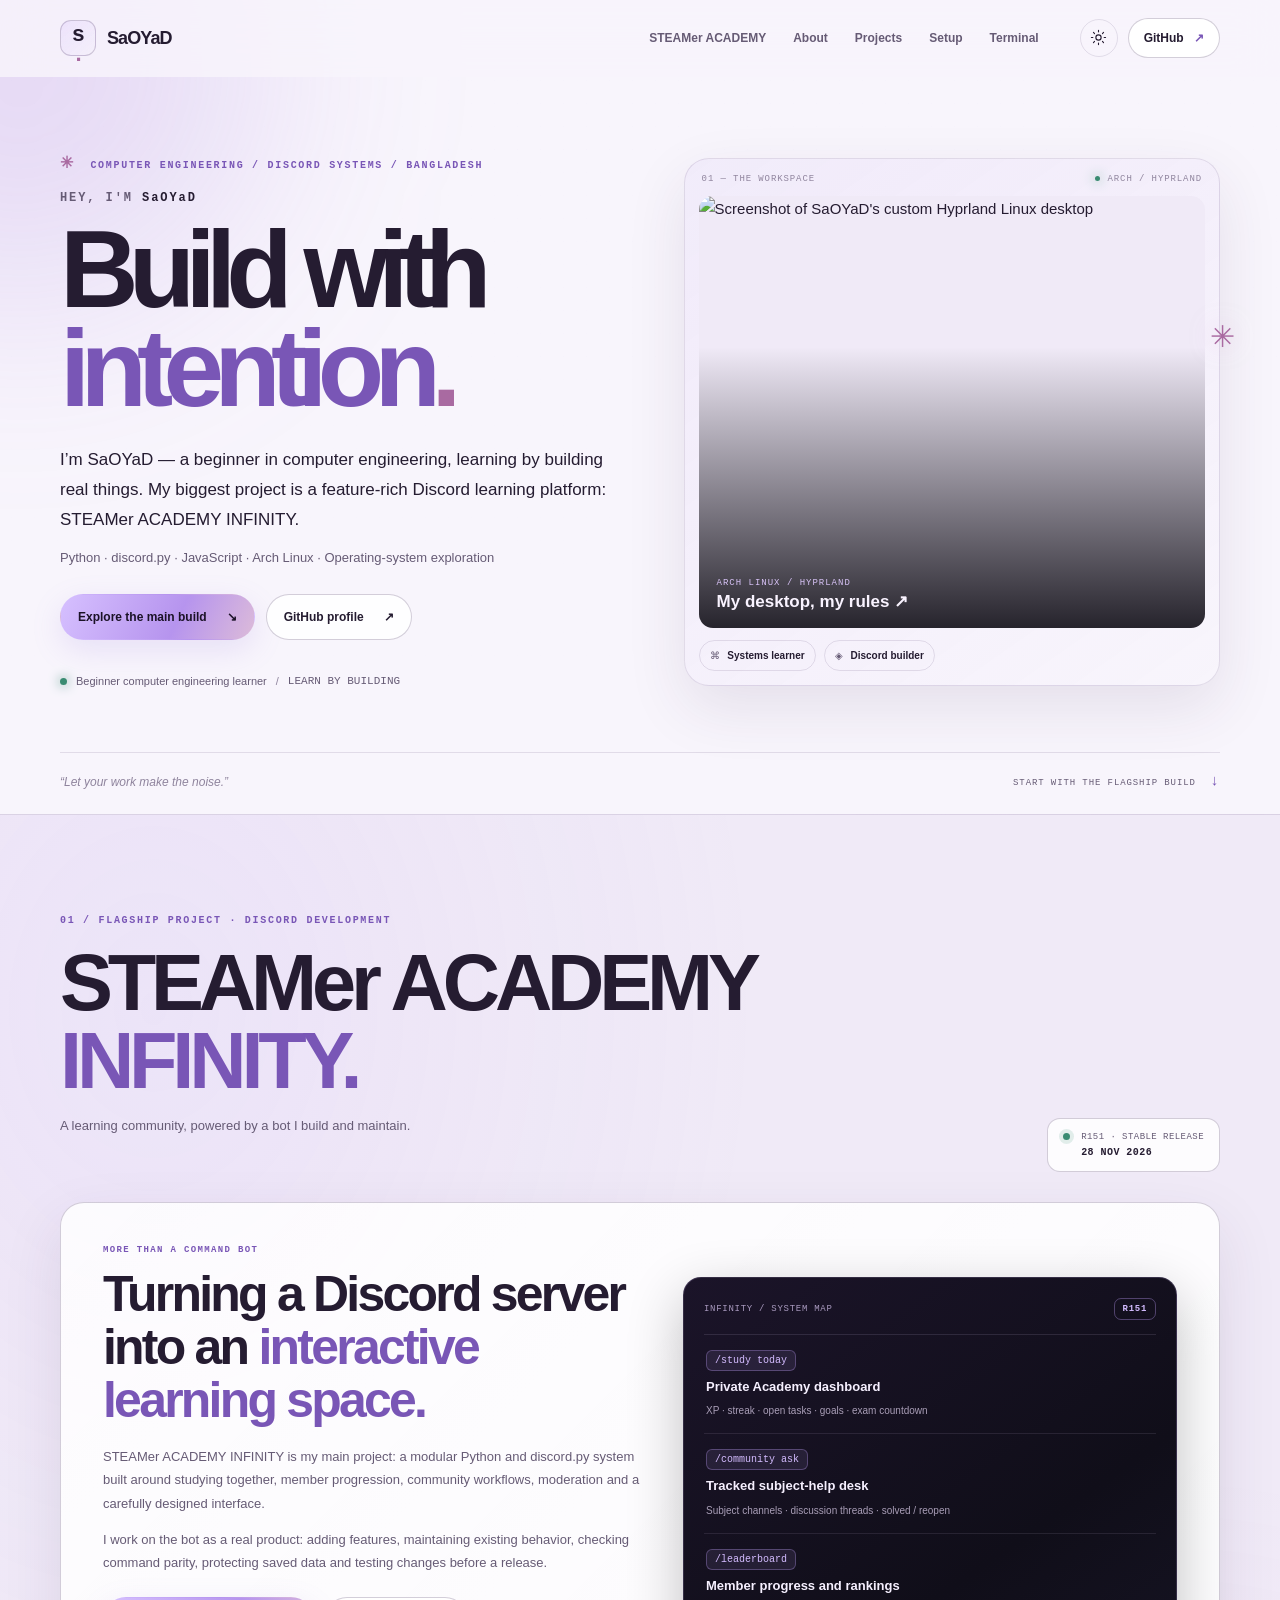
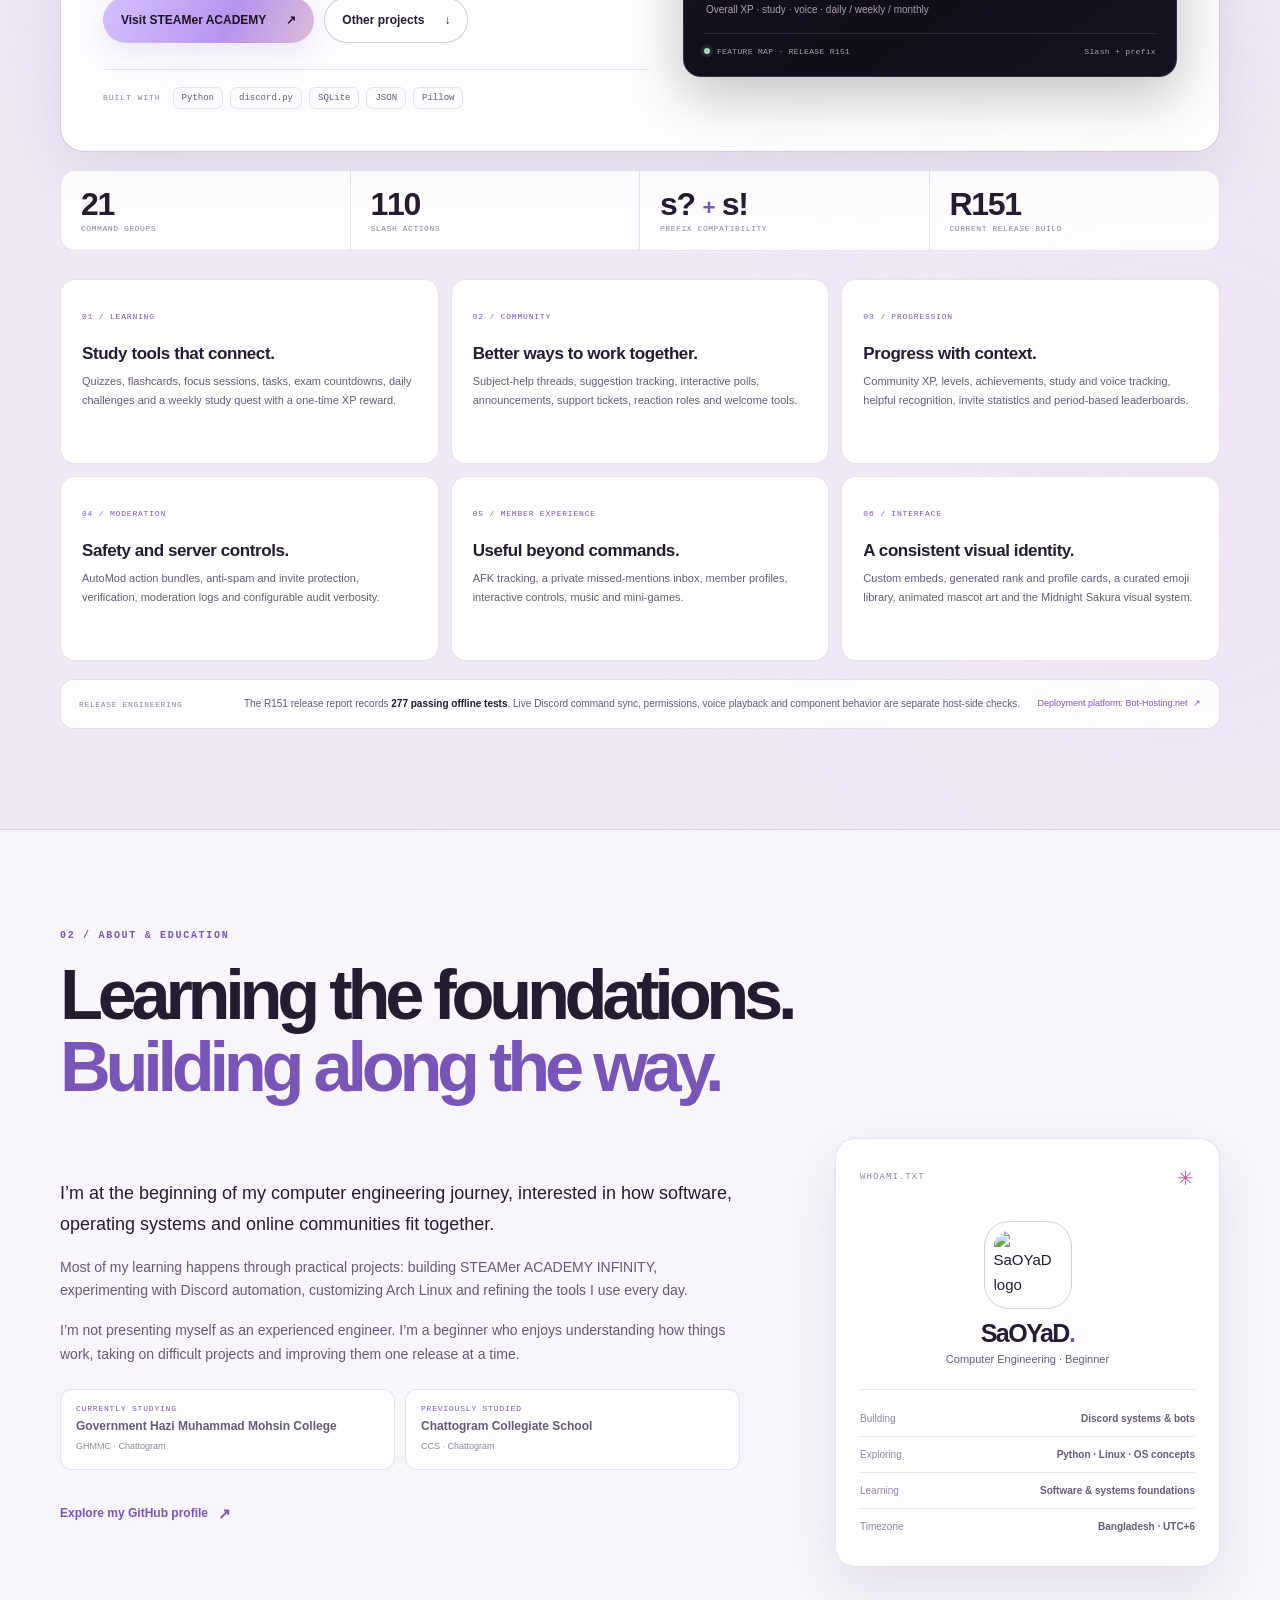
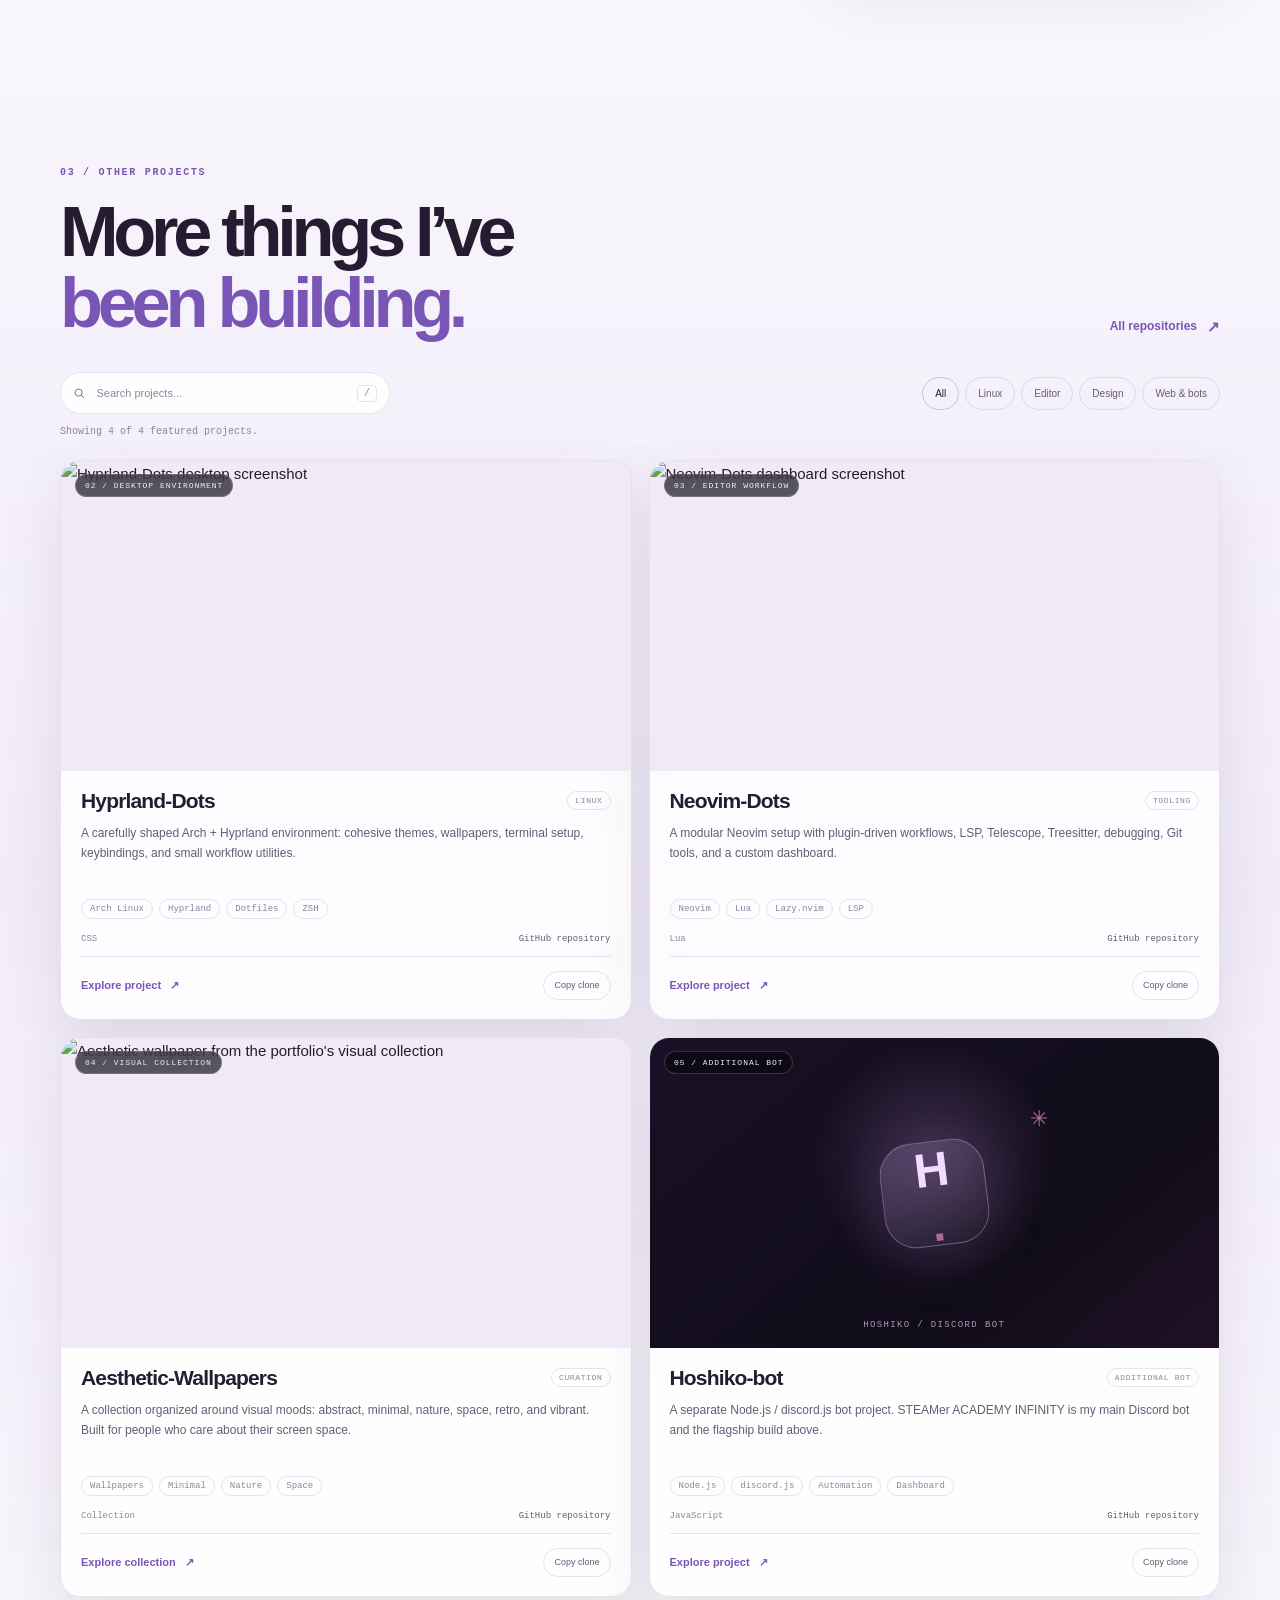
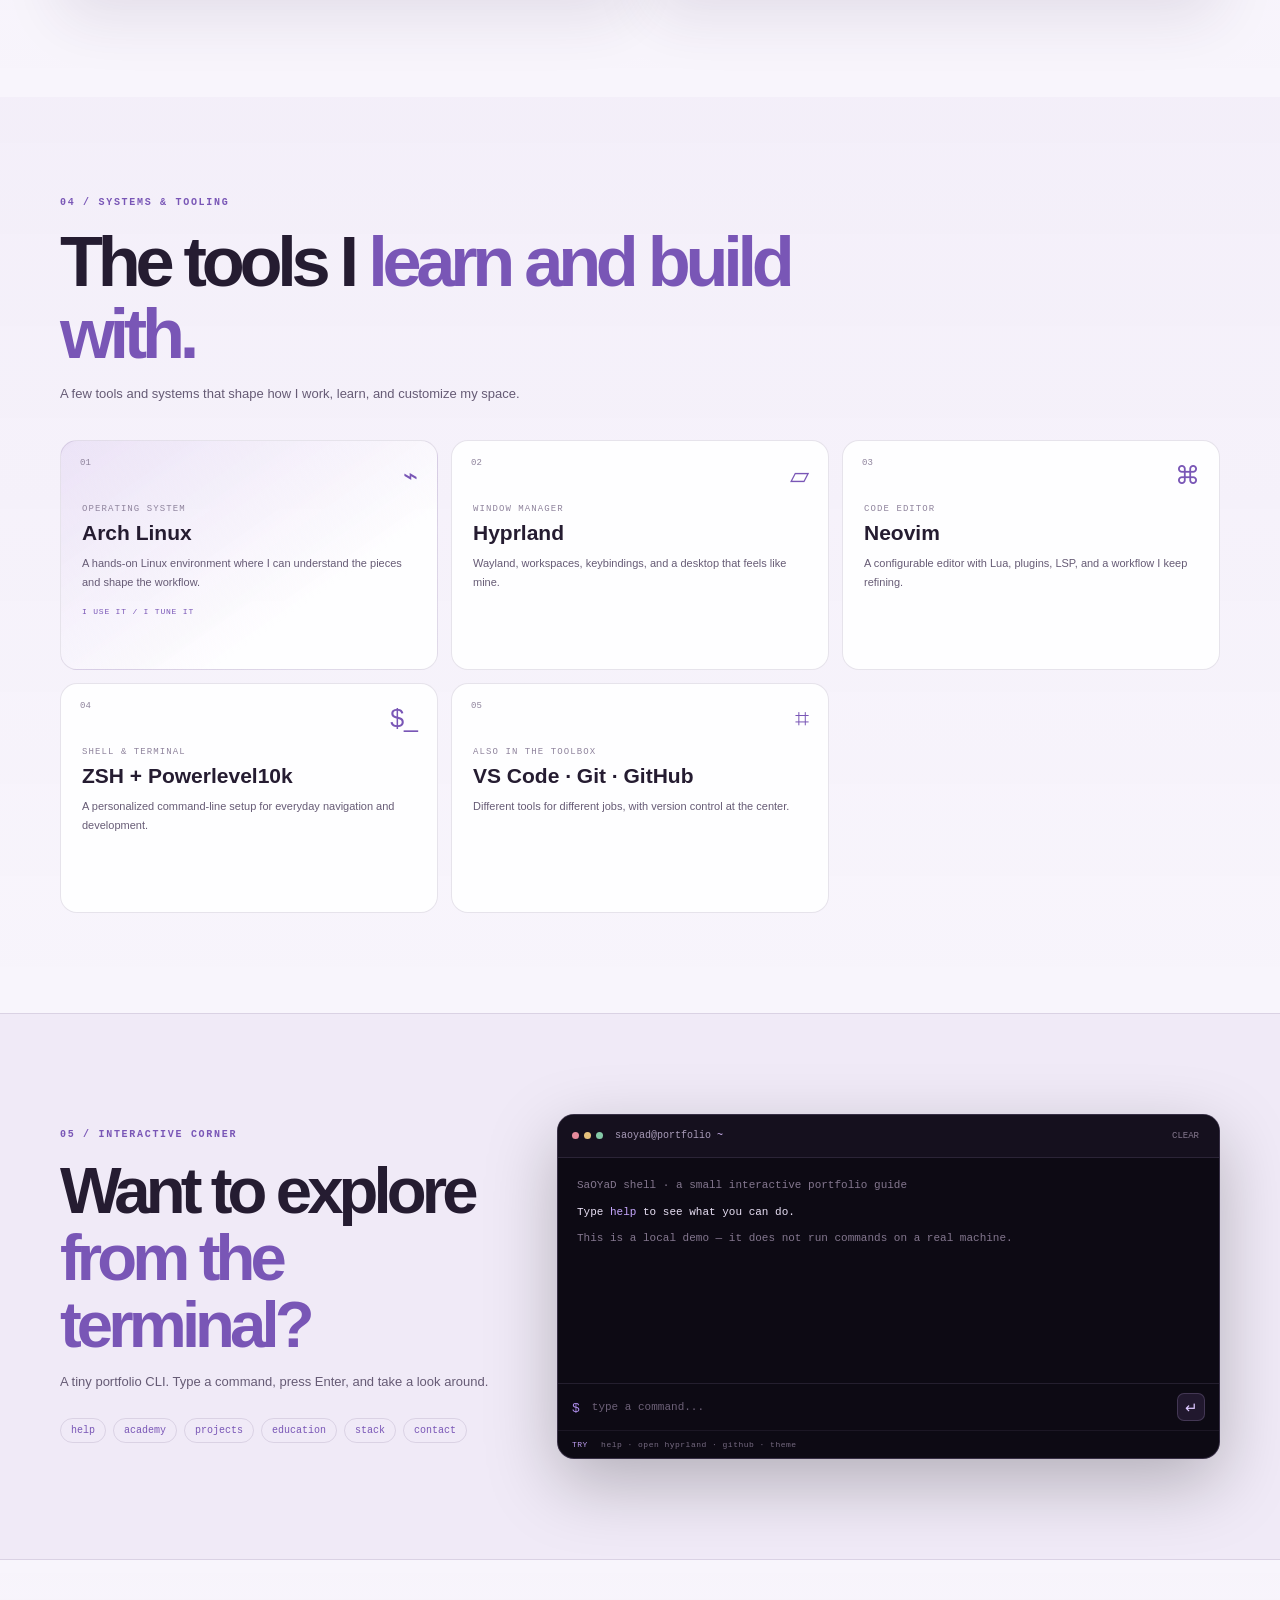
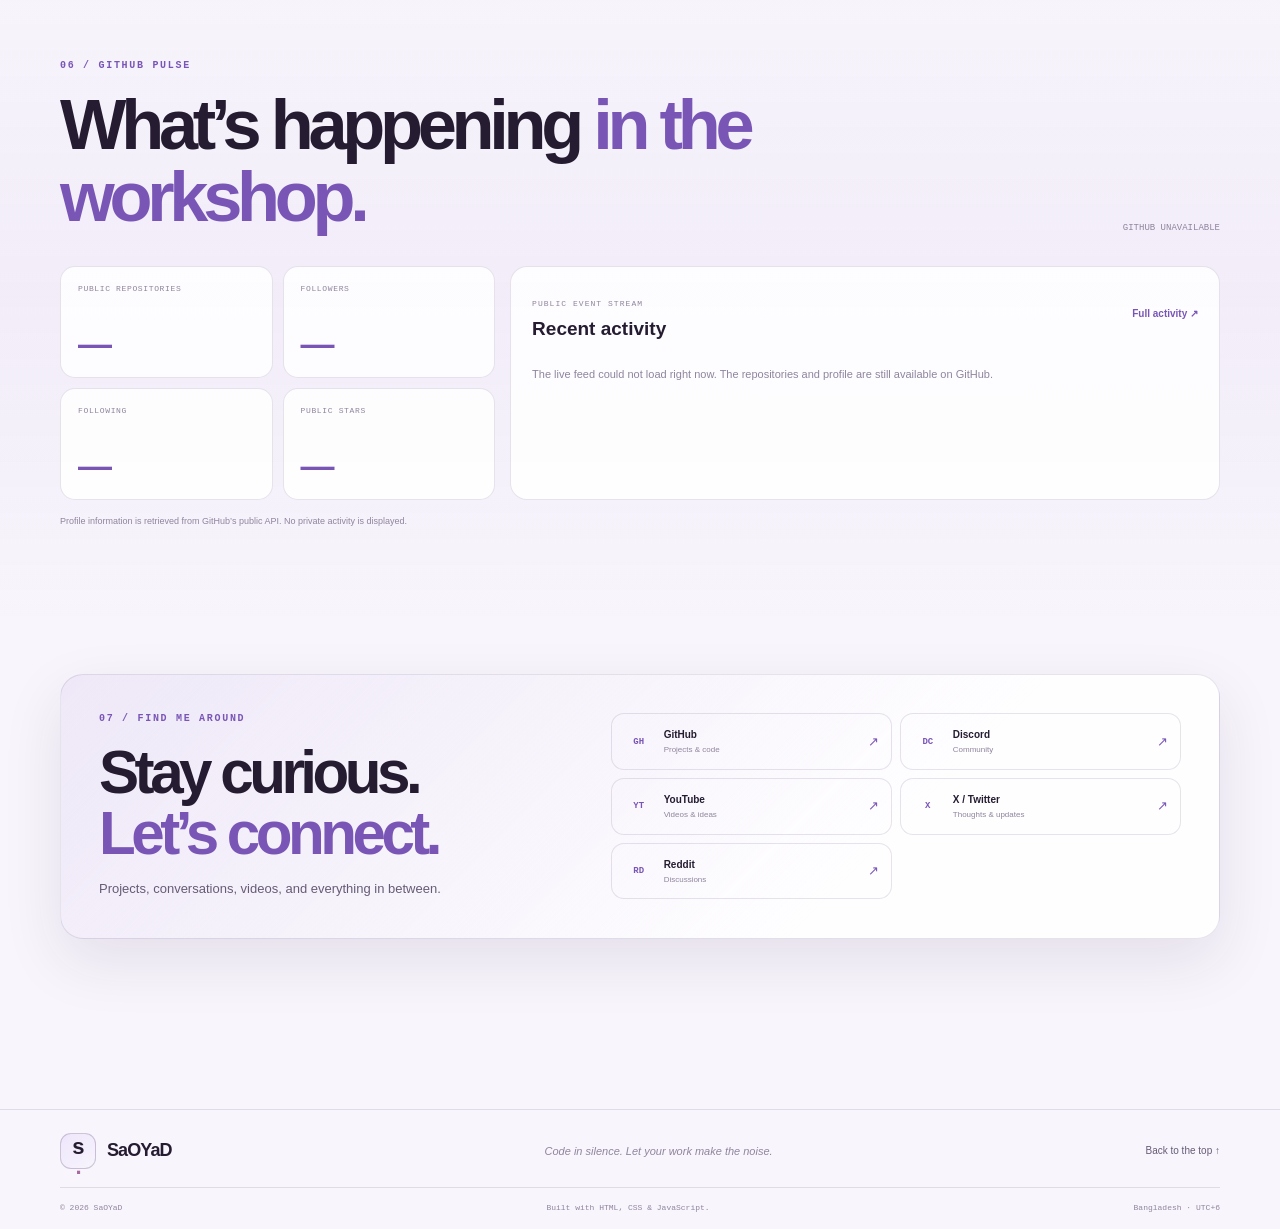
==== index.html @ 793d34f3 "Align social metadata and project ordering" ====
<!doctype html>
<html lang="en" data-theme="dark">
<head>
  <meta charset="utf-8">
  <meta name="viewport" content="width=device-width, initial-scale=1">
  <meta name="color-scheme" content="dark light">
  <meta name="theme-color" content="#0a0811">
  <title>SaOYaD — Computer Engineering, Discord Systems & Linux</title>
  <meta name="description" content="SaOYaD's portfolio: beginner computer engineering, STEAMer ACADEMY INFINITY, Discord development, Linux and systems projects.">
  <meta name="author" content="SaOYaD">
  <meta name="robots" content="index, follow, max-image-preview:large">
  <link rel="canonical" href="https://saoyad-szn.github.io/">
  <meta property="og:type" content="website">
  <meta property="og:url" content="https://saoyad-szn.github.io/">
  <meta property="og:title" content="SaOYaD — Computer Engineering, Discord Systems & Linux">
  <meta property="og:description" content="A beginner computer engineering learner building Discord systems, Linux workflows and useful software.">
  <meta property="og:image" content="https://saoyad-szn.github.io/logo.avif">
  <meta property="og:site_name" content="SaOYaD">
  <meta name="twitter:card" content="summary">
  <meta name="twitter:title" content="SaOYaD — Computer Engineering, Discord Systems & Linux">
  <meta name="twitter:description" content="Computer engineering, Discord development, Linux and projects built by learning.">
  <meta name="twitter:image" content="https://saoyad-szn.github.io/logo.avif">
  <meta http-equiv="Content-Security-Policy" content="default-src 'self'; base-uri 'self'; form-action 'self'; object-src 'none'; script-src 'self'; style-src 'self' 'unsafe-inline' https://fonts.googleapis.com; font-src 'self' https://fonts.gstatic.com; img-src 'self' data: https://raw.githubusercontent.com https://avatars.githubusercontent.com; connect-src 'self' https://api.github.com; manifest-src 'self'; upgrade-insecure-requests;">
  <link rel="manifest" href="./manifest.json">
  <link rel="icon" type="image/avif" href="./logo.avif">
  <link rel="apple-touch-icon" href="./logo.avif">
  <link rel="preconnect" href="https://fonts.googleapis.com">
  <link rel="preconnect" href="https://fonts.gstatic.com" crossorigin>
  <link href="https://fonts.googleapis.com/css2?family=DM+Sans:wght@400;500;600;700&family=Space+Grotesk:wght@400;500;600;700&family=JetBrains+Mono:wght@400;500;600&display=swap" rel="stylesheet">
  <link rel="stylesheet" href="./styles.css">
  <script src="./script.js" defer></script>
</head>
<body>
  <a class="skip-link" href="#main">Skip to content</a>
  <div class="scroll-progress" id="scroll-progress" aria-hidden="true"></div>

  <header class="header" id="top">
    <nav class="nav shell" aria-label="Main navigation">
      <a class="brand" href="#top" aria-label="SaOYaD home">
        <span class="brand-symbol">s<span>·</span></span><span>SaOYaD</span>
      </a>
      <button class="menu-toggle" id="menu-toggle" type="button" aria-label="Open menu" aria-expanded="false" aria-controls="nav-panel">
        <span></span><span></span>
      </button>
      <div class="nav-panel" id="nav-panel">
        <div class="nav-links">
          <a href="#steamer">STEAMer ACADEMY</a><a href="#about">About</a><a href="#work">Projects</a><a href="#setup">Setup</a><a href="#terminal">Terminal</a>
        </div>
        <div class="nav-actions">
          <button class="theme-toggle" id="theme-toggle" type="button" aria-label="Switch theme" title="Switch theme">
            <svg viewBox="0 0 24 24" aria-hidden="true"><circle cx="12" cy="12" r="3.7"></circle><path d="M12 2v2M12 20v2M4.9 4.9l1.5 1.5m11.2 11.2 1.5 1.5M2 12h2m16 0h2M4.9 19.1l1.5-1.5M17.6 6.4l1.5-1.5"></path></svg>
          </button>
          <a class="nav-cta" href="https://github.com/SaOYaD-SZN" target="_blank" rel="noopener noreferrer">GitHub <span>↗</span></a>
        </div>
      </div>
    </nav>
  </header>

  <main id="main">
    <section class="hero shell" aria-labelledby="hero-title">
      <div class="hero-copy">
        <p class="eyebrow"><span class="eyebrow-mark">✳</span> COMPUTER ENGINEERING / DISCORD SYSTEMS / BANGLADESH</p>
        <p class="intro-line">HEY, I'M <strong>SaOYaD</strong></p>
        <h1 id="hero-title">Build with<br><span>intention<span class="accent-dot">.</span></span></h1>
        <p class="hero-lead">I’m SaOYaD — a beginner in computer engineering, learning by building real things. My biggest project is a feature-rich Discord learning platform: STEAMer ACADEMY INFINITY.</p>
        <p class="hero-subline">Python · discord.py · JavaScript · Arch Linux · Operating-system exploration</p>
        <div class="hero-actions">
          <a class="button primary" href="#steamer">Explore the main build <span>↘</span></a>
          <a class="button secondary" href="https://github.com/SaOYaD-SZN" target="_blank" rel="noopener noreferrer">GitHub profile <span>↗</span></a>
        </div>
        <div class="hero-signature"><span class="availability-dot"></span> Beginner computer engineering learner <span class="signature-divider">/</span> <span class="mono">LEARN BY BUILDING</span></div>
      </div>

      <div class="hero-visual">
        <div class="visual-topline"><span>01 — THE WORKSPACE</span><span class="live-indicator"><i></i> ARCH / HYPRLAND</span></div>
        <a class="desktop-shot" href="https://github.com/SaOYaD-SZN/Hyprland-Dots" target="_blank" rel="noopener noreferrer" aria-label="Open Hyprland-Dots repository">
          <img src="https://raw.githubusercontent.com/SaOYaD-SZN/Hyprland-Dots/main/review/0.png" alt="Screenshot of SaOYaD's custom Hyprland Linux desktop" fetchpriority="high">
          <span class="shot-overlay"></span>
          <span class="shot-caption"><span>ARCH LINUX / HYPRLAND</span><b>My desktop, my rules ↗</b></span>
        </a>
        <div class="visual-foot">
          <span class="visual-chip">⌘ <b>Systems learner</b></span>
          <span class="visual-chip">◈ <b>Discord builder</b></span>
        </div>
        <span class="visual-asterisk" aria-hidden="true">✳</span>
      </div>

      <div class="hero-bottom">
        <span>“Let your work make the noise.”</span>
        <a href="#steamer">START WITH THE FLAGSHIP BUILD <span>↓</span></a>
      </div>
    </section>


    <section class="section academy-section" id="steamer" aria-labelledby="academy-title">
      <div class="shell">
        <div class="academy-heading">
          <div class="section-intro">
            <p class="eyebrow">01 / FLAGSHIP PROJECT · DISCORD DEVELOPMENT</p>
            <h2 id="academy-title">STEAMer ACADEMY <span>INFINITY.</span></h2>
            <p class="section-description">A learning community, powered by a bot I build and maintain.</p>
          </div>
          <div class="release-stamp"><span class="release-pulse"></span><span>R151 · STABLE RELEASE</span><b>28 NOV 2026</b></div>
        </div>

        <div class="academy-featured">
          <div class="academy-copy">
            <p class="academy-kicker">MORE THAN A COMMAND BOT</p>
            <h3>Turning a Discord server into an <em>interactive learning space.</em></h3>
            <p>STEAMer ACADEMY INFINITY is my main project: a modular Python and discord.py system built around studying together, member progression, community workflows, moderation and a carefully designed interface.</p>
            <p>I work on the bot as a real product: adding features, maintaining existing behavior, checking command parity, protecting saved data and testing changes before a release.</p>
            <div class="academy-actions">
              <a class="button primary" href="https://discord.gg/2aRd2B52qZ" target="_blank" rel="noopener noreferrer">Visit STEAMer ACADEMY <span>↗</span></a>
              <a class="button secondary" href="#work">Other projects <span>↓</span></a>
            </div>
            <div class="academy-stack">
              <span>BUILT WITH</span>
              <b>Python</b><b>discord.py</b><b>SQLite</b><b>JSON</b><b>Pillow</b>
            </div>
          </div>

          <div class="academy-system-map" aria-label="STEAMer ACADEMY INFINITY release feature map">
            <div class="system-map-head"><span>INFINITY / SYSTEM MAP</span><b>R151</b></div>
            <div class="system-map-command">
              <span class="system-command-name">/study today</span>
              <strong>Private Academy dashboard</strong>
              <small>XP · streak · open tasks · goals · exam countdown</small>
            </div>
            <div class="system-map-command">
              <span class="system-command-name">/community ask</span>
              <strong>Tracked subject-help desk</strong>
              <small>Subject channels · discussion threads · solved / reopen</small>
            </div>
            <div class="system-map-command">
              <span class="system-command-name">/leaderboard</span>
              <strong>Member progress and rankings</strong>
              <small>Overall XP · study · voice · daily / weekly / monthly</small>
            </div>
            <div class="system-map-foot"><span><i></i> FEATURE MAP · RELEASE R151</span><span>Slash + prefix</span></div>
          </div>
        </div>

        <div class="academy-metrics" aria-label="Release facts">
          <div><strong>21</strong><span>Command groups</span></div>
          <div><strong>110</strong><span>Slash actions</span></div>
          <div><strong>s? <small>+</small> s!</strong><span>Prefix compatibility</span></div>
          <div><strong>R151</strong><span>Current release build</span></div>
        </div>

        <div class="academy-feature-grid">
          <article class="academy-feature-card">
            <span class="academy-index">01 / LEARNING</span>
            <h4>Study tools that connect.</h4>
            <p>Quizzes, flashcards, focus sessions, tasks, exam countdowns, daily challenges and a weekly study quest with a one-time XP reward.</p>
          </article>
          <article class="academy-feature-card">
            <span class="academy-index">02 / COMMUNITY</span>
            <h4>Better ways to work together.</h4>
            <p>Subject-help threads, suggestion tracking, interactive polls, announcements, support tickets, reaction roles and welcome tools.</p>
          </article>
          <article class="academy-feature-card">
            <span class="academy-index">03 / PROGRESSION</span>
            <h4>Progress with context.</h4>
            <p>Community XP, levels, achievements, study and voice tracking, helpful recognition, invite statistics and period-based leaderboards.</p>
          </article>
          <article class="academy-feature-card">
            <span class="academy-index">04 / MODERATION</span>
            <h4>Safety and server controls.</h4>
            <p>AutoMod action bundles, anti-spam and invite protection, verification, moderation logs and configurable audit verbosity.</p>
          </article>
          <article class="academy-feature-card">
            <span class="academy-index">05 / MEMBER EXPERIENCE</span>
            <h4>Useful beyond commands.</h4>
            <p>AFK tracking, a private missed-mentions inbox, member profiles, interactive controls, music and mini-games.</p>
          </article>
          <article class="academy-feature-card">
            <span class="academy-index">06 / INTERFACE</span>
            <h4>A consistent visual identity.</h4>
            <p>Custom embeds, generated rank and profile cards, a curated emoji library, animated mascot art and the Midnight Sakura visual system.</p>
          </article>
        </div>

        <div class="academy-release-note">
          <span class="mono">RELEASE ENGINEERING</span>
          <p>The R151 release report records <b>277 passing offline tests</b>. Live Discord command sync, permissions, voice playback and component behavior are separate host-side checks.</p>
          <a href="https://bot-hosting.net/" target="_blank" rel="noopener noreferrer">Deployment platform: Bot-Hosting.net <span>↗</span></a>
        </div>
      </div>
    </section>

    <section class="section shell" id="about">
      <div class="section-intro">
        <p class="eyebrow">02 / ABOUT &amp; EDUCATION</p>
        <h2>Learning the foundations.<br><span>Building along the way.</span></h2>
      </div>
      <div class="about-layout">
        <div class="about-main">
          <p class="about-lead">I’m at the beginning of my computer engineering journey, interested in how software, operating systems and online communities fit together.</p>
          <p>Most of my learning happens through practical projects: building STEAMer ACADEMY INFINITY, experimenting with Discord automation, customizing Arch Linux and refining the tools I use every day.</p>
          <p>I’m not presenting myself as an experienced engineer. I’m a beginner who enjoys understanding how things work, taking on difficult projects and improving them one release at a time.</p>
          <div class="education-strip">
            <article><span class="education-label">CURRENTLY STUDYING</span><strong>Government Hazi Muhammad Mohsin College</strong><small>GHMMC · Chattogram</small></article>
            <article><span class="education-label">PREVIOUSLY STUDIED</span><strong>Chattogram Collegiate School</strong><small>CCS · Chattogram</small></article>
          </div>
          <a class="inline-link" href="https://github.com/SaOYaD-SZN" target="_blank" rel="noopener noreferrer">Explore my GitHub profile <span>↗</span></a>
        </div>
        <aside class="identity-card">
          <div class="identity-top"><span class="mono">WHOAMI.TXT</span><span class="identity-star">✳</span></div>
          <div class="identity-avatar"><img src="./logo.avif" alt="SaOYaD logo" width="86" height="86"></div>
          <h3>SaOYaD<span>.</span></h3>
          <p>Computer Engineering · Beginner</p>
          <div class="identity-rule"></div>
          <div class="identity-data"><span>Building</span><b>Discord systems &amp; bots</b></div>
          <div class="identity-data"><span>Exploring</span><b>Python · Linux · OS concepts</b></div>
          <div class="identity-data"><span>Learning</span><b>Software &amp; systems foundations</b></div>
          <div class="identity-data"><span>Timezone</span><b>Bangladesh · UTC+6</b></div>
        </aside>
      </div>
    </section>

    <section class="section work-section" id="work">
      <div class="shell">
        <div class="section-heading-row">
          <div class="section-intro">
            <p class="eyebrow">03 / OTHER PROJECTS</p>
            <h2>More things I’ve<br><span>been building.</span></h2>
          </div>
          <a class="inline-link" href="https://github.com/SaOYaD-SZN?tab=repositories" target="_blank" rel="noopener noreferrer">All repositories <span>↗</span></a>
        </div>

        <div class="work-controls">
          <label class="work-search">
            <svg viewBox="0 0 24 24" aria-hidden="true"><circle cx="10.8" cy="10.8" r="6.8"></circle><path d="m16 16 5 5"></path></svg>
            <input id="project-search" type="search" placeholder="Search projects..." aria-label="Search projects">
            <kbd>/</kbd>
          </label>
          <div class="filter-list" id="project-filters" aria-label="Filter by project type">
            <button class="filter active" data-filter="all" aria-pressed="true" type="button">All</button>
            <button class="filter" data-filter="linux" aria-pressed="false" type="button">Linux</button>
            <button class="filter" data-filter="editor" aria-pressed="false" type="button">Editor</button>
            <button class="filter" data-filter="design" aria-pressed="false" type="button">Design</button>
            <button class="filter" data-filter="web" aria-pressed="false" type="button">Web &amp; bots</button>
          </div>
        </div>

        <p class="work-status" id="project-status" role="status">A few repositories worth opening.</p>

        <div class="project-grid" id="project-grid">
          <article class="project-card" data-categories="linux" data-name="Hyprland-Dots" data-search="hyprland arch linux wayland dotfiles desktop setup zsh powerlevel10k wallpapers">
            <a class="project-image" href="https://github.com/SaOYaD-SZN/Hyprland-Dots" target="_blank" rel="noopener noreferrer">
              <img src="https://raw.githubusercontent.com/SaOYaD-SZN/Hyprland-Dots/main/review/0.png" alt="Hyprland-Dots desktop screenshot" loading="lazy">
              <span class="image-label">02 / DESKTOP ENVIRONMENT</span>
            </a>
            <div class="project-body">
              <div class="project-title-row"><h3>Hyprland-Dots</h3><span class="project-kind">LINUX</span></div>
              <p>A carefully shaped Arch + Hyprland environment: cohesive themes, wallpapers, terminal setup, keybindings, and small workflow utilities.</p>
              <div class="project-tags"><span>Arch Linux</span><span>Hyprland</span><span>Dotfiles</span><span>ZSH</span></div>
              <div class="project-meta"><span class="repo-language" data-repo-language="Hyprland-Dots">CSS</span><span class="repo-stars" data-repo-stars="Hyprland-Dots">GitHub repository</span></div>
              <div class="project-actions"><a class="project-link" href="https://github.com/SaOYaD-SZN/Hyprland-Dots" target="_blank" rel="noopener noreferrer">Explore project <span>↗</span></a><button class="copy-command" type="button" data-clone="https://github.com/SaOYaD-SZN/Hyprland-Dots.git" aria-label="Copy git clone command for Hyprland-Dots">Copy clone</button></div>
            </div>
          </article>

          <article class="project-card" data-categories="editor" data-name="Neovim-Dots" data-search="neovim lua editor configuration plugins lazy telescope lsp treesitter">
            <a class="project-image project-image-editor" href="https://github.com/SaOYaD-SZN/Neovim-Dots" target="_blank" rel="noopener noreferrer">
              <img src="https://raw.githubusercontent.com/SaOYaD-SZN/Neovim-Dots/main/images/Dashboard.png" alt="Neovim-Dots dashboard screenshot" loading="lazy">
              <span class="image-label">03 / EDITOR WORKFLOW</span>
            </a>
            <div class="project-body">
              <div class="project-title-row"><h3>Neovim-Dots</h3><span class="project-kind">TOOLING</span></div>
              <p>A modular Neovim setup with plugin-driven workflows, LSP, Telescope, Treesitter, debugging, Git tools, and a custom dashboard.</p>
              <div class="project-tags"><span>Neovim</span><span>Lua</span><span>Lazy.nvim</span><span>LSP</span></div>
              <div class="project-meta"><span class="repo-language" data-repo-language="Neovim-Dots">Lua</span><span class="repo-stars" data-repo-stars="Neovim-Dots">GitHub repository</span></div>
              <div class="project-actions"><a class="project-link" href="https://github.com/SaOYaD-SZN/Neovim-Dots" target="_blank" rel="noopener noreferrer">Explore project <span>↗</span></a><button class="copy-command" type="button" data-clone="https://github.com/SaOYaD-SZN/Neovim-Dots.git" aria-label="Copy git clone command for Neovim-Dots">Copy clone</button></div>
            </div>
          </article>

          <article class="project-card" data-categories="design" data-name="Aesthetic-Wallpapers" data-search="wallpapers aesthetic minimal abstract nature space retro vibrant image collection">
            <a class="project-image project-image-wallpaper" href="https://github.com/SaOYaD-SZN/Aesthetic-Wallpapers" target="_blank" rel="noopener noreferrer">
              <img src="./wallpaper.jpg" alt="Aesthetic wallpaper from the portfolio's visual collection" loading="lazy">
              <span class="image-label">04 / VISUAL COLLECTION</span>
            </a>
            <div class="project-body">
              <div class="project-title-row"><h3>Aesthetic-Wallpapers</h3><span class="project-kind">CURATION</span></div>
              <p>A collection organized around visual moods: abstract, minimal, nature, space, retro, and vibrant. Built for people who care about their screen space.</p>
              <div class="project-tags"><span>Wallpapers</span><span>Minimal</span><span>Nature</span><span>Space</span></div>
              <div class="project-meta"><span class="repo-language" data-repo-language="Aesthetic-Wallpapers">Collection</span><span class="repo-stars" data-repo-stars="Aesthetic-Wallpapers">GitHub repository</span></div>
              <div class="project-actions"><a class="project-link" href="https://github.com/SaOYaD-SZN/Aesthetic-Wallpapers" target="_blank" rel="noopener noreferrer">Explore collection <span>↗</span></a><button class="copy-command" type="button" data-clone="https://github.com/SaOYaD-SZN/Aesthetic-Wallpapers.git" aria-label="Copy git clone command for Aesthetic-Wallpapers">Copy clone</button></div>
            </div>
          </article>

          <article class="project-card" data-categories="web" data-name="Hoshiko-bot" data-search="discord bot moderation utility music economy leveling dashboard node javascript discordjs">
            <div class="project-image project-image-bot">
              <div class="bot-art"><span class="bot-orbit">✳</span><span class="bot-face">H<span>.</span></span><span class="bot-caption">HOSHIKO / DISCORD BOT</span></div>
              <span class="image-label">05 / ADDITIONAL BOT</span>
            </div>
            <div class="project-body">
              <div class="project-title-row"><h3>Hoshiko-bot</h3><span class="project-kind">ADDITIONAL BOT</span></div>
              <p>A separate Node.js / discord.js bot project. STEAMer ACADEMY INFINITY is my main Discord bot and the flagship build above.</p>
              <div class="project-tags"><span>Node.js</span><span>discord.js</span><span>Automation</span><span>Dashboard</span></div>
              <div class="project-meta"><span class="repo-language" data-repo-language="Hoshiko-bot">JavaScript</span><span class="repo-stars" data-repo-stars="Hoshiko-bot">GitHub repository</span></div>
              <div class="project-actions"><a class="project-link" href="https://github.com/SaOYaD-SZN/Hoshiko-bot" target="_blank" rel="noopener noreferrer">Explore project <span>↗</span></a><button class="copy-command" type="button" data-clone="https://github.com/SaOYaD-SZN/Hoshiko-bot.git" aria-label="Copy git clone command for Hoshiko-bot">Copy clone</button></div>
            </div>
          </article>
        </div>
        <p class="no-results" id="no-results" hidden>No project matches that search. Try a different term.</p>
      </div>
    </section>

    <section class="section setup-section" id="setup">
      <div class="shell">
        <div class="section-intro">
          <p class="eyebrow">04 / SYSTEMS &amp; TOOLING</p>
          <h2>The tools I <span>learn and build with.</span></h2>
          <p class="section-description">A few tools and systems that shape how I work, learn, and customize my space.</p>
        </div>
        <div class="setup-grid">
          <article class="setup-card setup-feature">
            <span class="setup-number">01</span><span class="setup-symbol">⌁</span>
            <p class="setup-label">OPERATING SYSTEM</p><h3>Arch Linux</h3>
            <p>A hands-on Linux environment where I can understand the pieces and shape the workflow.</p>
            <span class="setup-foot">I USE IT / I TUNE IT</span>
          </article>
          <article class="setup-card">
            <span class="setup-number">02</span><span class="setup-symbol">▱</span>
            <p class="setup-label">WINDOW MANAGER</p><h3>Hyprland</h3>
            <p>Wayland, workspaces, keybindings, and a desktop that feels like mine.</p>
          </article>
          <article class="setup-card">
            <span class="setup-number">03</span><span class="setup-symbol">⌘</span>
            <p class="setup-label">CODE EDITOR</p><h3>Neovim</h3>
            <p>A configurable editor with Lua, plugins, LSP, and a workflow I keep refining.</p>
          </article>
          <article class="setup-card">
            <span class="setup-number">04</span><span class="setup-symbol">$_</span>
            <p class="setup-label">SHELL &amp; TERMINAL</p><h3>ZSH + Powerlevel10k</h3>
            <p>A personalized command-line setup for everyday navigation and development.</p>
          </article>
          <article class="setup-card">
            <span class="setup-number">05</span><span class="setup-symbol">⌗</span>
            <p class="setup-label">ALSO IN THE TOOLBOX</p><h3>VS Code · Git · GitHub</h3>
            <p>Different tools for different jobs, with version control at the center.</p>
          </article>
        </div>
      </div>
    </section>

    <section class="section terminal-section" id="terminal">
      <div class="shell terminal-layout">
        <div class="terminal-intro">
          <p class="eyebrow">05 / INTERACTIVE CORNER</p>
          <h2>Want to explore<br><span>from the terminal?</span></h2>
          <p class="section-description">A tiny portfolio CLI. Type a command, press Enter, and take a look around.</p>
          <div class="command-suggestions">
            <button type="button" data-command="help">help</button>
            <button type="button" data-command="open academy">academy</button>
            <button type="button" data-command="projects">projects</button>
            <button type="button" data-command="education">education</button>
            <button type="button" data-command="stack">stack</button>
            <button type="button" data-command="contact">contact</button>
          </div>
        </div>

        <div class="terminal-window" role="region" aria-label="Interactive portfolio terminal">
          <div class="terminal-bar">
            <span class="terminal-dots"><i></i><i></i><i></i></span>
            <span>saoyad@portfolio <b>~</b></span>
            <button id="terminal-clear" type="button" aria-label="Clear terminal">CLEAR</button>
          </div>
          <div class="terminal-output" id="terminal-output" aria-live="polite">
            <p class="terminal-muted">SaOYaD shell · a small interactive portfolio guide</p>
            <p>Type <span class="terminal-accent">help</span> to see what you can do.</p>
            <p class="terminal-muted">This is a local demo — it does not run commands on a real machine.</p>
          </div>
          <form class="terminal-form" id="terminal-form" autocomplete="off">
            <label for="terminal-input"><span class="terminal-sign">$</span></label>
            <input id="terminal-input" name="command" type="text" spellcheck="false" placeholder="type a command..." aria-label="Enter a portfolio command">
            <button type="submit" aria-label="Run command">↵</button>
          </form>
          <div class="terminal-hint"><span>TRY</span> help · open hyprland · github · theme</div>
        </div>
      </div>
    </section>

    <section class="section activity-section" id="activity">
      <div class="shell">
        <div class="section-heading-row">
          <div class="section-intro">
            <p class="eyebrow">06 / GITHUB PULSE</p>
            <h2>What’s happening <span>in the workshop.</span></h2>
          </div>
          <span class="api-status" id="api-status"><i></i> Connecting to GitHub</span>
        </div>
        <div class="github-layout">
          <div class="github-stats">
            <article class="stat-card"><span>PUBLIC REPOSITORIES</span><strong id="stat-repos">—</strong></article>
            <article class="stat-card"><span>FOLLOWERS</span><strong id="stat-followers">—</strong></article>
            <article class="stat-card"><span>FOLLOWING</span><strong id="stat-following">—</strong></article>
            <article class="stat-card"><span>PUBLIC STARS</span><strong id="stat-stars">—</strong></article>
          </div>
          <div class="activity-card">
            <div class="activity-card-heading"><div><span class="mono">PUBLIC EVENT STREAM</span><h3>Recent activity</h3></div><a href="https://github.com/SaOYaD-SZN?tab=activity" target="_blank" rel="noopener noreferrer">Full activity ↗</a></div>
            <div class="activity-list" id="activity-list"><p class="activity-placeholder">Checking for recent public activity…</p></div>
          </div>
        </div>
        <p class="data-disclaimer" id="data-disclaimer">Profile information is retrieved from GitHub’s public API. No private activity is displayed.</p>
      </div>
    </section>

    <section class="section connect-section" id="connect">
      <div class="shell connect-panel">
        <div>
          <p class="eyebrow">07 / FIND ME AROUND</p>
          <h2>Stay curious.<br><span>Let’s connect.</span></h2>
          <p class="section-description">Projects, conversations, videos, and everything in between.</p>
        </div>
        <div class="social-grid">
          <a href="https://github.com/SaOYaD-SZN" target="_blank" rel="noopener noreferrer"><span class="social-icon">GH</span><span><b>GitHub</b><small>Projects &amp; code</small></span><i>↗</i></a>
          <a href="https://discord.gg/2aRd2B52qZ" target="_blank" rel="noopener noreferrer"><span class="social-icon">DC</span><span><b>Discord</b><small>Community</small></span><i>↗</i></a>
          <a href="https://www.youtube.com/@Silver_Lining_Skies" target="_blank" rel="noopener noreferrer"><span class="social-icon">YT</span><span><b>YouTube</b><small>Videos &amp; ideas</small></span><i>↗</i></a>
          <a href="https://x.com/SaOYaD123" target="_blank" rel="noopener noreferrer"><span class="social-icon">X</span><span><b>X / Twitter</b><small>Thoughts &amp; updates</small></span><i>↗</i></a>
          <a href="https://www.reddit.com/user/SaOYaD/" target="_blank" rel="noopener noreferrer"><span class="social-icon">RD</span><span><b>Reddit</b><small>Discussions</small></span><i>↗</i></a>
        </div>
      </div>
    </section>
  </main>

  <footer class="footer">
    <div class="shell footer-main">
      <a class="brand" href="#top"><span class="brand-symbol">s<span>·</span></span><span>SaOYaD</span></a>
      <p>Code in silence. Let your work make the noise.</p>
      <a href="#top">Back to the top ↑</a>
    </div>
    <div class="shell footer-bottom"><span>© <span id="year"></span> SaOYaD</span><span>Built with HTML, CSS &amp; JavaScript.</span><span>Bangladesh · UTC+6</span></div>
  </footer>
  <div class="toast" id="toast" role="status" aria-live="polite"></div>
  <button class="back-top" id="back-top" type="button" aria-label="Back to top">↑</button>
</body>
</html>
---- styles.css ----
/* SaOYaD — midnight violet / personal workbench */
:root {
  color-scheme: dark;
  --bg:#0a0811; --bg-2:#100c19; --panel:#141020; --panel-soft:rgba(25,19,39,.76);
  --text:#f6f0ff; --muted:#b2a8c2; --dim:#82778f; --line:rgba(210,190,245,.14);
  --line-strong:rgba(210,190,245,.27); --violet:#c3a2ff; --violet-2:#9d7de0;
  --pink:#ddaed9; --mint:#a7d9c5; --shadow:0 24px 75px rgba(0,0,0,.25);
  --radius:20px; --max:1160px;
}
html[data-theme="light"] {
  color-scheme:light;
  --bg:#f8f5fc; --bg-2:#f0eaf7; --panel:#fff; --panel-soft:rgba(255,255,255,.84);
  --text:#251c31; --muted:#665b75; --dim:#8f849d; --line:rgba(72,51,99,.13);
  --line-strong:rgba(72,51,99,.24); --violet:#7956b6; --violet-2:#9a7bc9;
  --pink:#a96aa1; --mint:#398b71; --shadow:0 22px 60px rgba(56,37,83,.10);
}
*{box-sizing:border-box}
html{scroll-behavior:smooth;scroll-padding-top:92px}
body{margin:0;min-width:320px;background:var(--bg);color:var(--text);font:15px/1.7 "DM Sans",sans-serif;overflow-x:hidden;transition:background .2s,color .2s}
body:before{content:"";position:fixed;inset:0;z-index:-1;pointer-events:none;background-image:radial-gradient(rgba(195,162,255,.13) .65px,transparent .65px);background-size:23px 23px;opacity:.22;mask-image:linear-gradient(#000,transparent 85%)}
::selection{background:var(--violet);color:#180f24}
a{color:inherit;text-decoration:none}button,input{font:inherit}button{color:inherit}img,svg{display:block;max-width:100%}
.shell{width:min(var(--max),calc(100% - 52px));margin-inline:auto}
.skip-link{position:fixed;z-index:3000;left:14px;top:-60px;padding:10px 15px;border-radius:0 0 12px 12px;background:var(--violet);color:#190f25;font-weight:700}.skip-link:focus{top:0}
.scroll-progress{position:fixed;inset:0 auto auto 0;width:0;height:2px;z-index:2000;background:linear-gradient(90deg,var(--violet),var(--pink))}
.header{position:sticky;top:0;z-index:1200;background:color-mix(in srgb,var(--bg) 82%,transparent);backdrop-filter:blur(20px);-webkit-backdrop-filter:blur(20px);border-bottom:1px solid transparent;transition:border-color .2s,box-shadow .2s}
.header.scrolled{border-color:var(--line);box-shadow:0 10px 32px rgba(0,0,0,.08)}
.nav{height:76px;display:flex;align-items:center;justify-content:space-between;gap:20px}
.brand{display:inline-flex;align-items:center;gap:11px;font:700 18px "Space Grotesk",sans-serif;letter-spacing:-.05em}
.brand-symbol{width:36px;height:36px;display:grid;place-items:center;border:1px solid var(--line-strong);border-radius:11px;background:linear-gradient(140deg,rgba(195,162,255,.18),transparent);font-size:22px;color:var(--text)}
.brand-symbol span{color:var(--pink)}
.nav-panel,.nav-links,.nav-actions{display:flex;align-items:center}
.nav-panel{gap:30px}.nav-links{gap:5px}
.nav-links a{padding:8px 11px;color:var(--muted);border-radius:999px;font-size:12px;font-weight:600;transition:background .18s,color .18s}
.nav-links a:hover,.nav-links a.active{background:var(--panel);color:var(--text)}
.nav-actions{gap:10px}
.theme-toggle{width:38px;height:38px;display:grid;place-items:center;border:1px solid var(--line);border-radius:50%;background:transparent;cursor:pointer}
.theme-toggle:hover{background:var(--panel);border-color:var(--line-strong)}
.theme-toggle svg{width:17px;fill:none;stroke:currentColor;stroke-width:1.6;stroke-linecap:round}
.nav-cta{padding:9px 15px;border:1px solid var(--line-strong);border-radius:999px;background:var(--panel);font-size:12px;font-weight:700}
.nav-cta span{color:var(--violet);margin-left:7px}
.menu-toggle{display:none}
.hero{position:relative;display:grid;grid-template-columns:1.03fr .97fr;gap:54px;align-items:center;padding-top:76px;padding-bottom:24px;min-height:610px}
.hero:before{content:"";position:absolute;z-index:-1;width:480px;height:480px;left:-280px;top:-250px;border-radius:50%;background:rgba(151,103,216,.18);filter:blur(105px)}
.eyebrow{margin:0 0 18px;color:var(--violet);font:600 10px "JetBrains Mono",monospace;letter-spacing:.17em}
.eyebrow-mark{color:var(--pink);font-size:16px;margin-right:8px}
.intro-line{margin:0 0 15px;color:var(--muted);font:600 12px "JetBrains Mono",monospace;letter-spacing:.16em}
.intro-line strong{color:var(--text)}
.hero h1{margin:0;font:600 clamp(4.8rem,8.5vw,7.5rem)/.91 "Space Grotesk",sans-serif;letter-spacing:-.09em}
.hero h1>span{color:var(--violet)}
.accent-dot{color:var(--pink)}
.hero-lead{max-width:550px;margin:27px 0 13px;color:var(--text);font-size:17px;line-height:1.75}
.hero-subline{max-width:520px;margin:0;color:var(--muted);font-size:13px}
.hero-actions{display:flex;flex-wrap:wrap;gap:11px;margin-top:25px}
.button{min-height:46px;display:inline-flex;align-items:center;justify-content:center;gap:20px;padding:0 17px;border:1px solid var(--line-strong);border-radius:999px;font-size:12px;font-weight:700;transition:transform .2s,background .2s,box-shadow .2s}
.button:hover{transform:translateY(-3px)}
.button.primary{border-color:transparent;background:linear-gradient(115deg,#d6c0ff,#b694ee 60%,#dcbbd9);color:#1b1227;box-shadow:0 10px 30px rgba(157,125,224,.18)}
.button.primary:hover{box-shadow:0 14px 35px rgba(157,125,224,.31)}
.button.secondary{background:var(--panel-soft)}
.button.secondary:hover{background:var(--panel)}
.terminal-prompt{color:var(--violet);font-family:"JetBrains Mono",monospace}
.hero-signature{display:flex;align-items:center;flex-wrap:wrap;gap:9px;margin-top:32px;color:var(--muted);font-size:11px}
.availability-dot,.live-indicator i,.api-status i{width:7px;height:7px;border-radius:50%;background:var(--mint);box-shadow:0 0 12px var(--mint)}
.signature-divider{color:var(--dim)}.mono{font-family:"JetBrains Mono",monospace}
.hero-visual{position:relative;min-width:0;padding:14px;border:1px solid var(--line);border-radius:25px;background:linear-gradient(145deg,rgba(186,151,236,.10),rgba(255,255,255,.015));box-shadow:var(--shadow)}
.visual-topline{display:flex;align-items:center;justify-content:space-between;gap:15px;margin:1px 3px 12px;color:var(--dim);font:9px "JetBrains Mono",monospace;letter-spacing:.1em}
.live-indicator{display:flex;align-items:center;gap:7px}.live-indicator i{width:5px;height:5px}
.desktop-shot{position:relative;display:block;aspect-ratio:1.17/1;overflow:hidden;border-radius:14px;background:var(--bg-2)}
.desktop-shot img{width:100%;height:100%;object-fit:cover;object-position:center;transition:transform .5s}
.desktop-shot:hover img{transform:scale(1.035)}
.shot-overlay{position:absolute;inset:35% 0 0;background:linear-gradient(transparent,rgba(8,6,14,.87))}
.shot-caption{position:absolute;left:18px;right:18px;bottom:16px;display:flex;flex-direction:column;gap:3px;color:#f9f3ff}
.shot-caption span{font:9px "JetBrains Mono",monospace;letter-spacing:.11em;color:#d8c3f7}
.shot-caption b{font:600 17px "Space Grotesk",sans-serif}
.visual-foot{display:flex;flex-wrap:wrap;gap:8px;margin-top:12px}
.visual-chip{padding:6px 10px;border:1px solid var(--line);border-radius:999px;color:var(--muted);font-size:10px}
.visual-chip b{color:var(--text);font-weight:600;margin-left:5px}
.visual-asterisk{position:absolute;right:-16px;top:29%;font-size:30px;color:var(--pink);text-shadow:0 0 25px rgba(221,174,217,.55)}
.hero-bottom{grid-column:1/-1;display:flex;align-items:center;justify-content:space-between;gap:16px;padding-top:20px;margin-top:7px;border-top:1px solid var(--line);color:var(--dim);font:italic 12px "Space Grotesk",sans-serif}
.hero-bottom a{color:var(--muted);font:9px "JetBrains Mono",monospace;letter-spacing:.1em}.hero-bottom a span{color:var(--violet);font-size:15px;margin-left:8px}
.section{padding-top:100px;padding-bottom:100px}
.section-intro{max-width:760px;margin-bottom:35px}
.section-intro h2,.terminal-intro h2,.connect-panel h2{margin:0;font:600 clamp(2.7rem,5.5vw,4.7rem)/1.02 "Space Grotesk",sans-serif;letter-spacing:-.075em}
.section-intro h2 span,.terminal-intro h2 span,.connect-panel h2 span{color:var(--violet)}
.about-layout{display:grid;grid-template-columns:1.3fr .7fr;gap:60px;align-items:center}
.about-main{max-width:680px;color:var(--muted);font-size:14px}
.about-main p{margin:0 0 16px}.about-main .about-lead{color:var(--text);font-size:18px;line-height:1.7}
.inline-link{display:inline-flex;align-items:center;gap:10px;margin-top:9px;color:var(--violet);font-size:12px;font-weight:700}
.inline-link span{font-size:15px}
.identity-card{padding:22px 24px;border:1px solid var(--line);border-radius:var(--radius);background:var(--panel-soft);box-shadow:var(--shadow)}
.identity-top{display:flex;align-items:center;justify-content:space-between;color:var(--dim);font-size:9px;letter-spacing:.12em}
.identity-star{color:var(--pink);font-size:20px}
.identity-avatar{width:88px;height:88px;display:grid;place-items:center;margin:26px auto 10px;border:1px solid var(--line-strong);border-radius:25px;background:var(--accent-soft)}
.identity-avatar img{width:68px;height:68px;object-fit:contain;border-radius:15px}
.identity-card h3{text-align:center;margin:0;font:600 25px "Space Grotesk",sans-serif;letter-spacing:-.06em}.identity-card h3 span{color:var(--violet)}
.identity-card>p{text-align:center;margin:2px 0 20px;color:var(--muted);font-size:11px}
.identity-rule{height:1px;background:var(--line);margin-bottom:11px}
.identity-data{display:flex;justify-content:space-between;gap:12px;padding:9px 0;border-bottom:1px solid var(--line);font-size:10px}
.identity-data:last-child{border:0}.identity-data span{color:var(--dim)}.identity-data b{text-align:right;font-weight:600;color:var(--muted)}
.work-section{background:linear-gradient(180deg,transparent,rgba(131,89,184,.055),transparent)}
.section-heading-row{display:flex;align-items:end;justify-content:space-between;gap:25px;margin-bottom:33px}
.section-heading-row .section-intro{margin:0}
.work-controls{display:flex;align-items:center;justify-content:space-between;gap:18px;margin-bottom:12px}
.work-search{width:min(330px,100%);min-height:42px;display:flex;align-items:center;gap:9px;padding:0 12px;border:1px solid var(--line);border-radius:999px;background:var(--panel-soft)}
.work-search svg{width:15px;fill:none;stroke:var(--muted);stroke-width:1.6}
.work-search input{width:100%;min-width:0;border:0;outline:0;color:var(--text);background:transparent;font-size:11px}
.work-search input::placeholder{color:var(--dim)}
.work-search kbd{padding:2px 6px;border:1px solid var(--line);border-radius:5px;color:var(--dim);font:10px "JetBrains Mono",monospace}
.filter-list{display:flex;flex-wrap:wrap;gap:6px}
.filter{padding:7px 12px;border:1px solid var(--line);border-radius:999px;background:transparent;color:var(--muted);font-size:10px;cursor:pointer;transition:all .2s}
.filter:hover,.filter.active{border-color:var(--line-strong);background:var(--accent-soft);color:var(--text)}
.work-status{min-height:20px;margin:0 0 14px;color:var(--dim);font:10px "JetBrains Mono",monospace}
.project-grid{display:grid;grid-template-columns:repeat(2,minmax(0,1fr));gap:17px}
.project-card{min-width:0;overflow:hidden;border:1px solid var(--line);border-radius:var(--radius);background:var(--panel-soft);box-shadow:var(--shadow);transition:transform .23s,border-color .23s}
.project-card:hover{transform:translateY(-5px);border-color:var(--line-strong)}
.project-image{position:relative;display:block;overflow:hidden;aspect-ratio:16/8.7;background:var(--bg-2)}
.project-image img{width:100%;height:100%;object-fit:cover;transition:transform .45s}
.project-image:hover img{transform:scale(1.04)}
.project-image-editor img{object-position:center 17%}
.project-image-wallpaper img{object-position:center 46%}
.image-label{position:absolute;left:14px;top:13px;padding:6px 9px;border:1px solid rgba(255,255,255,.17);border-radius:999px;background:rgba(9,7,15,.65);backdrop-filter:blur(9px);color:#f3eaff;font:8px "JetBrains Mono",monospace;letter-spacing:.12em}
.project-image-bot{display:grid;place-items:center;background:radial-gradient(circle at 50% 40%,rgba(204,151,232,.24),transparent 35%),linear-gradient(140deg,#191127,#100c18 66%,#201126)}
.bot-art{position:relative;width:100%;height:100%;display:grid;place-items:center;min-height:190px}
.bot-face{width:105px;height:105px;display:grid;place-items:center;border:1px solid rgba(221,174,217,.38);border-radius:32px;background:linear-gradient(145deg,rgba(214,180,255,.22),rgba(255,255,255,.025));box-shadow:0 15px 60px rgba(189,132,231,.12);font:600 48px "Space Grotesk",sans-serif;color:#f2dcff;transform:rotate(-7deg)}
.bot-face span{color:var(--pink)}
.bot-orbit{position:absolute;top:20%;right:30%;color:var(--pink);font-size:22px}
.bot-caption{position:absolute;bottom:18px;color:#aa9bb9;font:9px "JetBrains Mono",monospace;letter-spacing:.15em}
.project-body{padding:18px 20px 19px}
.project-title-row{display:flex;align-items:center;justify-content:space-between;gap:12px}
.project-title-row h3{margin:0;font:600 21px "Space Grotesk",sans-serif;letter-spacing:-.04em;overflow-wrap:anywhere}
.project-kind{flex:none;padding:4px 7px;border:1px solid var(--line);border-radius:999px;color:var(--dim);font:8px "JetBrains Mono",monospace;letter-spacing:.08em}
.project-body>p{min-height:63px;margin:10px 0 13px;color:var(--muted);font-size:12px;line-height:1.7}
.project-tags{display:flex;flex-wrap:wrap;gap:6px}
.project-tags span{padding:4px 8px;border:1px solid var(--line);border-radius:999px;color:var(--dim);font:9px "JetBrains Mono",monospace}
.project-meta{display:flex;align-items:center;justify-content:space-between;gap:12px;margin-top:15px;color:var(--dim);font:9px "JetBrains Mono",monospace}
.repo-stars{color:var(--muted)}
.project-actions{display:flex;align-items:center;justify-content:space-between;gap:12px;padding-top:14px;margin-top:12px;border-top:1px solid var(--line)}
.project-link{display:inline-flex;align-items:center;gap:9px;color:var(--violet);font-size:11px;font-weight:700}
.copy-command{border:1px solid var(--line);border-radius:999px;padding:6px 10px;background:transparent;color:var(--muted);font-size:9px;cursor:pointer}
.copy-command:hover{border-color:var(--line-strong);background:var(--accent-soft);color:var(--text)}
.no-results{padding:35px;border:1px dashed var(--line-strong);border-radius:var(--radius);color:var(--muted);text-align:center}
.setup-section{background:linear-gradient(180deg,rgba(138,96,182,.04),transparent)}
.section-description{max-width:540px;margin:13px 0 0;color:var(--muted);font-size:13px}
.setup-grid{display:grid;grid-template-columns:repeat(3,minmax(0,1fr));gap:13px}
.setup-card{position:relative;min-height:230px;padding:21px;border:1px solid var(--line);border-radius:17px;background:var(--panel-soft);overflow:hidden;transition:transform .2s,border-color .2s}
.setup-card:hover{transform:translateY(-4px);border-color:var(--line-strong)}
.setup-feature{background:linear-gradient(145deg,rgba(174,137,224,.14),var(--panel-soft) 68%)}
.setup-number{position:absolute;top:17px;left:19px;color:var(--dim);font:9px "JetBrains Mono",monospace}
.setup-symbol{position:absolute;top:13px;right:19px;color:var(--violet);font-size:25px}
.setup-label{margin:42px 0 7px;color:var(--dim);font:9px "JetBrains Mono",monospace;letter-spacing:.12em}
.setup-card h3{margin:0 0 9px;font:600 21px "Space Grotesk",sans-serif}
.setup-card>p:not(.setup-label){margin:0;color:var(--muted);font-size:11px}
.setup-foot{display:inline-block;margin-top:16px;color:var(--violet);font:8px "JetBrains Mono",monospace;letter-spacing:.1em}
.terminal-section{background:var(--bg-2);border-block:1px solid var(--line)}
.terminal-layout{display:grid;grid-template-columns:.8fr 1.2fr;align-items:center;gap:55px}
.terminal-intro h2{font-size:clamp(2.6rem,5.1vw,4.3rem)}
.command-suggestions{display:flex;flex-wrap:wrap;gap:7px;margin-top:25px}
.command-suggestions button{padding:6px 10px;border:1px solid var(--line);border-radius:999px;background:transparent;color:var(--violet);font:10px "JetBrains Mono",monospace;cursor:pointer}
.command-suggestions button:hover{background:var(--accent-soft);border-color:var(--line-strong)}
.terminal-window{min-width:0;border:1px solid rgba(204,177,240,.22);border-radius:17px;overflow:hidden;background:#0d0a14;box-shadow:0 24px 70px rgba(0,0,0,.25);color:#e9e0f5}
.terminal-bar{height:43px;display:flex;align-items:center;gap:12px;padding:0 14px;border-bottom:1px solid rgba(205,180,236,.12);background:#15101e;color:#a99cb9;font:10px "JetBrains Mono",monospace}
.terminal-dots{display:flex;gap:5px}.terminal-dots i{width:7px;height:7px;border-radius:50%;background:#71617b}.terminal-dots i:first-child{background:#e58a9b}.terminal-dots i:nth-child(2){background:#e5c17c}.terminal-dots i:nth-child(3){background:#84c9a7}
.terminal-bar>span:nth-child(2){flex:1}.terminal-bar b{color:#d6bafa;font-weight:500}
.terminal-bar button{border:0;background:transparent;color:#86798f;font:9px "JetBrains Mono",monospace;cursor:pointer}
.terminal-output{height:225px;overflow:auto;padding:18px 19px 10px;font:11px/1.8 "JetBrains Mono",monospace}
.terminal-output p{margin:0 0 7px;white-space:pre-wrap;overflow-wrap:anywhere}
.terminal-muted{color:#84778f}.terminal-accent{color:#c7a8ff}.terminal-good{color:#9bd4b8}.terminal-error{color:#e99daa}.terminal-link{color:#d5b5ff;text-decoration:underline;text-underline-offset:3px}
.terminal-form{height:47px;display:flex;align-items:center;gap:10px;padding:0 14px;border-top:1px solid rgba(205,180,236,.12)}
.terminal-sign{color:#ad8dea;font:13px "JetBrains Mono",monospace}
.terminal-form input{flex:1;min-width:0;border:0;outline:0;background:transparent;color:#f4ecff;font:11px "JetBrains Mono",monospace}
.terminal-form input::placeholder{color:#6d6178}
.terminal-form button{width:28px;height:28px;border:1px solid rgba(205,180,236,.2);border-radius:7px;background:#21182e;color:#ddc7ff;cursor:pointer}
.terminal-hint{padding:9px 14px;border-top:1px solid rgba(205,180,236,.08);color:#766a81;font:8px "JetBrains Mono",monospace;letter-spacing:.06em}
.terminal-hint span{color:#bd9def;margin-right:8px}
.activity-section{background:linear-gradient(180deg,transparent,rgba(129,88,183,.05),transparent)}
.api-status{display:inline-flex;align-items:center;gap:8px;color:var(--dim);font:9px "JetBrains Mono",monospace}
.api-status i{width:6px;height:6px}
.api-status.offline i{background:#d79ca7;box-shadow:none}
.github-layout{display:grid;grid-template-columns:.76fr 1.24fr;gap:15px}
.github-stats{display:grid;grid-template-columns:repeat(2,1fr);gap:10px}
.stat-card{min-height:112px;display:flex;flex-direction:column;justify-content:space-between;padding:17px;border:1px solid var(--line);border-radius:15px;background:var(--panel-soft)}
.stat-card span{color:var(--dim);font:8px "JetBrains Mono",monospace;letter-spacing:.08em}
.stat-card strong{color:var(--violet);font:600 34px/1 "Space Grotesk",sans-serif;letter-spacing:-.06em}
.activity-card{padding:21px;border:1px solid var(--line);border-radius:17px;background:var(--panel-soft)}
.activity-card-heading{display:flex;align-items:center;justify-content:space-between;gap:15px;margin-bottom:13px}
.activity-card-heading .mono{color:var(--dim);font-size:8px;letter-spacing:.13em}
.activity-card-heading h3{margin:5px 0 0;font:600 19px "Space Grotesk",sans-serif}
.activity-card-heading>a{color:var(--violet);font-size:10px;font-weight:700}
.activity-list{display:grid}
.activity-item{display:grid;grid-template-columns:22px 1fr auto;gap:10px;align-items:start;padding:12px 0;border-top:1px solid var(--line)}
.activity-icon{width:22px;height:22px;display:grid;place-items:center;border-radius:7px;background:var(--accent-soft);color:var(--violet);font:10px "JetBrains Mono",monospace}
.activity-copy{min-width:0}
.activity-copy strong{display:block;color:var(--text);font-size:11px;font-weight:600;overflow-wrap:anywhere}
.activity-copy span{display:block;margin-top:2px;color:var(--dim);font-size:9px;overflow-wrap:anywhere}
.activity-date{color:var(--dim);font:8px "JetBrains Mono",monospace;white-space:nowrap}
.activity-placeholder{margin:12px 0;color:var(--dim);font-size:11px}
.data-disclaimer{margin:14px 0 0;color:var(--dim);font-size:9px}
.connect-section{padding-top:45px}
.connect-panel{display:grid;grid-template-columns:.9fr 1.1fr;gap:45px;padding:38px;border:1px solid var(--line);border-radius:23px;background:linear-gradient(135deg,rgba(154,117,211,.1),var(--panel-soft) 70%);box-shadow:var(--shadow)}
.connect-panel h2{font-size:clamp(2.6rem,4.7vw,4rem)}
.social-grid{display:grid;grid-template-columns:repeat(2,1fr);gap:8px;align-content:center}
.social-grid a{min-width:0;display:flex;align-items:center;gap:10px;padding:12px;border:1px solid var(--line);border-radius:13px;background:rgba(255,255,255,.015);transition:background .2s,border-color .2s,transform .2s}
.social-grid a:hover{transform:translateY(-2px);background:var(--accent-soft);border-color:var(--line-strong)}
.social-icon{width:30px;height:30px;flex:none;display:grid;place-items:center;border-radius:9px;background:var(--accent-soft);color:var(--violet);font:600 9px "JetBrains Mono",monospace}
.social-grid a>span:nth-child(2){min-width:0;display:grid}
.social-grid b{font-size:10px}.social-grid small{color:var(--dim);font-size:8px}
.social-grid i{margin-left:auto;color:var(--violet);font-style:normal;font-size:13px}
.footer{margin-top:70px;border-top:1px solid var(--line);padding:23px 0 17px}
.footer-main,.footer-bottom{display:flex;align-items:center;justify-content:space-between;gap:15px}
.footer-main>p{margin:0;color:var(--dim);font:italic 11px "Space Grotesk",sans-serif}
.footer-main>a:last-child{color:var(--muted);font-size:10px}
.footer-bottom{padding-top:15px;margin-top:18px;border-top:1px solid var(--line);color:var(--dim);font:8px "JetBrains Mono",monospace}
.toast{position:fixed;z-index:2000;left:50%;bottom:25px;transform:translate(-50%,20px);opacity:0;pointer-events:none;padding:10px 15px;border:1px solid var(--line-strong);border-radius:999px;background:var(--panel);box-shadow:var(--shadow);color:var(--text);font-size:11px;transition:all .2s}
.toast.visible{opacity:1;transform:translate(-50%,0)}
.back-top{position:fixed;right:20px;bottom:20px;z-index:800;width:38px;height:38px;border:1px solid var(--line-strong);border-radius:50%;background:var(--panel);color:var(--violet);opacity:0;pointer-events:none;transform:translateY(8px);transition:all .2s;cursor:pointer}
.back-top.visible{opacity:1;pointer-events:auto;transform:translateY(0)}
:focus-visible{outline:2px solid var(--violet);outline-offset:4px}
[hidden]{display:none!important}
@media(max-width:980px){
  .hero{gap:28px}.hero h1{font-size:clamp(4.4rem,8vw,6rem)}
  .nav-panel{gap:15px}.nav-links{gap:0}.nav-links a{padding:8px}
  .about-layout{gap:32px}.terminal-layout{gap:30px}
  .setup-grid{grid-template-columns:repeat(2,minmax(0,1fr))}
}
@media(max-width:740px){
  .shell{width:calc(100% - 36px)}.nav{height:68px}
  .menu-toggle{width:39px;height:39px;display:flex;flex-direction:column;align-items:center;justify-content:center;gap:5px;border:1px solid var(--line);border-radius:50%;background:transparent;cursor:pointer}
  .menu-toggle span{width:15px;height:1.5px;background:currentColor;transition:transform .2s}
  .menu-toggle[aria-expanded=true] span:first-child{transform:translateY(3.25px) rotate(45deg)}
  .menu-toggle[aria-expanded=true] span:last-child{transform:translateY(-3.25px) rotate(-45deg)}
  .nav-panel{display:none;position:absolute;top:100%;left:0;right:0;padding:16px 18px 20px;background:var(--bg-2);border-bottom:1px solid var(--line);box-shadow:var(--shadow);flex-direction:column;align-items:stretch;gap:14px}
  .nav-panel.open{display:flex}.nav-links{display:grid;grid-template-columns:repeat(2,1fr);gap:5px}
  .nav-links a{padding:11px 12px;font-size:13px}.nav-actions{justify-content:space-between}
  .hero{grid-template-columns:1fr;gap:25px;padding-top:54px;min-height:auto}
  .hero h1{font-size:clamp(4.5rem,15vw,6.8rem)}
  .hero-lead{font-size:16px}.hero-visual{max-width:620px;width:100%;margin-inline:auto}
  .desktop-shot{aspect-ratio:1.35/1}.hero-bottom{margin-top:5px}
  .section{padding-top:76px;padding-bottom:76px}
  .section-heading-row{align-items:flex-start;flex-direction:column;gap:14px}
  .about-layout,.terminal-layout,.github-layout,.connect-panel{grid-template-columns:1fr}
  .about-layout{gap:28px}.identity-card{max-width:430px}
  .work-controls{align-items:stretch;flex-direction:column}
  .work-search{width:100%}.filter-list{overflow-x:auto;flex-wrap:nowrap;padding-bottom:4px}
  .filter{flex:none}
  .terminal-layout{gap:25px}.terminal-intro h2 br{display:none}
  .github-layout{gap:12px}.github-stats{grid-template-columns:repeat(4,1fr)}
  .stat-card{min-height:92px;padding:12px}.stat-card strong{font-size:27px}
  .connect-panel{gap:25px;padding:28px 24px}.social-grid{grid-template-columns:repeat(2,1fr)}
}
@media(max-width:520px){
  .shell{width:calc(100% - 30px)}.hero{padding-top:42px}
  .hero h1{font-size:clamp(4rem,17vw,5.8rem)}
  .hero-lead{margin-top:20px;font-size:15px}.hero-subline{font-size:12px}
  .hero-actions{gap:8px}.button{min-height:43px;padding-inline:13px;font-size:10px;gap:10px}
  .hero-signature{font-size:9px;gap:7px}
  .hero-visual{padding:10px;border-radius:18px}.desktop-shot{aspect-ratio:1.15/1}
  .visual-topline{font-size:7px}.visual-chip{font-size:8px}
  .hero-bottom{align-items:flex-start;flex-direction:column;gap:8px;font-size:10px}
  .section-intro h2,.terminal-intro h2,.connect-panel h2{font-size:clamp(2.55rem,11vw,3.55rem)}
  .about-main .about-lead{font-size:16px}.identity-card{padding:19px}
  .project-grid{grid-template-columns:1fr}
  .project-image{aspect-ratio:16/9}.project-body>p{min-height:0}
  .setup-grid{grid-template-columns:1fr}.setup-card{min-height:195px}
  .terminal-output{height:205px;padding:14px}.terminal-bar{height:40px}
  .github-stats{grid-template-columns:repeat(2,1fr)}
  .stat-card{min-height:95px;padding:14px}.stat-card strong{font-size:31px}
  .activity-card{padding:16px}.activity-item{grid-template-columns:22px 1fr}.activity-date{grid-column:2}
  .connect-panel{padding:23px 18px}.social-grid{grid-template-columns:1fr}
  .footer-main{align-items:flex-start;flex-wrap:wrap}.footer-main>p{order:3;width:100%}
  .footer-bottom{align-items:flex-start;flex-direction:column;gap:6px}
}
@media(prefers-reduced-motion:reduce){
  *,*::before,*::after{scroll-behavior:auto!important;animation-duration:.01ms!important;animation-iteration-count:1!important;transition-duration:.01ms!important}
}

/* Flagship product case study — STEAMer ACADEMY INFINITY */
.academy-section{
  position:relative;isolation:isolate;overflow:hidden;border-block:1px solid var(--line);
  background:radial-gradient(ellipse at 12% 12%,rgba(195,162,255,.09),transparent 38%),radial-gradient(ellipse at 92% 78%,rgba(221,174,217,.075),transparent 34%),var(--bg-2);
}
.academy-heading{display:flex;align-items:flex-end;justify-content:space-between;gap:28px;margin-bottom:30px}
.academy-heading .section-intro{max-width:760px}
.academy-heading .section-intro h2{font-size:clamp(2.8rem,6.2vw,5.3rem);line-height:.98;letter-spacing:-.065em;margin:0}
.academy-heading .section-intro h2 span{color:var(--violet)}
.academy-heading .section-description{margin:15px 0 0;max-width:520px}
.release-stamp{flex:none;display:grid;grid-template-columns:9px auto;align-items:center;column-gap:9px;row-gap:5px;padding:13px 15px;border:1px solid var(--line-strong);border-radius:13px;background:var(--panel-soft);color:var(--muted);font:9px "JetBrains Mono",monospace;letter-spacing:.05em}
.release-stamp b{grid-column:2;color:var(--text);font-size:10px;font-weight:600}
.release-pulse{width:7px;height:7px;border-radius:50%;background:var(--mint);box-shadow:0 0 0 4px color-mix(in srgb,var(--mint) 14%,transparent)}
.academy-featured{display:grid;grid-template-columns:minmax(0,1.05fr) minmax(330px,.95fr);gap:34px;align-items:center;padding:clamp(23px,4vw,42px);border:1px solid var(--line-strong);border-radius:24px;background:linear-gradient(135deg,var(--panel-soft),color-mix(in srgb,var(--panel) 88%,transparent));box-shadow:var(--shadow)}
.academy-copy{max-width:610px}
.academy-kicker{margin:0 0 13px;color:var(--violet);font:600 9px "JetBrains Mono",monospace;letter-spacing:.15em}
.academy-copy h3{max-width:570px;margin:0 0 17px;font:600 clamp(2.1rem,3.9vw,3.45rem)/1.07 "Space Grotesk",sans-serif;letter-spacing:-.055em}
.academy-copy h3 em{color:var(--violet);font-style:normal}
.academy-copy>p:not(.academy-kicker){max-width:585px;color:var(--muted);font-size:13px;line-height:1.8}
.academy-actions{display:flex;flex-wrap:wrap;gap:10px;margin-top:22px}
.academy-stack{display:flex;align-items:center;flex-wrap:wrap;gap:7px;margin-top:26px;padding-top:17px;border-top:1px solid var(--line)}
.academy-stack>span{margin-right:5px;color:var(--dim);font:8px "JetBrains Mono",monospace;letter-spacing:.12em}
.academy-stack b{padding:5px 8px;border:1px solid var(--line);border-radius:7px;background:var(--accent-soft);color:var(--muted);font:500 9px "JetBrains Mono",monospace}
.academy-system-map{min-width:0;padding:20px;border:1px solid rgba(209,185,255,.18);border-radius:18px;background:linear-gradient(145deg,#1b1429,#100e19 67%,#151322);color:#f6f0ff;box-shadow:0 18px 55px rgba(0,0,0,.24)}
.system-map-head,.system-map-foot{display:flex;align-items:center;justify-content:space-between;gap:10px}
.system-map-head{padding-bottom:14px;border-bottom:1px solid rgba(230,215,255,.12);color:#a99abf;font:9px "JetBrains Mono",monospace;letter-spacing:.08em}
.system-map-head b{padding:5px 8px;border:1px solid rgba(195,162,255,.35);border-radius:7px;color:#d4bcff;font-size:9px}
.system-map-command{display:grid;gap:5px;padding:15px 2px;border-bottom:1px solid rgba(230,215,255,.1)}
.system-command-name{width:max-content;max-width:100%;padding:4px 8px;border:1px solid rgba(195,162,255,.3);border-radius:6px;background:rgba(195,162,255,.1);color:#d4bcff;font:10px "JetBrains Mono",monospace}
.system-map-command strong{font-size:13px;font-weight:600}
.system-map-command small{color:#a99eb7;font-size:10px;line-height:1.55}
.system-map-foot{padding-top:13px;color:#a99eb7;font:8px "JetBrains Mono",monospace;letter-spacing:.04em}
.system-map-foot>span:first-child{display:flex;align-items:center;gap:7px}
.system-map-foot i{width:6px;height:6px;border-radius:50%;background:#a7d9c5;box-shadow:0 0 0 3px rgba(167,217,197,.12)}
.academy-metrics{display:grid;grid-template-columns:repeat(4,minmax(0,1fr));margin:18px 0 28px;border:1px solid var(--line);border-radius:15px;background:var(--panel-soft);overflow:hidden}
.academy-metrics>div{display:grid;gap:4px;padding:17px 20px;border-right:1px solid var(--line)}
.academy-metrics>div:last-child{border-right:0}
.academy-metrics strong{color:var(--text);font:600 clamp(1.25rem,2.8vw,2rem)/1 "Space Grotesk",sans-serif;letter-spacing:-.04em}
.academy-metrics strong small{color:var(--violet);font-size:.7em}
.academy-metrics span{color:var(--dim);font:8px "JetBrains Mono",monospace;letter-spacing:.07em;text-transform:uppercase}
.academy-feature-grid{display:grid;grid-template-columns:repeat(3,minmax(0,1fr));gap:12px}
.academy-feature-card{min-height:185px;padding:21px;border:1px solid var(--line);border-radius:15px;background:var(--panel);transition:transform .2s,border-color .2s,background .2s}
.academy-feature-card:hover{transform:translateY(-3px);border-color:var(--line-strong);background:var(--panel-soft)}
.academy-index{color:var(--violet);font:8px "JetBrains Mono",monospace;letter-spacing:.1em}
.academy-feature-card h4{margin:17px 0 7px;font:600 17px/1.25 "Space Grotesk",sans-serif;letter-spacing:-.025em}
.academy-feature-card p{margin:0;color:var(--muted);font-size:11px;line-height:1.75}
.academy-release-note{display:grid;grid-template-columns:150px 1fr auto;align-items:center;gap:15px;margin-top:18px;padding:16px 18px;border:1px solid var(--line);border-radius:13px;background:var(--panel-soft)}
.academy-release-note>span{color:var(--dim);font:8px "JetBrains Mono",monospace;letter-spacing:.08em}
.academy-release-note p{margin:0;color:var(--muted);font-size:10px;line-height:1.65}
.academy-release-note p b{color:var(--text)}
.academy-release-note a{color:var(--violet);font-size:9px;white-space:nowrap}
.academy-release-note a span{padding-left:3px}
.education-strip{display:grid;grid-template-columns:repeat(2,minmax(0,1fr));gap:10px;margin:22px 0}
.education-strip article{display:grid;gap:5px;padding:14px 15px;border:1px solid var(--line);border-radius:12px;background:var(--panel-soft)}
.education-label{color:var(--violet);font:8px "JetBrains Mono",monospace;letter-spacing:.1em}
.education-strip strong{font-size:12px;line-height:1.4;font-weight:600}
.education-strip small{color:var(--dim);font-size:9px}
@media(max-width:980px){
  .academy-heading{align-items:flex-start;flex-direction:column}
  .academy-featured{grid-template-columns:1fr}
  .academy-copy{max-width:none}
  .academy-system-map{max-width:650px;width:100%}
  .academy-feature-grid{grid-template-columns:repeat(2,minmax(0,1fr))}
  .academy-release-note{grid-template-columns:1fr auto}
  .academy-release-note p{grid-column:1/-1;grid-row:2}
}
@media(max-width:740px){
  .academy-metrics{grid-template-columns:repeat(2,minmax(0,1fr))}
  .academy-metrics>div:nth-child(2){border-right:0}
  .academy-metrics>div:nth-child(-n+2){border-bottom:1px solid var(--line)}
  .academy-featured{gap:25px;padding:22px}
  .academy-release-note{grid-template-columns:1fr}
  .academy-release-note p{grid-column:auto;grid-row:auto}
}
@media(max-width:520px){
  .academy-heading .section-intro h2{font-size:clamp(2.4rem,11vw,3.5rem)}
  .academy-feature-grid{grid-template-columns:1fr}
  .academy-feature-card{min-height:0}
  .academy-metrics>div{padding:14px}
  .academy-system-map{padding:15px}
  .system-map-foot{align-items:flex-start;flex-direction:column}
  .education-strip{grid-template-columns:1fr}
}
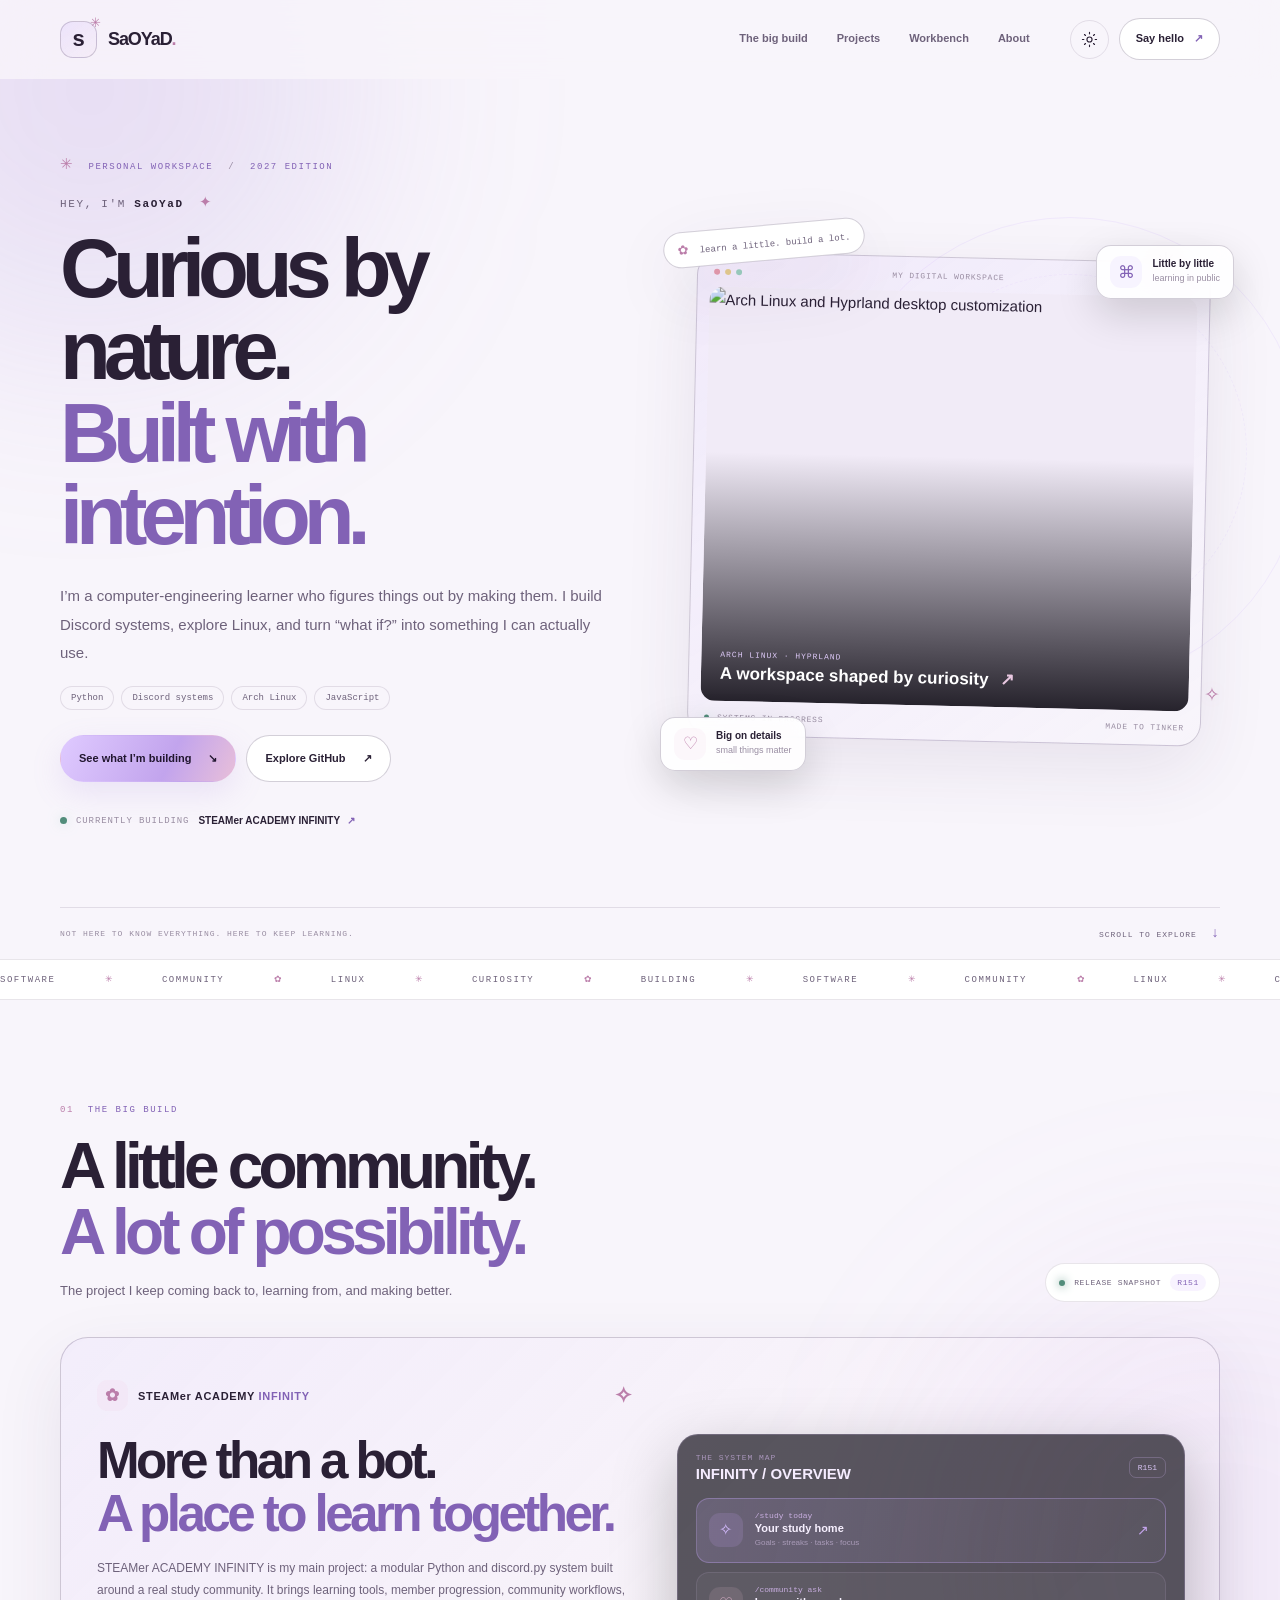
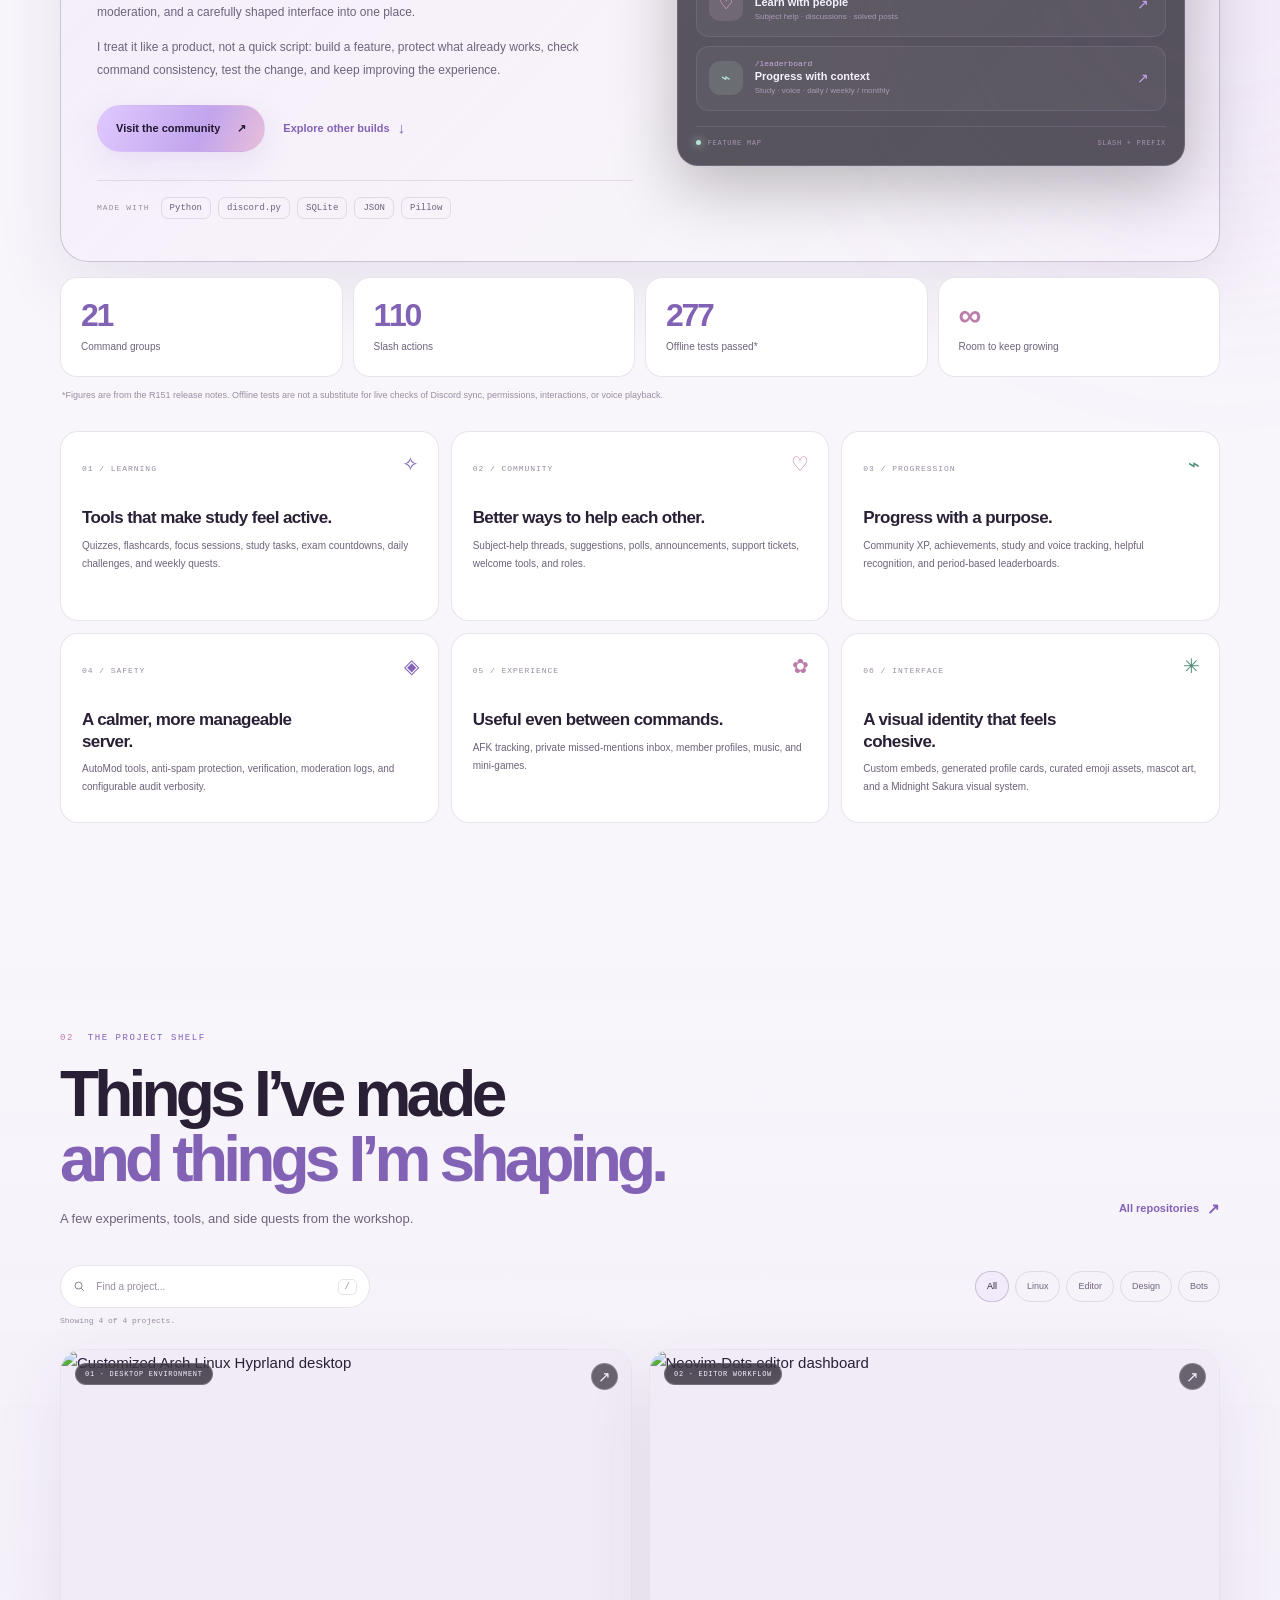
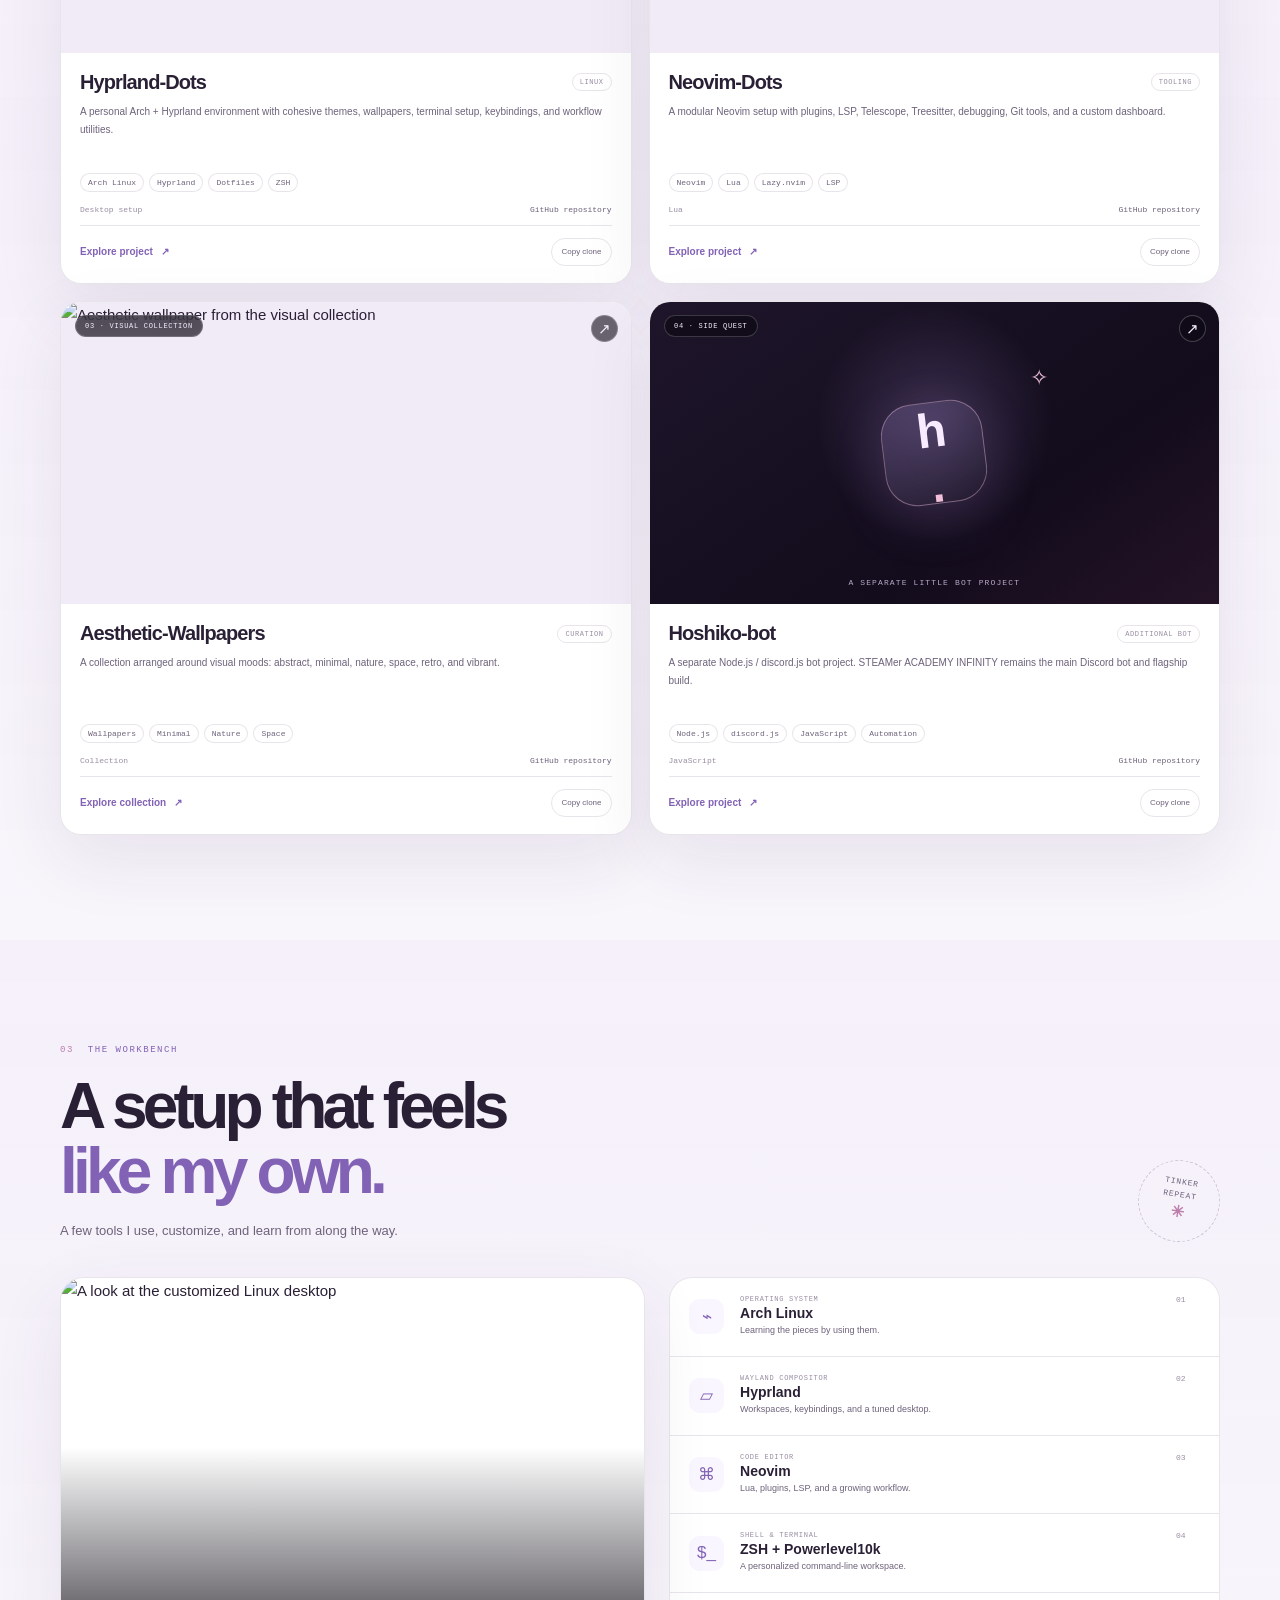
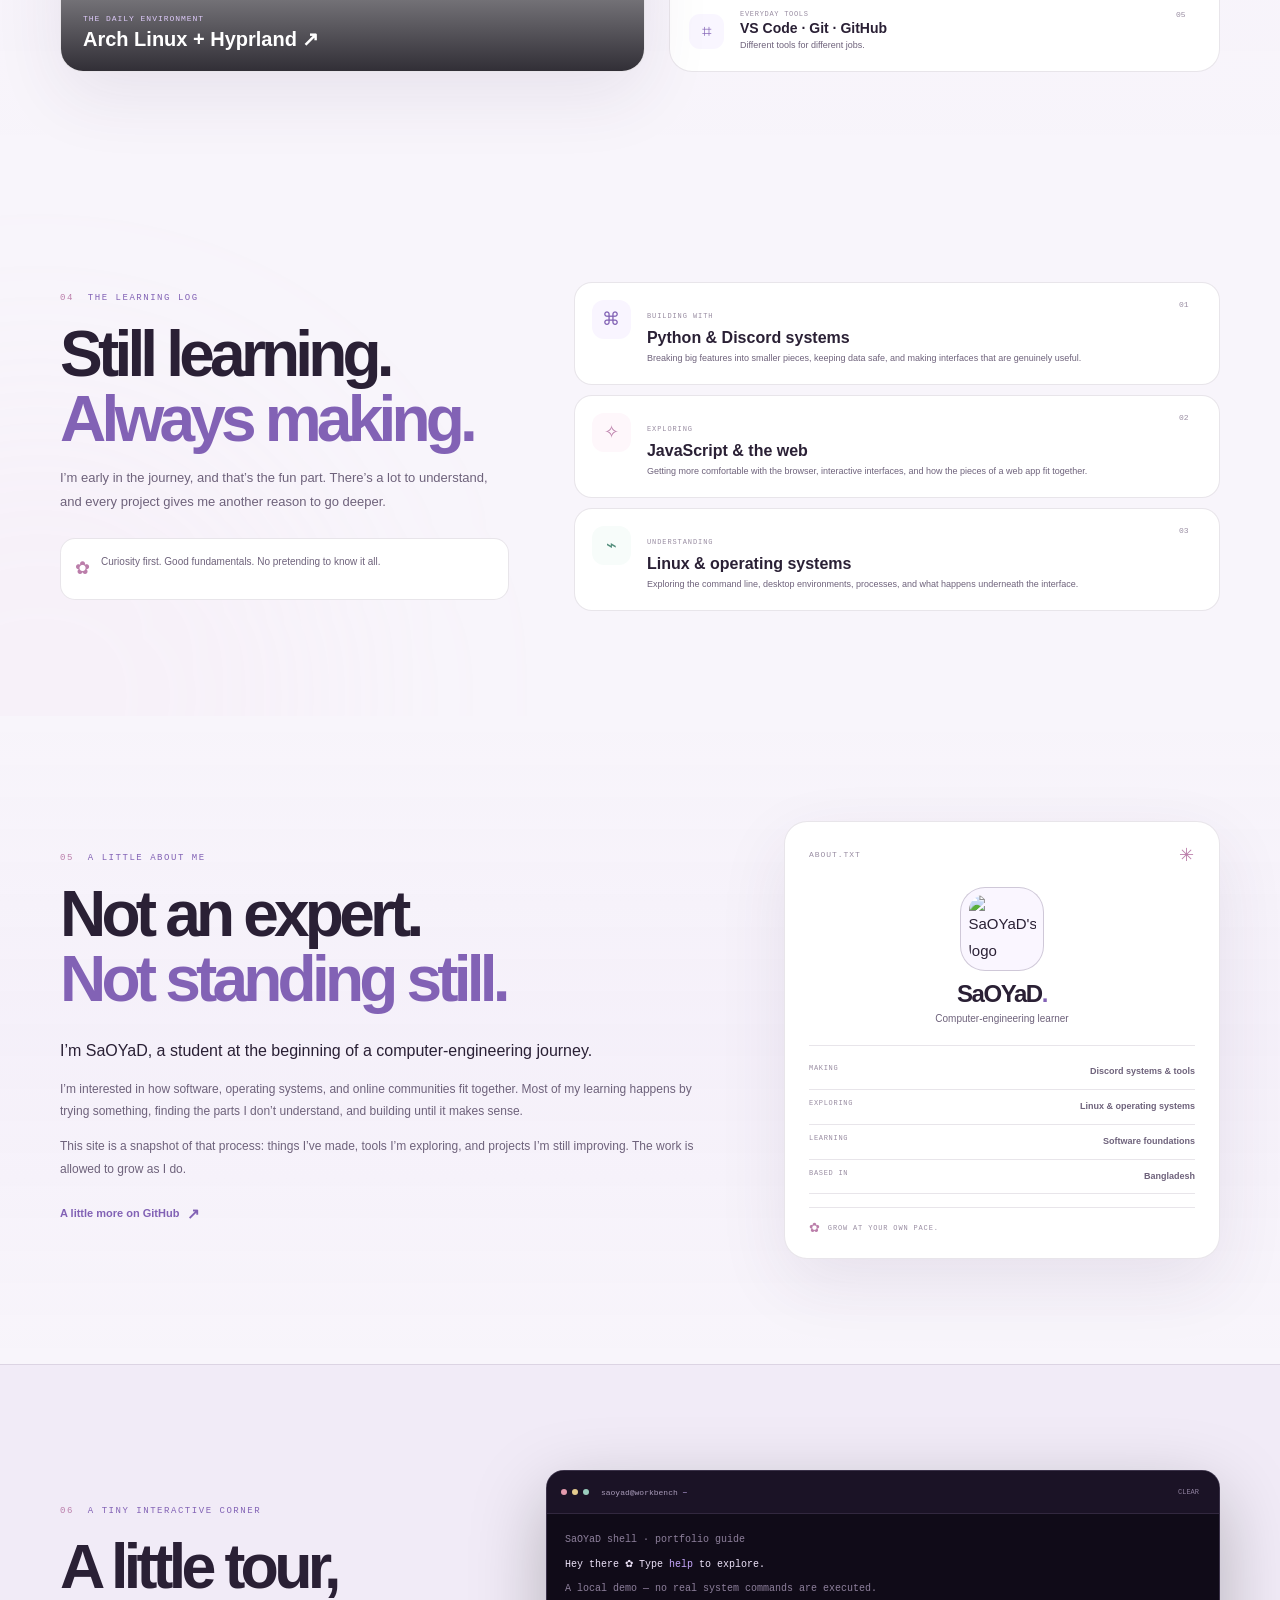
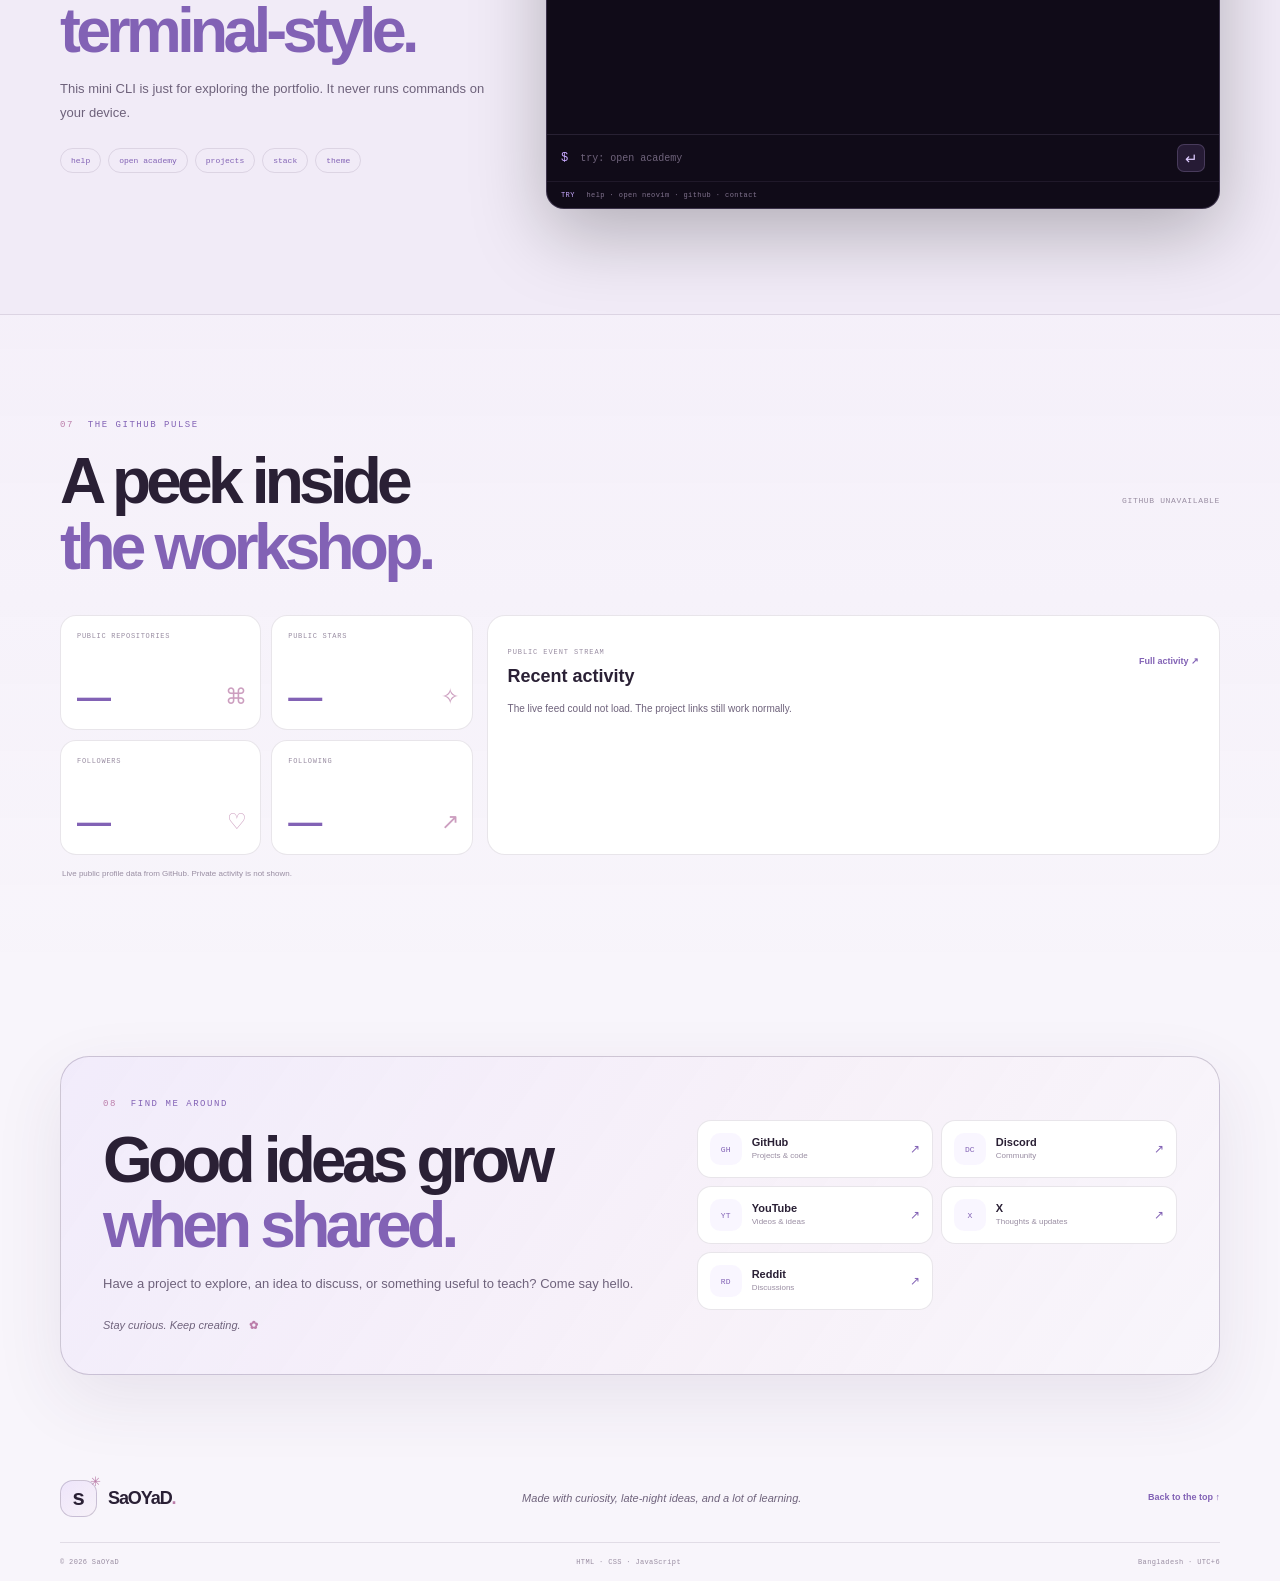
==== commit 16f0ca06: "Refresh portfolio with the 2027 studio design" ====
--- a/index.html
+++ b/index.html
@@ -4,21 +4,21 @@
   <meta charset="utf-8">
   <meta name="viewport" content="width=device-width, initial-scale=1">
   <meta name="color-scheme" content="dark light">
-  <meta name="theme-color" content="#0a0811">
-  <title>SaOYaD — Computer Engineering, Discord Systems & Linux</title>
-  <meta name="description" content="SaOYaD's portfolio: beginner computer engineering, STEAMer ACADEMY INFINITY, Discord development, Linux and systems projects.">
+  <meta name="theme-color" content="#100b19">
+  <title>SaOYaD — Curious by Nature, Built with Intention</title>
+  <meta name="description" content="The personal workspace of SaOYaD: a computer-engineering learner building Discord systems, exploring Linux, and learning through real projects.">
   <meta name="author" content="SaOYaD">
   <meta name="robots" content="index, follow, max-image-preview:large">
   <link rel="canonical" href="https://saoyad-szn.github.io/">
   <meta property="og:type" content="website">
   <meta property="og:url" content="https://saoyad-szn.github.io/">
-  <meta property="og:title" content="SaOYaD — Computer Engineering, Discord Systems & Linux">
-  <meta property="og:description" content="A beginner computer engineering learner building Discord systems, Linux workflows and useful software.">
+  <meta property="og:title" content="SaOYaD — Curious by Nature, Built with Intention">
+  <meta property="og:description" content="A little corner for ambitious builds, Linux experiments, and learning in public.">
   <meta property="og:image" content="https://saoyad-szn.github.io/logo.avif">
   <meta property="og:site_name" content="SaOYaD">
   <meta name="twitter:card" content="summary">
-  <meta name="twitter:title" content="SaOYaD — Computer Engineering, Discord Systems & Linux">
-  <meta name="twitter:description" content="Computer engineering, Discord development, Linux and projects built by learning.">
+  <meta name="twitter:title" content="SaOYaD — Curious by Nature, Built with Intention">
+  <meta name="twitter:description" content="A little corner for ambitious builds, Linux experiments, and learning in public.">
   <meta name="twitter:image" content="https://saoyad-szn.github.io/logo.avif">
   <meta http-equiv="Content-Security-Policy" content="default-src 'self'; base-uri 'self'; form-action 'self'; object-src 'none'; script-src 'self'; style-src 'self' 'unsafe-inline' https://fonts.googleapis.com; font-src 'self' https://fonts.gstatic.com; img-src 'self' data: https://raw.githubusercontent.com https://avatars.githubusercontent.com; connect-src 'self' https://api.github.com; manifest-src 'self'; upgrade-insecure-requests;">
   <link rel="manifest" href="./manifest.json">
@@ -26,7 +26,7 @@
   <link rel="apple-touch-icon" href="./logo.avif">
   <link rel="preconnect" href="https://fonts.googleapis.com">
   <link rel="preconnect" href="https://fonts.gstatic.com" crossorigin>
-  <link href="https://fonts.googleapis.com/css2?family=DM+Sans:wght@400;500;600;700&family=Space+Grotesk:wght@400;500;600;700&family=JetBrains+Mono:wght@400;500;600&display=swap" rel="stylesheet">
+  <link href="https://fonts.googleapis.com/css2?family=DM+Mono:wght@400;500&family=DM+Sans:wght@400;500;600;700&family=Space+Grotesk:wght@400;500;600;700&display=swap" rel="stylesheet">
   <link rel="stylesheet" href="./styles.css">
   <script src="./script.js" defer></script>
 </head>
@@ -34,23 +34,27 @@
   <a class="skip-link" href="#main">Skip to content</a>
   <div class="scroll-progress" id="scroll-progress" aria-hidden="true"></div>
 
-  <header class="header" id="top">
+  <header class="site-header" id="top">
     <nav class="nav shell" aria-label="Main navigation">
       <a class="brand" href="#top" aria-label="SaOYaD home">
-        <span class="brand-symbol">s<span>·</span></span><span>SaOYaD</span>
+        <span class="brand-mark">s<span>✳</span></span>
+        <span class="brand-name">SaOYaD<span class="brand-period">.</span></span>
       </a>
       <button class="menu-toggle" id="menu-toggle" type="button" aria-label="Open menu" aria-expanded="false" aria-controls="nav-panel">
         <span></span><span></span>
       </button>
       <div class="nav-panel" id="nav-panel">
         <div class="nav-links">
-          <a href="#steamer">STEAMer ACADEMY</a><a href="#about">About</a><a href="#work">Projects</a><a href="#setup">Setup</a><a href="#terminal">Terminal</a>
+          <a href="#academy">The big build</a>
+          <a href="#work">Projects</a>
+          <a href="#workbench">Workbench</a>
+          <a href="#about">About</a>
         </div>
         <div class="nav-actions">
           <button class="theme-toggle" id="theme-toggle" type="button" aria-label="Switch theme" title="Switch theme">
-            <svg viewBox="0 0 24 24" aria-hidden="true"><circle cx="12" cy="12" r="3.7"></circle><path d="M12 2v2M12 20v2M4.9 4.9l1.5 1.5m11.2 11.2 1.5 1.5M2 12h2m16 0h2M4.9 19.1l1.5-1.5M17.6 6.4l1.5-1.5"></path></svg>
+            <svg viewBox="0 0 24 24" aria-hidden="true"><circle cx="12" cy="12" r="3.6"></circle><path d="M12 2v2m0 16v2M4.93 4.93l1.42 1.42m11.3 11.3 1.42 1.42M2 12h2m16 0h2M4.93 19.07l1.42-1.42m11.3-11.3 1.42-1.42"></path></svg>
           </button>
-          <a class="nav-cta" href="https://github.com/SaOYaD-SZN" target="_blank" rel="noopener noreferrer">GitHub <span>↗</span></a>
+          <a class="nav-cta" href="#connect">Say hello <span>↗</span></a>
         </div>
       </div>
     </nav>
@@ -59,379 +63,389 @@
   <main id="main">
     <section class="hero shell" aria-labelledby="hero-title">
       <div class="hero-copy">
-        <p class="eyebrow"><span class="eyebrow-mark">✳</span> COMPUTER ENGINEERING / DISCORD SYSTEMS / BANGLADESH</p>
-        <p class="intro-line">HEY, I'M <strong>SaOYaD</strong></p>
-        <h1 id="hero-title">Build with<br><span>intention<span class="accent-dot">.</span></span></h1>
-        <p class="hero-lead">I’m SaOYaD — a beginner in computer engineering, learning by building real things. My biggest project is a feature-rich Discord learning platform: STEAMer ACADEMY INFINITY.</p>
-        <p class="hero-subline">Python · discord.py · JavaScript · Arch Linux · Operating-system exploration</p>
+        <div class="eyebrow"><span class="eyebrow-sparkle">✳</span> PERSONAL WORKSPACE <span class="eyebrow-slash">/</span> 2027 EDITION</div>
+        <p class="hero-intro">HEY, I'M <strong>SaOYaD</strong> <span class="wave" aria-hidden="true">✦</span></p>
+        <h1 id="hero-title">Curious by nature.<br><em>Built with intention.</em></h1>
+        <p class="hero-lead">I’m a computer-engineering learner who figures things out by making them. I build Discord systems, explore Linux, and turn “what if?” into something I can actually use.</p>
+        <div class="hero-tags" aria-label="Areas of interest">
+          <span>Python</span><span>Discord systems</span><span>Arch Linux</span><span>JavaScript</span>
+        </div>
         <div class="hero-actions">
-          <a class="button primary" href="#steamer">Explore the main build <span>↘</span></a>
-          <a class="button secondary" href="https://github.com/SaOYaD-SZN" target="_blank" rel="noopener noreferrer">GitHub profile <span>↗</span></a>
-        </div>
-        <div class="hero-signature"><span class="availability-dot"></span> Beginner computer engineering learner <span class="signature-divider">/</span> <span class="mono">LEARN BY BUILDING</span></div>
-      </div>
-
-      <div class="hero-visual">
-        <div class="visual-topline"><span>01 — THE WORKSPACE</span><span class="live-indicator"><i></i> ARCH / HYPRLAND</span></div>
-        <a class="desktop-shot" href="https://github.com/SaOYaD-SZN/Hyprland-Dots" target="_blank" rel="noopener noreferrer" aria-label="Open Hyprland-Dots repository">
-          <img src="https://raw.githubusercontent.com/SaOYaD-SZN/Hyprland-Dots/main/review/0.png" alt="Screenshot of SaOYaD's custom Hyprland Linux desktop" fetchpriority="high">
-          <span class="shot-overlay"></span>
-          <span class="shot-caption"><span>ARCH LINUX / HYPRLAND</span><b>My desktop, my rules ↗</b></span>
-        </a>
-        <div class="visual-foot">
-          <span class="visual-chip">⌘ <b>Systems learner</b></span>
-          <span class="visual-chip">◈ <b>Discord builder</b></span>
-        </div>
-        <span class="visual-asterisk" aria-hidden="true">✳</span>
+          <a class="button button-primary" href="#academy">See what I’m building <span>↘</span></a>
+          <a class="button button-quiet" href="https://github.com/SaOYaD-SZN" target="_blank" rel="noopener noreferrer">Explore GitHub <span>↗</span></a>
+        </div>
+        <div class="hero-now">
+          <span class="status-dot" aria-hidden="true"></span>
+          <span class="hero-now-label">CURRENTLY BUILDING</span>
+          <a href="#academy">STEAMer ACADEMY INFINITY <span>↗</span></a>
+        </div>
+      </div>
+
+      <div class="hero-art">
+        <div class="art-orbit orbit-one" aria-hidden="true"></div>
+        <div class="art-orbit orbit-two" aria-hidden="true"></div>
+        <div class="art-sticker sticker-top"><span>✿</span> learn a little. build a lot.</div>
+        <div class="desktop-frame">
+          <div class="frame-top">
+            <span class="window-dots"><i></i><i></i><i></i></span>
+            <span>MY DIGITAL WORKSPACE</span>
+            <span class="frame-code">01 / 04</span>
+          </div>
+          <a class="desktop-image" href="https://github.com/SaOYaD-SZN/Hyprland-Dots" target="_blank" rel="noopener noreferrer" aria-label="Open the Hyprland-Dots project">
+            <img src="https://raw.githubusercontent.com/SaOYaD-SZN/Hyprland-Dots/main/review/0.png" alt="Arch Linux and Hyprland desktop customization" fetchpriority="high">
+            <span class="desktop-image-shade"></span>
+            <span class="desktop-image-caption"><span>ARCH LINUX · HYPRLAND</span><strong>A workspace shaped by curiosity <b>↗</b></strong></span>
+          </a>
+          <div class="frame-bottom">
+            <span><i class="mini-live"></i> SYSTEMS IN PROGRESS</span>
+            <span>MADE TO TINKER</span>
+          </div>
+        </div>
+        <div class="art-note note-top"><span class="note-icon">⌘</span><span><b>Little by little</b><small>learning in public</small></span></div>
+        <div class="art-note note-bottom"><span class="note-icon note-icon-pink">♡</span><span><b>Big on details</b><small>small things matter</small></span></div>
+        <span class="art-sparkle sparkle-one" aria-hidden="true">✳</span>
+        <span class="art-sparkle sparkle-two" aria-hidden="true">✧</span>
       </div>
 
       <div class="hero-bottom">
-        <span>“Let your work make the noise.”</span>
-        <a href="#steamer">START WITH THE FLAGSHIP BUILD <span>↓</span></a>
-      </div>
-    </section>
-
-
-    <section class="section academy-section" id="steamer" aria-labelledby="academy-title">
+        <span class="hero-motto">NOT HERE TO KNOW EVERYTHING. HERE TO KEEP LEARNING.</span>
+        <a href="#academy" class="scroll-cue">SCROLL TO EXPLORE <span>↓</span></a>
+      </div>
+    </section>
+
+    <div class="ticker" aria-label="Areas of exploration">
+      <div class="ticker-track">
+        <span>SOFTWARE <i>✳</i></span><span>COMMUNITY <i>✿</i></span><span>LINUX <i>✳</i></span><span>CURIOSITY <i>✿</i></span><span>BUILDING <i>✳</i></span><span>SOFTWARE <i>✳</i></span><span>COMMUNITY <i>✿</i></span><span>LINUX <i>✳</i></span><span>CURIOSITY <i>✿</i></span><span>BUILDING <i>✳</i></span>
+      </div>
+    </div>
+
+    <section class="section academy-section" id="academy" aria-labelledby="academy-title">
       <div class="shell">
-        <div class="academy-heading">
-          <div class="section-intro">
-            <p class="eyebrow">01 / FLAGSHIP PROJECT · DISCORD DEVELOPMENT</p>
-            <h2 id="academy-title">STEAMer ACADEMY <span>INFINITY.</span></h2>
-            <p class="section-description">A learning community, powered by a bot I build and maintain.</p>
-          </div>
-          <div class="release-stamp"><span class="release-pulse"></span><span>R151 · STABLE RELEASE</span><b>28 NOV 2026</b></div>
-        </div>
-
-        <div class="academy-featured">
-          <div class="academy-copy">
-            <p class="academy-kicker">MORE THAN A COMMAND BOT</p>
-            <h3>Turning a Discord server into an <em>interactive learning space.</em></h3>
-            <p>STEAMer ACADEMY INFINITY is my main project: a modular Python and discord.py system built around studying together, member progression, community workflows, moderation and a carefully designed interface.</p>
-            <p>I work on the bot as a real product: adding features, maintaining existing behavior, checking command parity, protecting saved data and testing changes before a release.</p>
+        <div class="section-heading academy-heading">
+          <div>
+            <p class="eyebrow"><span>01</span> THE BIG BUILD</p>
+            <h2 id="academy-title">A little community.<br><em>A lot of possibility.</em></h2>
+            <p class="section-lead">The project I keep coming back to, learning from, and making better.</p>
+          </div>
+          <div class="release-pill"><span class="release-pulse"></span><span>RELEASE SNAPSHOT</span><b>R151</b></div>
+        </div>
+
+        <div class="academy-panel">
+          <div class="academy-main">
+            <div class="academy-brandline"><span class="academy-icon">✿</span><span>STEAMer ACADEMY <b>INFINITY</b></span><span class="academy-orbit">✧</span></div>
+            <h3>More than a bot.<br><em>A place to learn together.</em></h3>
+            <p>STEAMer ACADEMY INFINITY is my main project: a modular Python and discord.py system built around a real study community. It brings learning tools, member progression, community workflows, moderation, and a carefully shaped interface into one place.</p>
+            <p>I treat it like a product, not a quick script: build a feature, protect what already works, check command consistency, test the change, and keep improving the experience.</p>
             <div class="academy-actions">
-              <a class="button primary" href="https://discord.gg/2aRd2B52qZ" target="_blank" rel="noopener noreferrer">Visit STEAMer ACADEMY <span>↗</span></a>
-              <a class="button secondary" href="#work">Other projects <span>↓</span></a>
-            </div>
-            <div class="academy-stack">
-              <span>BUILT WITH</span>
-              <b>Python</b><b>discord.py</b><b>SQLite</b><b>JSON</b><b>Pillow</b>
-            </div>
-          </div>
-
-          <div class="academy-system-map" aria-label="STEAMer ACADEMY INFINITY release feature map">
-            <div class="system-map-head"><span>INFINITY / SYSTEM MAP</span><b>R151</b></div>
-            <div class="system-map-command">
-              <span class="system-command-name">/study today</span>
-              <strong>Private Academy dashboard</strong>
-              <small>XP · streak · open tasks · goals · exam countdown</small>
-            </div>
-            <div class="system-map-command">
-              <span class="system-command-name">/community ask</span>
-              <strong>Tracked subject-help desk</strong>
-              <small>Subject channels · discussion threads · solved / reopen</small>
-            </div>
-            <div class="system-map-command">
-              <span class="system-command-name">/leaderboard</span>
-              <strong>Member progress and rankings</strong>
-              <small>Overall XP · study · voice · daily / weekly / monthly</small>
-            </div>
-            <div class="system-map-foot"><span><i></i> FEATURE MAP · RELEASE R151</span><span>Slash + prefix</span></div>
-          </div>
-        </div>
-
-        <div class="academy-metrics" aria-label="Release facts">
-          <div><strong>21</strong><span>Command groups</span></div>
-          <div><strong>110</strong><span>Slash actions</span></div>
-          <div><strong>s? <small>+</small> s!</strong><span>Prefix compatibility</span></div>
-          <div><strong>R151</strong><span>Current release build</span></div>
-        </div>
-
-        <div class="academy-feature-grid">
-          <article class="academy-feature-card">
-            <span class="academy-index">01 / LEARNING</span>
-            <h4>Study tools that connect.</h4>
-            <p>Quizzes, flashcards, focus sessions, tasks, exam countdowns, daily challenges and a weekly study quest with a one-time XP reward.</p>
-          </article>
-          <article class="academy-feature-card">
-            <span class="academy-index">02 / COMMUNITY</span>
-            <h4>Better ways to work together.</h4>
-            <p>Subject-help threads, suggestion tracking, interactive polls, announcements, support tickets, reaction roles and welcome tools.</p>
-          </article>
-          <article class="academy-feature-card">
-            <span class="academy-index">03 / PROGRESSION</span>
-            <h4>Progress with context.</h4>
-            <p>Community XP, levels, achievements, study and voice tracking, helpful recognition, invite statistics and period-based leaderboards.</p>
-          </article>
-          <article class="academy-feature-card">
-            <span class="academy-index">04 / MODERATION</span>
-            <h4>Safety and server controls.</h4>
-            <p>AutoMod action bundles, anti-spam and invite protection, verification, moderation logs and configurable audit verbosity.</p>
-          </article>
-          <article class="academy-feature-card">
-            <span class="academy-index">05 / MEMBER EXPERIENCE</span>
-            <h4>Useful beyond commands.</h4>
-            <p>AFK tracking, a private missed-mentions inbox, member profiles, interactive controls, music and mini-games.</p>
-          </article>
-          <article class="academy-feature-card">
-            <span class="academy-index">06 / INTERFACE</span>
-            <h4>A consistent visual identity.</h4>
-            <p>Custom embeds, generated rank and profile cards, a curated emoji library, animated mascot art and the Midnight Sakura visual system.</p>
-          </article>
-        </div>
-
-        <div class="academy-release-note">
-          <span class="mono">RELEASE ENGINEERING</span>
-          <p>The R151 release report records <b>277 passing offline tests</b>. Live Discord command sync, permissions, voice playback and component behavior are separate host-side checks.</p>
-          <a href="https://bot-hosting.net/" target="_blank" rel="noopener noreferrer">Deployment platform: Bot-Hosting.net <span>↗</span></a>
-        </div>
-      </div>
-    </section>
-
-    <section class="section shell" id="about">
-      <div class="section-intro">
-        <p class="eyebrow">02 / ABOUT &amp; EDUCATION</p>
-        <h2>Learning the foundations.<br><span>Building along the way.</span></h2>
-      </div>
-      <div class="about-layout">
-        <div class="about-main">
-          <p class="about-lead">I’m at the beginning of my computer engineering journey, interested in how software, operating systems and online communities fit together.</p>
-          <p>Most of my learning happens through practical projects: building STEAMer ACADEMY INFINITY, experimenting with Discord automation, customizing Arch Linux and refining the tools I use every day.</p>
-          <p>I’m not presenting myself as an experienced engineer. I’m a beginner who enjoys understanding how things work, taking on difficult projects and improving them one release at a time.</p>
-          <div class="education-strip">
-            <article><span class="education-label">CURRENTLY STUDYING</span><strong>Government Hazi Muhammad Mohsin College</strong><small>GHMMC · Chattogram</small></article>
-            <article><span class="education-label">PREVIOUSLY STUDIED</span><strong>Chattogram Collegiate School</strong><small>CCS · Chattogram</small></article>
-          </div>
-          <a class="inline-link" href="https://github.com/SaOYaD-SZN" target="_blank" rel="noopener noreferrer">Explore my GitHub profile <span>↗</span></a>
-        </div>
-        <aside class="identity-card">
-          <div class="identity-top"><span class="mono">WHOAMI.TXT</span><span class="identity-star">✳</span></div>
-          <div class="identity-avatar"><img src="./logo.avif" alt="SaOYaD logo" width="86" height="86"></div>
-          <h3>SaOYaD<span>.</span></h3>
-          <p>Computer Engineering · Beginner</p>
-          <div class="identity-rule"></div>
-          <div class="identity-data"><span>Building</span><b>Discord systems &amp; bots</b></div>
-          <div class="identity-data"><span>Exploring</span><b>Python · Linux · OS concepts</b></div>
-          <div class="identity-data"><span>Learning</span><b>Software &amp; systems foundations</b></div>
-          <div class="identity-data"><span>Timezone</span><b>Bangladesh · UTC+6</b></div>
-        </aside>
-      </div>
-    </section>
-
-    <section class="section work-section" id="work">
+              <a class="button button-primary" href="https://discord.gg/2aRd2B52qZ" target="_blank" rel="noopener noreferrer">Visit the community <span>↗</span></a>
+              <a class="text-link" href="#work">Explore other builds <span>↓</span></a>
+            </div>
+            <div class="stack-line"><span>MADE WITH</span><b>Python</b><b>discord.py</b><b>SQLite</b><b>JSON</b><b>Pillow</b></div>
+          </div>
+
+          <div class="academy-preview" aria-label="STEAMer ACADEMY feature overview">
+            <div class="preview-top">
+              <div><span class="preview-kicker">THE SYSTEM MAP</span><strong>INFINITY / OVERVIEW</strong></div>
+              <span class="preview-badge">R151</span>
+            </div>
+            <div class="preview-card preview-card-featured">
+              <div class="preview-card-icon">✧</div>
+              <div><span class="preview-command">/study today</span><strong>Your study home</strong><small>Goals · streaks · tasks · focus</small></div>
+              <span class="preview-arrow">↗</span>
+            </div>
+            <div class="preview-card">
+              <div class="preview-card-icon pink">♡</div>
+              <div><span class="preview-command">/community ask</span><strong>Learn with people</strong><small>Subject help · discussions · solved posts</small></div>
+              <span class="preview-arrow">↗</span>
+            </div>
+            <div class="preview-card">
+              <div class="preview-card-icon mint">⌁</div>
+              <div><span class="preview-command">/leaderboard</span><strong>Progress with context</strong><small>Study · voice · daily / weekly / monthly</small></div>
+              <span class="preview-arrow">↗</span>
+            </div>
+            <div class="preview-foot"><span><i></i> FEATURE MAP</span><span>SLASH + PREFIX</span></div>
+          </div>
+        </div>
+
+        <div class="academy-stats" aria-label="R151 release snapshot">
+          <div class="academy-stat"><strong>21</strong><span>Command groups</span></div>
+          <div class="academy-stat"><strong>110</strong><span>Slash actions</span></div>
+          <div class="academy-stat"><strong>277</strong><span>Offline tests passed*</span></div>
+          <div class="academy-stat stat-note"><strong>∞</strong><span>Room to keep growing</span></div>
+        </div>
+        <p class="fine-print">*Figures are from the R151 release notes. Offline tests are not a substitute for live checks of Discord sync, permissions, interactions, or voice playback.</p>
+
+        <div class="feature-grid">
+          <article class="feature-card">
+            <span class="feature-number">01 / LEARNING</span><span class="feature-glyph">✧</span>
+            <h4>Tools that make study feel active.</h4>
+            <p>Quizzes, flashcards, focus sessions, study tasks, exam countdowns, daily challenges, and weekly quests.</p>
+          </article>
+          <article class="feature-card">
+            <span class="feature-number">02 / COMMUNITY</span><span class="feature-glyph pink-glyph">♡</span>
+            <h4>Better ways to help each other.</h4>
+            <p>Subject-help threads, suggestions, polls, announcements, support tickets, welcome tools, and roles.</p>
+          </article>
+          <article class="feature-card">
+            <span class="feature-number">03 / PROGRESSION</span><span class="feature-glyph mint-glyph">⌁</span>
+            <h4>Progress with a purpose.</h4>
+            <p>Community XP, achievements, study and voice tracking, helpful recognition, and period-based leaderboards.</p>
+          </article>
+          <article class="feature-card">
+            <span class="feature-number">04 / SAFETY</span><span class="feature-glyph">◈</span>
+            <h4>A calmer, more manageable server.</h4>
+            <p>AutoMod tools, anti-spam protection, verification, moderation logs, and configurable audit verbosity.</p>
+          </article>
+          <article class="feature-card">
+            <span class="feature-number">05 / EXPERIENCE</span><span class="feature-glyph pink-glyph">✿</span>
+            <h4>Useful even between commands.</h4>
+            <p>AFK tracking, private missed-mentions inbox, member profiles, music, and mini-games.</p>
+          </article>
+          <article class="feature-card">
+            <span class="feature-number">06 / INTERFACE</span><span class="feature-glyph mint-glyph">✳</span>
+            <h4>A visual identity that feels cohesive.</h4>
+            <p>Custom embeds, generated profile cards, curated emoji assets, mascot art, and a Midnight Sakura visual system.</p>
+          </article>
+        </div>
+      </div>
+    </section>
+
+    <section class="section work-section" id="work" aria-labelledby="work-title">
       <div class="shell">
-        <div class="section-heading-row">
-          <div class="section-intro">
-            <p class="eyebrow">03 / OTHER PROJECTS</p>
-            <h2>More things I’ve<br><span>been building.</span></h2>
-          </div>
-          <a class="inline-link" href="https://github.com/SaOYaD-SZN?tab=repositories" target="_blank" rel="noopener noreferrer">All repositories <span>↗</span></a>
-        </div>
-
-        <div class="work-controls">
-          <label class="work-search">
+        <div class="section-heading work-heading">
+          <div>
+            <p class="eyebrow"><span>02</span> THE PROJECT SHELF</p>
+            <h2 id="work-title">Things I’ve made<br><em>and things I’m shaping.</em></h2>
+            <p class="section-lead">A few experiments, tools, and side quests from the workshop.</p>
+          </div>
+          <a class="text-link all-projects" href="https://github.com/SaOYaD-SZN?tab=repositories" target="_blank" rel="noopener noreferrer">All repositories <span>↗</span></a>
+        </div>
+
+        <div class="project-toolbar">
+          <label class="project-search">
             <svg viewBox="0 0 24 24" aria-hidden="true"><circle cx="10.8" cy="10.8" r="6.8"></circle><path d="m16 16 5 5"></path></svg>
-            <input id="project-search" type="search" placeholder="Search projects..." aria-label="Search projects">
+            <input id="project-search" type="search" placeholder="Find a project..." aria-label="Search projects">
             <kbd>/</kbd>
           </label>
-          <div class="filter-list" id="project-filters" aria-label="Filter by project type">
+          <div class="filter-list" id="project-filters" aria-label="Filter projects">
             <button class="filter active" data-filter="all" aria-pressed="true" type="button">All</button>
             <button class="filter" data-filter="linux" aria-pressed="false" type="button">Linux</button>
             <button class="filter" data-filter="editor" aria-pressed="false" type="button">Editor</button>
             <button class="filter" data-filter="design" aria-pressed="false" type="button">Design</button>
-            <button class="filter" data-filter="web" aria-pressed="false" type="button">Web &amp; bots</button>
-          </div>
-        </div>
-
-        <p class="work-status" id="project-status" role="status">A few repositories worth opening.</p>
+            <button class="filter" data-filter="bot" aria-pressed="false" type="button">Bots</button>
+          </div>
+        </div>
+        <p class="project-status" id="project-status" role="status" aria-live="polite">A few things from the workshop.</p>
 
         <div class="project-grid" id="project-grid">
           <article class="project-card" data-categories="linux" data-name="Hyprland-Dots" data-search="hyprland arch linux wayland dotfiles desktop setup zsh powerlevel10k wallpapers">
-            <a class="project-image" href="https://github.com/SaOYaD-SZN/Hyprland-Dots" target="_blank" rel="noopener noreferrer">
-              <img src="https://raw.githubusercontent.com/SaOYaD-SZN/Hyprland-Dots/main/review/0.png" alt="Hyprland-Dots desktop screenshot" loading="lazy">
-              <span class="image-label">02 / DESKTOP ENVIRONMENT</span>
+            <a class="project-visual" href="https://github.com/SaOYaD-SZN/Hyprland-Dots" target="_blank" rel="noopener noreferrer" aria-label="View Hyprland-Dots on GitHub">
+              <img src="https://raw.githubusercontent.com/SaOYaD-SZN/Hyprland-Dots/main/review/0.png" alt="Customized Arch Linux Hyprland desktop" loading="lazy">
+              <span class="visual-label">01 · DESKTOP ENVIRONMENT</span><span class="visual-corner">↗</span>
             </a>
-            <div class="project-body">
-              <div class="project-title-row"><h3>Hyprland-Dots</h3><span class="project-kind">LINUX</span></div>
-              <p>A carefully shaped Arch + Hyprland environment: cohesive themes, wallpapers, terminal setup, keybindings, and small workflow utilities.</p>
+            <div class="project-content">
+              <div class="project-title-line"><h3>Hyprland-Dots</h3><span class="project-type">LINUX</span></div>
+              <p>A personal Arch + Hyprland environment with cohesive themes, wallpapers, terminal setup, keybindings, and workflow utilities.</p>
               <div class="project-tags"><span>Arch Linux</span><span>Hyprland</span><span>Dotfiles</span><span>ZSH</span></div>
-              <div class="project-meta"><span class="repo-language" data-repo-language="Hyprland-Dots">CSS</span><span class="repo-stars" data-repo-stars="Hyprland-Dots">GitHub repository</span></div>
-              <div class="project-actions"><a class="project-link" href="https://github.com/SaOYaD-SZN/Hyprland-Dots" target="_blank" rel="noopener noreferrer">Explore project <span>↗</span></a><button class="copy-command" type="button" data-clone="https://github.com/SaOYaD-SZN/Hyprland-Dots.git" aria-label="Copy git clone command for Hyprland-Dots">Copy clone</button></div>
+              <div class="project-meta"><span data-repo-language="Hyprland-Dots">Desktop setup</span><span data-repo-stars="Hyprland-Dots">GitHub repository</span></div>
+              <div class="project-actions"><a href="https://github.com/SaOYaD-SZN/Hyprland-Dots" target="_blank" rel="noopener noreferrer">Explore project <span>↗</span></a><button class="copy-command" type="button" data-clone="https://github.com/SaOYaD-SZN/Hyprland-Dots.git">Copy clone</button></div>
             </div>
           </article>
 
           <article class="project-card" data-categories="editor" data-name="Neovim-Dots" data-search="neovim lua editor configuration plugins lazy telescope lsp treesitter">
-            <a class="project-image project-image-editor" href="https://github.com/SaOYaD-SZN/Neovim-Dots" target="_blank" rel="noopener noreferrer">
-              <img src="https://raw.githubusercontent.com/SaOYaD-SZN/Neovim-Dots/main/images/Dashboard.png" alt="Neovim-Dots dashboard screenshot" loading="lazy">
-              <span class="image-label">03 / EDITOR WORKFLOW</span>
+            <a class="project-visual project-visual-editor" href="https://github.com/SaOYaD-SZN/Neovim-Dots" target="_blank" rel="noopener noreferrer" aria-label="View Neovim-Dots on GitHub">
+              <img src="https://raw.githubusercontent.com/SaOYaD-SZN/Neovim-Dots/main/images/Dashboard.png" alt="Neovim-Dots editor dashboard" loading="lazy">
+              <span class="visual-label">02 · EDITOR WORKFLOW</span><span class="visual-corner">↗</span>
             </a>
-            <div class="project-body">
-              <div class="project-title-row"><h3>Neovim-Dots</h3><span class="project-kind">TOOLING</span></div>
-              <p>A modular Neovim setup with plugin-driven workflows, LSP, Telescope, Treesitter, debugging, Git tools, and a custom dashboard.</p>
+            <div class="project-content">
+              <div class="project-title-line"><h3>Neovim-Dots</h3><span class="project-type">TOOLING</span></div>
+              <p>A modular Neovim setup with plugins, LSP, Telescope, Treesitter, debugging, Git tools, and a custom dashboard.</p>
               <div class="project-tags"><span>Neovim</span><span>Lua</span><span>Lazy.nvim</span><span>LSP</span></div>
-              <div class="project-meta"><span class="repo-language" data-repo-language="Neovim-Dots">Lua</span><span class="repo-stars" data-repo-stars="Neovim-Dots">GitHub repository</span></div>
-              <div class="project-actions"><a class="project-link" href="https://github.com/SaOYaD-SZN/Neovim-Dots" target="_blank" rel="noopener noreferrer">Explore project <span>↗</span></a><button class="copy-command" type="button" data-clone="https://github.com/SaOYaD-SZN/Neovim-Dots.git" aria-label="Copy git clone command for Neovim-Dots">Copy clone</button></div>
+              <div class="project-meta"><span data-repo-language="Neovim-Dots">Lua</span><span data-repo-stars="Neovim-Dots">GitHub repository</span></div>
+              <div class="project-actions"><a href="https://github.com/SaOYaD-SZN/Neovim-Dots" target="_blank" rel="noopener noreferrer">Explore project <span>↗</span></a><button class="copy-command" type="button" data-clone="https://github.com/SaOYaD-SZN/Neovim-Dots.git">Copy clone</button></div>
             </div>
           </article>
 
           <article class="project-card" data-categories="design" data-name="Aesthetic-Wallpapers" data-search="wallpapers aesthetic minimal abstract nature space retro vibrant image collection">
-            <a class="project-image project-image-wallpaper" href="https://github.com/SaOYaD-SZN/Aesthetic-Wallpapers" target="_blank" rel="noopener noreferrer">
-              <img src="./wallpaper.jpg" alt="Aesthetic wallpaper from the portfolio's visual collection" loading="lazy">
-              <span class="image-label">04 / VISUAL COLLECTION</span>
+            <a class="project-visual project-visual-wallpaper" href="https://github.com/SaOYaD-SZN/Aesthetic-Wallpapers" target="_blank" rel="noopener noreferrer" aria-label="View Aesthetic-Wallpapers on GitHub">
+              <img src="./wallpaper.jpg" alt="Aesthetic wallpaper from the visual collection" loading="lazy">
+              <span class="visual-label">03 · VISUAL COLLECTION</span><span class="visual-corner">↗</span>
             </a>
-            <div class="project-body">
-              <div class="project-title-row"><h3>Aesthetic-Wallpapers</h3><span class="project-kind">CURATION</span></div>
-              <p>A collection organized around visual moods: abstract, minimal, nature, space, retro, and vibrant. Built for people who care about their screen space.</p>
+            <div class="project-content">
+              <div class="project-title-line"><h3>Aesthetic-Wallpapers</h3><span class="project-type">CURATION</span></div>
+              <p>A collection arranged around visual moods: abstract, minimal, nature, space, retro, and vibrant.</p>
               <div class="project-tags"><span>Wallpapers</span><span>Minimal</span><span>Nature</span><span>Space</span></div>
-              <div class="project-meta"><span class="repo-language" data-repo-language="Aesthetic-Wallpapers">Collection</span><span class="repo-stars" data-repo-stars="Aesthetic-Wallpapers">GitHub repository</span></div>
-              <div class="project-actions"><a class="project-link" href="https://github.com/SaOYaD-SZN/Aesthetic-Wallpapers" target="_blank" rel="noopener noreferrer">Explore collection <span>↗</span></a><button class="copy-command" type="button" data-clone="https://github.com/SaOYaD-SZN/Aesthetic-Wallpapers.git" aria-label="Copy git clone command for Aesthetic-Wallpapers">Copy clone</button></div>
-            </div>
-          </article>
-
-          <article class="project-card" data-categories="web" data-name="Hoshiko-bot" data-search="discord bot moderation utility music economy leveling dashboard node javascript discordjs">
-            <div class="project-image project-image-bot">
-              <div class="bot-art"><span class="bot-orbit">✳</span><span class="bot-face">H<span>.</span></span><span class="bot-caption">HOSHIKO / DISCORD BOT</span></div>
-              <span class="image-label">05 / ADDITIONAL BOT</span>
-            </div>
-            <div class="project-body">
-              <div class="project-title-row"><h3>Hoshiko-bot</h3><span class="project-kind">ADDITIONAL BOT</span></div>
-              <p>A separate Node.js / discord.js bot project. STEAMer ACADEMY INFINITY is my main Discord bot and the flagship build above.</p>
-              <div class="project-tags"><span>Node.js</span><span>discord.js</span><span>Automation</span><span>Dashboard</span></div>
-              <div class="project-meta"><span class="repo-language" data-repo-language="Hoshiko-bot">JavaScript</span><span class="repo-stars" data-repo-stars="Hoshiko-bot">GitHub repository</span></div>
-              <div class="project-actions"><a class="project-link" href="https://github.com/SaOYaD-SZN/Hoshiko-bot" target="_blank" rel="noopener noreferrer">Explore project <span>↗</span></a><button class="copy-command" type="button" data-clone="https://github.com/SaOYaD-SZN/Hoshiko-bot.git" aria-label="Copy git clone command for Hoshiko-bot">Copy clone</button></div>
-            </div>
-          </article>
-        </div>
-        <p class="no-results" id="no-results" hidden>No project matches that search. Try a different term.</p>
-      </div>
-    </section>
-
-    <section class="section setup-section" id="setup">
+              <div class="project-meta"><span data-repo-language="Aesthetic-Wallpapers">Collection</span><span data-repo-stars="Aesthetic-Wallpapers">GitHub repository</span></div>
+              <div class="project-actions"><a href="https://github.com/SaOYaD-SZN/Aesthetic-Wallpapers" target="_blank" rel="noopener noreferrer">Explore collection <span>↗</span></a><button class="copy-command" type="button" data-clone="https://github.com/SaOYaD-SZN/Aesthetic-Wallpapers.git">Copy clone</button></div>
+            </div>
+          </article>
+
+          <article class="project-card" data-categories="bot" data-name="Hoshiko-bot" data-search="hoshiko separate discord bot node javascript discordjs additional bot">
+            <a class="project-visual project-visual-hoshiko" href="https://github.com/SaOYaD-SZN/Hoshiko-bot" target="_blank" rel="noopener noreferrer" aria-label="View Hoshiko-bot on GitHub">
+              <div class="hoshiko-art"><span class="hoshiko-star">✧</span><span class="hoshiko-face">h<span>.</span></span><span class="hoshiko-caption">A SEPARATE LITTLE BOT PROJECT</span></div>
+              <span class="visual-label">04 · SIDE QUEST</span><span class="visual-corner">↗</span>
+            </a>
+            <div class="project-content">
+              <div class="project-title-line"><h3>Hoshiko-bot</h3><span class="project-type">ADDITIONAL BOT</span></div>
+              <p>A separate Node.js / discord.js bot project. STEAMer ACADEMY INFINITY remains the main Discord bot and flagship build.</p>
+              <div class="project-tags"><span>Node.js</span><span>discord.js</span><span>JavaScript</span><span>Automation</span></div>
+              <div class="project-meta"><span data-repo-language="Hoshiko-bot">JavaScript</span><span data-repo-stars="Hoshiko-bot">GitHub repository</span></div>
+              <div class="project-actions"><a href="https://github.com/SaOYaD-SZN/Hoshiko-bot" target="_blank" rel="noopener noreferrer">Explore project <span>↗</span></a><button class="copy-command" type="button" data-clone="https://github.com/SaOYaD-SZN/Hoshiko-bot.git">Copy clone</button></div>
+            </div>
+          </article>
+        </div>
+        <p class="no-results" id="no-results" hidden>Nothing here by that name. Try another search ✿</p>
+      </div>
+    </section>
+
+    <section class="section workbench-section" id="workbench" aria-labelledby="workbench-title">
       <div class="shell">
-        <div class="section-intro">
-          <p class="eyebrow">04 / SYSTEMS &amp; TOOLING</p>
-          <h2>The tools I <span>learn and build with.</span></h2>
-          <p class="section-description">A few tools and systems that shape how I work, learn, and customize my space.</p>
-        </div>
-        <div class="setup-grid">
-          <article class="setup-card setup-feature">
-            <span class="setup-number">01</span><span class="setup-symbol">⌁</span>
-            <p class="setup-label">OPERATING SYSTEM</p><h3>Arch Linux</h3>
-            <p>A hands-on Linux environment where I can understand the pieces and shape the workflow.</p>
-            <span class="setup-foot">I USE IT / I TUNE IT</span>
-          </article>
-          <article class="setup-card">
-            <span class="setup-number">02</span><span class="setup-symbol">▱</span>
-            <p class="setup-label">WINDOW MANAGER</p><h3>Hyprland</h3>
-            <p>Wayland, workspaces, keybindings, and a desktop that feels like mine.</p>
-          </article>
-          <article class="setup-card">
-            <span class="setup-number">03</span><span class="setup-symbol">⌘</span>
-            <p class="setup-label">CODE EDITOR</p><h3>Neovim</h3>
-            <p>A configurable editor with Lua, plugins, LSP, and a workflow I keep refining.</p>
-          </article>
-          <article class="setup-card">
-            <span class="setup-number">04</span><span class="setup-symbol">$_</span>
-            <p class="setup-label">SHELL &amp; TERMINAL</p><h3>ZSH + Powerlevel10k</h3>
-            <p>A personalized command-line setup for everyday navigation and development.</p>
-          </article>
-          <article class="setup-card">
-            <span class="setup-number">05</span><span class="setup-symbol">⌗</span>
-            <p class="setup-label">ALSO IN THE TOOLBOX</p><h3>VS Code · Git · GitHub</h3>
-            <p>Different tools for different jobs, with version control at the center.</p>
-          </article>
-        </div>
-      </div>
-    </section>
-
-    <section class="section terminal-section" id="terminal">
+        <div class="section-heading">
+          <div>
+            <p class="eyebrow"><span>03</span> THE WORKBENCH</p>
+            <h2 id="workbench-title">A setup that feels<br><em>like my own.</em></h2>
+            <p class="section-lead">A few tools I use, customize, and learn from along the way.</p>
+          </div>
+          <span class="workbench-stamp">TINKER<br>REPEAT<br><b>✳</b></span>
+        </div>
+        <div class="workbench-layout">
+          <a class="workbench-shot" href="https://github.com/SaOYaD-SZN/Hyprland-Dots" target="_blank" rel="noopener noreferrer">
+            <img src="https://raw.githubusercontent.com/SaOYaD-SZN/Hyprland-Dots/main/review/0.png" alt="A look at the customized Linux desktop" loading="lazy">
+            <span class="shot-caption"><span>THE DAILY ENVIRONMENT</span><b>Arch Linux + Hyprland ↗</b></span>
+          </a>
+          <div class="tool-list">
+            <article class="tool-row"><span class="tool-symbol">⌁</span><div><span>OPERATING SYSTEM</span><strong>Arch Linux</strong><small>Learning the pieces by using them.</small></div><b class="tool-index">01</b></article>
+            <article class="tool-row"><span class="tool-symbol">▱</span><div><span>WAYLAND COMPOSITOR</span><strong>Hyprland</strong><small>Workspaces, keybindings, and a tuned desktop.</small></div><b class="tool-index">02</b></article>
+            <article class="tool-row"><span class="tool-symbol">⌘</span><div><span>CODE EDITOR</span><strong>Neovim</strong><small>Lua, plugins, LSP, and a growing workflow.</small></div><b class="tool-index">03</b></article>
+            <article class="tool-row"><span class="tool-symbol">$_</span><div><span>SHELL & TERMINAL</span><strong>ZSH + Powerlevel10k</strong><small>A personalized command-line workspace.</small></div><b class="tool-index">04</b></article>
+            <article class="tool-row"><span class="tool-symbol">⌗</span><div><span>EVERYDAY TOOLS</span><strong>VS Code · Git · GitHub</strong><small>Different tools for different jobs.</small></div><b class="tool-index">05</b></article>
+          </div>
+        </div>
+      </div>
+    </section>
+
+    <section class="section now-section" id="now" aria-labelledby="now-title">
+      <div class="shell now-layout">
+        <div class="now-intro">
+          <p class="eyebrow"><span>04</span> THE LEARNING LOG</p>
+          <h2 id="now-title">Still learning.<br><em>Always making.</em></h2>
+          <p class="section-lead">I’m early in the journey, and that’s the fun part. There’s a lot to understand, and every project gives me another reason to go deeper.</p>
+          <div class="now-note"><span>✿</span><p>Curiosity first. Good fundamentals. No pretending to know it all.</p></div>
+        </div>
+        <div class="learning-stack">
+          <article class="learning-card"><span class="learning-icon">⌘</span><div><span class="learning-label">BUILDING WITH</span><h3>Python & Discord systems</h3><p>Breaking big features into smaller pieces, keeping data safe, and making interfaces that are genuinely useful.</p></div><span class="learning-index">01</span></article>
+          <article class="learning-card"><span class="learning-icon pink">✧</span><div><span class="learning-label">EXPLORING</span><h3>JavaScript & the web</h3><p>Getting more comfortable with the browser, interactive interfaces, and how the pieces of a web app fit together.</p></div><span class="learning-index">02</span></article>
+          <article class="learning-card"><span class="learning-icon mint">⌁</span><div><span class="learning-label">UNDERSTANDING</span><h3>Linux & operating systems</h3><p>Exploring the command line, desktop environments, processes, and what happens underneath the interface.</p></div><span class="learning-index">03</span></article>
+        </div>
+      </div>
+    </section>
+
+    <section class="section about-section" id="about" aria-labelledby="about-title">
+      <div class="shell about-layout">
+        <div class="about-copy">
+          <p class="eyebrow"><span>05</span> A LITTLE ABOUT ME</p>
+          <h2 id="about-title">Not an expert.<br><em>Not standing still.</em></h2>
+          <p class="about-lead">I’m SaOYaD, a student at the beginning of a computer-engineering journey.</p>
+          <p>I’m interested in how software, operating systems, and online communities fit together. Most of my learning happens by trying something, finding the parts I don’t understand, and building until it makes sense.</p>
+          <p>This site is a snapshot of that process: things I’ve made, tools I’m exploring, and projects I’m still improving. The work is allowed to grow as I do.</p>
+          <a class="text-link" href="https://github.com/SaOYaD-SZN" target="_blank" rel="noopener noreferrer">A little more on GitHub <span>↗</span></a>
+        </div>
+        <aside class="about-card">
+          <div class="about-card-top"><span>ABOUT.TXT</span><span>✳</span></div>
+          <div class="about-avatar"><img src="./logo.avif" alt="SaOYaD's logo" width="76" height="76"></div>
+          <h3>SaOYaD<span>.</span></h3>
+          <p>Computer-engineering learner</p>
+          <div class="about-divider"></div>
+          <div class="about-fact"><span>MAKING</span><b>Discord systems & tools</b></div>
+          <div class="about-fact"><span>EXPLORING</span><b>Linux & operating systems</b></div>
+          <div class="about-fact"><span>LEARNING</span><b>Software foundations</b></div>
+          <div class="about-fact"><span>BASED IN</span><b>Bangladesh</b></div>
+          <div class="about-card-foot"><span>✿</span> GROW AT YOUR OWN PACE.</div>
+        </aside>
+      </div>
+    </section>
+
+    <section class="section terminal-section" id="lab" aria-labelledby="terminal-title">
       <div class="shell terminal-layout">
         <div class="terminal-intro">
-          <p class="eyebrow">05 / INTERACTIVE CORNER</p>
-          <h2>Want to explore<br><span>from the terminal?</span></h2>
-          <p class="section-description">A tiny portfolio CLI. Type a command, press Enter, and take a look around.</p>
-          <div class="command-suggestions">
+          <p class="eyebrow"><span>06</span> A TINY INTERACTIVE CORNER</p>
+          <h2 id="terminal-title">A little tour,<br><em>terminal-style.</em></h2>
+          <p class="section-lead">This mini CLI is just for exploring the portfolio. It never runs commands on your device.</p>
+          <div class="command-chips">
             <button type="button" data-command="help">help</button>
-            <button type="button" data-command="open academy">academy</button>
+            <button type="button" data-command="open academy">open academy</button>
             <button type="button" data-command="projects">projects</button>
-            <button type="button" data-command="education">education</button>
             <button type="button" data-command="stack">stack</button>
-            <button type="button" data-command="contact">contact</button>
-          </div>
-        </div>
-
+            <button type="button" data-command="theme">theme</button>
+          </div>
+        </div>
         <div class="terminal-window" role="region" aria-label="Interactive portfolio terminal">
-          <div class="terminal-bar">
-            <span class="terminal-dots"><i></i><i></i><i></i></span>
-            <span>saoyad@portfolio <b>~</b></span>
-            <button id="terminal-clear" type="button" aria-label="Clear terminal">CLEAR</button>
-          </div>
+          <div class="terminal-bar"><span class="terminal-lights"><i></i><i></i><i></i></span><span>saoyad@workbench <b>~</b></span><button id="terminal-clear" type="button">CLEAR</button></div>
           <div class="terminal-output" id="terminal-output" aria-live="polite">
-            <p class="terminal-muted">SaOYaD shell · a small interactive portfolio guide</p>
-            <p>Type <span class="terminal-accent">help</span> to see what you can do.</p>
-            <p class="terminal-muted">This is a local demo — it does not run commands on a real machine.</p>
+            <p class="terminal-muted">SaOYaD shell · portfolio guide</p>
+            <p>Hey there ✿ Type <span class="terminal-accent">help</span> to explore.</p>
+            <p class="terminal-muted">A local demo — no real system commands are executed.</p>
           </div>
           <form class="terminal-form" id="terminal-form" autocomplete="off">
-            <label for="terminal-input"><span class="terminal-sign">$</span></label>
-            <input id="terminal-input" name="command" type="text" spellcheck="false" placeholder="type a command..." aria-label="Enter a portfolio command">
-            <button type="submit" aria-label="Run command">↵</button>
+            <label for="terminal-input"><span>$</span></label>
+            <input id="terminal-input" name="command" type="text" spellcheck="false" placeholder="try: open academy" aria-label="Enter a portfolio command">
+            <button type="submit" aria-label="Run portfolio command">↵</button>
           </form>
-          <div class="terminal-hint"><span>TRY</span> help · open hyprland · github · theme</div>
-        </div>
-      </div>
-    </section>
-
-    <section class="section activity-section" id="activity">
+          <div class="terminal-hint"><span>TRY</span> help · open neovim · github · contact</div>
+        </div>
+      </div>
+    </section>
+
+    <section class="section pulse-section" id="pulse" aria-labelledby="pulse-title">
       <div class="shell">
-        <div class="section-heading-row">
-          <div class="section-intro">
-            <p class="eyebrow">06 / GITHUB PULSE</p>
-            <h2>What’s happening <span>in the workshop.</span></h2>
-          </div>
-          <span class="api-status" id="api-status"><i></i> Connecting to GitHub</span>
-        </div>
-        <div class="github-layout">
+        <div class="section-heading pulse-heading">
+          <div><p class="eyebrow"><span>07</span> THE GITHUB PULSE</p><h2 id="pulse-title">A peek inside<br><em>the workshop.</em></h2></div>
+          <span class="api-status" id="api-status"><i></i> CONNECTING</span>
+        </div>
+        <div class="pulse-layout">
           <div class="github-stats">
-            <article class="stat-card"><span>PUBLIC REPOSITORIES</span><strong id="stat-repos">—</strong></article>
-            <article class="stat-card"><span>FOLLOWERS</span><strong id="stat-followers">—</strong></article>
-            <article class="stat-card"><span>FOLLOWING</span><strong id="stat-following">—</strong></article>
-            <article class="stat-card"><span>PUBLIC STARS</span><strong id="stat-stars">—</strong></article>
+            <article class="stat-tile"><span>PUBLIC REPOSITORIES</span><strong id="stat-repos">—</strong><i>⌘</i></article>
+            <article class="stat-tile"><span>PUBLIC STARS</span><strong id="stat-stars">—</strong><i>✧</i></article>
+            <article class="stat-tile"><span>FOLLOWERS</span><strong id="stat-followers">—</strong><i>♡</i></article>
+            <article class="stat-tile"><span>FOLLOWING</span><strong id="stat-following">—</strong><i>↗</i></article>
           </div>
           <div class="activity-card">
-            <div class="activity-card-heading"><div><span class="mono">PUBLIC EVENT STREAM</span><h3>Recent activity</h3></div><a href="https://github.com/SaOYaD-SZN?tab=activity" target="_blank" rel="noopener noreferrer">Full activity ↗</a></div>
+            <div class="activity-heading"><div><span>PUBLIC EVENT STREAM</span><h3>Recent activity</h3></div><a href="https://github.com/SaOYaD-SZN?tab=activity" target="_blank" rel="noopener noreferrer">Full activity ↗</a></div>
             <div class="activity-list" id="activity-list"><p class="activity-placeholder">Checking for recent public activity…</p></div>
           </div>
         </div>
-        <p class="data-disclaimer" id="data-disclaimer">Profile information is retrieved from GitHub’s public API. No private activity is displayed.</p>
-      </div>
-    </section>
-
-    <section class="section connect-section" id="connect">
+        <p class="data-note" id="data-note">Live public profile data from GitHub. Private activity is not shown.</p>
+      </div>
+    </section>
+
+    <section class="section connect-section" id="connect" aria-labelledby="connect-title">
       <div class="shell connect-panel">
-        <div>
-          <p class="eyebrow">07 / FIND ME AROUND</p>
-          <h2>Stay curious.<br><span>Let’s connect.</span></h2>
-          <p class="section-description">Projects, conversations, videos, and everything in between.</p>
+        <div class="connect-copy">
+          <p class="eyebrow"><span>08</span> FIND ME AROUND</p>
+          <h2 id="connect-title">Good ideas grow<br><em>when shared.</em></h2>
+          <p class="section-lead">Have a project to explore, an idea to discuss, or something useful to teach? Come say hello.</p>
+          <span class="connect-signoff">Stay curious. Keep creating. <b>✿</b></span>
         </div>
         <div class="social-grid">
-          <a href="https://github.com/SaOYaD-SZN" target="_blank" rel="noopener noreferrer"><span class="social-icon">GH</span><span><b>GitHub</b><small>Projects &amp; code</small></span><i>↗</i></a>
+          <a href="https://github.com/SaOYaD-SZN" target="_blank" rel="noopener noreferrer"><span class="social-icon">GH</span><span><b>GitHub</b><small>Projects & code</small></span><i>↗</i></a>
           <a href="https://discord.gg/2aRd2B52qZ" target="_blank" rel="noopener noreferrer"><span class="social-icon">DC</span><span><b>Discord</b><small>Community</small></span><i>↗</i></a>
-          <a href="https://www.youtube.com/@Silver_Lining_Skies" target="_blank" rel="noopener noreferrer"><span class="social-icon">YT</span><span><b>YouTube</b><small>Videos &amp; ideas</small></span><i>↗</i></a>
-          <a href="https://x.com/SaOYaD123" target="_blank" rel="noopener noreferrer"><span class="social-icon">X</span><span><b>X / Twitter</b><small>Thoughts &amp; updates</small></span><i>↗</i></a>
+          <a href="https://www.youtube.com/@Silver_Lining_Skies" target="_blank" rel="noopener noreferrer"><span class="social-icon">YT</span><span><b>YouTube</b><small>Videos & ideas</small></span><i>↗</i></a>
+          <a href="https://x.com/SaOYaD123" target="_blank" rel="noopener noreferrer"><span class="social-icon">X</span><span><b>X</b><small>Thoughts & updates</small></span><i>↗</i></a>
           <a href="https://www.reddit.com/user/SaOYaD/" target="_blank" rel="noopener noreferrer"><span class="social-icon">RD</span><span><b>Reddit</b><small>Discussions</small></span><i>↗</i></a>
         </div>
       </div>
     </section>
   </main>
 
-  <footer class="footer">
+  <footer class="site-footer">
     <div class="shell footer-main">
-      <a class="brand" href="#top"><span class="brand-symbol">s<span>·</span></span><span>SaOYaD</span></a>
-      <p>Code in silence. Let your work make the noise.</p>
-      <a href="#top">Back to the top ↑</a>
+      <a class="brand" href="#top"><span class="brand-mark">s<span>✳</span></span><span class="brand-name">SaOYaD<span class="brand-period">.</span></span></a>
+      <p>Made with curiosity, late-night ideas, and a lot of learning.</p>
+      <a class="back-to-top" href="#top">Back to the top ↑</a>
     </div>
-    <div class="shell footer-bottom"><span>© <span id="year"></span> SaOYaD</span><span>Built with HTML, CSS &amp; JavaScript.</span><span>Bangladesh · UTC+6</span></div>
+    <div class="shell footer-bottom"><span>© <span id="year"></span> SaOYaD</span><span>HTML · CSS · JavaScript</span><span>Bangladesh · UTC+6</span></div>
   </footer>
+
   <div class="toast" id="toast" role="status" aria-live="polite"></div>
   <button class="back-top" id="back-top" type="button" aria-label="Back to top">↑</button>
 </body>
--- a/styles.css
+++ b/styles.css
@@ -1,358 +1,473 @@
-/* SaOYaD — midnight violet / personal workbench */
-:root {
-  color-scheme: dark;
-  --bg:#0a0811; --bg-2:#100c19; --panel:#141020; --panel-soft:rgba(25,19,39,.76);
-  --text:#f6f0ff; --muted:#b2a8c2; --dim:#82778f; --line:rgba(210,190,245,.14);
-  --line-strong:rgba(210,190,245,.27); --violet:#c3a2ff; --violet-2:#9d7de0;
-  --pink:#ddaed9; --mint:#a7d9c5; --shadow:0 24px 75px rgba(0,0,0,.25);
-  --radius:20px; --max:1160px;
-}
-html[data-theme="light"] {
+/* SaOYaD — 2027 studio edition / soft sakura + midnight plum */
+:root{
+  color-scheme:dark;
+  --bg:#100b19;--bg-soft:#171020;--surface:#1c1527;--surface-2:#241b31;
+  --text:#f8f2ff;--muted:#bdb1cb;--dim:#887d96;--line:rgba(228,207,255,.13);--line-strong:rgba(228,207,255,.25);
+  --violet:#c9aaff;--violet-deep:#a98add;--pink:#f0bfd9;--mint:#b8e2d6;--gold:#ecd9a7;
+  --shadow:0 28px 80px rgba(0,0,0,.24);--radius:24px;--max:1160px;
+}
+html[data-theme="light"]{
   color-scheme:light;
-  --bg:#f8f5fc; --bg-2:#f0eaf7; --panel:#fff; --panel-soft:rgba(255,255,255,.84);
-  --text:#251c31; --muted:#665b75; --dim:#8f849d; --line:rgba(72,51,99,.13);
-  --line-strong:rgba(72,51,99,.24); --violet:#7956b6; --violet-2:#9a7bc9;
-  --pink:#a96aa1; --mint:#398b71; --shadow:0 22px 60px rgba(56,37,83,.10);
+  --bg:#f8f5fb;--bg-soft:#f1ebf7;--surface:#fff;--surface-2:#f7f1fb;
+  --text:#2a2035;--muted:#6e627b;--dim:#998da2;--line:rgba(67,47,87,.12);--line-strong:rgba(67,47,87,.23);
+  --violet:#8262b5;--violet-deep:#9b7ac9;--pink:#bb7eaa;--mint:#528d7b;--gold:#a58c52;
+  --shadow:0 24px 70px rgba(70,47,94,.09);
 }
 *{box-sizing:border-box}
 html{scroll-behavior:smooth;scroll-padding-top:92px}
-body{margin:0;min-width:320px;background:var(--bg);color:var(--text);font:15px/1.7 "DM Sans",sans-serif;overflow-x:hidden;transition:background .2s,color .2s}
-body:before{content:"";position:fixed;inset:0;z-index:-1;pointer-events:none;background-image:radial-gradient(rgba(195,162,255,.13) .65px,transparent .65px);background-size:23px 23px;opacity:.22;mask-image:linear-gradient(#000,transparent 85%)}
-::selection{background:var(--violet);color:#180f24}
-a{color:inherit;text-decoration:none}button,input{font:inherit}button{color:inherit}img,svg{display:block;max-width:100%}
-.shell{width:min(var(--max),calc(100% - 52px));margin-inline:auto}
-.skip-link{position:fixed;z-index:3000;left:14px;top:-60px;padding:10px 15px;border-radius:0 0 12px 12px;background:var(--violet);color:#190f25;font-weight:700}.skip-link:focus{top:0}
-.scroll-progress{position:fixed;inset:0 auto auto 0;width:0;height:2px;z-index:2000;background:linear-gradient(90deg,var(--violet),var(--pink))}
-.header{position:sticky;top:0;z-index:1200;background:color-mix(in srgb,var(--bg) 82%,transparent);backdrop-filter:blur(20px);-webkit-backdrop-filter:blur(20px);border-bottom:1px solid transparent;transition:border-color .2s,box-shadow .2s}
-.header.scrolled{border-color:var(--line);box-shadow:0 10px 32px rgba(0,0,0,.08)}
-.nav{height:76px;display:flex;align-items:center;justify-content:space-between;gap:20px}
-.brand{display:inline-flex;align-items:center;gap:11px;font:700 18px "Space Grotesk",sans-serif;letter-spacing:-.05em}
-.brand-symbol{width:36px;height:36px;display:grid;place-items:center;border:1px solid var(--line-strong);border-radius:11px;background:linear-gradient(140deg,rgba(195,162,255,.18),transparent);font-size:22px;color:var(--text)}
-.brand-symbol span{color:var(--pink)}
-.nav-panel,.nav-links,.nav-actions{display:flex;align-items:center}
-.nav-panel{gap:30px}.nav-links{gap:5px}
-.nav-links a{padding:8px 11px;color:var(--muted);border-radius:999px;font-size:12px;font-weight:600;transition:background .18s,color .18s}
-.nav-links a:hover,.nav-links a.active{background:var(--panel);color:var(--text)}
-.nav-actions{gap:10px}
-.theme-toggle{width:38px;height:38px;display:grid;place-items:center;border:1px solid var(--line);border-radius:50%;background:transparent;cursor:pointer}
-.theme-toggle:hover{background:var(--panel);border-color:var(--line-strong)}
-.theme-toggle svg{width:17px;fill:none;stroke:currentColor;stroke-width:1.6;stroke-linecap:round}
-.nav-cta{padding:9px 15px;border:1px solid var(--line-strong);border-radius:999px;background:var(--panel);font-size:12px;font-weight:700}
-.nav-cta span{color:var(--violet);margin-left:7px}
-.menu-toggle{display:none}
-.hero{position:relative;display:grid;grid-template-columns:1.03fr .97fr;gap:54px;align-items:center;padding-top:76px;padding-bottom:24px;min-height:610px}
-.hero:before{content:"";position:absolute;z-index:-1;width:480px;height:480px;left:-280px;top:-250px;border-radius:50%;background:rgba(151,103,216,.18);filter:blur(105px)}
-.eyebrow{margin:0 0 18px;color:var(--violet);font:600 10px "JetBrains Mono",monospace;letter-spacing:.17em}
-.eyebrow-mark{color:var(--pink);font-size:16px;margin-right:8px}
-.intro-line{margin:0 0 15px;color:var(--muted);font:600 12px "JetBrains Mono",monospace;letter-spacing:.16em}
-.intro-line strong{color:var(--text)}
-.hero h1{margin:0;font:600 clamp(4.8rem,8.5vw,7.5rem)/.91 "Space Grotesk",sans-serif;letter-spacing:-.09em}
-.hero h1>span{color:var(--violet)}
-.accent-dot{color:var(--pink)}
-.hero-lead{max-width:550px;margin:27px 0 13px;color:var(--text);font-size:17px;line-height:1.75}
-.hero-subline{max-width:520px;margin:0;color:var(--muted);font-size:13px}
-.hero-actions{display:flex;flex-wrap:wrap;gap:11px;margin-top:25px}
-.button{min-height:46px;display:inline-flex;align-items:center;justify-content:center;gap:20px;padding:0 17px;border:1px solid var(--line-strong);border-radius:999px;font-size:12px;font-weight:700;transition:transform .2s,background .2s,box-shadow .2s}
-.button:hover{transform:translateY(-3px)}
-.button.primary{border-color:transparent;background:linear-gradient(115deg,#d6c0ff,#b694ee 60%,#dcbbd9);color:#1b1227;box-shadow:0 10px 30px rgba(157,125,224,.18)}
-.button.primary:hover{box-shadow:0 14px 35px rgba(157,125,224,.31)}
-.button.secondary{background:var(--panel-soft)}
-.button.secondary:hover{background:var(--panel)}
-.terminal-prompt{color:var(--violet);font-family:"JetBrains Mono",monospace}
-.hero-signature{display:flex;align-items:center;flex-wrap:wrap;gap:9px;margin-top:32px;color:var(--muted);font-size:11px}
-.availability-dot,.live-indicator i,.api-status i{width:7px;height:7px;border-radius:50%;background:var(--mint);box-shadow:0 0 12px var(--mint)}
-.signature-divider{color:var(--dim)}.mono{font-family:"JetBrains Mono",monospace}
-.hero-visual{position:relative;min-width:0;padding:14px;border:1px solid var(--line);border-radius:25px;background:linear-gradient(145deg,rgba(186,151,236,.10),rgba(255,255,255,.015));box-shadow:var(--shadow)}
-.visual-topline{display:flex;align-items:center;justify-content:space-between;gap:15px;margin:1px 3px 12px;color:var(--dim);font:9px "JetBrains Mono",monospace;letter-spacing:.1em}
-.live-indicator{display:flex;align-items:center;gap:7px}.live-indicator i{width:5px;height:5px}
-.desktop-shot{position:relative;display:block;aspect-ratio:1.17/1;overflow:hidden;border-radius:14px;background:var(--bg-2)}
-.desktop-shot img{width:100%;height:100%;object-fit:cover;object-position:center;transition:transform .5s}
-.desktop-shot:hover img{transform:scale(1.035)}
-.shot-overlay{position:absolute;inset:35% 0 0;background:linear-gradient(transparent,rgba(8,6,14,.87))}
-.shot-caption{position:absolute;left:18px;right:18px;bottom:16px;display:flex;flex-direction:column;gap:3px;color:#f9f3ff}
-.shot-caption span{font:9px "JetBrains Mono",monospace;letter-spacing:.11em;color:#d8c3f7}
-.shot-caption b{font:600 17px "Space Grotesk",sans-serif}
-.visual-foot{display:flex;flex-wrap:wrap;gap:8px;margin-top:12px}
-.visual-chip{padding:6px 10px;border:1px solid var(--line);border-radius:999px;color:var(--muted);font-size:10px}
-.visual-chip b{color:var(--text);font-weight:600;margin-left:5px}
-.visual-asterisk{position:absolute;right:-16px;top:29%;font-size:30px;color:var(--pink);text-shadow:0 0 25px rgba(221,174,217,.55)}
-.hero-bottom{grid-column:1/-1;display:flex;align-items:center;justify-content:space-between;gap:16px;padding-top:20px;margin-top:7px;border-top:1px solid var(--line);color:var(--dim);font:italic 12px "Space Grotesk",sans-serif}
-.hero-bottom a{color:var(--muted);font:9px "JetBrains Mono",monospace;letter-spacing:.1em}.hero-bottom a span{color:var(--violet);font-size:15px;margin-left:8px}
-.section{padding-top:100px;padding-bottom:100px}
-.section-intro{max-width:760px;margin-bottom:35px}
-.section-intro h2,.terminal-intro h2,.connect-panel h2{margin:0;font:600 clamp(2.7rem,5.5vw,4.7rem)/1.02 "Space Grotesk",sans-serif;letter-spacing:-.075em}
-.section-intro h2 span,.terminal-intro h2 span,.connect-panel h2 span{color:var(--violet)}
-.about-layout{display:grid;grid-template-columns:1.3fr .7fr;gap:60px;align-items:center}
-.about-main{max-width:680px;color:var(--muted);font-size:14px}
-.about-main p{margin:0 0 16px}.about-main .about-lead{color:var(--text);font-size:18px;line-height:1.7}
-.inline-link{display:inline-flex;align-items:center;gap:10px;margin-top:9px;color:var(--violet);font-size:12px;font-weight:700}
-.inline-link span{font-size:15px}
-.identity-card{padding:22px 24px;border:1px solid var(--line);border-radius:var(--radius);background:var(--panel-soft);box-shadow:var(--shadow)}
-.identity-top{display:flex;align-items:center;justify-content:space-between;color:var(--dim);font-size:9px;letter-spacing:.12em}
-.identity-star{color:var(--pink);font-size:20px}
-.identity-avatar{width:88px;height:88px;display:grid;place-items:center;margin:26px auto 10px;border:1px solid var(--line-strong);border-radius:25px;background:var(--accent-soft)}
-.identity-avatar img{width:68px;height:68px;object-fit:contain;border-radius:15px}
-.identity-card h3{text-align:center;margin:0;font:600 25px "Space Grotesk",sans-serif;letter-spacing:-.06em}.identity-card h3 span{color:var(--violet)}
-.identity-card>p{text-align:center;margin:2px 0 20px;color:var(--muted);font-size:11px}
-.identity-rule{height:1px;background:var(--line);margin-bottom:11px}
-.identity-data{display:flex;justify-content:space-between;gap:12px;padding:9px 0;border-bottom:1px solid var(--line);font-size:10px}
-.identity-data:last-child{border:0}.identity-data span{color:var(--dim)}.identity-data b{text-align:right;font-weight:600;color:var(--muted)}
-.work-section{background:linear-gradient(180deg,transparent,rgba(131,89,184,.055),transparent)}
-.section-heading-row{display:flex;align-items:end;justify-content:space-between;gap:25px;margin-bottom:33px}
-.section-heading-row .section-intro{margin:0}
-.work-controls{display:flex;align-items:center;justify-content:space-between;gap:18px;margin-bottom:12px}
-.work-search{width:min(330px,100%);min-height:42px;display:flex;align-items:center;gap:9px;padding:0 12px;border:1px solid var(--line);border-radius:999px;background:var(--panel-soft)}
-.work-search svg{width:15px;fill:none;stroke:var(--muted);stroke-width:1.6}
-.work-search input{width:100%;min-width:0;border:0;outline:0;color:var(--text);background:transparent;font-size:11px}
-.work-search input::placeholder{color:var(--dim)}
-.work-search kbd{padding:2px 6px;border:1px solid var(--line);border-radius:5px;color:var(--dim);font:10px "JetBrains Mono",monospace}
-.filter-list{display:flex;flex-wrap:wrap;gap:6px}
-.filter{padding:7px 12px;border:1px solid var(--line);border-radius:999px;background:transparent;color:var(--muted);font-size:10px;cursor:pointer;transition:all .2s}
-.filter:hover,.filter.active{border-color:var(--line-strong);background:var(--accent-soft);color:var(--text)}
-.work-status{min-height:20px;margin:0 0 14px;color:var(--dim);font:10px "JetBrains Mono",monospace}
-.project-grid{display:grid;grid-template-columns:repeat(2,minmax(0,1fr));gap:17px}
-.project-card{min-width:0;overflow:hidden;border:1px solid var(--line);border-radius:var(--radius);background:var(--panel-soft);box-shadow:var(--shadow);transition:transform .23s,border-color .23s}
-.project-card:hover{transform:translateY(-5px);border-color:var(--line-strong)}
-.project-image{position:relative;display:block;overflow:hidden;aspect-ratio:16/8.7;background:var(--bg-2)}
-.project-image img{width:100%;height:100%;object-fit:cover;transition:transform .45s}
-.project-image:hover img{transform:scale(1.04)}
-.project-image-editor img{object-position:center 17%}
-.project-image-wallpaper img{object-position:center 46%}
-.image-label{position:absolute;left:14px;top:13px;padding:6px 9px;border:1px solid rgba(255,255,255,.17);border-radius:999px;background:rgba(9,7,15,.65);backdrop-filter:blur(9px);color:#f3eaff;font:8px "JetBrains Mono",monospace;letter-spacing:.12em}
-.project-image-bot{display:grid;place-items:center;background:radial-gradient(circle at 50% 40%,rgba(204,151,232,.24),transparent 35%),linear-gradient(140deg,#191127,#100c18 66%,#201126)}
-.bot-art{position:relative;width:100%;height:100%;display:grid;place-items:center;min-height:190px}
-.bot-face{width:105px;height:105px;display:grid;place-items:center;border:1px solid rgba(221,174,217,.38);border-radius:32px;background:linear-gradient(145deg,rgba(214,180,255,.22),rgba(255,255,255,.025));box-shadow:0 15px 60px rgba(189,132,231,.12);font:600 48px "Space Grotesk",sans-serif;color:#f2dcff;transform:rotate(-7deg)}
-.bot-face span{color:var(--pink)}
-.bot-orbit{position:absolute;top:20%;right:30%;color:var(--pink);font-size:22px}
-.bot-caption{position:absolute;bottom:18px;color:#aa9bb9;font:9px "JetBrains Mono",monospace;letter-spacing:.15em}
-.project-body{padding:18px 20px 19px}
-.project-title-row{display:flex;align-items:center;justify-content:space-between;gap:12px}
-.project-title-row h3{margin:0;font:600 21px "Space Grotesk",sans-serif;letter-spacing:-.04em;overflow-wrap:anywhere}
-.project-kind{flex:none;padding:4px 7px;border:1px solid var(--line);border-radius:999px;color:var(--dim);font:8px "JetBrains Mono",monospace;letter-spacing:.08em}
-.project-body>p{min-height:63px;margin:10px 0 13px;color:var(--muted);font-size:12px;line-height:1.7}
-.project-tags{display:flex;flex-wrap:wrap;gap:6px}
-.project-tags span{padding:4px 8px;border:1px solid var(--line);border-radius:999px;color:var(--dim);font:9px "JetBrains Mono",monospace}
-.project-meta{display:flex;align-items:center;justify-content:space-between;gap:12px;margin-top:15px;color:var(--dim);font:9px "JetBrains Mono",monospace}
-.repo-stars{color:var(--muted)}
-.project-actions{display:flex;align-items:center;justify-content:space-between;gap:12px;padding-top:14px;margin-top:12px;border-top:1px solid var(--line)}
-.project-link{display:inline-flex;align-items:center;gap:9px;color:var(--violet);font-size:11px;font-weight:700}
-.copy-command{border:1px solid var(--line);border-radius:999px;padding:6px 10px;background:transparent;color:var(--muted);font-size:9px;cursor:pointer}
-.copy-command:hover{border-color:var(--line-strong);background:var(--accent-soft);color:var(--text)}
-.no-results{padding:35px;border:1px dashed var(--line-strong);border-radius:var(--radius);color:var(--muted);text-align:center}
-.setup-section{background:linear-gradient(180deg,rgba(138,96,182,.04),transparent)}
-.section-description{max-width:540px;margin:13px 0 0;color:var(--muted);font-size:13px}
-.setup-grid{display:grid;grid-template-columns:repeat(3,minmax(0,1fr));gap:13px}
-.setup-card{position:relative;min-height:230px;padding:21px;border:1px solid var(--line);border-radius:17px;background:var(--panel-soft);overflow:hidden;transition:transform .2s,border-color .2s}
-.setup-card:hover{transform:translateY(-4px);border-color:var(--line-strong)}
-.setup-feature{background:linear-gradient(145deg,rgba(174,137,224,.14),var(--panel-soft) 68%)}
-.setup-number{position:absolute;top:17px;left:19px;color:var(--dim);font:9px "JetBrains Mono",monospace}
-.setup-symbol{position:absolute;top:13px;right:19px;color:var(--violet);font-size:25px}
-.setup-label{margin:42px 0 7px;color:var(--dim);font:9px "JetBrains Mono",monospace;letter-spacing:.12em}
-.setup-card h3{margin:0 0 9px;font:600 21px "Space Grotesk",sans-serif}
-.setup-card>p:not(.setup-label){margin:0;color:var(--muted);font-size:11px}
-.setup-foot{display:inline-block;margin-top:16px;color:var(--violet);font:8px "JetBrains Mono",monospace;letter-spacing:.1em}
-.terminal-section{background:var(--bg-2);border-block:1px solid var(--line)}
-.terminal-layout{display:grid;grid-template-columns:.8fr 1.2fr;align-items:center;gap:55px}
-.terminal-intro h2{font-size:clamp(2.6rem,5.1vw,4.3rem)}
-.command-suggestions{display:flex;flex-wrap:wrap;gap:7px;margin-top:25px}
-.command-suggestions button{padding:6px 10px;border:1px solid var(--line);border-radius:999px;background:transparent;color:var(--violet);font:10px "JetBrains Mono",monospace;cursor:pointer}
-.command-suggestions button:hover{background:var(--accent-soft);border-color:var(--line-strong)}
-.terminal-window{min-width:0;border:1px solid rgba(204,177,240,.22);border-radius:17px;overflow:hidden;background:#0d0a14;box-shadow:0 24px 70px rgba(0,0,0,.25);color:#e9e0f5}
-.terminal-bar{height:43px;display:flex;align-items:center;gap:12px;padding:0 14px;border-bottom:1px solid rgba(205,180,236,.12);background:#15101e;color:#a99cb9;font:10px "JetBrains Mono",monospace}
-.terminal-dots{display:flex;gap:5px}.terminal-dots i{width:7px;height:7px;border-radius:50%;background:#71617b}.terminal-dots i:first-child{background:#e58a9b}.terminal-dots i:nth-child(2){background:#e5c17c}.terminal-dots i:nth-child(3){background:#84c9a7}
-.terminal-bar>span:nth-child(2){flex:1}.terminal-bar b{color:#d6bafa;font-weight:500}
-.terminal-bar button{border:0;background:transparent;color:#86798f;font:9px "JetBrains Mono",monospace;cursor:pointer}
-.terminal-output{height:225px;overflow:auto;padding:18px 19px 10px;font:11px/1.8 "JetBrains Mono",monospace}
-.terminal-output p{margin:0 0 7px;white-space:pre-wrap;overflow-wrap:anywhere}
-.terminal-muted{color:#84778f}.terminal-accent{color:#c7a8ff}.terminal-good{color:#9bd4b8}.terminal-error{color:#e99daa}.terminal-link{color:#d5b5ff;text-decoration:underline;text-underline-offset:3px}
-.terminal-form{height:47px;display:flex;align-items:center;gap:10px;padding:0 14px;border-top:1px solid rgba(205,180,236,.12)}
-.terminal-sign{color:#ad8dea;font:13px "JetBrains Mono",monospace}
-.terminal-form input{flex:1;min-width:0;border:0;outline:0;background:transparent;color:#f4ecff;font:11px "JetBrains Mono",monospace}
-.terminal-form input::placeholder{color:#6d6178}
-.terminal-form button{width:28px;height:28px;border:1px solid rgba(205,180,236,.2);border-radius:7px;background:#21182e;color:#ddc7ff;cursor:pointer}
-.terminal-hint{padding:9px 14px;border-top:1px solid rgba(205,180,236,.08);color:#766a81;font:8px "JetBrains Mono",monospace;letter-spacing:.06em}
-.terminal-hint span{color:#bd9def;margin-right:8px}
-.activity-section{background:linear-gradient(180deg,transparent,rgba(129,88,183,.05),transparent)}
-.api-status{display:inline-flex;align-items:center;gap:8px;color:var(--dim);font:9px "JetBrains Mono",monospace}
-.api-status i{width:6px;height:6px}
-.api-status.offline i{background:#d79ca7;box-shadow:none}
-.github-layout{display:grid;grid-template-columns:.76fr 1.24fr;gap:15px}
-.github-stats{display:grid;grid-template-columns:repeat(2,1fr);gap:10px}
-.stat-card{min-height:112px;display:flex;flex-direction:column;justify-content:space-between;padding:17px;border:1px solid var(--line);border-radius:15px;background:var(--panel-soft)}
-.stat-card span{color:var(--dim);font:8px "JetBrains Mono",monospace;letter-spacing:.08em}
-.stat-card strong{color:var(--violet);font:600 34px/1 "Space Grotesk",sans-serif;letter-spacing:-.06em}
-.activity-card{padding:21px;border:1px solid var(--line);border-radius:17px;background:var(--panel-soft)}
-.activity-card-heading{display:flex;align-items:center;justify-content:space-between;gap:15px;margin-bottom:13px}
-.activity-card-heading .mono{color:var(--dim);font-size:8px;letter-spacing:.13em}
-.activity-card-heading h3{margin:5px 0 0;font:600 19px "Space Grotesk",sans-serif}
-.activity-card-heading>a{color:var(--violet);font-size:10px;font-weight:700}
-.activity-list{display:grid}
-.activity-item{display:grid;grid-template-columns:22px 1fr auto;gap:10px;align-items:start;padding:12px 0;border-top:1px solid var(--line)}
-.activity-icon{width:22px;height:22px;display:grid;place-items:center;border-radius:7px;background:var(--accent-soft);color:var(--violet);font:10px "JetBrains Mono",monospace}
-.activity-copy{min-width:0}
-.activity-copy strong{display:block;color:var(--text);font-size:11px;font-weight:600;overflow-wrap:anywhere}
-.activity-copy span{display:block;margin-top:2px;color:var(--dim);font-size:9px;overflow-wrap:anywhere}
-.activity-date{color:var(--dim);font:8px "JetBrains Mono",monospace;white-space:nowrap}
-.activity-placeholder{margin:12px 0;color:var(--dim);font-size:11px}
-.data-disclaimer{margin:14px 0 0;color:var(--dim);font-size:9px}
-.connect-section{padding-top:45px}
-.connect-panel{display:grid;grid-template-columns:.9fr 1.1fr;gap:45px;padding:38px;border:1px solid var(--line);border-radius:23px;background:linear-gradient(135deg,rgba(154,117,211,.1),var(--panel-soft) 70%);box-shadow:var(--shadow)}
-.connect-panel h2{font-size:clamp(2.6rem,4.7vw,4rem)}
-.social-grid{display:grid;grid-template-columns:repeat(2,1fr);gap:8px;align-content:center}
-.social-grid a{min-width:0;display:flex;align-items:center;gap:10px;padding:12px;border:1px solid var(--line);border-radius:13px;background:rgba(255,255,255,.015);transition:background .2s,border-color .2s,transform .2s}
-.social-grid a:hover{transform:translateY(-2px);background:var(--accent-soft);border-color:var(--line-strong)}
-.social-icon{width:30px;height:30px;flex:none;display:grid;place-items:center;border-radius:9px;background:var(--accent-soft);color:var(--violet);font:600 9px "JetBrains Mono",monospace}
-.social-grid a>span:nth-child(2){min-width:0;display:grid}
-.social-grid b{font-size:10px}.social-grid small{color:var(--dim);font-size:8px}
-.social-grid i{margin-left:auto;color:var(--violet);font-style:normal;font-size:13px}
-.footer{margin-top:70px;border-top:1px solid var(--line);padding:23px 0 17px}
-.footer-main,.footer-bottom{display:flex;align-items:center;justify-content:space-between;gap:15px}
-.footer-main>p{margin:0;color:var(--dim);font:italic 11px "Space Grotesk",sans-serif}
-.footer-main>a:last-child{color:var(--muted);font-size:10px}
-.footer-bottom{padding-top:15px;margin-top:18px;border-top:1px solid var(--line);color:var(--dim);font:8px "JetBrains Mono",monospace}
-.toast{position:fixed;z-index:2000;left:50%;bottom:25px;transform:translate(-50%,20px);opacity:0;pointer-events:none;padding:10px 15px;border:1px solid var(--line-strong);border-radius:999px;background:var(--panel);box-shadow:var(--shadow);color:var(--text);font-size:11px;transition:all .2s}
-.toast.visible{opacity:1;transform:translate(-50%,0)}
-.back-top{position:fixed;right:20px;bottom:20px;z-index:800;width:38px;height:38px;border:1px solid var(--line-strong);border-radius:50%;background:var(--panel);color:var(--violet);opacity:0;pointer-events:none;transform:translateY(8px);transition:all .2s;cursor:pointer}
-.back-top.visible{opacity:1;pointer-events:auto;transform:translateY(0)}
+body{margin:0;min-width:320px;overflow-x:hidden;background:var(--bg);color:var(--text);font:15px/1.75 "DM Sans",sans-serif;transition:background .25s,color .25s}
+body:before{content:"";position:fixed;z-index:-1;inset:0;pointer-events:none;background:radial-gradient(rgba(207,177,255,.12) .7px,transparent .7px);background-size:24px 24px;opacity:.2;mask-image:linear-gradient(#000,transparent 82%)}
+::selection{background:var(--violet);color:#1b1227}
+a{color:inherit;text-decoration:none}
+button,input{font:inherit}
+button{color:inherit}
+img,svg{display:block;max-width:100%}
+button,a,input{-webkit-tap-highlight-color:transparent}
 :focus-visible{outline:2px solid var(--violet);outline-offset:4px}
 [hidden]{display:none!important}
-@media(max-width:980px){
-  .hero{gap:28px}.hero h1{font-size:clamp(4.4rem,8vw,6rem)}
-  .nav-panel{gap:15px}.nav-links{gap:0}.nav-links a{padding:8px}
-  .about-layout{gap:32px}.terminal-layout{gap:30px}
-  .setup-grid{grid-template-columns:repeat(2,minmax(0,1fr))}
-}
-@media(max-width:740px){
-  .shell{width:calc(100% - 36px)}.nav{height:68px}
-  .menu-toggle{width:39px;height:39px;display:flex;flex-direction:column;align-items:center;justify-content:center;gap:5px;border:1px solid var(--line);border-radius:50%;background:transparent;cursor:pointer}
-  .menu-toggle span{width:15px;height:1.5px;background:currentColor;transition:transform .2s}
-  .menu-toggle[aria-expanded=true] span:first-child{transform:translateY(3.25px) rotate(45deg)}
-  .menu-toggle[aria-expanded=true] span:last-child{transform:translateY(-3.25px) rotate(-45deg)}
-  .nav-panel{display:none;position:absolute;top:100%;left:0;right:0;padding:16px 18px 20px;background:var(--bg-2);border-bottom:1px solid var(--line);box-shadow:var(--shadow);flex-direction:column;align-items:stretch;gap:14px}
-  .nav-panel.open{display:flex}.nav-links{display:grid;grid-template-columns:repeat(2,1fr);gap:5px}
-  .nav-links a{padding:11px 12px;font-size:13px}.nav-actions{justify-content:space-between}
-  .hero{grid-template-columns:1fr;gap:25px;padding-top:54px;min-height:auto}
-  .hero h1{font-size:clamp(4.5rem,15vw,6.8rem)}
-  .hero-lead{font-size:16px}.hero-visual{max-width:620px;width:100%;margin-inline:auto}
-  .desktop-shot{aspect-ratio:1.35/1}.hero-bottom{margin-top:5px}
-  .section{padding-top:76px;padding-bottom:76px}
-  .section-heading-row{align-items:flex-start;flex-direction:column;gap:14px}
-  .about-layout,.terminal-layout,.github-layout,.connect-panel{grid-template-columns:1fr}
-  .about-layout{gap:28px}.identity-card{max-width:430px}
-  .work-controls{align-items:stretch;flex-direction:column}
-  .work-search{width:100%}.filter-list{overflow-x:auto;flex-wrap:nowrap;padding-bottom:4px}
-  .filter{flex:none}
-  .terminal-layout{gap:25px}.terminal-intro h2 br{display:none}
-  .github-layout{gap:12px}.github-stats{grid-template-columns:repeat(4,1fr)}
-  .stat-card{min-height:92px;padding:12px}.stat-card strong{font-size:27px}
-  .connect-panel{gap:25px;padding:28px 24px}.social-grid{grid-template-columns:repeat(2,1fr)}
-}
-@media(max-width:520px){
-  .shell{width:calc(100% - 30px)}.hero{padding-top:42px}
-  .hero h1{font-size:clamp(4rem,17vw,5.8rem)}
-  .hero-lead{margin-top:20px;font-size:15px}.hero-subline{font-size:12px}
-  .hero-actions{gap:8px}.button{min-height:43px;padding-inline:13px;font-size:10px;gap:10px}
-  .hero-signature{font-size:9px;gap:7px}
-  .hero-visual{padding:10px;border-radius:18px}.desktop-shot{aspect-ratio:1.15/1}
-  .visual-topline{font-size:7px}.visual-chip{font-size:8px}
-  .hero-bottom{align-items:flex-start;flex-direction:column;gap:8px;font-size:10px}
-  .section-intro h2,.terminal-intro h2,.connect-panel h2{font-size:clamp(2.55rem,11vw,3.55rem)}
-  .about-main .about-lead{font-size:16px}.identity-card{padding:19px}
-  .project-grid{grid-template-columns:1fr}
-  .project-image{aspect-ratio:16/9}.project-body>p{min-height:0}
-  .setup-grid{grid-template-columns:1fr}.setup-card{min-height:195px}
-  .terminal-output{height:205px;padding:14px}.terminal-bar{height:40px}
-  .github-stats{grid-template-columns:repeat(2,1fr)}
-  .stat-card{min-height:95px;padding:14px}.stat-card strong{font-size:31px}
-  .activity-card{padding:16px}.activity-item{grid-template-columns:22px 1fr}.activity-date{grid-column:2}
-  .connect-panel{padding:23px 18px}.social-grid{grid-template-columns:1fr}
-  .footer-main{align-items:flex-start;flex-wrap:wrap}.footer-main>p{order:3;width:100%}
-  .footer-bottom{align-items:flex-start;flex-direction:column;gap:6px}
+.shell{width:min(var(--max),calc(100% - 52px));margin-inline:auto}
+.skip-link{position:fixed;z-index:3000;left:14px;top:-60px;padding:10px 15px;border-radius:0 0 12px 12px;background:var(--violet);color:#1b1227;font-weight:700}
+.skip-link:focus{top:0}
+.scroll-progress{position:fixed;z-index:2000;inset:0 auto auto 0;width:0;height:3px;background:linear-gradient(90deg,var(--violet),var(--pink),var(--mint))}
+.site-header{position:sticky;top:0;z-index:1200;border-bottom:1px solid transparent;background:color-mix(in srgb,var(--bg) 83%,transparent);backdrop-filter:blur(22px);-webkit-backdrop-filter:blur(22px);transition:border-color .2s,box-shadow .2s}
+.site-header.scrolled{border-color:var(--line);box-shadow:0 10px 35px rgba(0,0,0,.07)}
+.nav{height:78px;display:flex;align-items:center;justify-content:space-between;gap:24px}
+.brand{display:inline-flex;align-items:center;gap:11px;flex:none}
+.brand-mark{width:37px;height:37px;display:grid;place-items:center;position:relative;border:1px solid var(--line-strong);border-radius:13px;background:linear-gradient(145deg,rgba(201,170,255,.2),rgba(240,191,217,.07));font:700 22px "Space Grotesk",sans-serif}
+.brand-mark span{position:absolute;right:-5px;top:-7px;color:var(--pink);font:13px "DM Sans",sans-serif}
+.brand-name{font:700 18px "Space Grotesk",sans-serif;letter-spacing:-.06em}
+.brand-period{color:var(--pink)}
+.nav-panel,.nav-links,.nav-actions{display:flex;align-items:center}
+.nav-panel{gap:28px}
+.nav-links{gap:5px}
+.nav-links a{padding:9px 12px;border-radius:999px;color:var(--muted);font-size:11px;font-weight:600;transition:background .2s,color .2s}
+.nav-links a:hover,.nav-links a.active{background:var(--surface);color:var(--text)}
+.nav-actions{gap:10px}
+.theme-toggle{width:39px;height:39px;display:grid;place-items:center;border:1px solid var(--line);border-radius:50%;background:transparent;cursor:pointer;transition:background .2s,border-color .2s,transform .2s}
+.theme-toggle:hover{background:var(--surface);border-color:var(--line-strong);transform:rotate(18deg)}
+.theme-toggle svg{width:17px;fill:none;stroke:currentColor;stroke-width:1.6;stroke-linecap:round}
+.nav-cta{padding:10px 16px;border:1px solid var(--line-strong);border-radius:999px;background:var(--surface);font-size:11px;font-weight:700}
+.nav-cta span{margin-left:7px;color:var(--violet)}
+.menu-toggle{display:none}
+.hero{position:relative;display:grid;grid-template-columns:1.02fr .98fr;gap:54px;align-items:center;min-height:680px;padding-top:64px;padding-bottom:18px}
+.hero:before{content:"";position:absolute;z-index:-1;left:-230px;top:-250px;width:520px;height:520px;border-radius:50%;background:rgba(157,117,214,.17);filter:blur(110px)}
+.hero-copy{position:relative;z-index:2;padding:12px 0 24px}
+.eyebrow{margin:0 0 19px;color:var(--violet);font:500 9px "DM Mono",monospace;letter-spacing:.17em}
+.eyebrow>span:first-child{display:inline-block;margin-right:7px;color:var(--pink)}
+.eyebrow-sparkle{font-size:15px}
+.eyebrow-slash{padding:0 8px;color:var(--dim)}
+.hero-intro{margin:0 0 16px;color:var(--muted);font:500 11px "DM Mono",monospace;letter-spacing:.15em}
+.hero-intro strong{color:var(--text)}
+.wave{margin-left:7px;color:var(--pink);font-size:15px}
+.hero h1{max-width:680px;margin:0;font:600 clamp(3.7rem,6.5vw,6.1rem)/.99 "Space Grotesk",sans-serif;letter-spacing:-.085em}
+.hero h1 em,.section-heading h2 em,.terminal-intro h2 em,.about-copy h2 em,.connect-copy h2 em{color:var(--violet);font-style:normal}
+.hero-lead{max-width:555px;margin:25px 0 18px;color:var(--muted);font-size:15px;line-height:1.9}
+.hero-tags{display:flex;flex-wrap:wrap;gap:7px}
+.hero-tags span,.project-tags span{padding:6px 10px;border:1px solid var(--line);border-radius:999px;background:rgba(255,255,255,.015);color:var(--muted);font:9px "DM Mono",monospace}
+.hero-actions{display:flex;flex-wrap:wrap;gap:10px;margin-top:25px}
+.button{min-height:47px;display:inline-flex;align-items:center;justify-content:center;gap:17px;padding:0 18px;border:1px solid var(--line-strong);border-radius:999px;font-size:11px;font-weight:700;transition:transform .2s,box-shadow .2s,background .2s}
+.button:hover{transform:translateY(-3px)}
+.button-primary{border-color:transparent;background:linear-gradient(115deg,#dfcaff,#c2a4ed 62%,#e8bfd9);color:#21162f;box-shadow:0 11px 30px rgba(169,138,221,.17)}
+.button-primary:hover{box-shadow:0 15px 36px rgba(169,138,221,.29)}
+.button-quiet{background:var(--surface)}
+.button-quiet:hover{background:var(--surface-2)}
+.hero-now{display:flex;align-items:center;flex-wrap:wrap;gap:9px;margin-top:30px;color:var(--dim);font-size:10px}
+.status-dot,.mini-live,.api-status i{width:7px;height:7px;flex:none;border-radius:50%;background:var(--mint);box-shadow:0 0 12px rgba(184,226,214,.65)}
+.hero-now-label{font:9px "DM Mono",monospace;letter-spacing:.1em}
+.hero-now a{color:var(--text);font-weight:700}
+.hero-now a span{margin-left:4px;color:var(--violet)}
+.hero-art{position:relative;min-width:0;padding:40px 14px 38px}
+.art-orbit{position:absolute;z-index:-1;border:1px solid rgba(201,170,255,.16);border-radius:50%;pointer-events:none}
+.orbit-one{width:470px;height:470px;right:-85px;top:0}
+.orbit-two{width:355px;height:355px;right:-27px;top:57px;border-style:dashed;opacity:.7}
+.desktop-frame{position:relative;z-index:1;padding:12px;border:1px solid var(--line-strong);border-radius:23px;background:linear-gradient(145deg,rgba(201,170,255,.14),rgba(255,255,255,.025));box-shadow:var(--shadow);transform:rotate(1.3deg)}
+.frame-top,.frame-bottom{display:flex;align-items:center;justify-content:space-between;gap:12px;padding:2px 4px 11px;color:var(--dim);font:8px "DM Mono",monospace;letter-spacing:.1em}
+.window-dots{display:flex;gap:5px}
+.window-dots i,.terminal-lights i{width:6px;height:6px;border-radius:50%;background:#b5a4c8}
+.window-dots i:first-child{background:#e49aad}.window-dots i:nth-child(2){background:#e4cb8e}.window-dots i:nth-child(3){background:#9acdbd}
+.frame-code{color:var(--violet)}
+.desktop-image{position:relative;display:block;overflow:hidden;aspect-ratio:1.18/1;border-radius:14px;background:var(--bg-soft)}
+.desktop-image img{width:100%;height:100%;object-fit:cover;object-position:center;transition:transform .6s}
+.desktop-image:hover img{transform:scale(1.035)}
+.desktop-image-shade{position:absolute;inset:40% 0 0;background:linear-gradient(transparent,rgba(8,5,14,.87))}
+.desktop-image-caption{position:absolute;left:19px;right:18px;bottom:17px;display:flex;flex-direction:column;gap:4px;color:#fff}
+.desktop-image-caption span{color:#ddc9f7;font:8px "DM Mono",monospace;letter-spacing:.12em}
+.desktop-image-caption strong{font:600 17px "Space Grotesk",sans-serif}
+.desktop-image-caption b{margin-left:7px;color:#e9c8e1}
+.frame-bottom{padding:12px 4px 1px}
+.frame-bottom>span:first-child{display:flex;align-items:center;gap:8px}
+.mini-live{width:5px;height:5px}
+.art-sticker{position:absolute;z-index:3;top:8px;left:-15px;padding:9px 13px;border:1px solid var(--line-strong);border-radius:999px;background:var(--surface);box-shadow:var(--shadow);color:var(--muted);font:9px "DM Mono",monospace;transform:rotate(-5deg)}
+.art-sticker span{margin-right:6px;color:var(--pink);font-size:13px}
+.art-note{position:absolute;z-index:3;display:flex;align-items:center;gap:10px;padding:10px 13px;border:1px solid var(--line-strong);border-radius:15px;background:color-mix(in srgb,var(--surface) 90%,transparent);box-shadow:0 15px 40px rgba(0,0,0,.15);backdrop-filter:blur(15px)}
+.note-top{right:-14px;top:28px}.note-bottom{left:-18px;bottom:8px}
+.note-icon{width:32px;height:32px;display:grid;place-items:center;border-radius:11px;background:var(--accent-soft,rgba(201,170,255,.12));color:var(--violet);font-size:17px}
+.note-icon-pink{background:rgba(240,191,217,.11);color:var(--pink)}
+.art-note b,.art-note small{display:block}
+.art-note b{font:600 10px "Space Grotesk",sans-serif}
+.art-note small{margin-top:2px;color:var(--dim);font-size:9px}
+.art-sparkle{position:absolute;color:var(--pink);text-shadow:0 0 22px rgba(240,191,217,.38)}
+.sparkle-one{top:4%;right:8%;font-size:26px}
+.sparkle-two{bottom:12%;right:0;font-size:19px}
+.hero-bottom{grid-column:1/-1;display:flex;align-items:center;justify-content:space-between;gap:18px;padding-top:17px;border-top:1px solid var(--line)}
+.hero-motto,.scroll-cue{color:var(--dim);font:8px "DM Mono",monospace;letter-spacing:.12em}
+.scroll-cue{color:var(--muted)}
+.scroll-cue span{margin-left:8px;color:var(--violet);font-size:14px}
+.ticker{overflow:hidden;border-block:1px solid var(--line);background:var(--surface)}
+.ticker-track{width:max-content;display:flex;align-items:center;gap:47px;padding:14px 0;animation:ticker 42s linear infinite}
+.ticker-track span{color:var(--muted);font:9px "DM Mono",monospace;letter-spacing:.17em}
+.ticker-track i{margin-left:43px;color:var(--pink);font-style:normal}
+@keyframes ticker{to{transform:translateX(-50%)}}
+.section{padding:105px 0}
+.section-heading{display:flex;align-items:flex-end;justify-content:space-between;gap:25px;margin-bottom:35px}
+.section-heading h2,.terminal-intro h2,.about-copy h2,.connect-copy h2{margin:0;font:600 clamp(2.8rem,5vw,4.7rem)/1.02 "Space Grotesk",sans-serif;letter-spacing:-.075em}
+.section-lead{max-width:540px;margin:14px 0 0;color:var(--muted);font-size:13px;line-height:1.8}
+.release-pill{display:flex;align-items:center;gap:9px;flex:none;padding:10px 13px;border:1px solid var(--line);border-radius:999px;background:var(--surface);color:var(--muted);font:8px "DM Mono",monospace;letter-spacing:.08em}
+.release-pill b{padding:4px 7px;border-radius:999px;background:rgba(201,170,255,.14);color:var(--violet);font-weight:500}
+.release-pulse{width:6px;height:6px;border-radius:50%;background:var(--mint);box-shadow:0 0 10px var(--mint)}
+.academy-section{position:relative;overflow:hidden}
+.academy-section:before{content:"";position:absolute;z-index:-1;right:-240px;top:260px;width:600px;height:600px;border-radius:50%;background:rgba(183,134,222,.08);filter:blur(100px)}
+.academy-panel{display:grid;grid-template-columns:1.03fr .97fr;gap:42px;padding:34px;border:1px solid var(--line-strong);border-radius:28px;background:linear-gradient(135deg,rgba(201,170,255,.1),rgba(240,191,217,.035) 50%,rgba(255,255,255,.015));box-shadow:var(--shadow)}
+.academy-main{padding:8px 2px}
+.academy-brandline{display:flex;align-items:center;gap:10px;color:var(--text);font:700 11px "Space Grotesk",sans-serif;letter-spacing:.06em}
+.academy-icon{width:31px;height:31px;display:grid;place-items:center;border-radius:10px;background:rgba(240,191,217,.13);color:var(--pink);font-size:17px}
+.academy-brandline b{color:var(--violet)}
+.academy-orbit{margin-left:auto;color:var(--pink);font-size:22px}
+.academy-main h3{margin:24px 0 16px;font:600 clamp(2.2rem,4vw,3.7rem)/1.03 "Space Grotesk",sans-serif;letter-spacing:-.07em}
+.academy-main h3 em{color:var(--violet);font-style:normal}
+.academy-main>p{max-width:560px;margin:0 0 13px;color:var(--muted);font-size:12px;line-height:1.85}
+.academy-actions{display:flex;align-items:center;flex-wrap:wrap;gap:18px;margin-top:24px}
+.text-link{display:inline-flex;align-items:center;gap:8px;color:var(--violet);font-size:11px;font-weight:700}
+.text-link span{font-size:15px}
+.stack-line{display:flex;align-items:center;flex-wrap:wrap;gap:7px;margin-top:28px;padding-top:16px;border-top:1px solid var(--line)}
+.stack-line>span{margin-right:4px;color:var(--dim);font:8px "DM Mono",monospace;letter-spacing:.13em}
+.stack-line b{padding:5px 8px;border:1px solid var(--line);border-radius:7px;color:var(--muted);font:9px "DM Mono",monospace;font-weight:400}
+.academy-preview{align-self:center;padding:18px;border:1px solid rgba(215,191,247,.2);border-radius:21px;background:rgba(13,9,20,.68);box-shadow:0 22px 65px rgba(0,0,0,.25);color:#f6efff}
+.preview-top{display:flex;align-items:center;justify-content:space-between;gap:10px;margin-bottom:16px}
+.preview-kicker,.preview-top strong{display:block}
+.preview-kicker{color:#a995bb;font:8px "DM Mono",monospace;letter-spacing:.12em}
+.preview-top strong{margin-top:3px;color:#f5ecff;font:600 15px "Space Grotesk",sans-serif}
+.preview-badge{padding:5px 8px;border:1px solid rgba(211,184,246,.24);border-radius:7px;color:#d8c4f4;font:8px "DM Mono",monospace}
+.preview-card{display:grid;grid-template-columns:35px minmax(0,1fr) 16px;align-items:center;gap:11px;margin-top:9px;padding:12px;border:1px solid rgba(221,199,247,.12);border-radius:13px;background:rgba(255,255,255,.035)}
+.preview-card-featured{border-color:rgba(201,170,255,.33);background:linear-gradient(100deg,rgba(201,170,255,.16),rgba(255,255,255,.025))}
+.preview-card-icon{width:34px;height:34px;display:grid;place-items:center;border-radius:11px;background:rgba(201,170,255,.15);color:#d5bcff;font-size:16px}
+.preview-card-icon.pink{background:rgba(240,191,217,.13);color:#f0bfd9}
+.preview-card-icon.mint{background:rgba(184,226,214,.13);color:#b8e2d6}
+.preview-card>div:nth-child(2){min-width:0}
+.preview-command,.preview-card strong,.preview-card small{display:block}
+.preview-command{color:#c7addf;font:8px "DM Mono",monospace}
+.preview-card strong{margin-top:2px;color:#f7f0ff;font:600 11px "Space Grotesk",sans-serif}
+.preview-card small{margin-top:2px;color:#a89ab7;font-size:8px;white-space:normal}
+.preview-arrow{color:#c6a6ef;font-size:14px}
+.preview-foot{display:flex;align-items:center;justify-content:space-between;margin-top:15px;padding-top:12px;border-top:1px solid rgba(221,199,247,.12);color:#a394b3;font:7px "DM Mono",monospace;letter-spacing:.1em}
+.preview-foot>span:first-child{display:flex;align-items:center;gap:7px}
+.preview-foot i{width:5px;height:5px;border-radius:50%;background:#b8e2d6;box-shadow:0 0 8px #b8e2d6}
+.academy-stats{display:grid;grid-template-columns:repeat(4,1fr);gap:10px;margin-top:15px}
+.academy-stat{min-height:100px;display:flex;flex-direction:column;justify-content:center;padding:17px 20px;border:1px solid var(--line);border-radius:17px;background:var(--surface)}
+.academy-stat strong{color:var(--violet);font:600 32px/1 "Space Grotesk",sans-serif;letter-spacing:-.07em}
+.academy-stat span{margin-top:7px;color:var(--muted);font-size:10px}
+.academy-stat.stat-note strong{color:var(--pink)}
+.fine-print{margin:11px 2px 0;color:var(--dim);font-size:9px;line-height:1.6}
+.feature-grid{display:grid;grid-template-columns:repeat(3,minmax(0,1fr));gap:12px;margin-top:29px}
+.feature-card{position:relative;min-height:190px;padding:21px;border:1px solid var(--line);border-radius:18px;background:var(--surface);transition:transform .2s,border-color .2s}
+.feature-card:hover{transform:translateY(-4px);border-color:var(--line-strong)}
+.feature-number{color:var(--dim);font:8px "DM Mono",monospace;letter-spacing:.12em}
+.feature-glyph{position:absolute;top:15px;right:19px;color:var(--violet);font-size:20px}
+.pink-glyph{color:var(--pink)}.mint-glyph{color:var(--mint)}
+.feature-card h4{max-width:260px;margin:28px 0 8px;font:600 17px/1.25 "Space Grotesk",sans-serif;letter-spacing:-.035em}
+.feature-card p{margin:0;color:var(--muted);font-size:10px;line-height:1.8}
+.work-section{background:linear-gradient(180deg,transparent,rgba(177,133,221,.045),transparent)}
+.work-heading{align-items:flex-end}
+.all-projects{margin-bottom:8px}
+.project-toolbar{display:flex;align-items:center;justify-content:space-between;gap:15px;margin-bottom:8px}
+.project-search{width:min(310px,100%);min-height:43px;display:flex;align-items:center;gap:9px;padding:0 12px;border:1px solid var(--line);border-radius:999px;background:var(--surface)}
+.project-search svg{width:15px;fill:none;stroke:var(--muted);stroke-width:1.6}
+.project-search input{width:100%;min-width:0;border:0;outline:0;background:transparent;color:var(--text);font-size:10px}
+.project-search input::placeholder{color:var(--dim)}
+.project-search kbd{padding:2px 6px;border:1px solid var(--line);border-radius:5px;color:var(--dim);font:9px "DM Mono",monospace}
+.filter-list{display:flex;flex-wrap:wrap;gap:6px}
+.filter{padding:7px 11px;border:1px solid var(--line);border-radius:999px;background:transparent;color:var(--muted);font-size:9px;cursor:pointer;transition:all .2s}
+.filter:hover,.filter.active{border-color:var(--line-strong);background:rgba(201,170,255,.1);color:var(--text)}
+.project-status{min-height:20px;margin:0 0 13px;color:var(--dim);font:8px "DM Mono",monospace}
+.project-grid{display:grid;grid-template-columns:repeat(2,minmax(0,1fr));gap:17px}
+.project-card{min-width:0;overflow:hidden;border:1px solid var(--line);border-radius:21px;background:var(--surface);box-shadow:var(--shadow);transition:transform .23s,border-color .23s}
+.project-card:hover{transform:translateY(-5px);border-color:var(--line-strong)}
+.project-visual{position:relative;display:block;overflow:hidden;aspect-ratio:16/8.5;background:var(--bg-soft)}
+.project-visual>img{width:100%;height:100%;object-fit:cover;transition:transform .45s}
+.project-visual:hover>img{transform:scale(1.04)}
+.project-visual-editor img{object-position:center 18%}
+.project-visual-wallpaper img{object-position:center 46%}
+.visual-label{position:absolute;left:14px;top:13px;padding:6px 9px;border:1px solid rgba(255,255,255,.18);border-radius:999px;background:rgba(14,9,21,.68);backdrop-filter:blur(9px);color:#f7efff;font:7px "DM Mono",monospace;letter-spacing:.1em}
+.visual-corner{position:absolute;right:13px;top:13px;width:27px;height:27px;display:grid;place-items:center;border:1px solid rgba(255,255,255,.22);border-radius:50%;background:rgba(14,9,21,.6);color:#f7efff}
+.project-visual-hoshiko{display:grid;place-items:center;background:radial-gradient(circle at 50% 40%,rgba(201,170,255,.2),transparent 35%),linear-gradient(145deg,#1e152a,#120c1c 65%,#241326)}
+.hoshiko-art{position:relative;width:100%;height:100%;min-height:185px;display:grid;place-items:center}
+.hoshiko-face{width:102px;height:102px;display:grid;place-items:center;border:1px solid rgba(240,191,217,.4);border-radius:32px;background:linear-gradient(145deg,rgba(201,170,255,.2),rgba(255,255,255,.025));box-shadow:0 15px 55px rgba(190,145,225,.14);color:#f8eaff;font:600 48px "Space Grotesk",sans-serif;transform:rotate(-7deg)}
+.hoshiko-face span{color:#f0bfd9}
+.hoshiko-star{position:absolute;top:19%;right:30%;color:#f0bfd9;font-size:22px}
+.hoshiko-caption{position:absolute;bottom:17px;color:#b7a9c7;font:8px "DM Mono",monospace;letter-spacing:.14em}
+.project-content{padding:18px 19px 17px}
+.project-title-line{display:flex;align-items:center;justify-content:space-between;gap:10px}
+.project-title-line h3{margin:0;font:600 20px "Space Grotesk",sans-serif;letter-spacing:-.045em;overflow-wrap:anywhere}
+.project-type{flex:none;padding:4px 7px;border:1px solid var(--line);border-radius:999px;color:var(--dim);font:7px "DM Mono",monospace;letter-spacing:.08em}
+.project-content>p{min-height:58px;margin:9px 0 12px;color:var(--muted);font-size:10px;line-height:1.8}
+.project-tags{display:flex;flex-wrap:wrap;gap:5px}
+.project-tags span{padding:4px 7px;font-size:8px}
+.project-meta{display:flex;align-items:center;justify-content:space-between;gap:10px;margin-top:13px;color:var(--dim);font:8px "DM Mono",monospace}
+.project-meta span:last-child{color:var(--muted)}
+.project-actions{display:flex;align-items:center;justify-content:space-between;gap:10px;padding-top:12px;margin-top:11px;border-top:1px solid var(--line)}
+.project-actions>a{display:inline-flex;align-items:center;gap:8px;color:var(--violet);font-size:10px;font-weight:700}
+.copy-command{padding:6px 9px;border:1px solid var(--line);border-radius:999px;background:transparent;color:var(--muted);font-size:8px;cursor:pointer;transition:all .2s}
+.copy-command:hover{border-color:var(--line-strong);background:rgba(201,170,255,.08);color:var(--text)}
+.no-results{padding:32px;border:1px dashed var(--line-strong);border-radius:18px;color:var(--muted);text-align:center}
+.workbench-section{background:linear-gradient(180deg,rgba(177,133,221,.04),transparent)}
+.workbench-stamp{width:82px;height:82px;display:grid;place-content:center;border:1px dashed var(--line-strong);border-radius:50%;color:var(--muted);text-align:center;font:8px/1.55 "DM Mono",monospace;letter-spacing:.1em;transform:rotate(9deg)}
+.workbench-stamp b{color:var(--pink);font-size:16px}
+.workbench-layout{display:grid;grid-template-columns:1.03fr .97fr;gap:24px;align-items:stretch}
+.workbench-shot{position:relative;min-height:390px;overflow:hidden;border:1px solid var(--line);border-radius:23px;background:var(--surface);box-shadow:var(--shadow)}
+.workbench-shot img{width:100%;height:100%;position:absolute;inset:0;object-fit:cover;transition:transform .5s}
+.workbench-shot:hover img{transform:scale(1.03)}
+.workbench-shot:after{content:"";position:absolute;inset:43% 0 0;background:linear-gradient(transparent,rgba(10,7,16,.84))}
+.shot-caption{position:absolute;z-index:1;left:22px;right:20px;bottom:20px;color:#fff}
+.shot-caption span,.shot-caption b{display:block}
+.shot-caption span{color:#decafa;font:8px "DM Mono",monospace;letter-spacing:.12em}
+.shot-caption b{margin-top:4px;font:600 20px "Space Grotesk",sans-serif}
+.tool-list{display:grid;align-content:stretch;border:1px solid var(--line);border-radius:23px;background:var(--surface);overflow:hidden}
+.tool-row{display:grid;grid-template-columns:39px minmax(0,1fr) 24px;align-items:center;gap:12px;padding:17px 19px;border-bottom:1px solid var(--line)}
+.tool-row:last-child{border:0}
+.tool-symbol{width:35px;height:35px;display:grid;place-items:center;border-radius:11px;background:rgba(201,170,255,.11);color:var(--violet);font-size:17px}
+.tool-row>div>span,.tool-row strong,.tool-row small{display:block}
+.tool-row>div>span{color:var(--dim);font:7px "DM Mono",monospace;letter-spacing:.1em}
+.tool-row strong{margin-top:2px;font:600 14px "Space Grotesk",sans-serif}
+.tool-row small{margin-top:2px;color:var(--muted);font-size:9px}
+.tool-index{align-self:start;color:var(--dim);font:8px "DM Mono",monospace;font-weight:400}
+.now-section{position:relative;overflow:hidden}
+.now-section:after{content:"";position:absolute;z-index:-1;left:-260px;bottom:-280px;width:600px;height:600px;border-radius:50%;background:rgba(240,191,217,.07);filter:blur(110px)}
+.now-layout{display:grid;grid-template-columns:.82fr 1.18fr;gap:65px;align-items:center}
+.now-intro h2{margin:0;font:600 clamp(2.8rem,5vw,4.5rem)/1.02 "Space Grotesk",sans-serif;letter-spacing:-.075em}
+.now-intro h2 em{color:var(--violet);font-style:normal}
+.now-note{display:flex;align-items:flex-start;gap:11px;margin-top:25px;padding:14px;border:1px solid var(--line);border-radius:15px;background:var(--surface)}
+.now-note span{color:var(--pink);font-size:18px}
+.now-note p{margin:0;color:var(--muted);font-size:10px}
+.learning-stack{display:grid;gap:10px}
+.learning-card{display:grid;grid-template-columns:42px minmax(0,1fr) 23px;align-items:start;gap:13px;padding:17px;border:1px solid var(--line);border-radius:18px;background:var(--surface);transition:transform .2s,border-color .2s}
+.learning-card:hover{transform:translateX(4px);border-color:var(--line-strong)}
+.learning-icon{width:39px;height:39px;display:grid;place-items:center;border-radius:12px;background:rgba(201,170,255,.12);color:var(--violet);font-size:18px}
+.learning-icon.pink{background:rgba(240,191,217,.12);color:var(--pink)}
+.learning-icon.mint{background:rgba(184,226,214,.12);color:var(--mint)}
+.learning-label{color:var(--dim);font:7px "DM Mono",monospace;letter-spacing:.13em}
+.learning-card h3{margin:3px 0 4px;font:600 16px "Space Grotesk",sans-serif}
+.learning-card p{margin:0;color:var(--muted);font-size:9px;line-height:1.75}
+.learning-index{color:var(--dim);font:8px "DM Mono",monospace}
+.about-section{background:linear-gradient(180deg,transparent,rgba(177,133,221,.04),transparent)}
+.about-layout{display:grid;grid-template-columns:1.2fr .8fr;gap:70px;align-items:center}
+.about-copy{max-width:690px}
+.about-copy .about-lead{margin:24px 0 12px;color:var(--text);font-size:16px;line-height:1.8}
+.about-copy>p:not(.eyebrow):not(.about-lead){color:var(--muted);font-size:12px;line-height:1.9}
+.about-copy .text-link{margin-top:8px}
+.about-card{padding:22px 24px;border:1px solid var(--line);border-radius:23px;background:var(--surface);box-shadow:var(--shadow)}
+.about-card-top{display:flex;align-items:center;justify-content:space-between;color:var(--dim);font:8px "DM Mono",monospace;letter-spacing:.12em}
+.about-card-top span:last-child{color:var(--pink);font-size:18px}
+.about-avatar{width:84px;height:84px;display:grid;place-items:center;margin:21px auto 9px;border:1px solid var(--line-strong);border-radius:25px;background:rgba(201,170,255,.1)}
+.about-avatar img{width:67px;height:67px;object-fit:contain;border-radius:15px}
+.about-card h3{text-align:center;margin:0;font:600 24px "Space Grotesk",sans-serif;letter-spacing:-.06em}
+.about-card h3 span{color:var(--violet)}
+.about-card>p{text-align:center;margin:2px 0 18px;color:var(--muted);font-size:10px}
+.about-divider{height:1px;background:var(--line);margin-bottom:9px}
+.about-fact{display:flex;justify-content:space-between;gap:12px;padding:9px 0;border-bottom:1px solid var(--line);font-size:9px}
+.about-fact:last-of-type{border:0}
+.about-fact span{color:var(--dim);font:7px "DM Mono",monospace;letter-spacing:.1em}
+.about-fact b{text-align:right;color:var(--muted);font-weight:600}
+.about-card-foot{display:flex;align-items:center;gap:7px;margin-top:13px;padding-top:12px;border-top:1px solid var(--line);color:var(--dim);font:7px "DM Mono",monospace;letter-spacing:.12em}
+.about-card-foot span{color:var(--pink);font-size:13px}
+.terminal-section{border-block:1px solid var(--line);background:var(--bg-soft)}
+.terminal-layout{display:grid;grid-template-columns:.78fr 1.22fr;align-items:center;gap:55px}
+.terminal-intro h2{font-size:clamp(2.7rem,4.9vw,4.3rem)}
+.command-chips{display:flex;flex-wrap:wrap;gap:7px;margin-top:24px}
+.command-chips button{padding:7px 10px;border:1px solid var(--line);border-radius:999px;background:transparent;color:var(--violet);font:8px "DM Mono",monospace;cursor:pointer;transition:all .2s}
+.command-chips button:hover{border-color:var(--line-strong);background:rgba(201,170,255,.1)}
+.terminal-window{min-width:0;overflow:hidden;border:1px solid rgba(211,185,245,.22);border-radius:18px;background:#100b18;box-shadow:0 25px 75px rgba(0,0,0,.26);color:#eee4fa}
+.terminal-bar{height:43px;display:flex;align-items:center;gap:12px;padding:0 14px;border-bottom:1px solid rgba(211,185,245,.12);background:#1b1326;color:#a99bb9;font:8px "DM Mono",monospace}
+.terminal-lights{display:flex;gap:5px}
+.terminal-lights i:first-child{background:#e49aad}.terminal-lights i:nth-child(2){background:#e4cb8e}.terminal-lights i:nth-child(3){background:#9acdbd}
+.terminal-bar>span:nth-child(2){flex:1}
+.terminal-bar b{color:#d8bdff;font-weight:400}
+.terminal-bar button{border:0;background:transparent;color:#8f809e;font:7px "DM Mono",monospace;cursor:pointer}
+.terminal-output{height:220px;overflow:auto;padding:17px 18px 10px;font:10px/1.85 "DM Mono",monospace}
+.terminal-output p{margin:0 0 6px;white-space:pre-wrap;overflow-wrap:anywhere}
+.terminal-muted{color:#8e809c}.terminal-accent{color:#c9aaff}.terminal-good{color:#b8e2d6}.terminal-error{color:#f0a9bf}
+.terminal-form{height:47px;display:flex;align-items:center;gap:10px;padding:0 14px;border-top:1px solid rgba(211,185,245,.12)}
+.terminal-form label{color:#c9aaff;font:12px "DM Mono",monospace}
+.terminal-form input{flex:1;min-width:0;border:0;outline:0;background:transparent;color:#f4eaff;font:10px "DM Mono",monospace}
+.terminal-form input::placeholder{color:#70647c}
+.terminal-form button{width:28px;height:28px;border:1px solid rgba(211,185,245,.2);border-radius:7px;background:#261b35;color:#decaff;cursor:pointer}
+.terminal-hint{padding:9px 14px;border-top:1px solid rgba(211,185,245,.08);color:#81738e;font:7px "DM Mono",monospace;letter-spacing:.06em}
+.terminal-hint span{margin-right:7px;color:#c9aaff}
+.pulse-section{background:linear-gradient(180deg,rgba(177,133,221,.04),transparent)}
+.pulse-heading{align-items:center}
+.api-status{display:inline-flex;align-items:center;gap:8px;color:var(--dim);font:8px "DM Mono",monospace;letter-spacing:.08em}
+.api-status i{width:6px;height:6px}
+.api-status.offline i{background:#d99ba9;box-shadow:none}
+.pulse-layout{display:grid;grid-template-columns:.72fr 1.28fr;gap:14px}
+.github-stats{display:grid;grid-template-columns:repeat(2,minmax(0,1fr));gap:10px}
+.stat-tile{position:relative;min-height:115px;display:flex;flex-direction:column;justify-content:space-between;overflow:hidden;padding:16px;border:1px solid var(--line);border-radius:16px;background:var(--surface)}
+.stat-tile>span{max-width:120px;color:var(--dim);font:7px "DM Mono",monospace;letter-spacing:.1em}
+.stat-tile strong{color:var(--violet);font:600 34px/1 "Space Grotesk",sans-serif;letter-spacing:-.07em}
+.stat-tile>i{position:absolute;right:13px;bottom:12px;color:var(--pink);font-size:22px;font-style:normal;opacity:.75}
+.activity-card{min-width:0;padding:20px;border:1px solid var(--line);border-radius:18px;background:var(--surface)}
+.activity-heading{display:flex;align-items:center;justify-content:space-between;gap:13px;margin-bottom:13px}
+.activity-heading>div>span{color:var(--dim);font:7px "DM Mono",monospace;letter-spacing:.13em}
+.activity-heading h3{margin:4px 0 0;font:600 18px "Space Grotesk",sans-serif}
+.activity-heading>a{color:var(--violet);font-size:9px;font-weight:700}
+.activity-list{display:grid}
+.activity-item{display:grid;grid-template-columns:25px minmax(0,1fr) auto;gap:10px;align-items:start;padding:11px 0;border-top:1px solid var(--line)}
+.activity-icon{width:24px;height:24px;display:grid;place-items:center;border-radius:8px;background:rgba(201,170,255,.1);color:var(--violet);font:9px "DM Mono",monospace}
+.activity-copy{min-width:0}
+.activity-copy strong,.activity-copy span{display:block}
+.activity-copy strong{color:var(--text);font:600 10px "Space Grotesk",sans-serif}
+.activity-copy span{margin-top:3px;color:var(--muted);font-size:8px;line-height:1.6;overflow-wrap:anywhere}
+.activity-date{padding-top:2px;color:var(--dim);font:7px "DM Mono",monospace;white-space:nowrap}
+.activity-placeholder{margin:0;color:var(--muted);font-size:10px}
+.data-note{margin:12px 2px 0;color:var(--dim);font-size:8px}
+.connect-section{padding-top:70px;padding-bottom:80px}
+.connect-panel{display:grid;grid-template-columns:1fr .9fr;align-items:center;gap:60px;padding:42px;border:1px solid var(--line-strong);border-radius:29px;background:linear-gradient(125deg,rgba(201,170,255,.12),rgba(240,191,217,.06) 60%,rgba(255,255,255,.015));box-shadow:var(--shadow)}
+.connect-copy h2{font-size:clamp(2.7rem,5vw,4.3rem)}
+.connect-signoff{display:block;margin-top:23px;color:var(--muted);font:italic 11px "Space Grotesk",sans-serif}
+.connect-signoff b{margin-left:5px;color:var(--pink);font-style:normal}
+.social-grid{display:grid;grid-template-columns:repeat(2,minmax(0,1fr));gap:8px}
+.social-grid a{min-width:0;display:flex;align-items:center;gap:10px;padding:12px;border:1px solid var(--line);border-radius:14px;background:var(--surface);transition:transform .2s,border-color .2s}
+.social-grid a:hover{transform:translateY(-3px);border-color:var(--line-strong)}
+.social-icon{width:32px;height:32px;flex:none;display:grid;place-items:center;border-radius:10px;background:rgba(201,170,255,.11);color:var(--violet);font:8px "DM Mono",monospace}
+.social-grid a>span:nth-child(2){min-width:0;flex:1}
+.social-grid b,.social-grid small{display:block}
+.social-grid b{font:600 11px "Space Grotesk",sans-serif}
+.social-grid small{margin-top:1px;color:var(--dim);font-size:8px}
+.social-grid i{color:var(--violet);font-size:12px;font-style:normal}
+.site-footer{padding:0 0 20px}
+.footer-main{display:flex;align-items:center;justify-content:space-between;gap:15px;padding:25px 0;border-bottom:1px solid var(--line)}
+.footer-main>p{margin:0;color:var(--muted);font:italic 11px "Space Grotesk",sans-serif}
+.back-to-top{color:var(--violet);font-size:9px;font-weight:700}
+.footer-bottom{display:flex;align-items:center;justify-content:space-between;gap:12px;padding-top:15px;color:var(--dim);font:7px "DM Mono",monospace;letter-spacing:.05em}
+.toast{position:fixed;z-index:2500;left:50%;bottom:25px;max-width:calc(100% - 32px);padding:11px 16px;border:1px solid var(--line-strong);border-radius:999px;background:var(--surface-2);color:var(--text);font-size:10px;box-shadow:var(--shadow);opacity:0;pointer-events:none;transform:translate(-50%,12px);transition:opacity .2s,transform .2s}
+.toast.visible{opacity:1;transform:translate(-50%,0)}
+.back-top{position:fixed;z-index:1100;right:23px;bottom:22px;width:40px;height:40px;border:1px solid var(--line-strong);border-radius:50%;background:var(--surface);color:var(--violet);font-size:17px;cursor:pointer;box-shadow:var(--shadow);opacity:0;pointer-events:none;transform:translateY(9px);transition:opacity .2s,transform .2s}
+.back-top.visible{opacity:1;pointer-events:auto;transform:translateY(0)}
+.reveal{opacity:0;transform:translateY(15px);transition:opacity .65s ease,transform .65s ease}
+.reveal.is-visible{opacity:1;transform:translateY(0)}
+@media(max-width:1000px){
+  .nav-panel{gap:13px}.nav-links a{padding-inline:8px;font-size:10px}
+  .hero{gap:28px;min-height:630px}.hero h1{font-size:clamp(3.5rem,6.2vw,5.2rem)}
+  .academy-panel{gap:24px;padding:25px}.academy-stats{grid-template-columns:repeat(4,1fr)}
+  .feature-grid{grid-template-columns:repeat(2,minmax(0,1fr))}
+  .now-layout{gap:35px}.about-layout{gap:38px}
+  .connect-panel{gap:30px;padding:32px}
+}
+@media(max-width:760px){
+  html{scroll-padding-top:78px}
+  .shell{width:min(100% - 34px,var(--max))}
+  .nav{height:68px}
+  .menu-toggle{width:40px;height:40px;display:grid;align-content:center;gap:6px;padding:10px;border:1px solid var(--line);border-radius:50%;background:var(--surface);cursor:pointer}
+  .menu-toggle span{width:17px;height:1.5px;background:var(--text);transition:transform .2s}
+  .menu-toggle[aria-expanded="true"] span:first-child{transform:translateY(3.8px) rotate(45deg)}
+  .menu-toggle[aria-expanded="true"] span:last-child{transform:translateY(-3.8px) rotate(-45deg)}
+  .nav-panel{position:absolute;top:calc(100% + 8px);left:17px;right:17px;display:none;align-items:stretch;flex-direction:column;gap:12px;padding:14px;border:1px solid var(--line-strong);border-radius:19px;background:var(--surface);box-shadow:var(--shadow)}
+  .nav-panel.open{display:flex}
+  .nav-links{display:grid;grid-template-columns:repeat(2,1fr);gap:4px}
+  .nav-links a{padding:11px;border-radius:10px;font-size:11px}
+  .nav-actions{justify-content:space-between;padding-top:8px;border-top:1px solid var(--line)}
+  .hero{grid-template-columns:1fr;gap:9px;min-height:0;padding-top:53px;padding-bottom:18px}
+  .hero-copy{padding:0}
+  .hero h1{max-width:650px;font-size:clamp(3.45rem,11vw,5.5rem)}
+  .hero-lead{max-width:630px;font-size:14px}
+  .hero-art{width:min(100%,560px);margin:4px auto 0;padding:36px 17px 35px}
+  .orbit-one{right:-35px;width:390px;height:390px}.orbit-two{right:10px;width:300px;height:300px}
+  .desktop-image{aspect-ratio:1.32/1}
+  .note-top{right:-5px}.note-bottom{left:-6px}
+  .hero-bottom{margin-top:10px}
+  .section{padding:76px 0}
+  .section-heading{align-items:flex-start;flex-direction:column;gap:15px;margin-bottom:25px}
+  .release-pill{align-self:flex-start}
+  .academy-panel{grid-template-columns:1fr;gap:28px;padding:22px}
+  .academy-preview{width:100%}
+  .academy-stats{grid-template-columns:repeat(2,1fr)}
+  .academy-stat{min-height:85px}
+  .project-toolbar{align-items:stretch;flex-direction:column}
+  .project-search{width:100%}
+  .filter-list{gap:5px}
+  .filter{padding:7px 10px}
+  .workbench-layout{grid-template-columns:1fr}
+  .workbench-shot{min-height:300px}
+  .now-layout,.about-layout,.terminal-layout,.pulse-layout,.connect-panel{grid-template-columns:1fr;gap:26px}
+  .now-intro{max-width:600px}
+  .connect-panel{padding:25px}
+  .social-grid{max-width:560px}
+  .workbench-stamp{align-self:flex-end;width:67px;height:67px}
+}
+@media(max-width:540px){
+  .hero{padding-top:42px}
+  .eyebrow{font-size:8px}
+  .hero h1{font-size:clamp(3.15rem,12vw,4.5rem)}
+  .hero-lead{margin-top:19px}
+  .hero-actions{gap:8px}
+  .button{min-height:44px;padding-inline:14px;font-size:10px}
+  .hero-tags span{font-size:8px}
+  .hero-now{margin-top:23px}
+  .hero-bottom{align-items:flex-start;flex-direction:column;gap:8px}
+  .hero-motto,.scroll-cue{font-size:7px}
+  .art-sticker{left:-6px;top:3px;font-size:7px}
+  .art-note{padding:8px 10px}
+  .art-note b{font-size:9px}.art-note small{font-size:8px}
+  .note-top{right:-4px;top:26px}.note-bottom{left:-4px;bottom:0}
+  .desktop-image{aspect-ratio:1.12/1}
+  .desktop-image-caption strong{font-size:14px}
+  .ticker-track{gap:27px;padding:12px 0}
+  .ticker-track i{margin-left:25px}
+  .section{padding:65px 0}
+  .section-heading h2,.now-intro h2,.about-copy h2{font-size:clamp(2.65rem,10vw,3.7rem)}
+  .academy-main h3{font-size:2.35rem}
+  .academy-panel{padding:17px;border-radius:21px}
+  .academy-preview{padding:13px}
+  .preview-card{grid-template-columns:30px minmax(0,1fr) 12px;gap:8px;padding:10px}
+  .preview-card-icon{width:29px;height:29px}
+  .preview-card small{font-size:7px}
+  .academy-stats{gap:7px}
+  .academy-stat{min-height:78px;padding:13px}
+  .academy-stat strong{font-size:28px}
+  .academy-stat span{font-size:8px}
+  .feature-grid{grid-template-columns:1fr;gap:9px}
+  .feature-card{min-height:0;padding:18px}
+  .feature-card h4{margin-top:20px}
+  .project-grid{grid-template-columns:1fr;gap:12px}
+  .project-visual{aspect-ratio:16/8.8}
+  .project-content{padding:16px}
+  .project-content>p{min-height:0}
+  .workbench-shot{min-height:245px}
+  .tool-row{grid-template-columns:34px minmax(0,1fr) 19px;padding:14px 13px;gap:9px}
+  .tool-symbol{width:32px;height:32px}
+  .tool-row strong{font-size:12px}
+  .tool-row small{font-size:8px}
+  .learning-card{grid-template-columns:35px minmax(0,1fr) 17px;padding:14px;gap:9px}
+  .learning-icon{width:33px;height:33px}
+  .learning-card h3{font-size:14px}
+  .learning-card p{font-size:8px}
+  .about-card{padding:19px}
+  .terminal-intro h2,.connect-copy h2{font-size:clamp(2.65rem,10vw,3.55rem)}
+  .terminal-output{height:205px;padding:14px;font-size:9px}
+  .pulse-layout{gap:10px}
+  .stat-tile{min-height:95px;padding:13px}
+  .stat-tile strong{font-size:29px}
+  .activity-card{padding:15px}
+  .activity-date{font-size:6px}
+  .connect-panel{padding:20px;border-radius:22px}
+  .social-grid{gap:7px}
+  .social-grid a{padding:9px;gap:7px}
+  .social-icon{width:28px;height:28px}
+  .social-grid b{font-size:10px}.social-grid small{font-size:7px}
+  .footer-main{align-items:flex-start;flex-wrap:wrap}
+  .footer-main>p{order:3;width:100%;font-size:10px}
+  .footer-bottom{flex-wrap:wrap;row-gap:7px;font-size:6px}
+  .back-top{right:14px;bottom:14px}
 }
 @media(prefers-reduced-motion:reduce){
   *,*::before,*::after{scroll-behavior:auto!important;animation-duration:.01ms!important;animation-iteration-count:1!important;transition-duration:.01ms!important}
-}
-
-/* Flagship product case study — STEAMer ACADEMY INFINITY */
-.academy-section{
-  position:relative;isolation:isolate;overflow:hidden;border-block:1px solid var(--line);
-  background:radial-gradient(ellipse at 12% 12%,rgba(195,162,255,.09),transparent 38%),radial-gradient(ellipse at 92% 78%,rgba(221,174,217,.075),transparent 34%),var(--bg-2);
-}
-.academy-heading{display:flex;align-items:flex-end;justify-content:space-between;gap:28px;margin-bottom:30px}
-.academy-heading .section-intro{max-width:760px}
-.academy-heading .section-intro h2{font-size:clamp(2.8rem,6.2vw,5.3rem);line-height:.98;letter-spacing:-.065em;margin:0}
-.academy-heading .section-intro h2 span{color:var(--violet)}
-.academy-heading .section-description{margin:15px 0 0;max-width:520px}
-.release-stamp{flex:none;display:grid;grid-template-columns:9px auto;align-items:center;column-gap:9px;row-gap:5px;padding:13px 15px;border:1px solid var(--line-strong);border-radius:13px;background:var(--panel-soft);color:var(--muted);font:9px "JetBrains Mono",monospace;letter-spacing:.05em}
-.release-stamp b{grid-column:2;color:var(--text);font-size:10px;font-weight:600}
-.release-pulse{width:7px;height:7px;border-radius:50%;background:var(--mint);box-shadow:0 0 0 4px color-mix(in srgb,var(--mint) 14%,transparent)}
-.academy-featured{display:grid;grid-template-columns:minmax(0,1.05fr) minmax(330px,.95fr);gap:34px;align-items:center;padding:clamp(23px,4vw,42px);border:1px solid var(--line-strong);border-radius:24px;background:linear-gradient(135deg,var(--panel-soft),color-mix(in srgb,var(--panel) 88%,transparent));box-shadow:var(--shadow)}
-.academy-copy{max-width:610px}
-.academy-kicker{margin:0 0 13px;color:var(--violet);font:600 9px "JetBrains Mono",monospace;letter-spacing:.15em}
-.academy-copy h3{max-width:570px;margin:0 0 17px;font:600 clamp(2.1rem,3.9vw,3.45rem)/1.07 "Space Grotesk",sans-serif;letter-spacing:-.055em}
-.academy-copy h3 em{color:var(--violet);font-style:normal}
-.academy-copy>p:not(.academy-kicker){max-width:585px;color:var(--muted);font-size:13px;line-height:1.8}
-.academy-actions{display:flex;flex-wrap:wrap;gap:10px;margin-top:22px}
-.academy-stack{display:flex;align-items:center;flex-wrap:wrap;gap:7px;margin-top:26px;padding-top:17px;border-top:1px solid var(--line)}
-.academy-stack>span{margin-right:5px;color:var(--dim);font:8px "JetBrains Mono",monospace;letter-spacing:.12em}
-.academy-stack b{padding:5px 8px;border:1px solid var(--line);border-radius:7px;background:var(--accent-soft);color:var(--muted);font:500 9px "JetBrains Mono",monospace}
-.academy-system-map{min-width:0;padding:20px;border:1px solid rgba(209,185,255,.18);border-radius:18px;background:linear-gradient(145deg,#1b1429,#100e19 67%,#151322);color:#f6f0ff;box-shadow:0 18px 55px rgba(0,0,0,.24)}
-.system-map-head,.system-map-foot{display:flex;align-items:center;justify-content:space-between;gap:10px}
-.system-map-head{padding-bottom:14px;border-bottom:1px solid rgba(230,215,255,.12);color:#a99abf;font:9px "JetBrains Mono",monospace;letter-spacing:.08em}
-.system-map-head b{padding:5px 8px;border:1px solid rgba(195,162,255,.35);border-radius:7px;color:#d4bcff;font-size:9px}
-.system-map-command{display:grid;gap:5px;padding:15px 2px;border-bottom:1px solid rgba(230,215,255,.1)}
-.system-command-name{width:max-content;max-width:100%;padding:4px 8px;border:1px solid rgba(195,162,255,.3);border-radius:6px;background:rgba(195,162,255,.1);color:#d4bcff;font:10px "JetBrains Mono",monospace}
-.system-map-command strong{font-size:13px;font-weight:600}
-.system-map-command small{color:#a99eb7;font-size:10px;line-height:1.55}
-.system-map-foot{padding-top:13px;color:#a99eb7;font:8px "JetBrains Mono",monospace;letter-spacing:.04em}
-.system-map-foot>span:first-child{display:flex;align-items:center;gap:7px}
-.system-map-foot i{width:6px;height:6px;border-radius:50%;background:#a7d9c5;box-shadow:0 0 0 3px rgba(167,217,197,.12)}
-.academy-metrics{display:grid;grid-template-columns:repeat(4,minmax(0,1fr));margin:18px 0 28px;border:1px solid var(--line);border-radius:15px;background:var(--panel-soft);overflow:hidden}
-.academy-metrics>div{display:grid;gap:4px;padding:17px 20px;border-right:1px solid var(--line)}
-.academy-metrics>div:last-child{border-right:0}
-.academy-metrics strong{color:var(--text);font:600 clamp(1.25rem,2.8vw,2rem)/1 "Space Grotesk",sans-serif;letter-spacing:-.04em}
-.academy-metrics strong small{color:var(--violet);font-size:.7em}
-.academy-metrics span{color:var(--dim);font:8px "JetBrains Mono",monospace;letter-spacing:.07em;text-transform:uppercase}
-.academy-feature-grid{display:grid;grid-template-columns:repeat(3,minmax(0,1fr));gap:12px}
-.academy-feature-card{min-height:185px;padding:21px;border:1px solid var(--line);border-radius:15px;background:var(--panel);transition:transform .2s,border-color .2s,background .2s}
-.academy-feature-card:hover{transform:translateY(-3px);border-color:var(--line-strong);background:var(--panel-soft)}
-.academy-index{color:var(--violet);font:8px "JetBrains Mono",monospace;letter-spacing:.1em}
-.academy-feature-card h4{margin:17px 0 7px;font:600 17px/1.25 "Space Grotesk",sans-serif;letter-spacing:-.025em}
-.academy-feature-card p{margin:0;color:var(--muted);font-size:11px;line-height:1.75}
-.academy-release-note{display:grid;grid-template-columns:150px 1fr auto;align-items:center;gap:15px;margin-top:18px;padding:16px 18px;border:1px solid var(--line);border-radius:13px;background:var(--panel-soft)}
-.academy-release-note>span{color:var(--dim);font:8px "JetBrains Mono",monospace;letter-spacing:.08em}
-.academy-release-note p{margin:0;color:var(--muted);font-size:10px;line-height:1.65}
-.academy-release-note p b{color:var(--text)}
-.academy-release-note a{color:var(--violet);font-size:9px;white-space:nowrap}
-.academy-release-note a span{padding-left:3px}
-.education-strip{display:grid;grid-template-columns:repeat(2,minmax(0,1fr));gap:10px;margin:22px 0}
-.education-strip article{display:grid;gap:5px;padding:14px 15px;border:1px solid var(--line);border-radius:12px;background:var(--panel-soft)}
-.education-label{color:var(--violet);font:8px "JetBrains Mono",monospace;letter-spacing:.1em}
-.education-strip strong{font-size:12px;line-height:1.4;font-weight:600}
-.education-strip small{color:var(--dim);font-size:9px}
-@media(max-width:980px){
-  .academy-heading{align-items:flex-start;flex-direction:column}
-  .academy-featured{grid-template-columns:1fr}
-  .academy-copy{max-width:none}
-  .academy-system-map{max-width:650px;width:100%}
-  .academy-feature-grid{grid-template-columns:repeat(2,minmax(0,1fr))}
-  .academy-release-note{grid-template-columns:1fr auto}
-  .academy-release-note p{grid-column:1/-1;grid-row:2}
-}
-@media(max-width:740px){
-  .academy-metrics{grid-template-columns:repeat(2,minmax(0,1fr))}
-  .academy-metrics>div:nth-child(2){border-right:0}
-  .academy-metrics>div:nth-child(-n+2){border-bottom:1px solid var(--line)}
-  .academy-featured{gap:25px;padding:22px}
-  .academy-release-note{grid-template-columns:1fr}
-  .academy-release-note p{grid-column:auto;grid-row:auto}
-}
-@media(max-width:520px){
-  .academy-heading .section-intro h2{font-size:clamp(2.4rem,11vw,3.5rem)}
-  .academy-feature-grid{grid-template-columns:1fr}
-  .academy-feature-card{min-height:0}
-  .academy-metrics>div{padding:14px}
-  .academy-system-map{padding:15px}
-  .system-map-foot{align-items:flex-start;flex-direction:column}
-  .education-strip{grid-template-columns:1fr}
-}
+  .reveal{opacity:1;transform:none}
+}
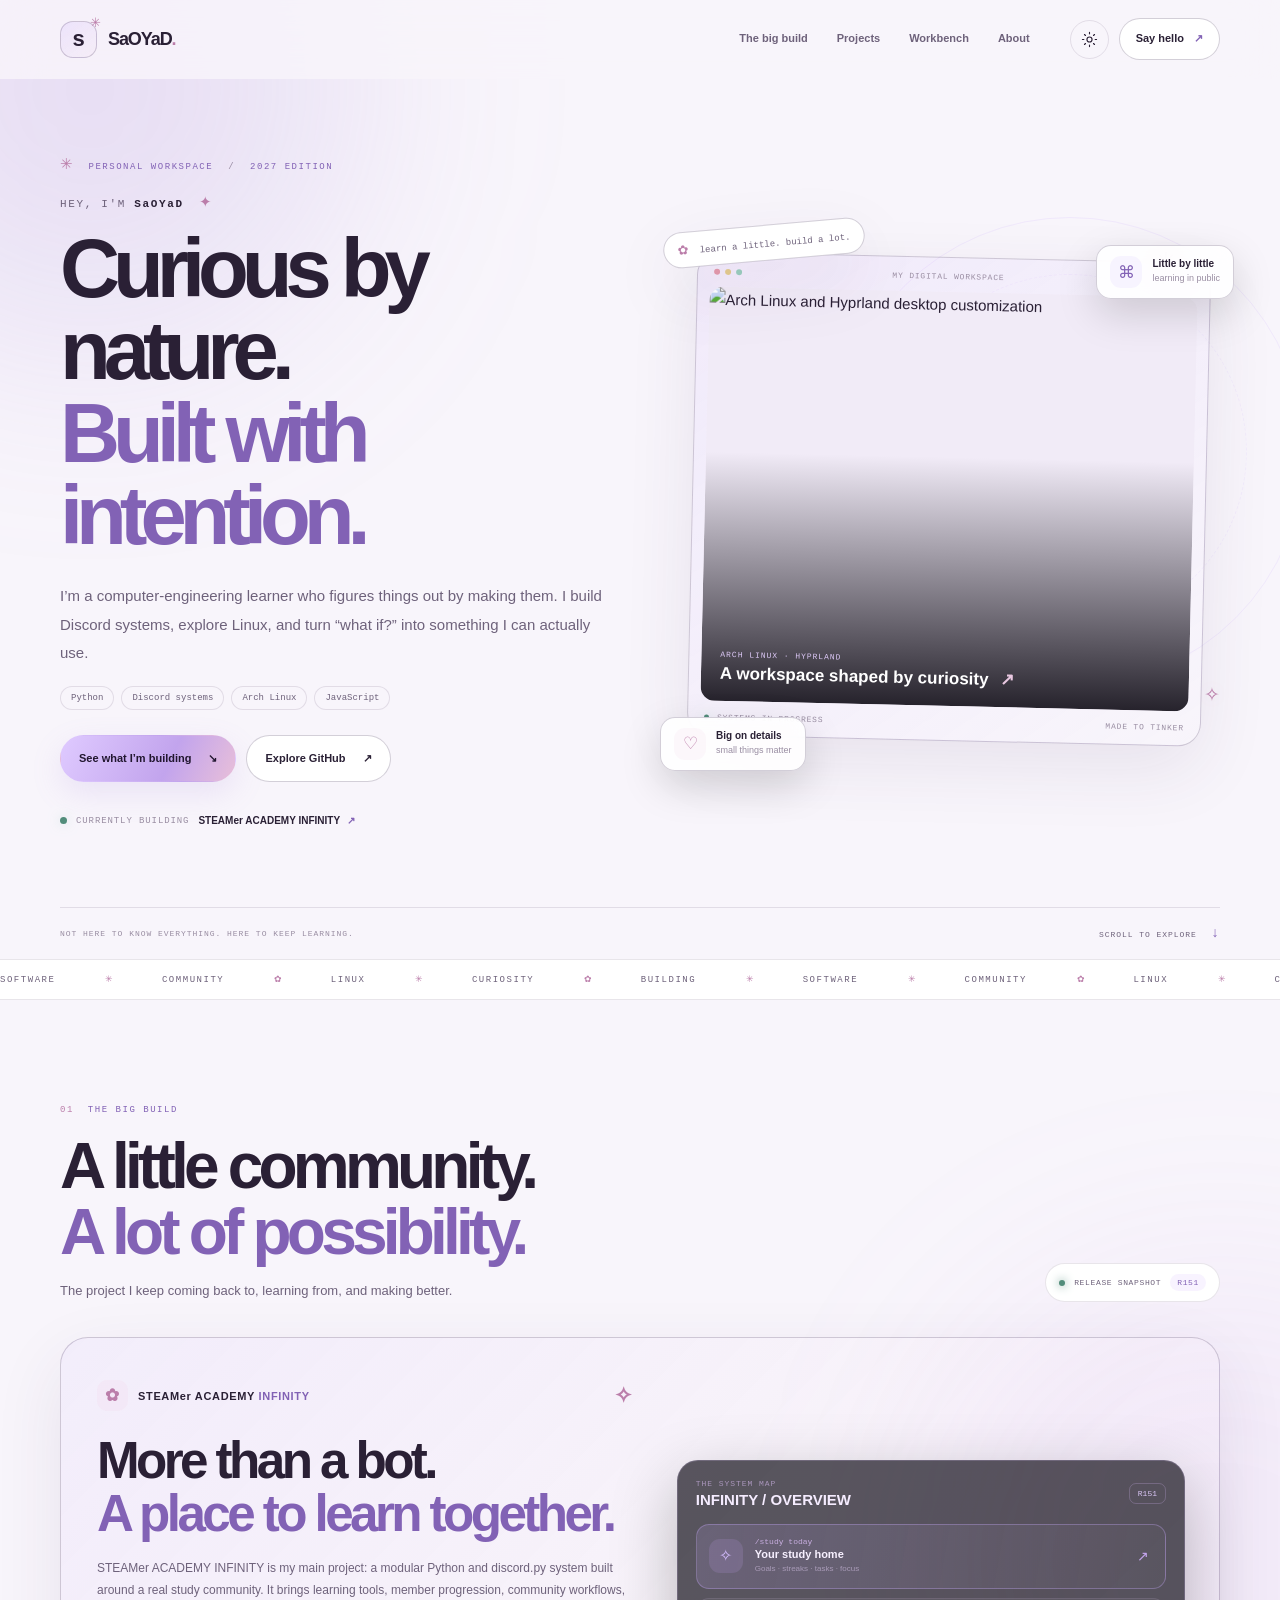
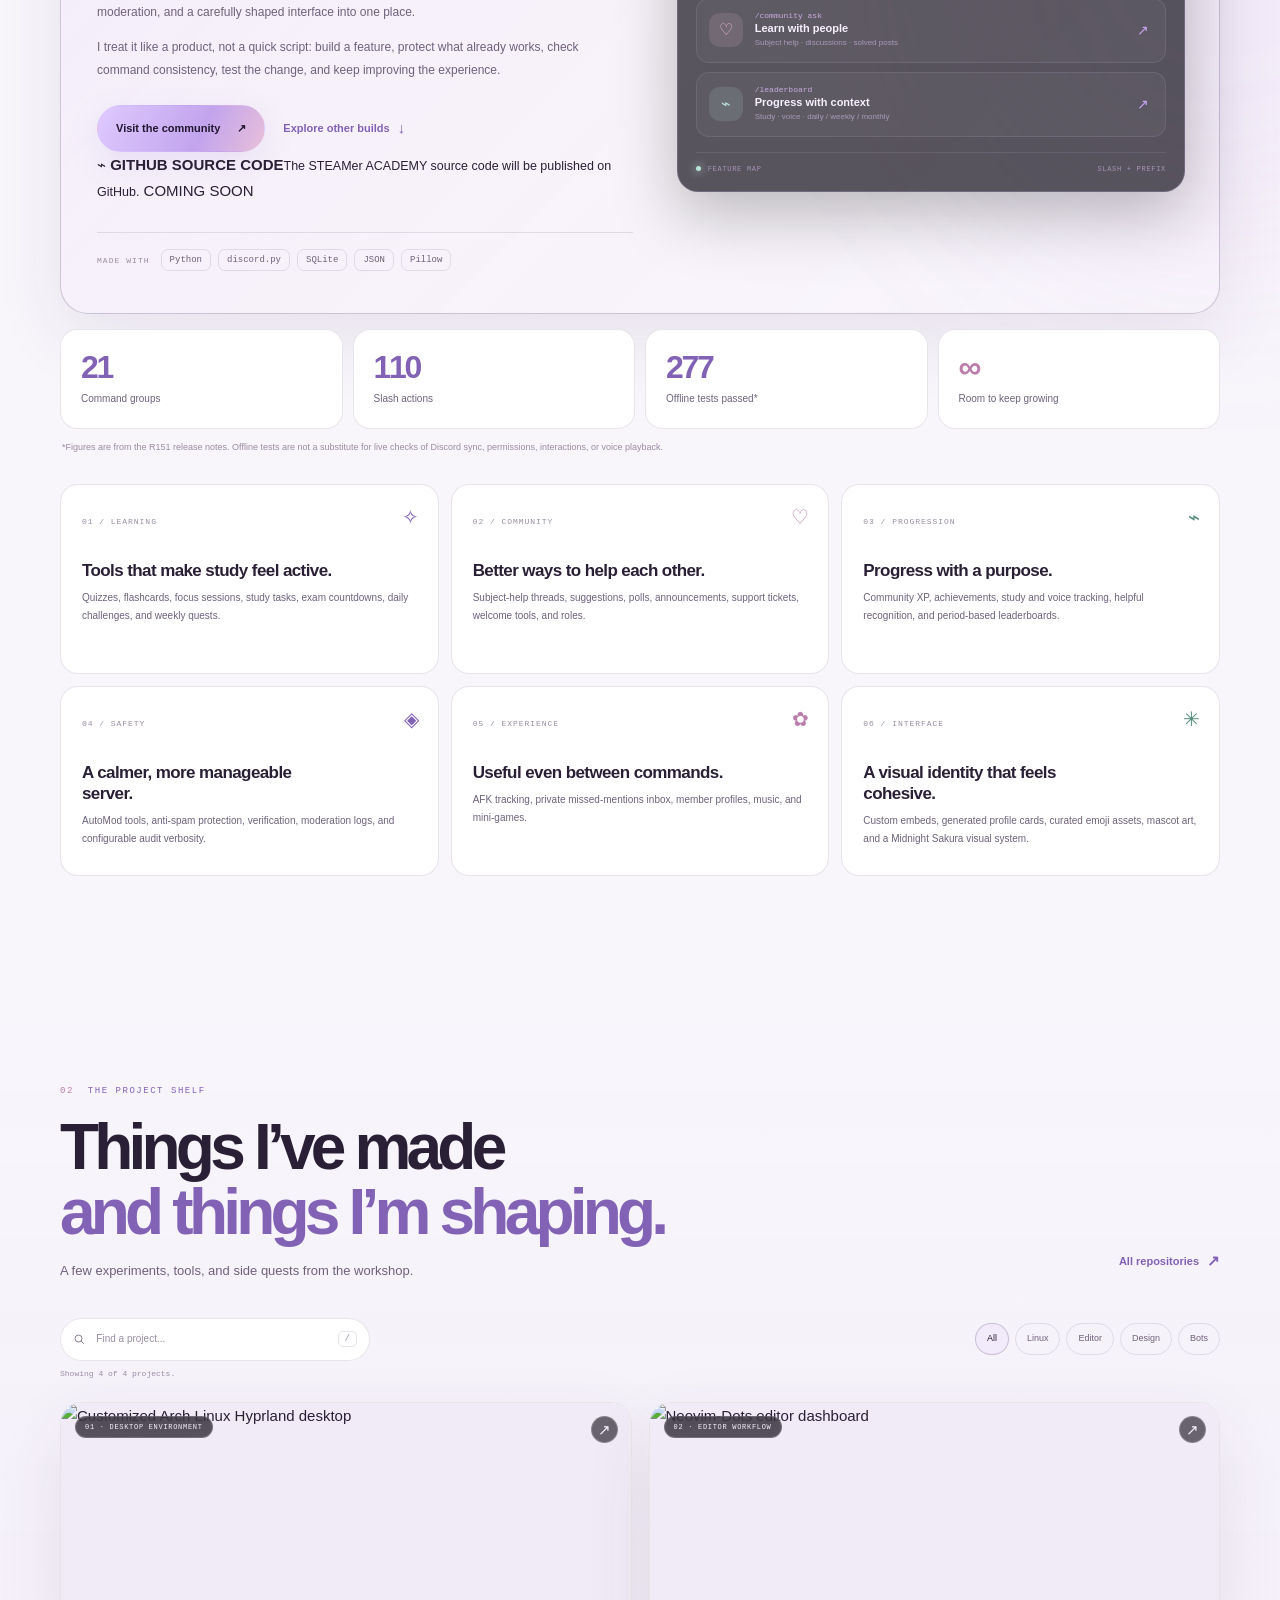
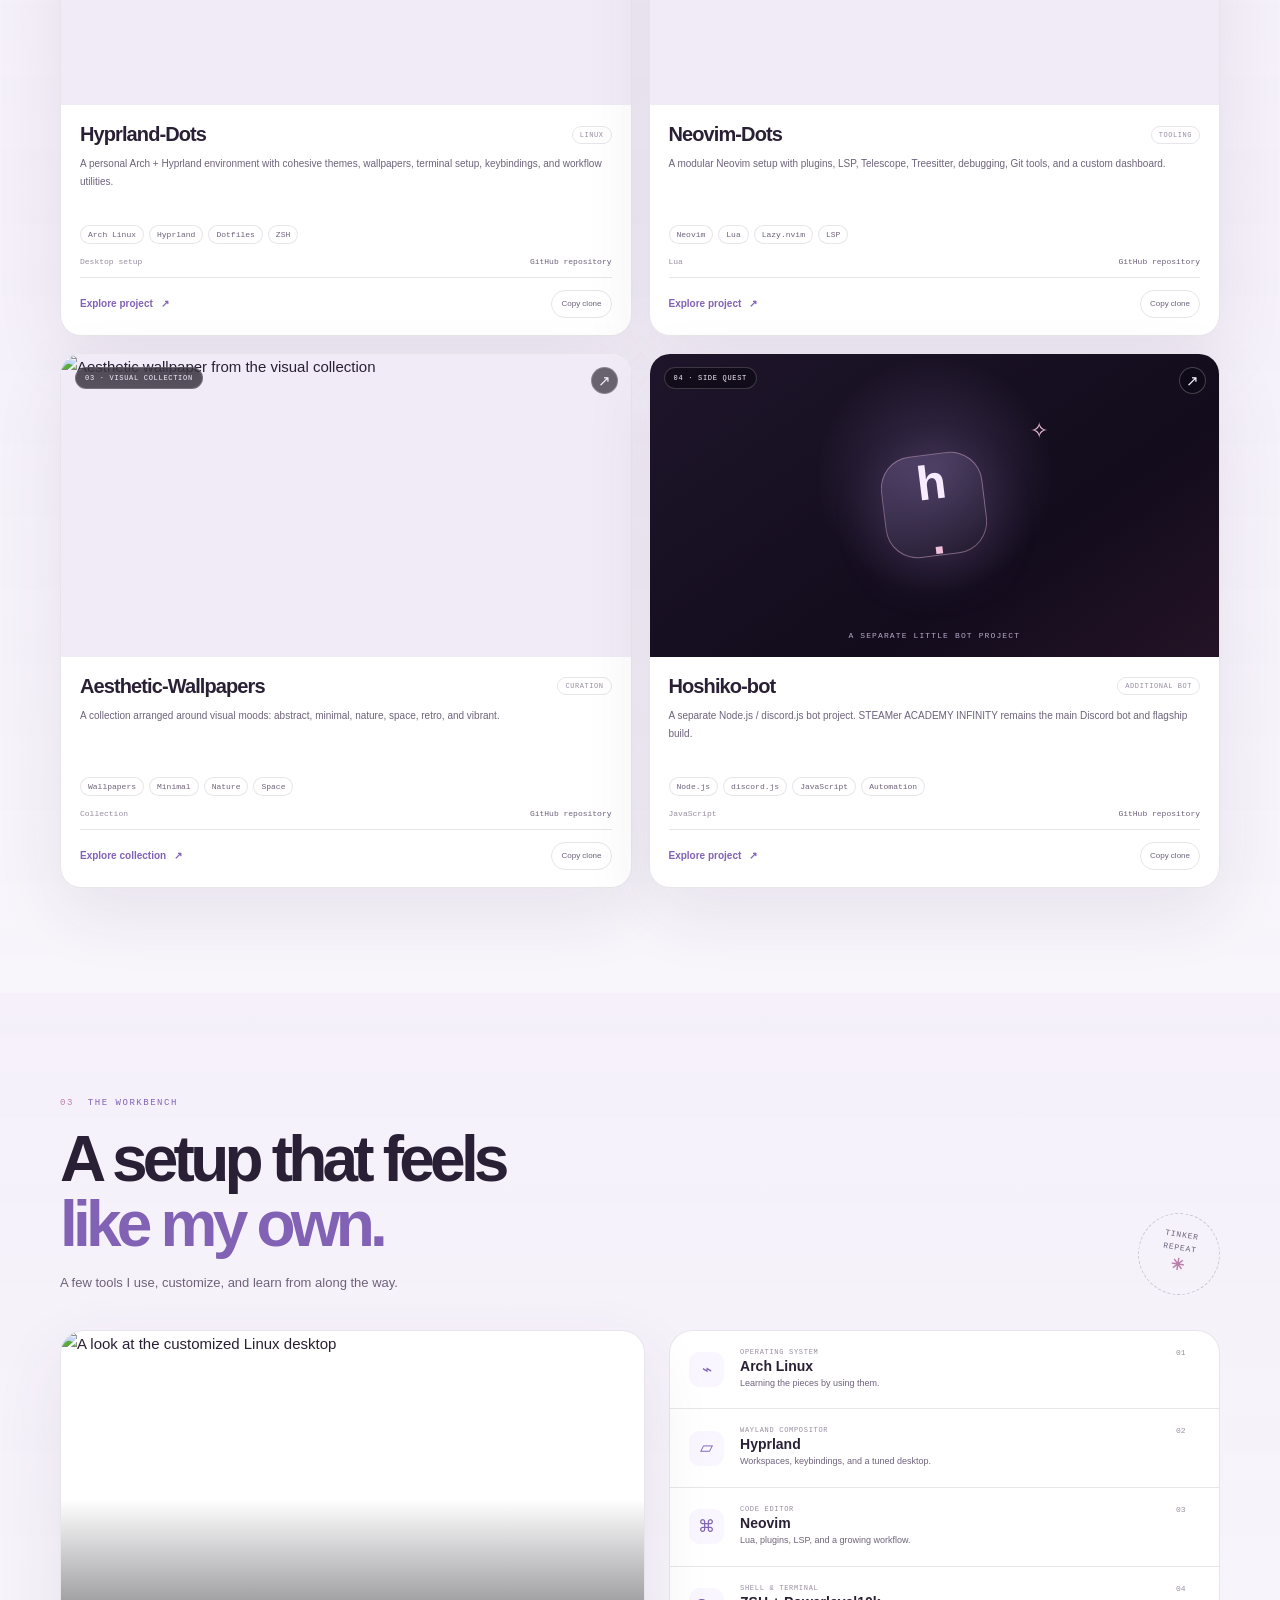
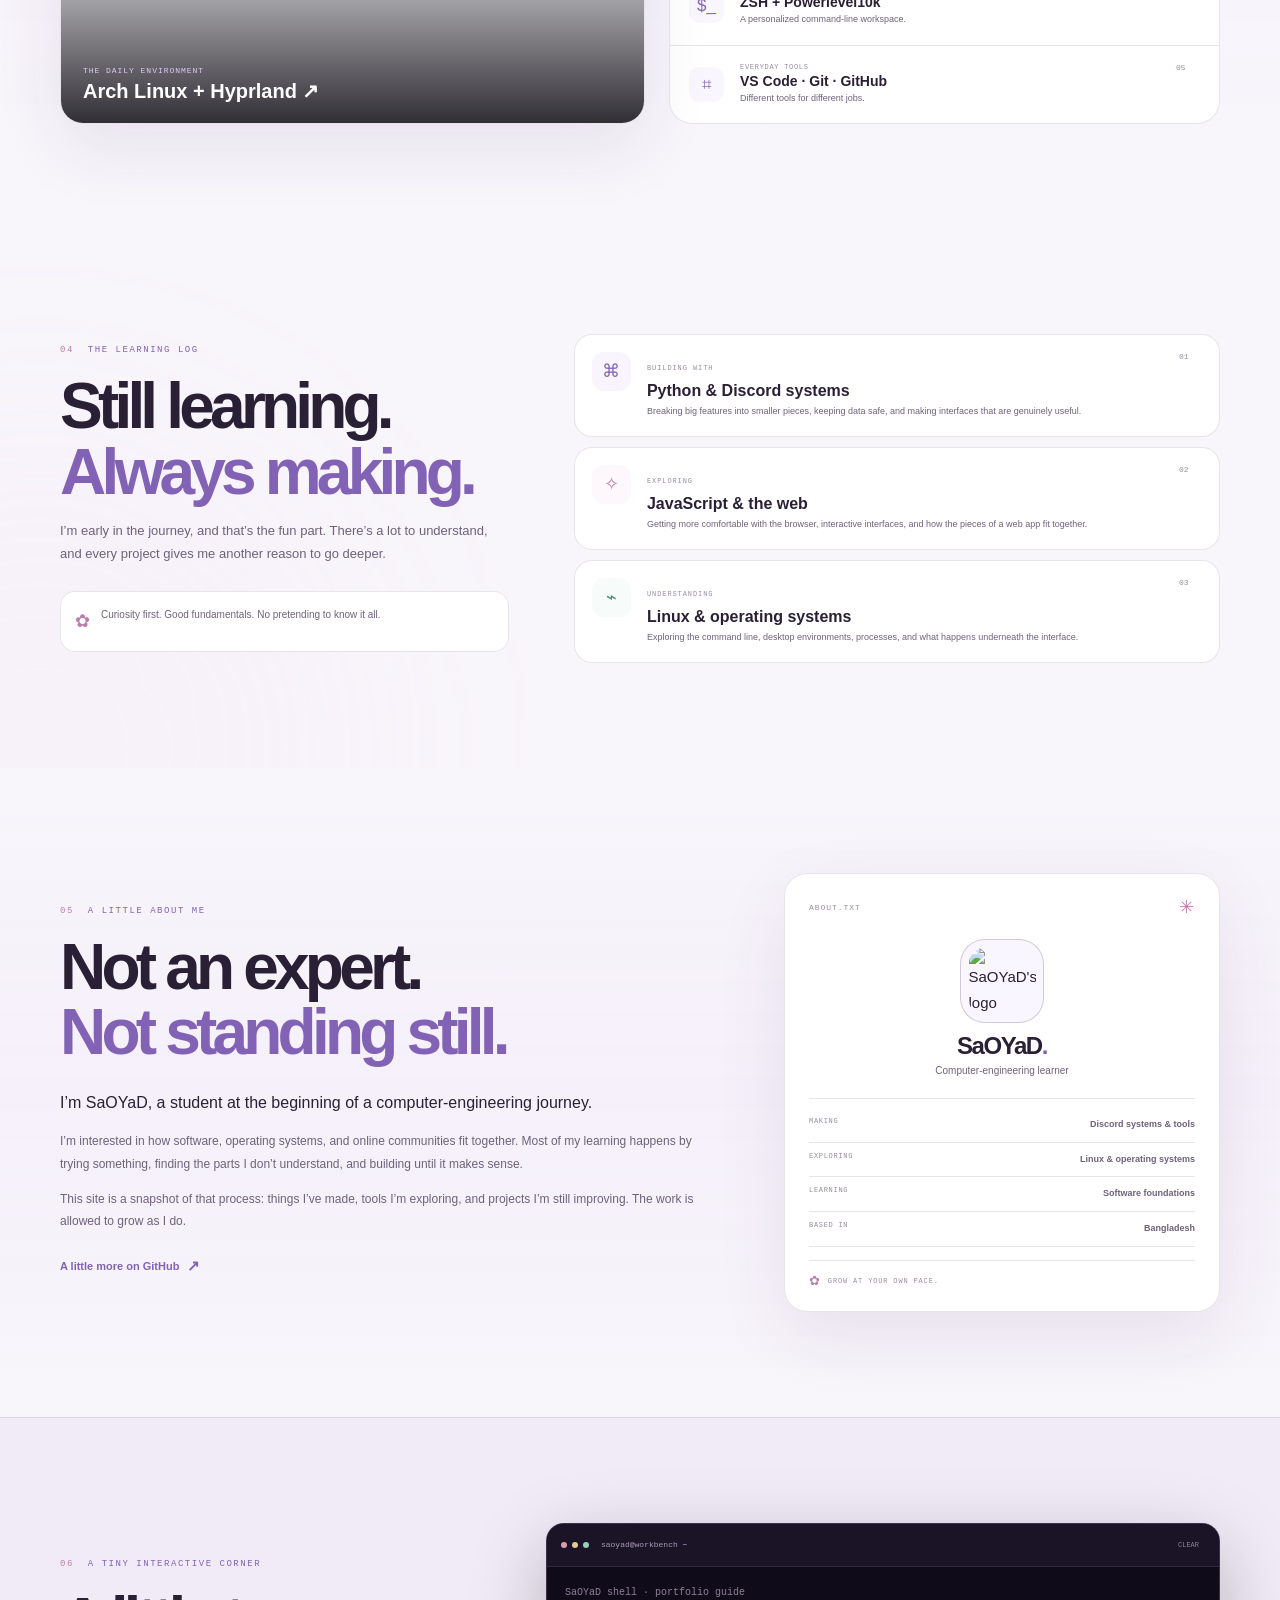
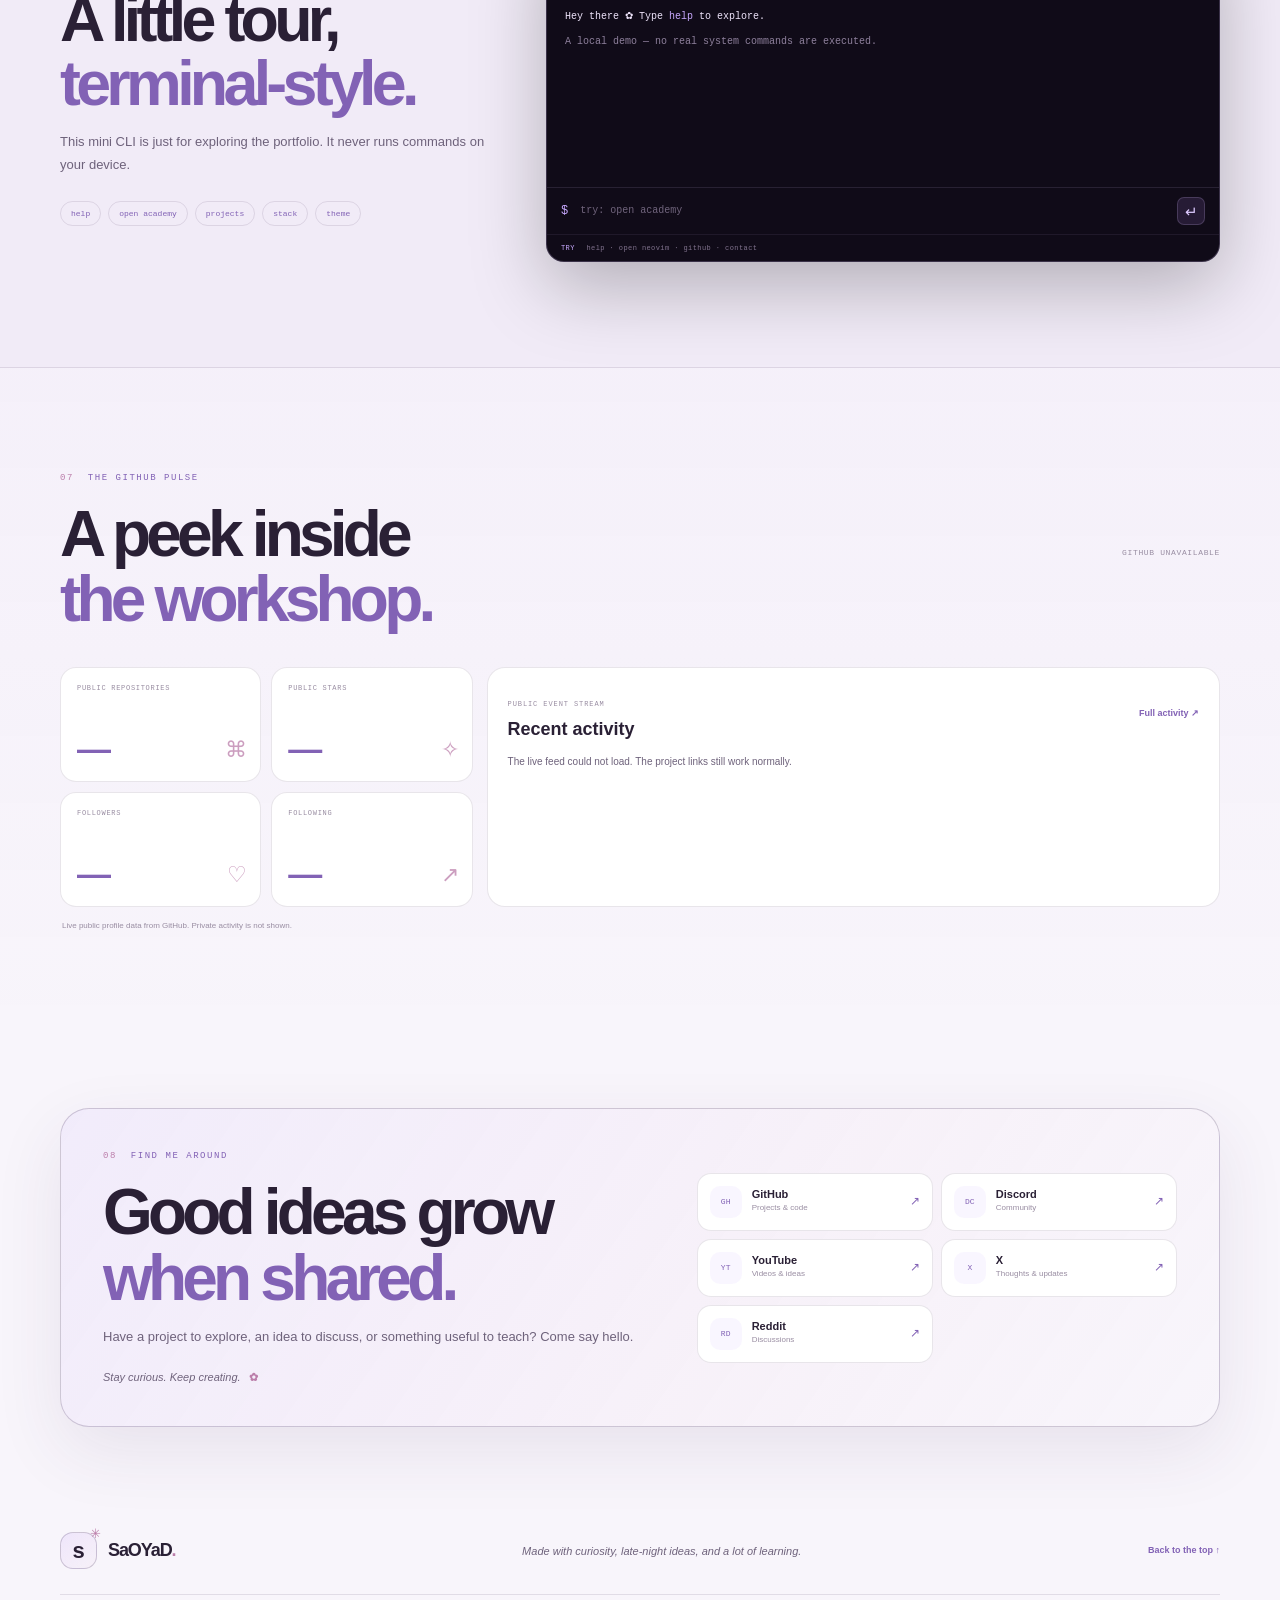
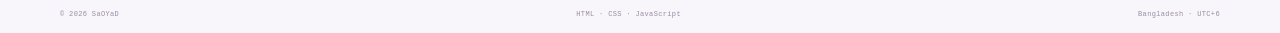
==== commit 5ff56e4c: "Clarify upcoming STEAMer ACADEMY source release" ====
--- a/index.html
+++ b/index.html
@@ -140,6 +140,11 @@
               <a class="button button-primary" href="https://discord.gg/2aRd2B52qZ" target="_blank" rel="noopener noreferrer">Visit the community <span>↗</span></a>
               <a class="text-link" href="#work">Explore other builds <span>↓</span></a>
             </div>
+            <div class="source-status" aria-label="Source code publication status">
+              <span class="source-status-icon">⌁</span>
+              <span class="source-status-copy"><b>GITHUB SOURCE CODE</b><small>The STEAMer ACADEMY source code will be published on GitHub.</small></span>
+              <span class="source-status-tag">COMING SOON</span>
+            </div>
             <div class="stack-line"><span>MADE WITH</span><b>Python</b><b>discord.py</b><b>SQLite</b><b>JSON</b><b>Pillow</b></div>
           </div>
 
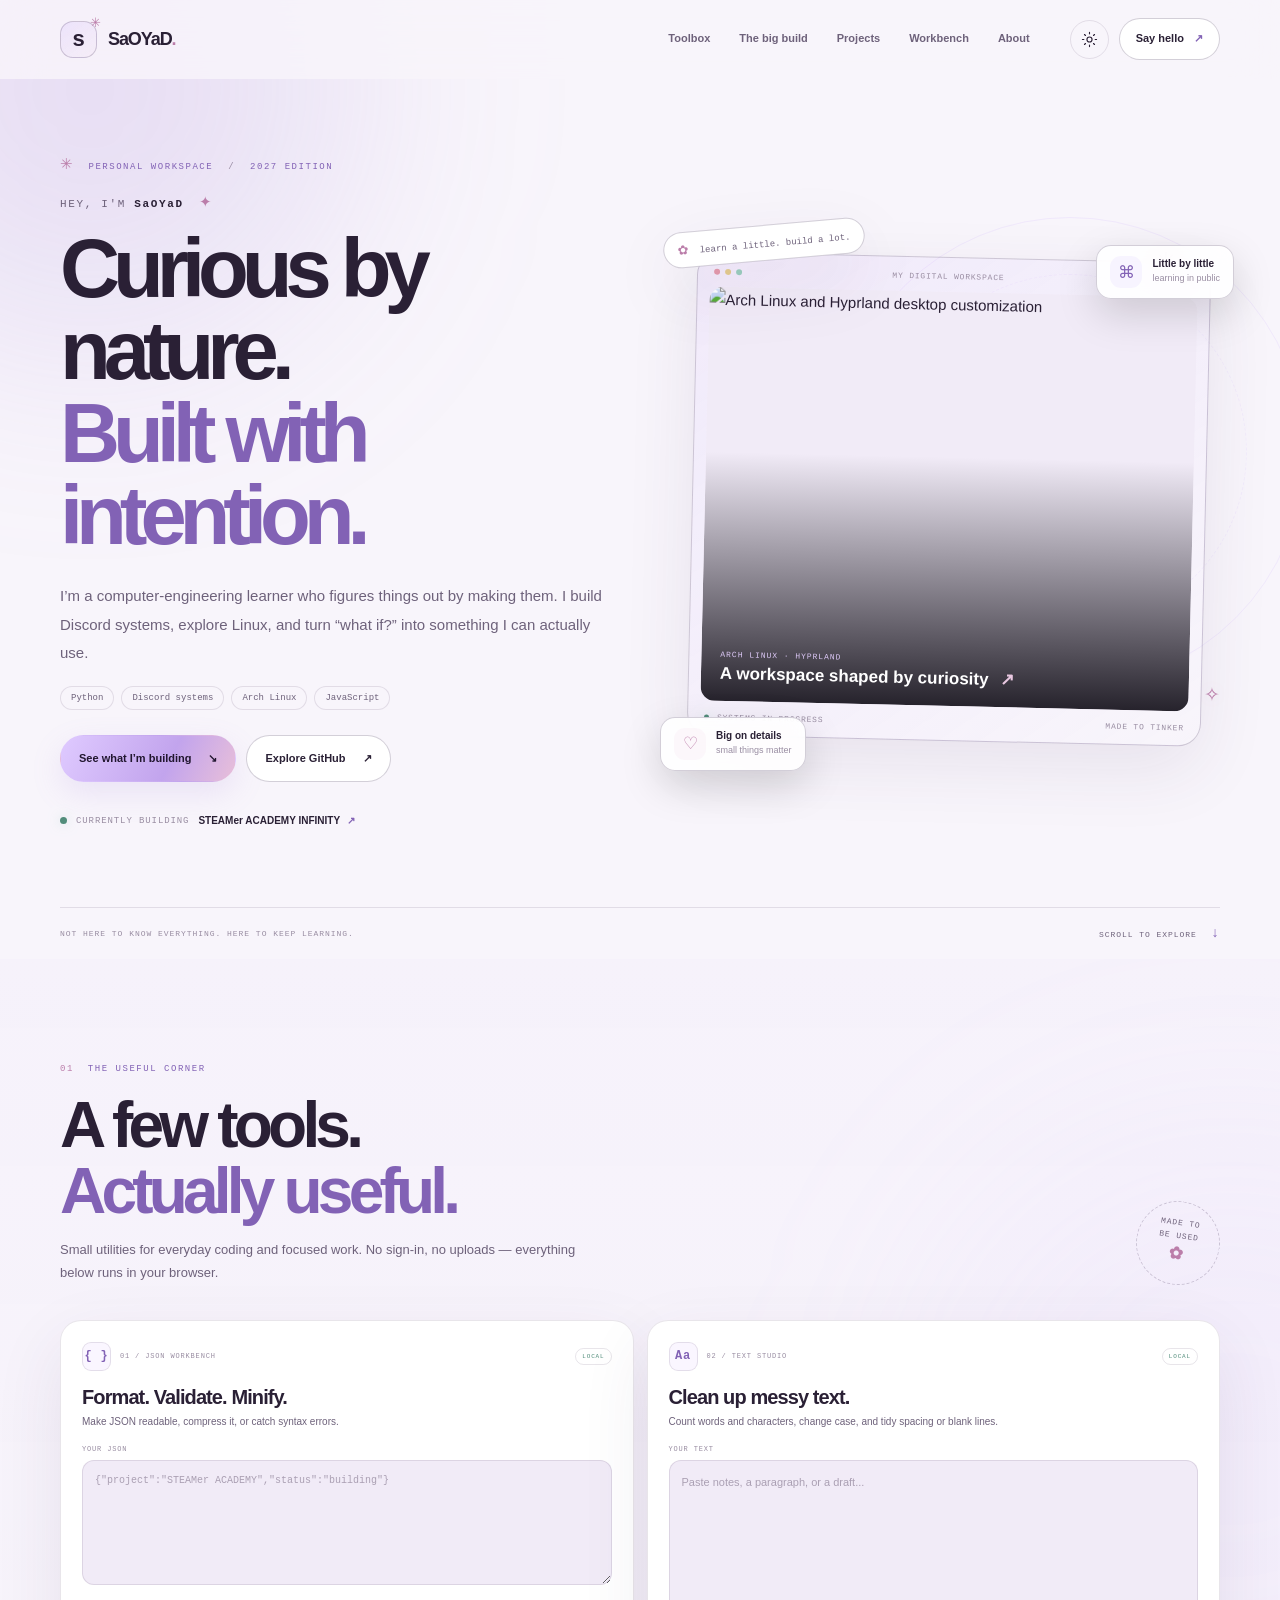
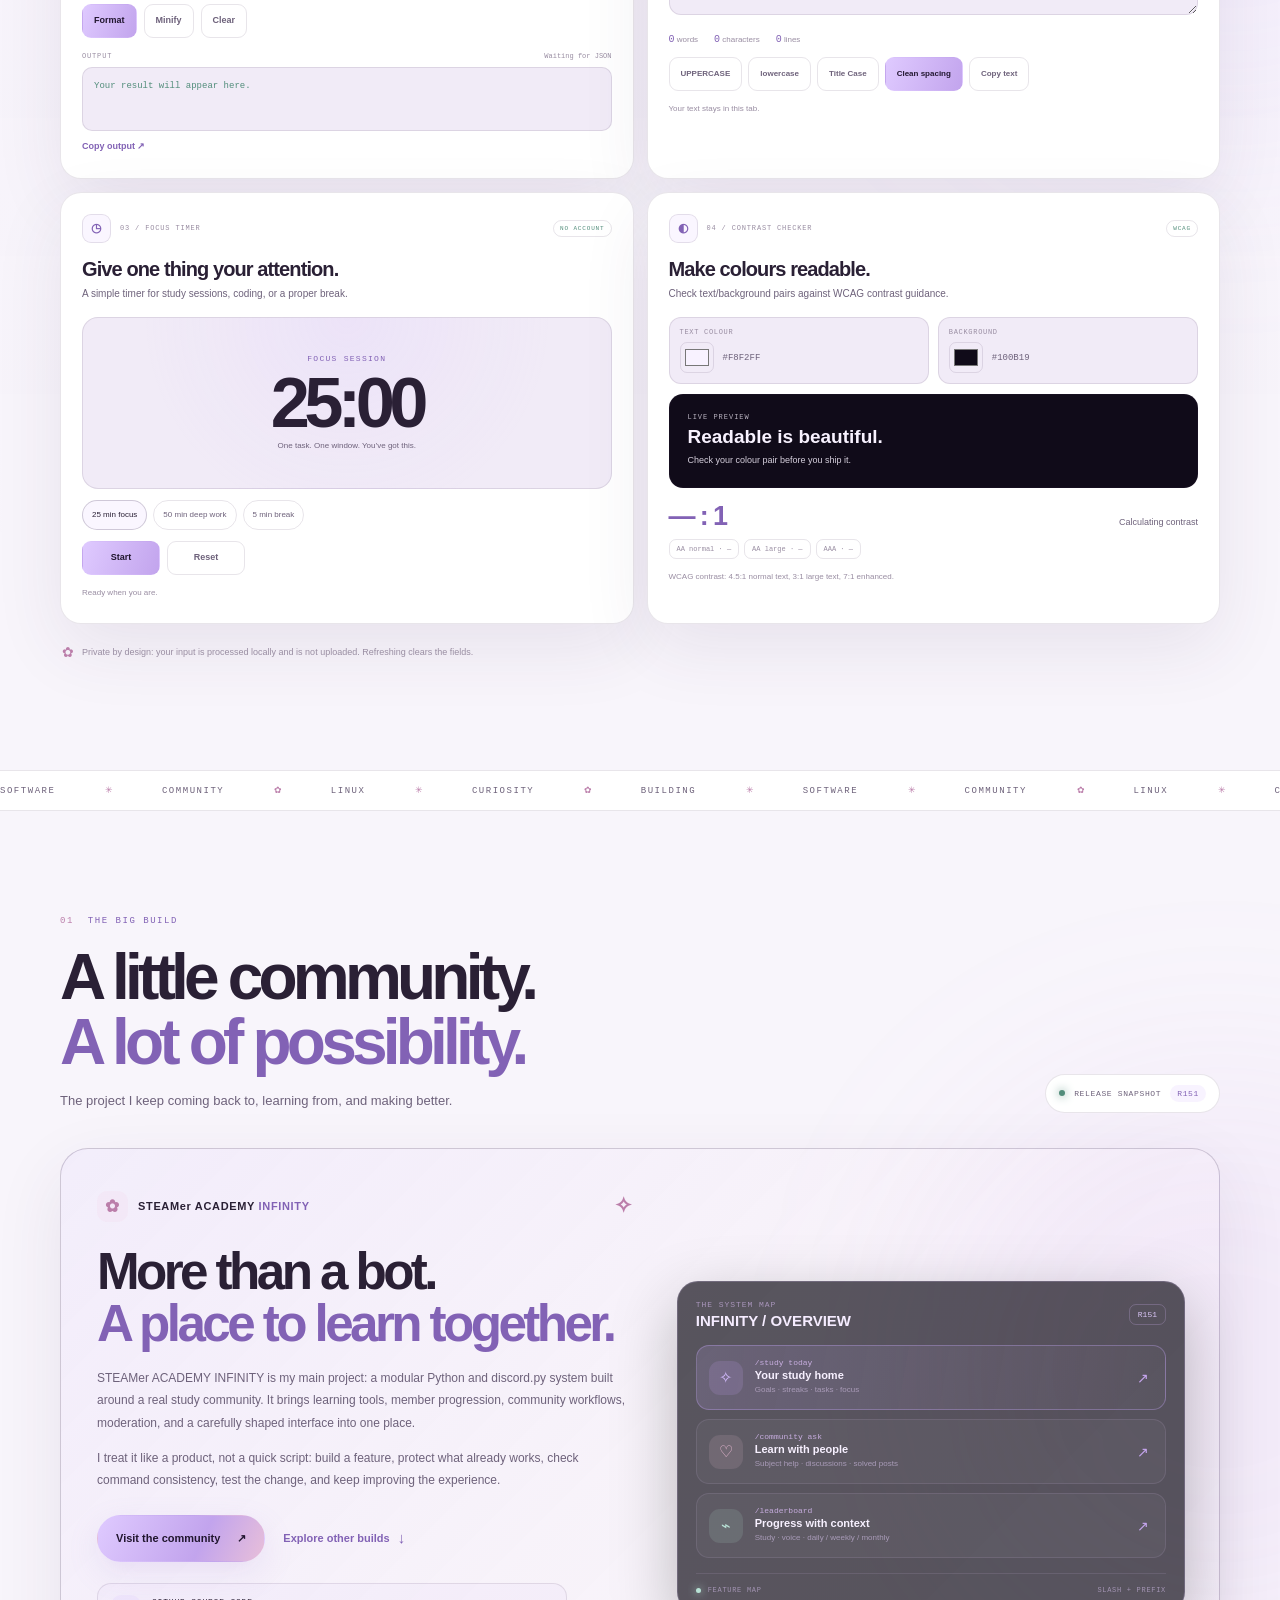
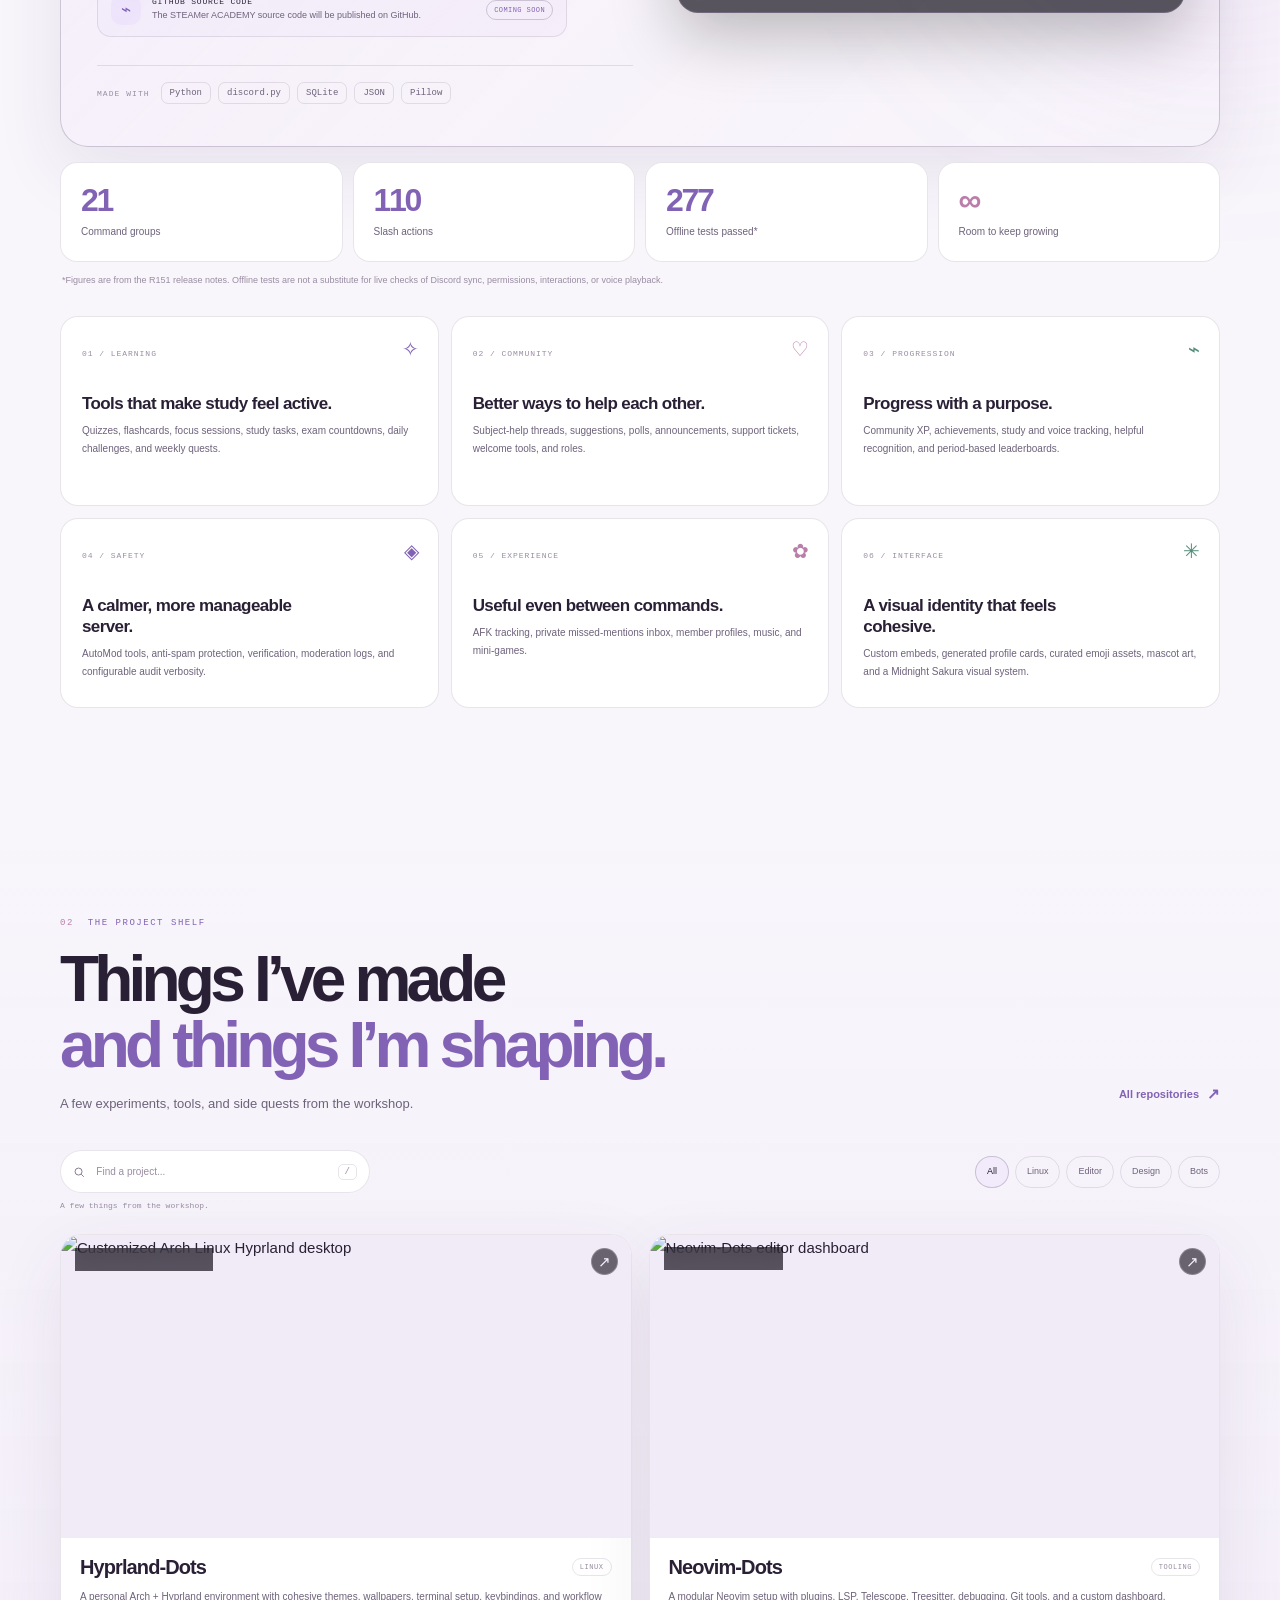
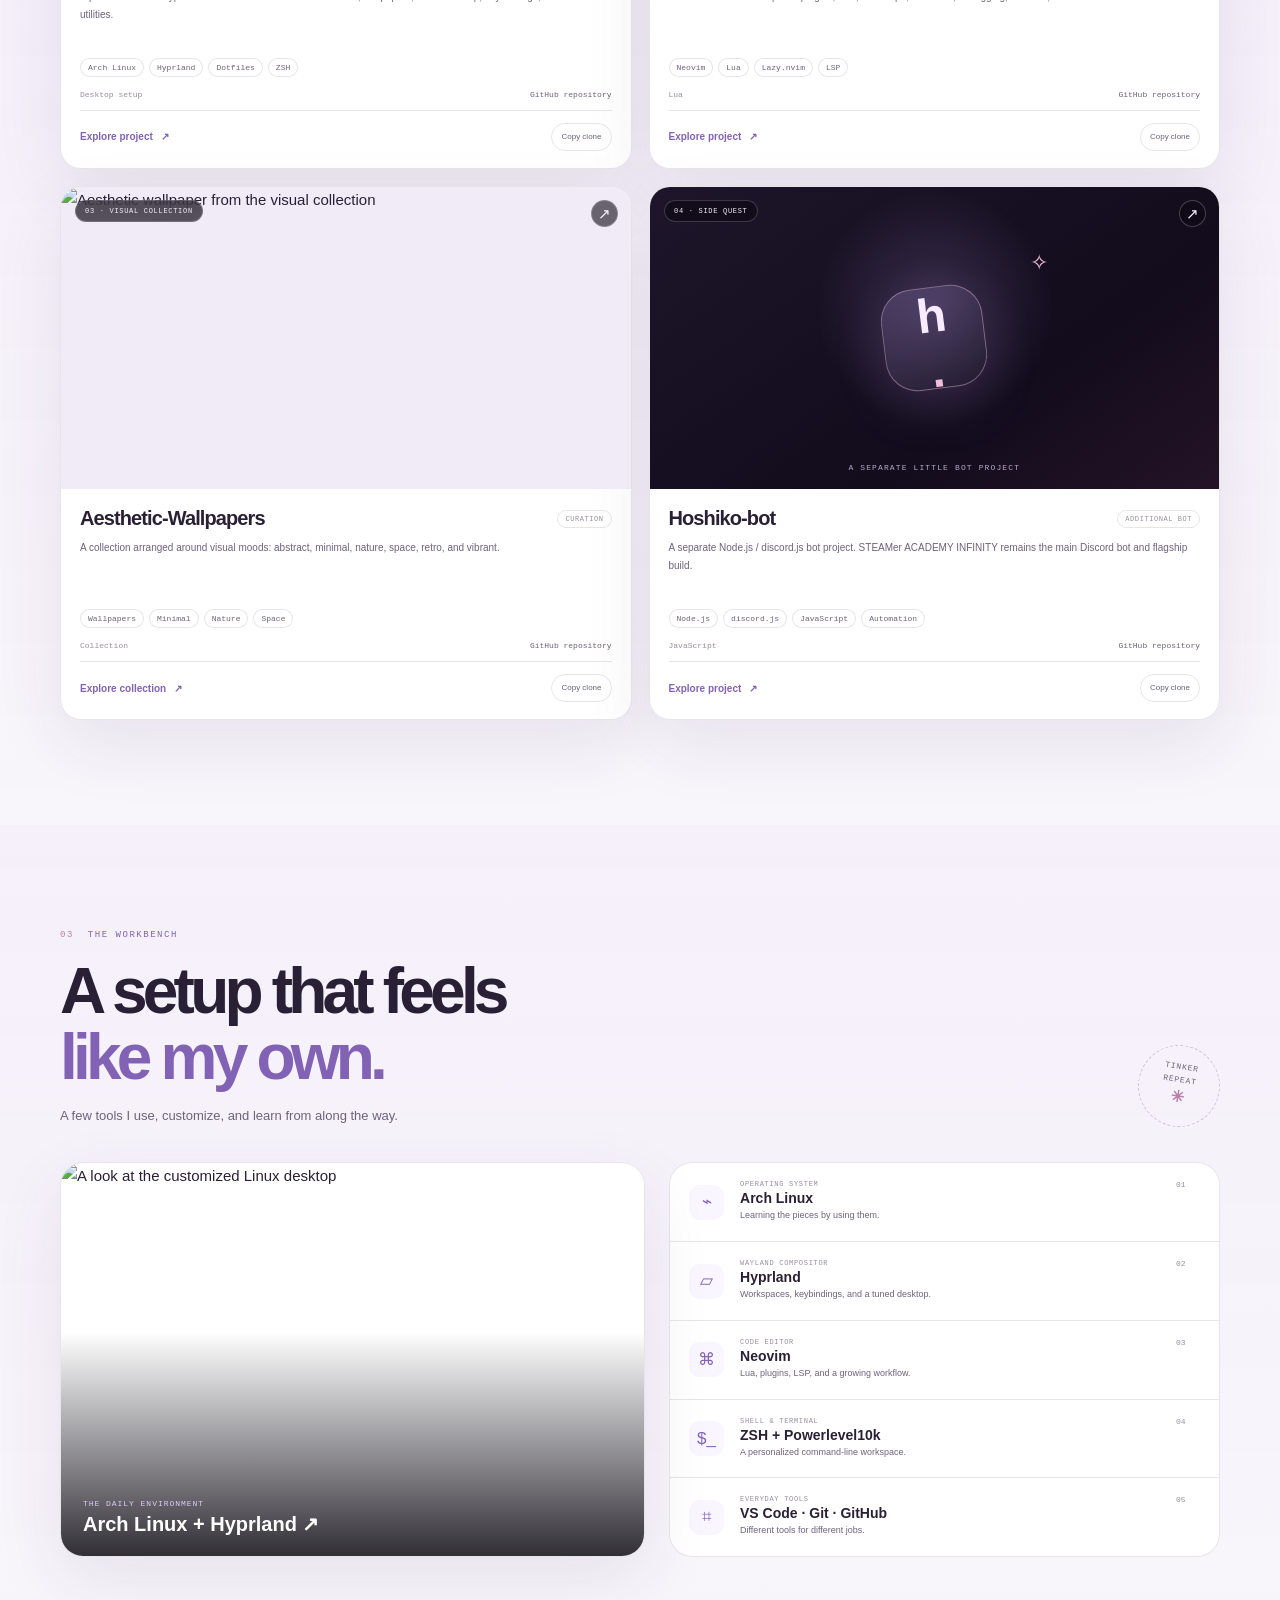
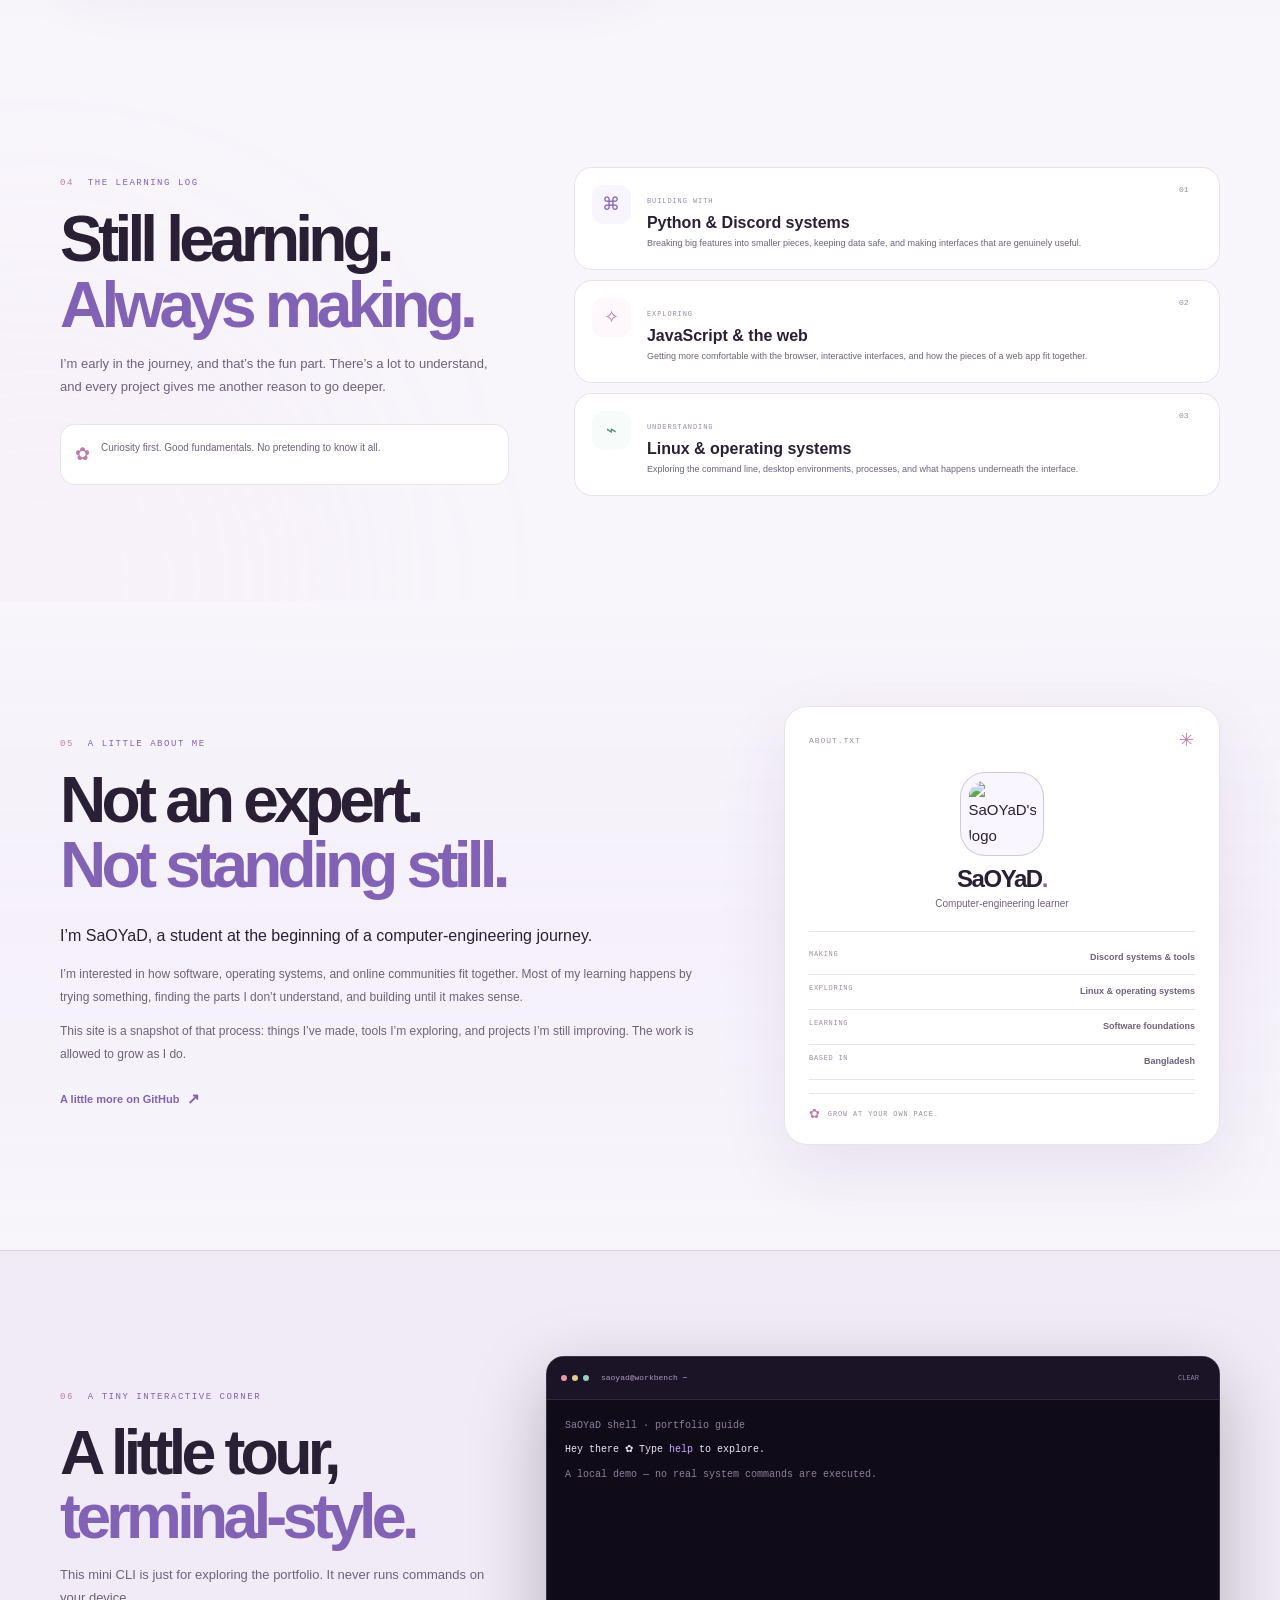
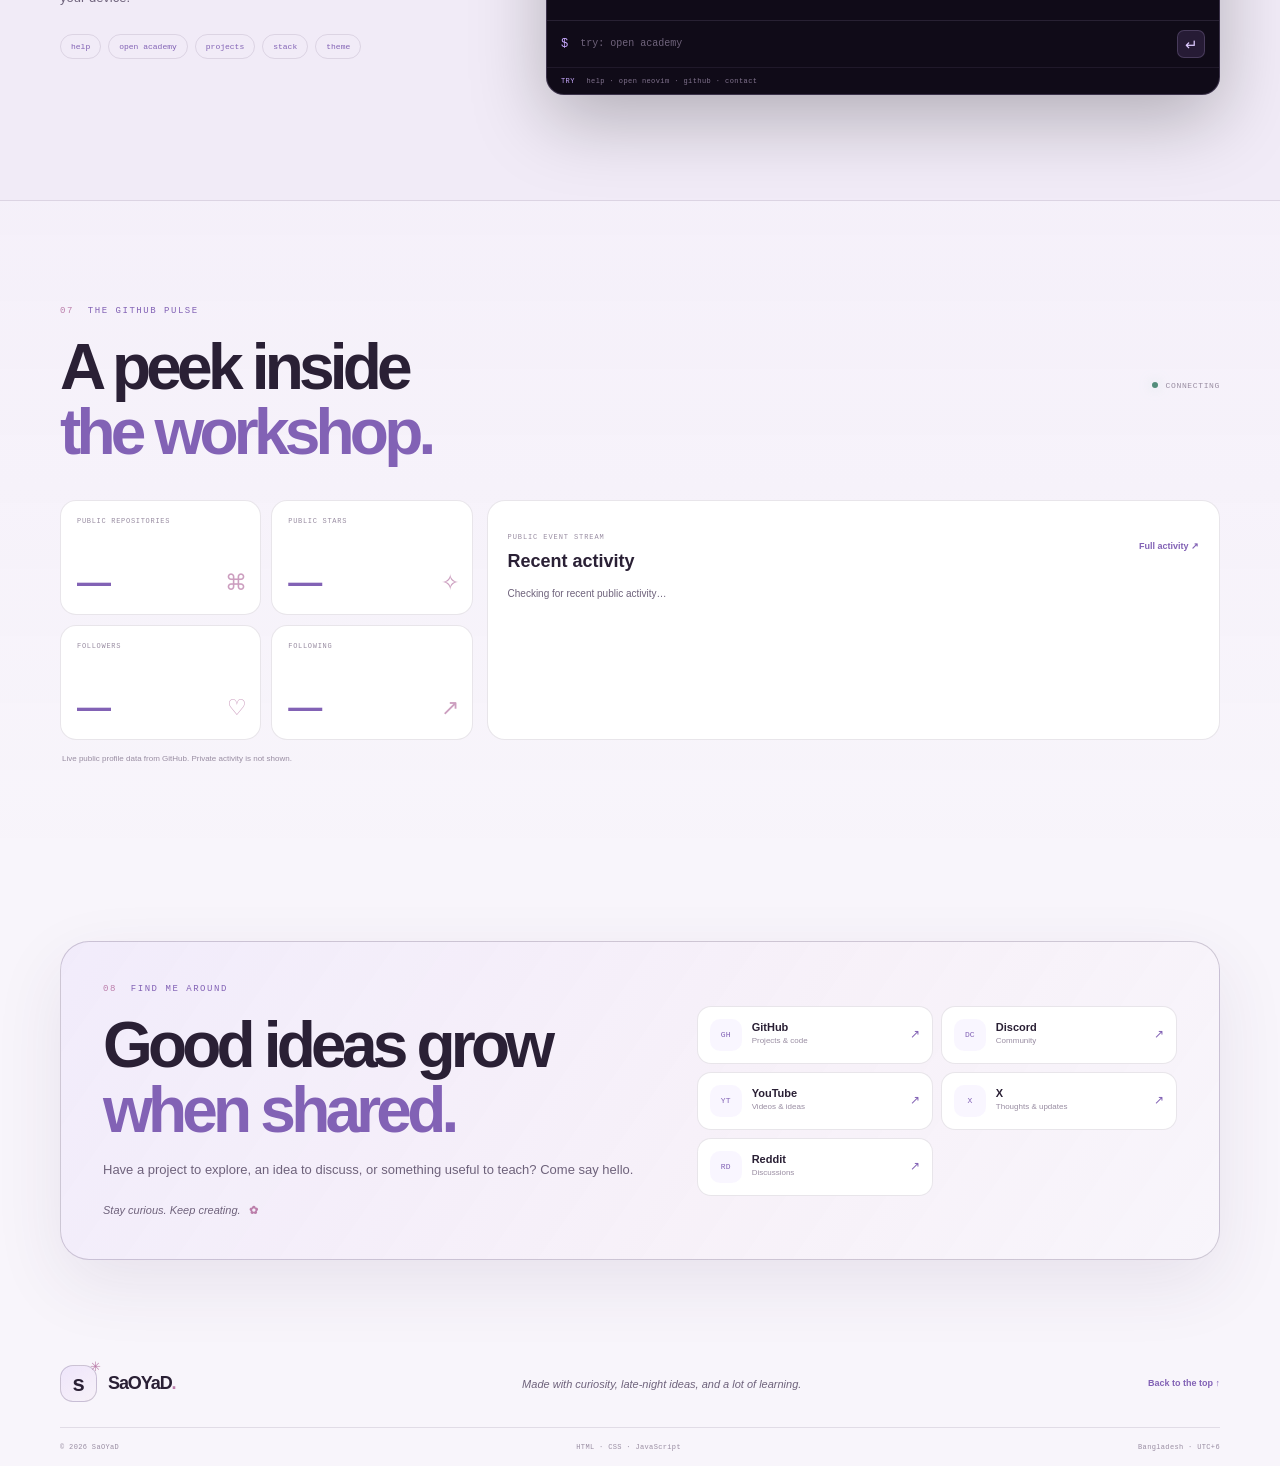
==== commit 306302c1: "Turn portfolio into a useful developer workbench" ====
--- a/index.html
+++ b/index.html
@@ -45,6 +45,7 @@
       </button>
       <div class="nav-panel" id="nav-panel">
         <div class="nav-links">
+          <a href="#toolbox">Toolbox</a>
           <a href="#academy">The big build</a>
           <a href="#work">Projects</a>
           <a href="#workbench">Workbench</a>
@@ -110,6 +111,83 @@
       <div class="hero-bottom">
         <span class="hero-motto">NOT HERE TO KNOW EVERYTHING. HERE TO KEEP LEARNING.</span>
         <a href="#academy" class="scroll-cue">SCROLL TO EXPLORE <span>↓</span></a>
+      </div>
+    </section>
+
+    <section class="section toolbox-section" id="toolbox" aria-labelledby="toolbox-title">
+      <div class="shell">
+        <div class="section-heading toolbox-heading">
+          <div>
+            <p class="eyebrow"><span>01</span> THE USEFUL CORNER</p>
+            <h2 id="toolbox-title">A few tools.<br><em>Actually useful.</em></h2>
+            <p class="section-lead">Small utilities for everyday coding and focused work. No sign-in, no uploads — everything below runs in your browser.</p>
+          </div>
+          <span class="toolbox-stamp">MADE TO<br>BE USED <b>✿</b></span>
+        </div>
+        <div class="utility-grid">
+          <article class="utility-card">
+            <div class="utility-topline"><span class="utility-icon">{ }</span><span>01 / JSON WORKBENCH</span><span class="utility-local">LOCAL</span></div>
+            <h3>Format. Validate. Minify.</h3>
+            <p>Make JSON readable, compress it, or catch syntax errors.</p>
+            <label class="field-label" for="json-input">YOUR JSON</label>
+            <textarea id="json-input" class="utility-textarea" spellcheck="false" autocapitalize="off" autocomplete="off" placeholder='{"project":"STEAMer ACADEMY","status":"building"}'></textarea>
+            <div class="utility-actions">
+              <button type="button" class="utility-button utility-button-primary" id="json-format">Format</button>
+              <button type="button" class="utility-button" id="json-minify">Minify</button>
+              <button type="button" class="utility-button" id="json-clear">Clear</button>
+            </div>
+            <div class="utility-result-head"><span>OUTPUT</span><span id="json-status" class="utility-status" role="status" aria-live="polite">Waiting for JSON</span></div>
+            <pre class="utility-output" id="json-output">Your result will appear here.</pre>
+            <button type="button" class="utility-copy" id="json-copy">Copy output ↗</button>
+          </article>
+          <article class="utility-card">
+            <div class="utility-topline"><span class="utility-icon">Aa</span><span>02 / TEXT STUDIO</span><span class="utility-local">LOCAL</span></div>
+            <h3>Clean up messy text.</h3>
+            <p>Count words and characters, change case, and tidy spacing or blank lines.</p>
+            <label class="field-label" for="text-input">YOUR TEXT</label>
+            <textarea id="text-input" class="utility-textarea text-input" spellcheck="true" placeholder="Paste notes, a paragraph, or a draft..."></textarea>
+            <div class="text-metrics" aria-live="polite"><span><b id="text-words">0</b> words</span><span><b id="text-chars">0</b> characters</span><span><b id="text-lines">0</b> lines</span></div>
+            <div class="utility-actions utility-actions-wrap">
+              <button type="button" class="utility-button" data-text-action="uppercase">UPPERCASE</button>
+              <button type="button" class="utility-button" data-text-action="lowercase">lowercase</button>
+              <button type="button" class="utility-button" data-text-action="title">Title Case</button>
+              <button type="button" class="utility-button utility-button-primary" data-text-action="clean">Clean spacing</button>
+              <button type="button" class="utility-button" data-text-action="copy">Copy text</button>
+            </div>
+            <p class="utility-hint" id="text-status" role="status" aria-live="polite">Your text stays in this tab.</p>
+          </article>
+          <article class="utility-card">
+            <div class="utility-topline"><span class="utility-icon">◷</span><span>03 / FOCUS TIMER</span><span class="utility-local">NO ACCOUNT</span></div>
+            <h3>Give one thing your attention.</h3>
+            <p>A simple timer for study sessions, coding, or a proper break.</p>
+            <div class="timer-face">
+              <span class="timer-label" id="timer-label">FOCUS SESSION</span>
+              <strong id="timer-display">25:00</strong>
+              <span class="timer-subtitle" id="timer-subtitle">One task. One window. You’ve got this.</span>
+            </div>
+            <div class="timer-presets" aria-label="Timer presets">
+              <button type="button" class="timer-preset active" data-timer-minutes="25" data-timer-label="FOCUS SESSION" aria-pressed="true">25 min focus</button>
+              <button type="button" class="timer-preset" data-timer-minutes="50" data-timer-label="DEEP FOCUS" aria-pressed="false">50 min deep work</button>
+              <button type="button" class="timer-preset" data-timer-minutes="5" data-timer-label="SHORT BREAK" aria-pressed="false">5 min break</button>
+            </div>
+            <div class="timer-actions"><button type="button" class="utility-button utility-button-primary" id="timer-start">Start</button><button type="button" class="utility-button" id="timer-reset">Reset</button></div>
+            <p class="utility-hint" id="timer-status" role="status" aria-live="polite">Ready when you are.</p>
+          </article>
+          <article class="utility-card">
+            <div class="utility-topline"><span class="utility-icon">◐</span><span>04 / CONTRAST CHECKER</span><span class="utility-local">WCAG</span></div>
+            <h3>Make colours readable.</h3>
+            <p>Check text/background pairs against WCAG contrast guidance.</p>
+            <div class="contrast-pickers">
+              <label class="color-control"><span>TEXT COLOUR</span><input id="contrast-fg" type="color" value="#f8f2ff"><code id="contrast-fg-value">#F8F2FF</code></label>
+              <label class="color-control"><span>BACKGROUND</span><input id="contrast-bg" type="color" value="#100b19"><code id="contrast-bg-value">#100B19</code></label>
+            </div>
+            <div class="contrast-preview" id="contrast-preview"><span>LIVE PREVIEW</span><strong>Readable is beautiful.</strong><small>Check your colour pair before you ship it.</small></div>
+            <div class="contrast-result"><strong id="contrast-ratio">— : 1</strong><span id="contrast-grade">Calculating contrast</span></div>
+            <div class="contrast-badges"><span id="contrast-aa">AA normal · —</span><span id="contrast-large">AA large · —</span><span id="contrast-aaa">AAA · —</span></div>
+            <p class="utility-hint">WCAG contrast: 4.5:1 normal text, 3:1 large text, 7:1 enhanced.</p>
+          </article>
+        </div>
+        <p class="toolbox-footnote"><span>✿</span> Private by design: your input is processed locally and is not uploaded. Refreshing clears the fields.</p>
       </div>
     </section>
 
--- a/styles.css
+++ b/styles.css
@@ -137,6 +137,14 @@
 .academy-main h3 em{color:var(--violet);font-style:normal}
 .academy-main>p{max-width:560px;margin:0 0 13px;color:var(--muted);font-size:12px;line-height:1.85}
 .academy-actions{display:flex;align-items:center;flex-wrap:wrap;gap:18px;margin-top:24px}
+.source-status{display:flex;align-items:center;gap:11px;max-width:470px;margin-top:21px;padding:11px 13px;border:1px solid var(--line);border-radius:14px;background:rgba(201,170,255,.055)}
+.source-status-icon{width:30px;height:30px;flex:none;display:grid;place-items:center;border-radius:10px;background:rgba(201,170,255,.12);color:var(--violet);font-size:17px}
+.source-status-copy{min-width:0;flex:1}
+.source-status-copy b,.source-status-copy small{display:block}
+.source-status-copy b{color:var(--text);font:8px "DM Mono",monospace;letter-spacing:.1em}
+.source-status-copy small{margin-top:3px;color:var(--muted);font-size:9px;line-height:1.5}
+.source-status-tag{flex:none;padding:5px 7px;border:1px solid var(--line-strong);border-radius:999px;color:var(--violet);font:7px "DM Mono",monospace;letter-spacing:.06em}
+
 .text-link{display:inline-flex;align-items:center;gap:8px;color:var(--violet);font-size:11px;font-weight:700}
 .text-link span{font-size:15px}
 .stack-line{display:flex;align-items:center;flex-wrap:wrap;gap:7px;margin-top:28px;padding-top:16px;border-top:1px solid var(--line)}
@@ -471,3 +479,66 @@
   *,*::before,*::after{scroll-behavior:auto!important;animation-duration:.01ms!important;animation-iteration-count:1!important;transition-duration:.01ms!important}
   .reveal{opacity:1;transform:none}
 }
+
+
+/* Browser-only utilities: JSON, text, focus and accessible colour contrast */
+.toolbox-section{position:relative;overflow:hidden;background:linear-gradient(180deg,rgba(201,170,255,.035),transparent 88%)}
+.toolbox-section:before{content:"";position:absolute;z-index:-1;right:-260px;top:170px;width:620px;height:620px;border-radius:50%;background:rgba(201,170,255,.075);filter:blur(110px)}
+.toolbox-heading{align-items:flex-end}
+.toolbox-stamp{width:84px;height:84px;flex:none;display:grid;place-content:center;border:1px dashed var(--line-strong);border-radius:50%;color:var(--muted);text-align:center;font:8px/1.55 "DM Mono",monospace;letter-spacing:.11em;transform:rotate(8deg)}
+.toolbox-stamp b{color:var(--pink);font-size:17px}
+.utility-grid{display:grid;grid-template-columns:repeat(2,minmax(0,1fr));gap:13px}
+.utility-card{min-width:0;padding:21px;border:1px solid var(--line);border-radius:21px;background:var(--surface);box-shadow:var(--shadow)}
+.utility-topline{display:flex;align-items:center;gap:9px;color:var(--dim);font:7px "DM Mono",monospace;letter-spacing:.12em}
+.utility-icon{width:29px;height:29px;flex:none;display:grid;place-items:center;border:1px solid var(--line);border-radius:9px;background:rgba(201,170,255,.1);color:var(--violet);font:600 12px "DM Mono",monospace}
+.utility-local{margin-left:auto;padding:4px 6px;border:1px solid var(--line);border-radius:999px;color:var(--mint);font-size:6px}
+.utility-card h3{margin:15px 0 4px;font:600 20px "Space Grotesk",sans-serif;letter-spacing:-.045em}
+.utility-card>p:not(.utility-hint){margin:0 0 15px;color:var(--muted);font-size:10px;line-height:1.75}
+.field-label,.utility-result-head>span:first-child{display:block;margin-bottom:7px;color:var(--dim);font:7px "DM Mono",monospace;letter-spacing:.12em}
+.utility-textarea{width:100%;min-height:125px;resize:vertical;padding:12px;border:1px solid var(--line);border-radius:12px;outline:none;background:var(--bg-soft);color:var(--text);font:10px/1.65 "DM Mono",monospace;transition:border-color .2s,box-shadow .2s}
+.utility-textarea:focus{border-color:var(--violet);box-shadow:0 0 0 3px rgba(201,170,255,.09)}
+.utility-textarea::placeholder{color:var(--dim);opacity:.8}
+.text-input{min-height:155px;font-family:"DM Sans",sans-serif;font-size:11px}
+.utility-actions{display:flex;flex-wrap:wrap;gap:7px;margin-top:10px}
+.utility-button{min-height:34px;padding:0 11px;border:1px solid var(--line);border-radius:9px;background:transparent;color:var(--muted);font-size:9px;font-weight:600;cursor:pointer;transition:all .18s}
+.utility-button:hover{border-color:var(--line-strong);background:rgba(201,170,255,.08);color:var(--text)}
+.utility-button-primary{border-color:transparent;background:linear-gradient(110deg,#dfcaff,#c2a4ed);color:#21162f}
+.utility-button-primary:hover{background:linear-gradient(110deg,#eadbff,#d4bafa);color:#21162f}
+.utility-result-head{display:flex;justify-content:space-between;align-items:center;margin-top:14px}
+.utility-result-head>span:first-child{margin:0}
+.utility-status{color:var(--dim);font:7px "DM Mono",monospace}
+.utility-status.is-error{color:#e5a4b5}.utility-status.is-good{color:var(--mint)}
+.utility-output{min-height:64px;max-height:170px;overflow:auto;margin:7px 0 0;padding:11px;border:1px solid var(--line);border-radius:10px;background:var(--bg-soft);color:var(--mint);font:9px/1.65 "DM Mono",monospace;white-space:pre-wrap;overflow-wrap:anywhere}
+.utility-copy{margin-top:8px;padding:0;border:0;background:transparent;color:var(--violet);font-size:9px;font-weight:700;cursor:pointer}
+.utility-copy:hover{text-decoration:underline;text-underline-offset:3px}
+.text-metrics{display:flex;flex-wrap:wrap;gap:16px;margin-top:9px;color:var(--dim);font-size:8px}
+.text-metrics b{color:var(--violet);font:500 10px "DM Mono",monospace}
+.utility-actions-wrap{gap:6px}.utility-actions-wrap .utility-button{font-size:8px}
+.utility-hint{min-height:15px;margin:12px 0 0;color:var(--dim);font-size:8px;line-height:1.6}
+.timer-face{display:flex;align-items:center;flex-direction:column;justify-content:center;min-height:172px;margin-top:12px;border:1px solid var(--line);border-radius:16px;background:radial-gradient(circle at 50% 0,rgba(201,170,255,.12),transparent 65%),var(--bg-soft);text-align:center}
+.timer-label{color:var(--violet);font:8px "DM Mono",monospace;letter-spacing:.16em}
+.timer-face strong{margin:5px 0 1px;font:600 clamp(3rem,6vw,4.4rem)/1 "Space Grotesk",sans-serif;letter-spacing:-.08em;font-variant-numeric:tabular-nums}
+.timer-subtitle{color:var(--muted);font-size:8px}
+.timer-presets{display:flex;flex-wrap:wrap;gap:6px;margin-top:11px}
+.timer-preset{padding:7px 9px;border:1px solid var(--line);border-radius:999px;background:transparent;color:var(--muted);font-size:8px;cursor:pointer}
+.timer-preset.active,.timer-preset:hover{border-color:var(--line-strong);background:rgba(201,170,255,.1);color:var(--text)}
+.timer-actions{display:flex;gap:7px;margin-top:11px}.timer-actions .utility-button{min-width:78px}
+.contrast-pickers{display:grid;grid-template-columns:repeat(2,minmax(0,1fr));gap:9px;margin-top:13px}
+.color-control{display:grid;grid-template-columns:34px 1fr;align-items:center;gap:6px 9px;padding:10px;border:1px solid var(--line);border-radius:12px;background:var(--bg-soft)}
+.color-control>span{grid-column:1/-1;color:var(--dim);font:7px "DM Mono",monospace;letter-spacing:.1em}
+.color-control input{width:34px;height:31px;padding:2px;border:1px solid var(--line);border-radius:7px;background:transparent;cursor:pointer}
+.color-control code{color:var(--muted);font:9px "DM Mono",monospace}
+.contrast-preview{display:flex;flex-direction:column;gap:5px;margin-top:10px;padding:18px;border:1px solid var(--line);border-radius:14px;background:#100b19;color:#f8f2ff}
+.contrast-preview>span{font:7px "DM Mono",monospace;letter-spacing:.14em;opacity:.72}
+.contrast-preview strong{font:600 19px "Space Grotesk",sans-serif}.contrast-preview small{font-size:9px;opacity:.85}
+.contrast-result{display:flex;align-items:baseline;justify-content:space-between;gap:10px;margin-top:13px}
+.contrast-result strong{color:var(--violet);font:600 27px "Space Grotesk",sans-serif;letter-spacing:-.06em}
+.contrast-result span{color:var(--muted);font-size:9px;text-align:right}
+.contrast-badges{display:flex;flex-wrap:wrap;gap:5px;margin-top:7px}
+.contrast-badges span{padding:5px 7px;border:1px solid var(--line);border-radius:7px;color:var(--dim);font:7px "DM Mono",monospace}
+.contrast-badges span.pass{border-color:rgba(184,226,214,.35);background:rgba(184,226,214,.08);color:var(--mint)}
+.contrast-badges span.fail{border-color:rgba(229,164,181,.25);color:#d99aaa}
+.toolbox-footnote{display:flex;align-items:center;gap:8px;margin:16px 2px 0;color:var(--dim);font-size:9px}
+.toolbox-footnote span{color:var(--pink);font-size:14px}
+@media(max-width:760px){.utility-grid{grid-template-columns:1fr}.toolbox-heading{align-items:flex-start}.toolbox-stamp{width:68px;height:68px}}
+@media(max-width:540px){.utility-card{padding:16px}.utility-card h3{font-size:18px}.utility-textarea{font-size:9px}.timer-face strong{font-size:3.4rem}.contrast-preview{padding:14px}}
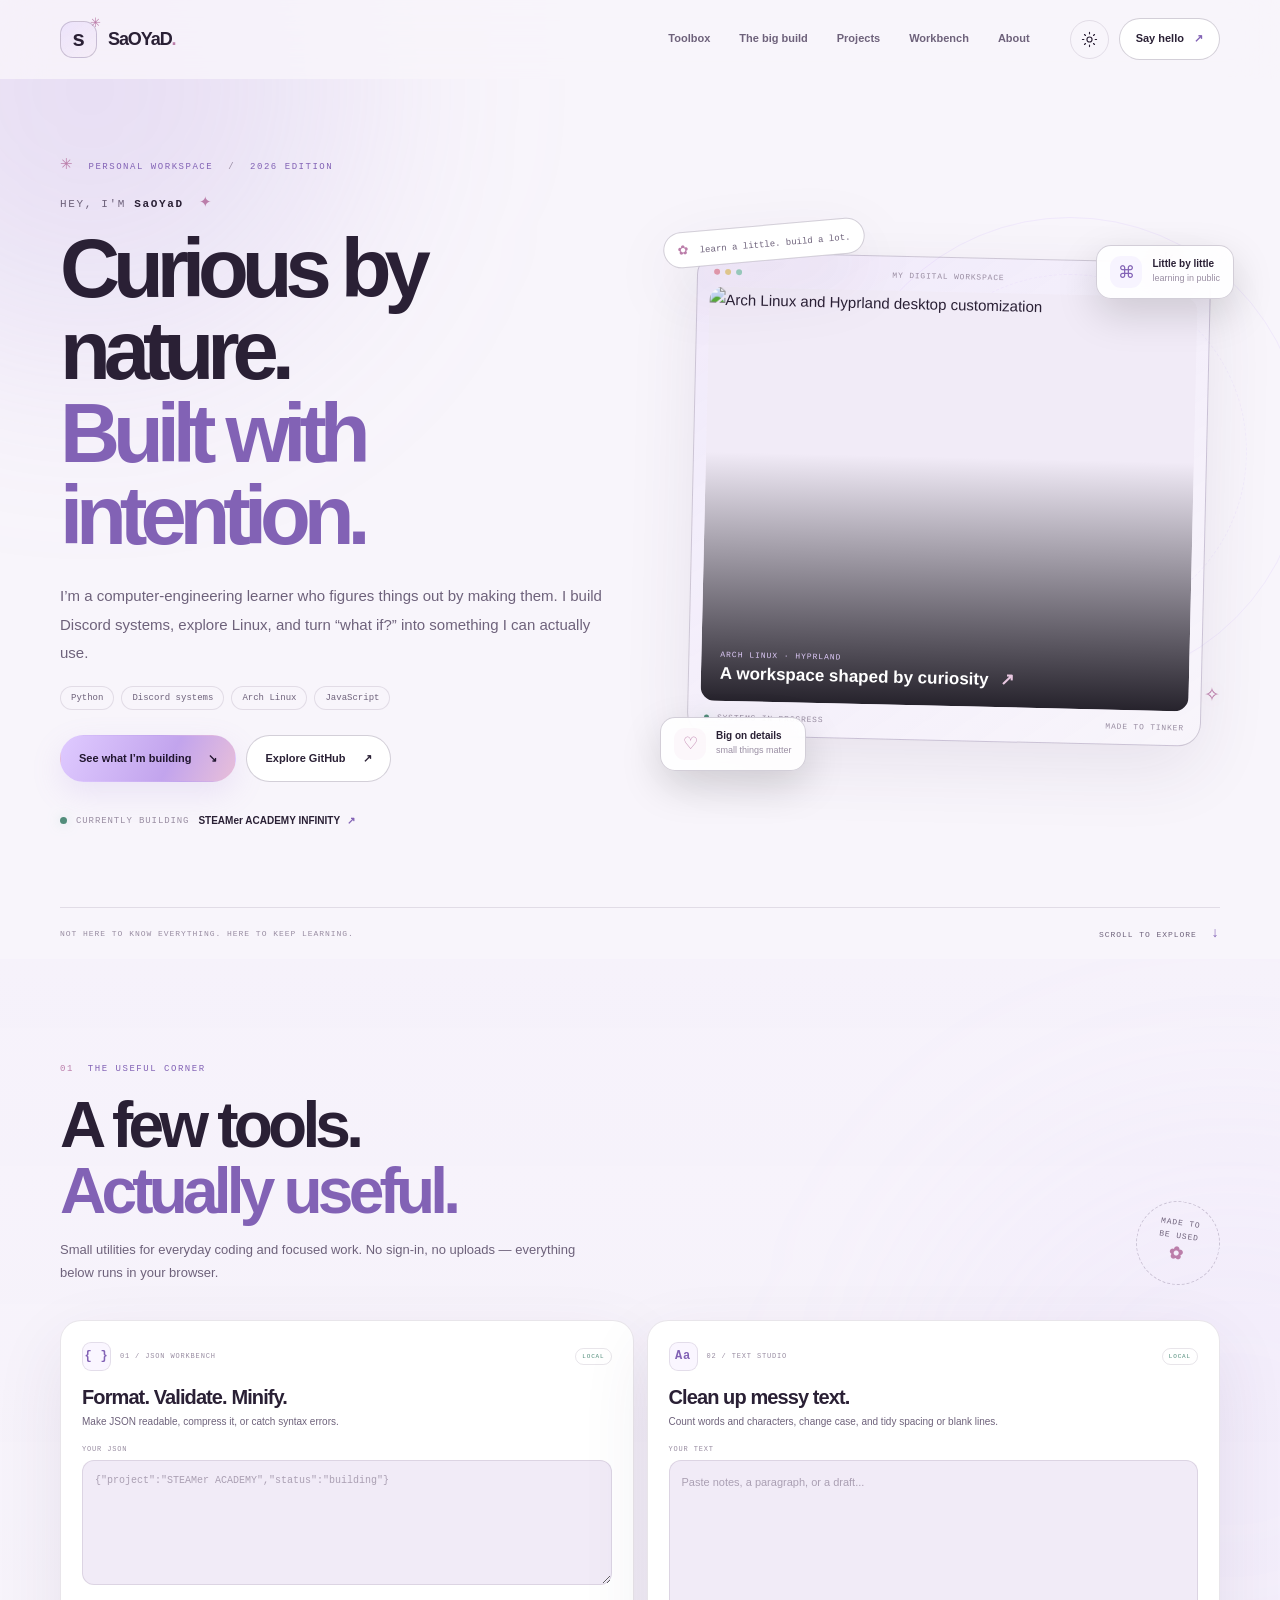
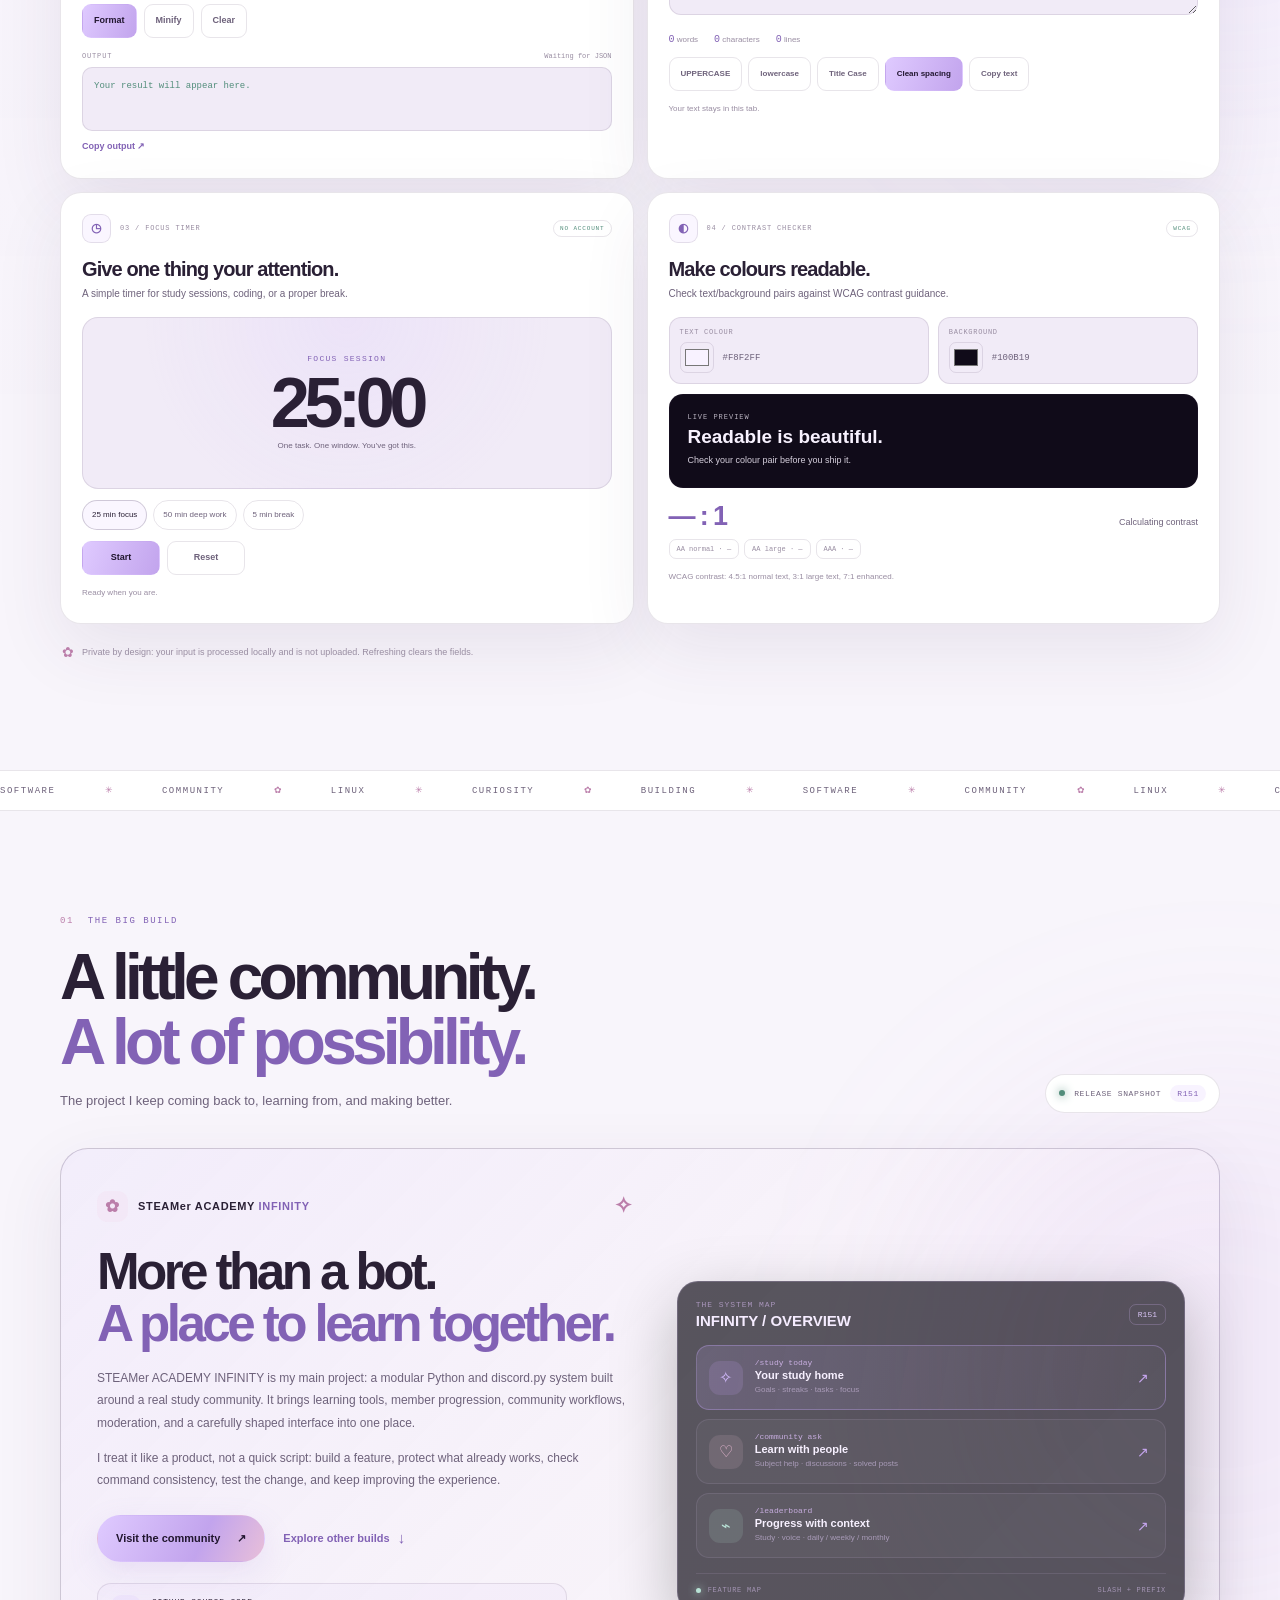
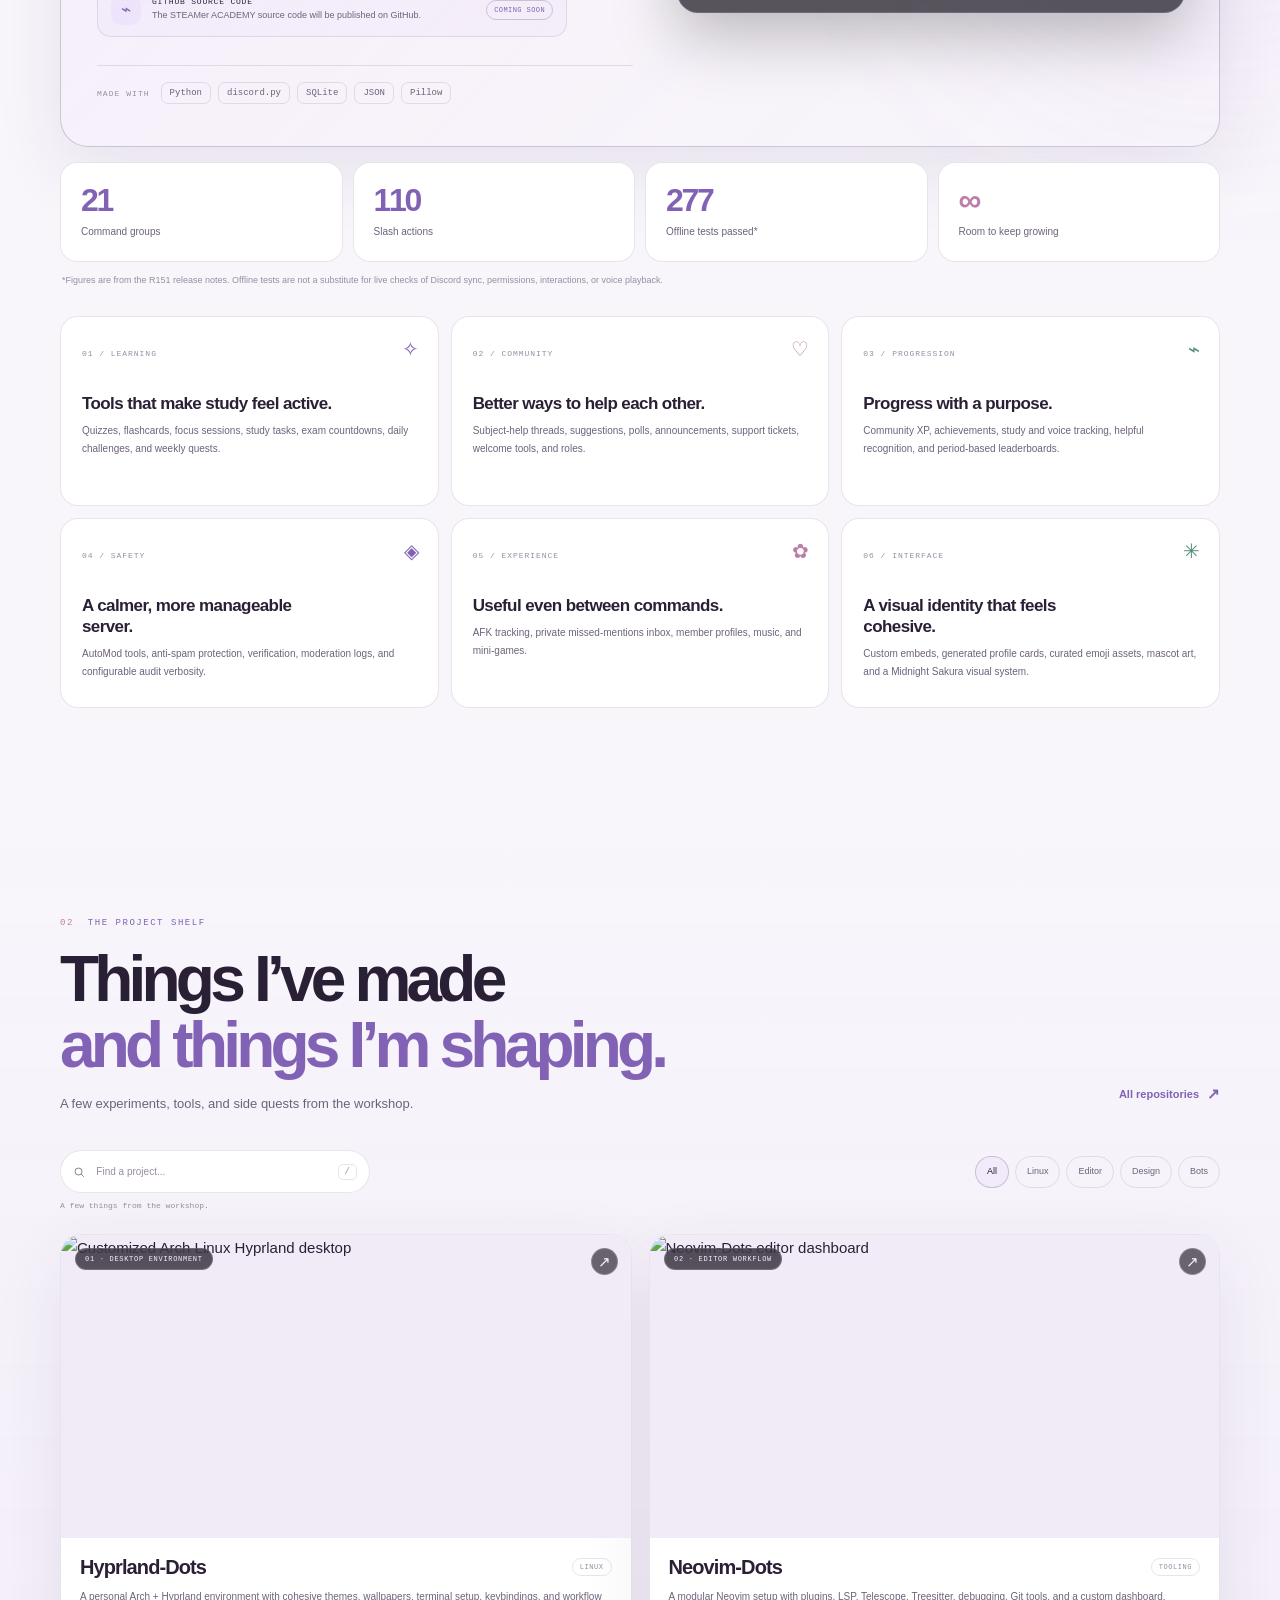
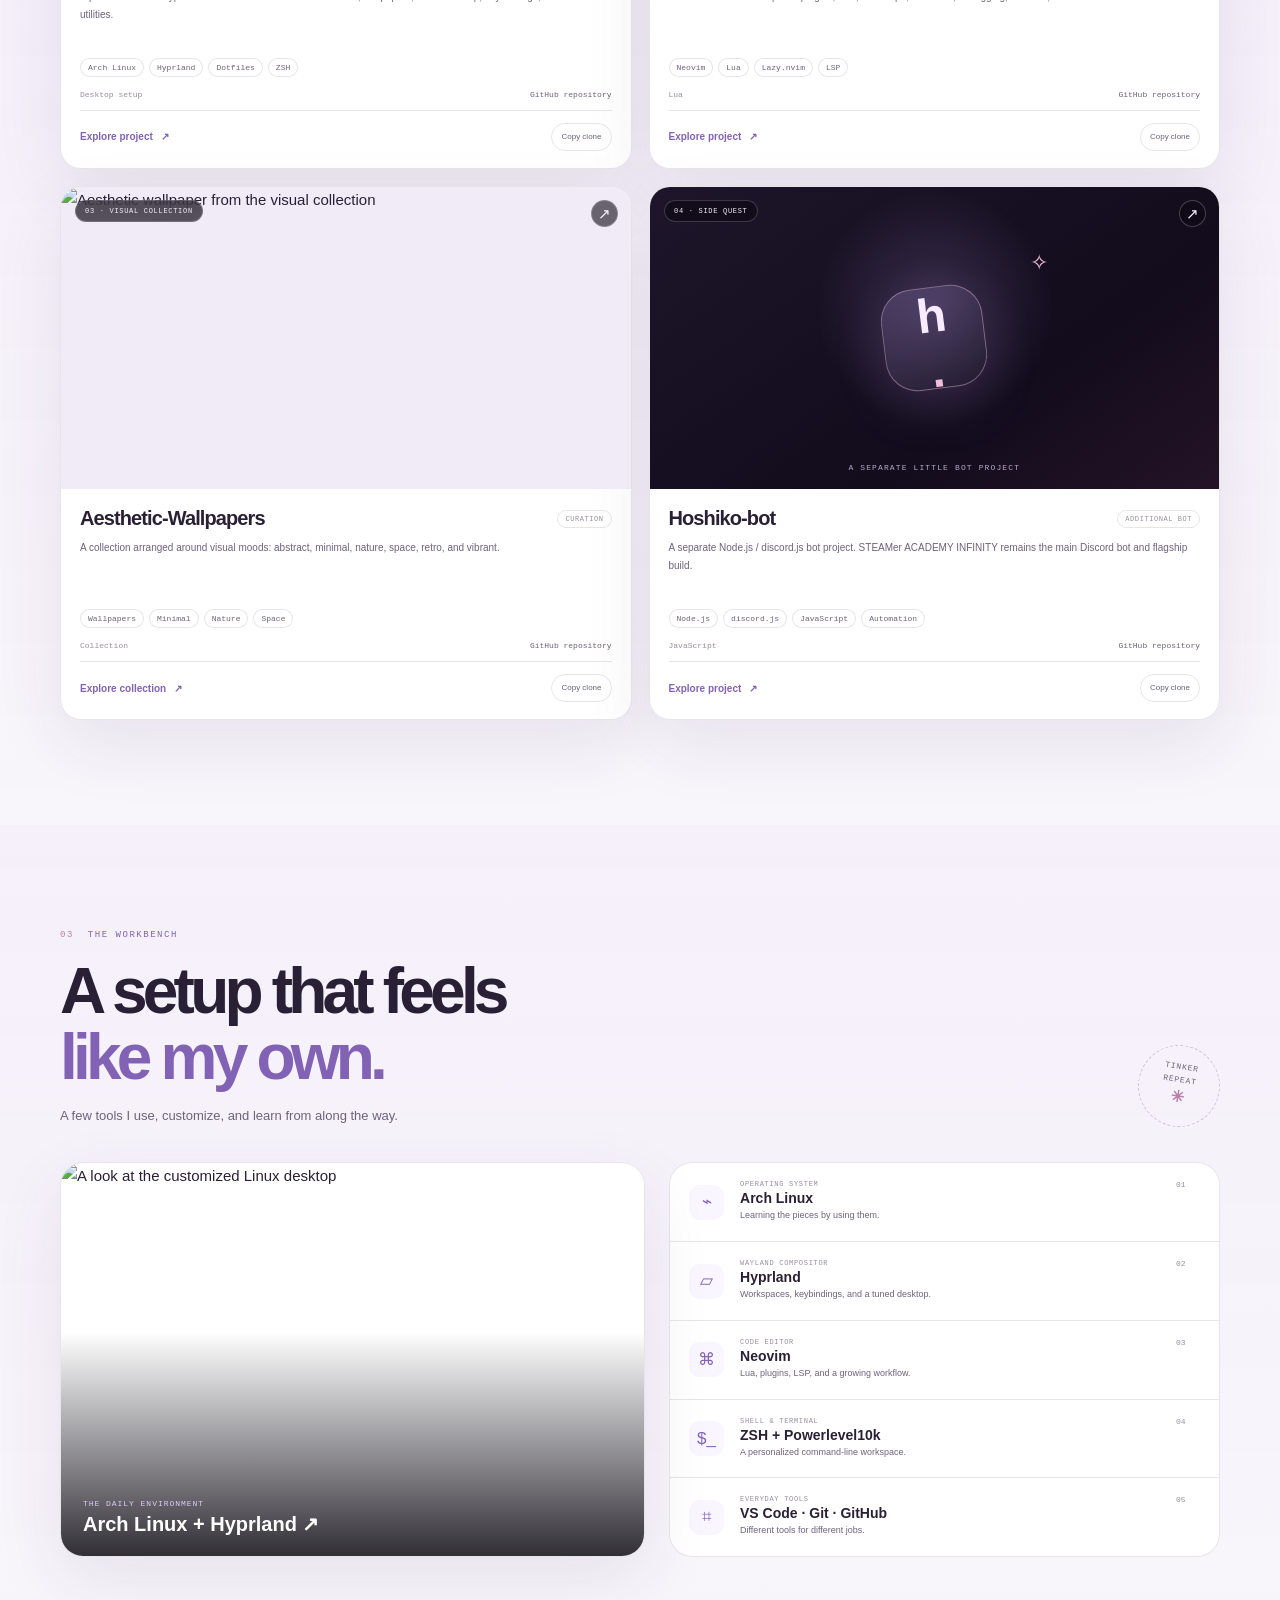
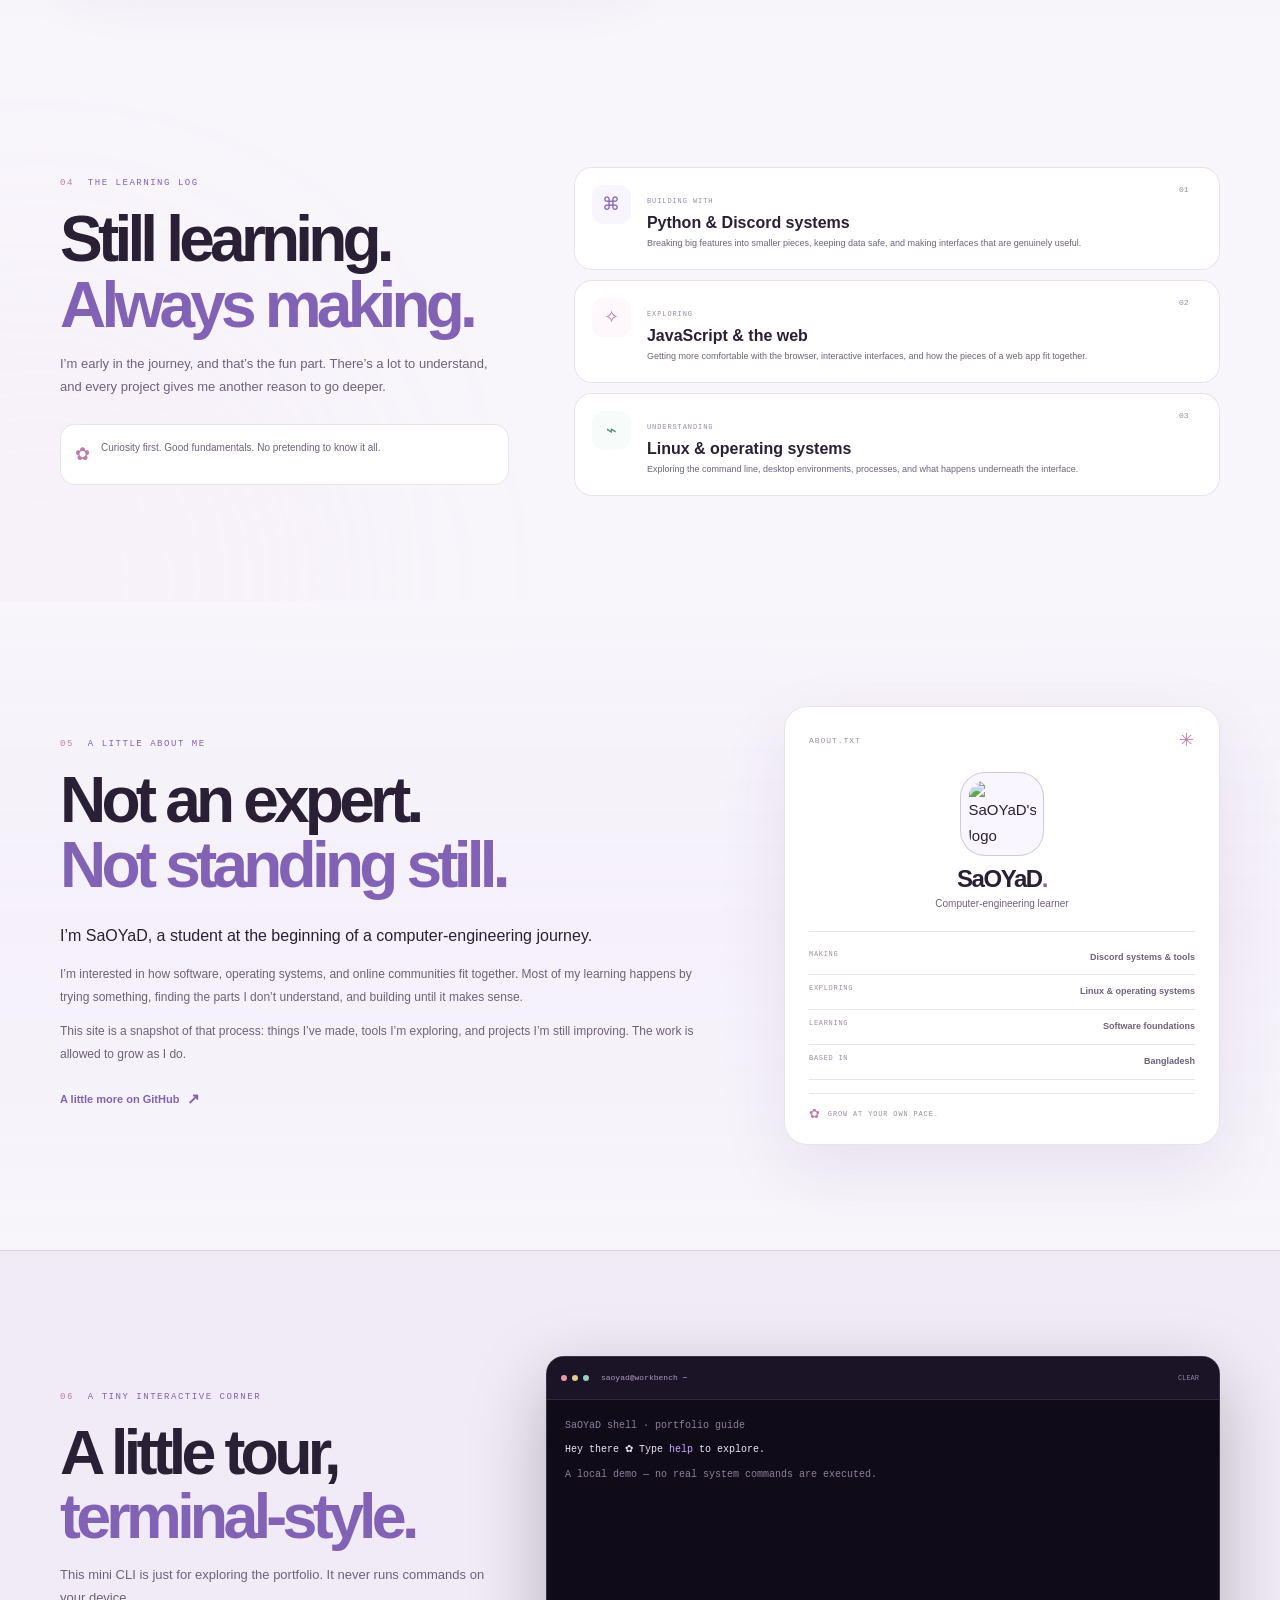
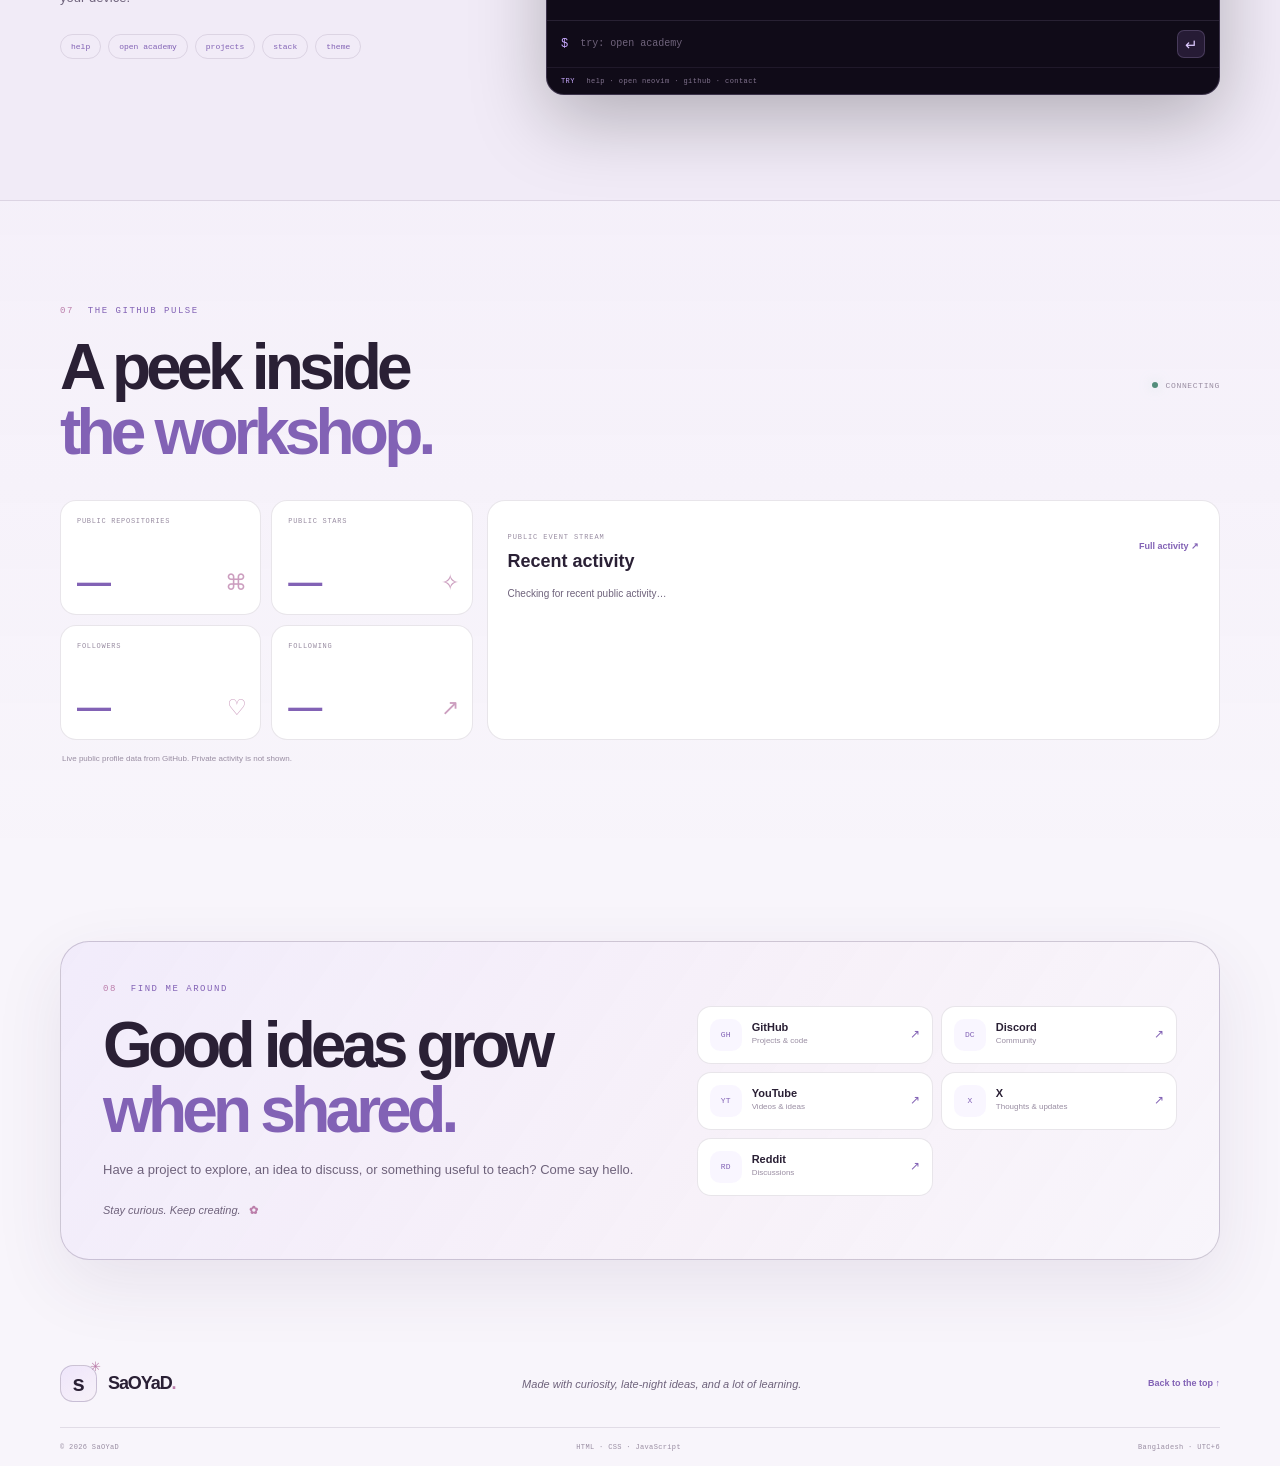
==== commit 2f79e3e2: "Polish portfolio metadata and image loading" ====
--- a/index.html
+++ b/index.html
@@ -26,6 +26,7 @@
   <link rel="apple-touch-icon" href="./logo.avif">
   <link rel="preconnect" href="https://fonts.googleapis.com">
   <link rel="preconnect" href="https://fonts.gstatic.com" crossorigin>
+  <link rel="preconnect" href="https://raw.githubusercontent.com">
   <link href="https://fonts.googleapis.com/css2?family=DM+Mono:wght@400;500&family=DM+Sans:wght@400;500;600;700&family=Space+Grotesk:wght@400;500;600;700&display=swap" rel="stylesheet">
   <link rel="stylesheet" href="./styles.css">
   <script src="./script.js" defer></script>
@@ -64,7 +65,7 @@
   <main id="main">
     <section class="hero shell" aria-labelledby="hero-title">
       <div class="hero-copy">
-        <div class="eyebrow"><span class="eyebrow-sparkle">✳</span> PERSONAL WORKSPACE <span class="eyebrow-slash">/</span> 2027 EDITION</div>
+        <div class="eyebrow"><span class="eyebrow-sparkle">✳</span> PERSONAL WORKSPACE <span class="eyebrow-slash">/</span> <span id="edition-year">2026</span> EDITION</div>
         <p class="hero-intro">HEY, I'M <strong>SaOYaD</strong> <span class="wave" aria-hidden="true">✦</span></p>
         <h1 id="hero-title">Curious by nature.<br><em>Built with intention.</em></h1>
         <p class="hero-lead">I’m a computer-engineering learner who figures things out by making them. I build Discord systems, explore Linux, and turn “what if?” into something I can actually use.</p>
@@ -323,7 +324,7 @@
         <div class="project-grid" id="project-grid">
           <article class="project-card" data-categories="linux" data-name="Hyprland-Dots" data-search="hyprland arch linux wayland dotfiles desktop setup zsh powerlevel10k wallpapers">
             <a class="project-visual" href="https://github.com/SaOYaD-SZN/Hyprland-Dots" target="_blank" rel="noopener noreferrer" aria-label="View Hyprland-Dots on GitHub">
-              <img src="https://raw.githubusercontent.com/SaOYaD-SZN/Hyprland-Dots/main/review/0.png" alt="Customized Arch Linux Hyprland desktop" loading="lazy">
+              <img src="https://raw.githubusercontent.com/SaOYaD-SZN/Hyprland-Dots/main/review/0.png" alt="Customized Arch Linux Hyprland desktop" loading="lazy" decoding="async">
               <span class="visual-label">01 · DESKTOP ENVIRONMENT</span><span class="visual-corner">↗</span>
             </a>
             <div class="project-content">
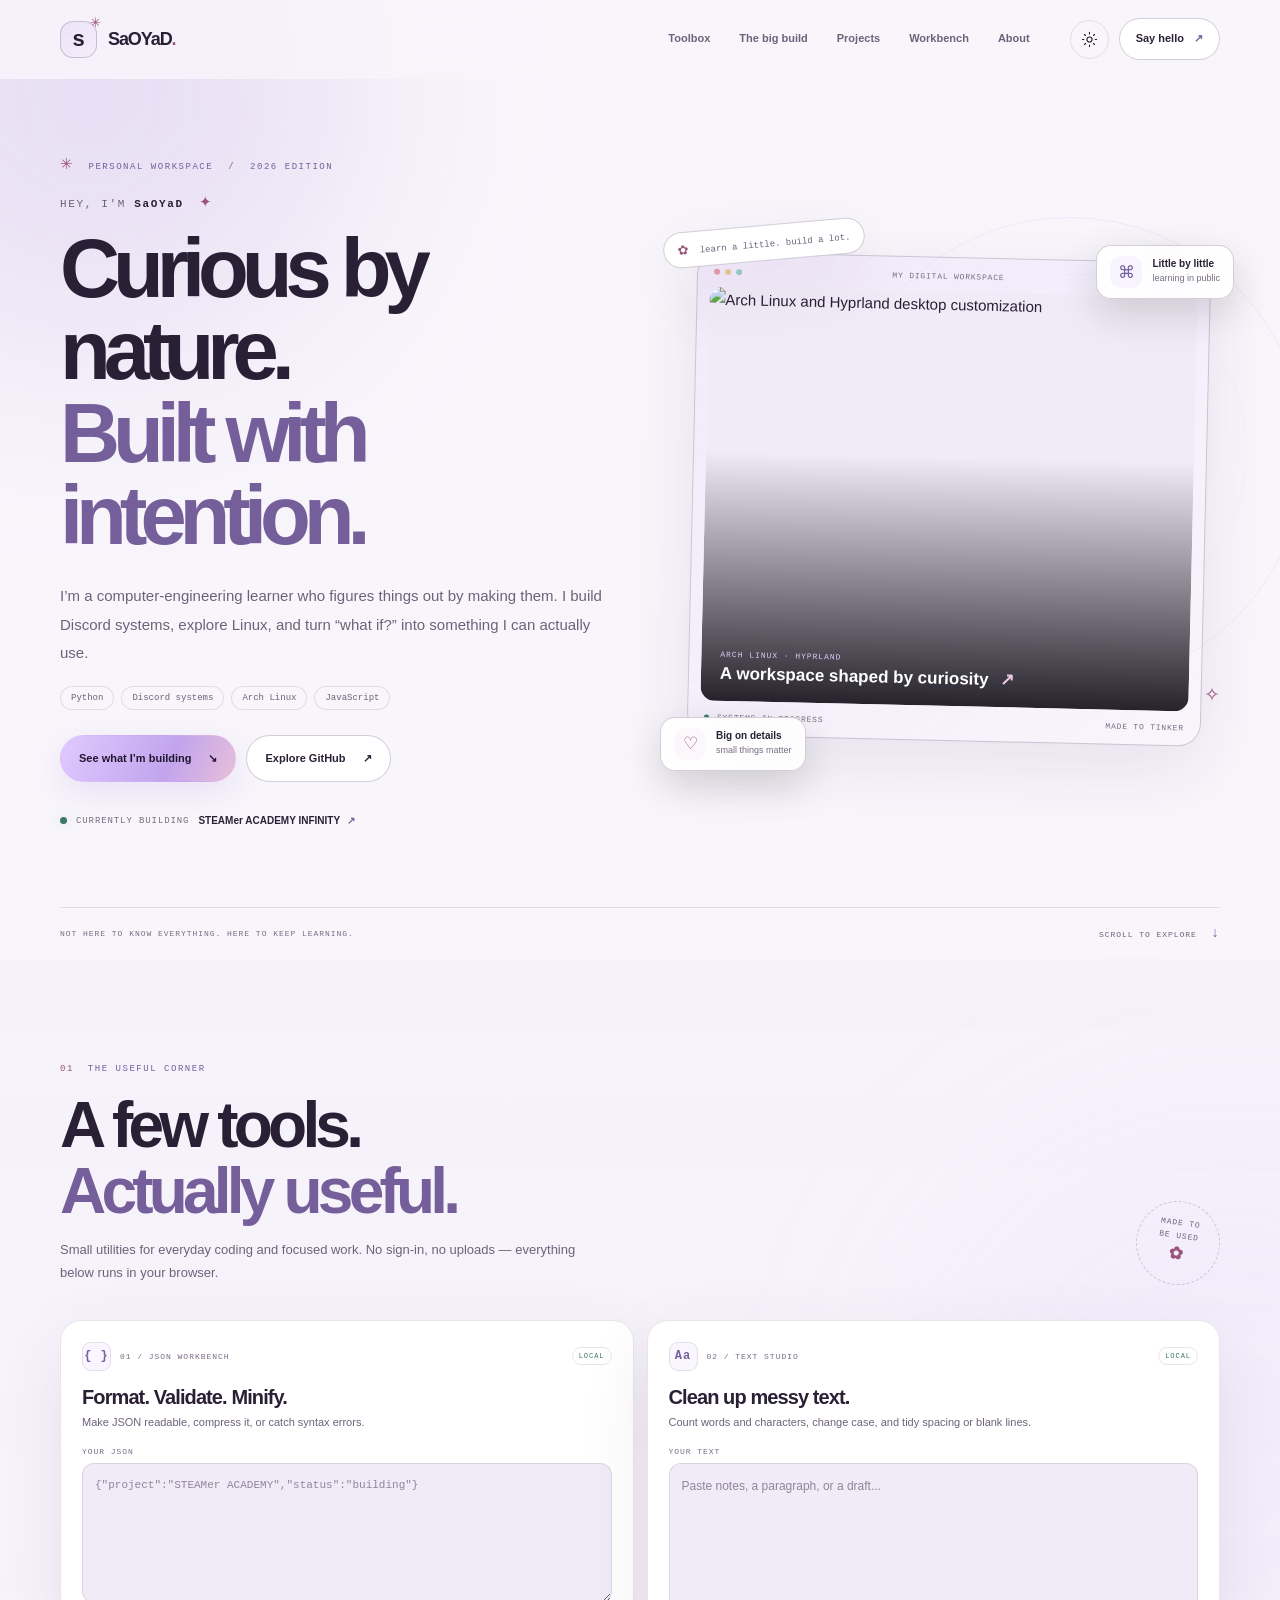
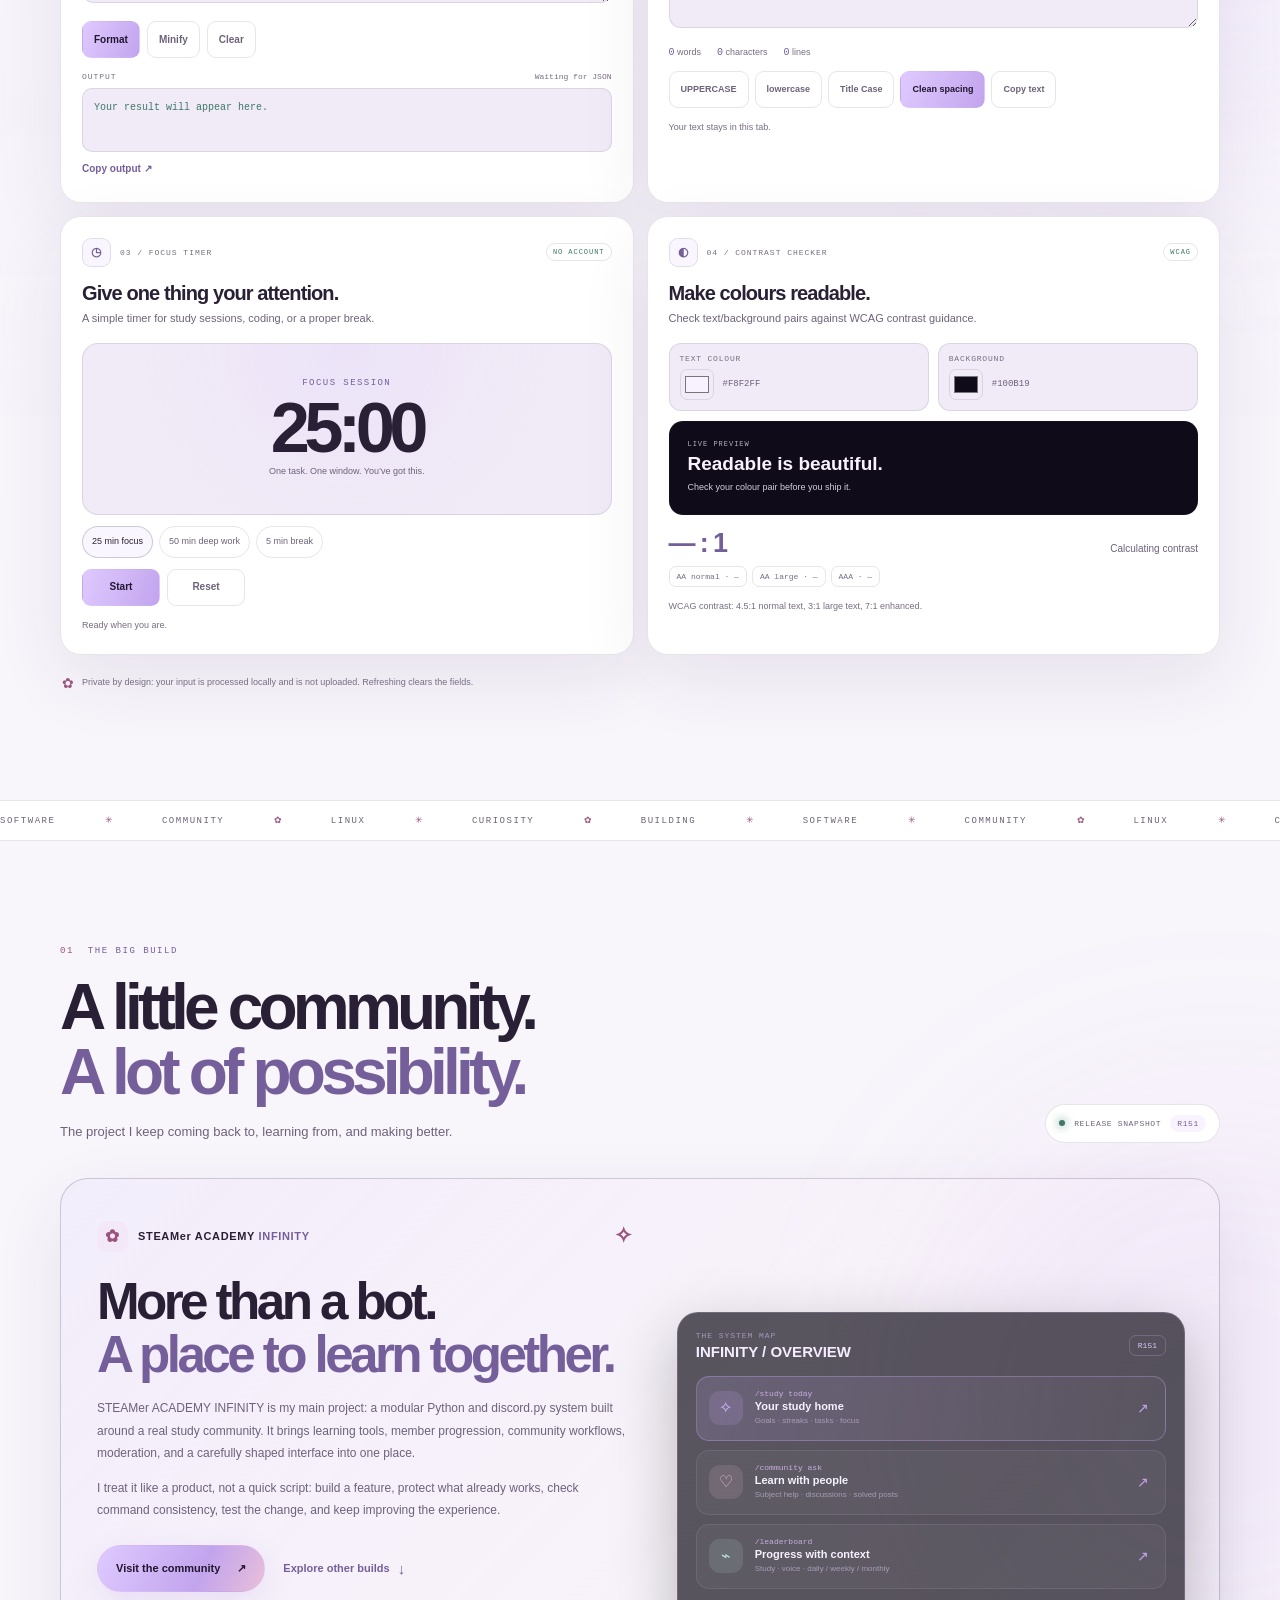
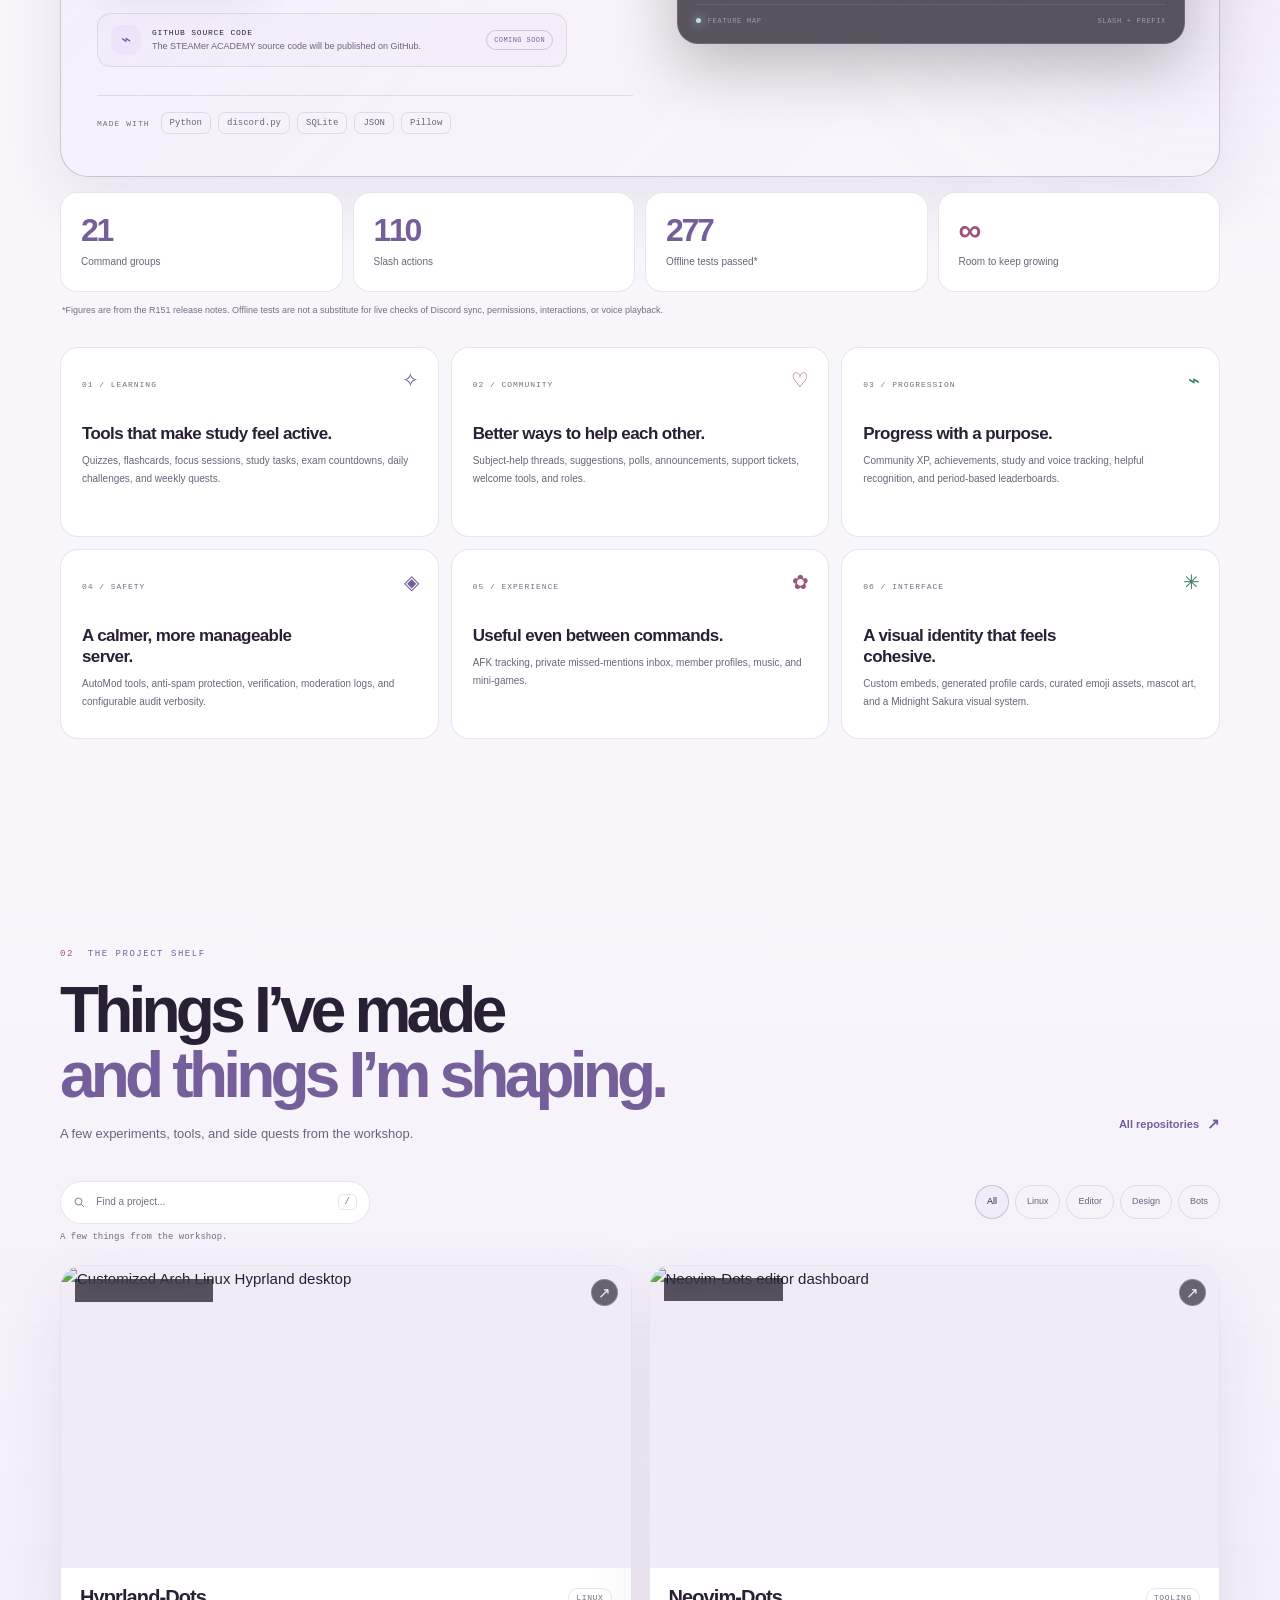
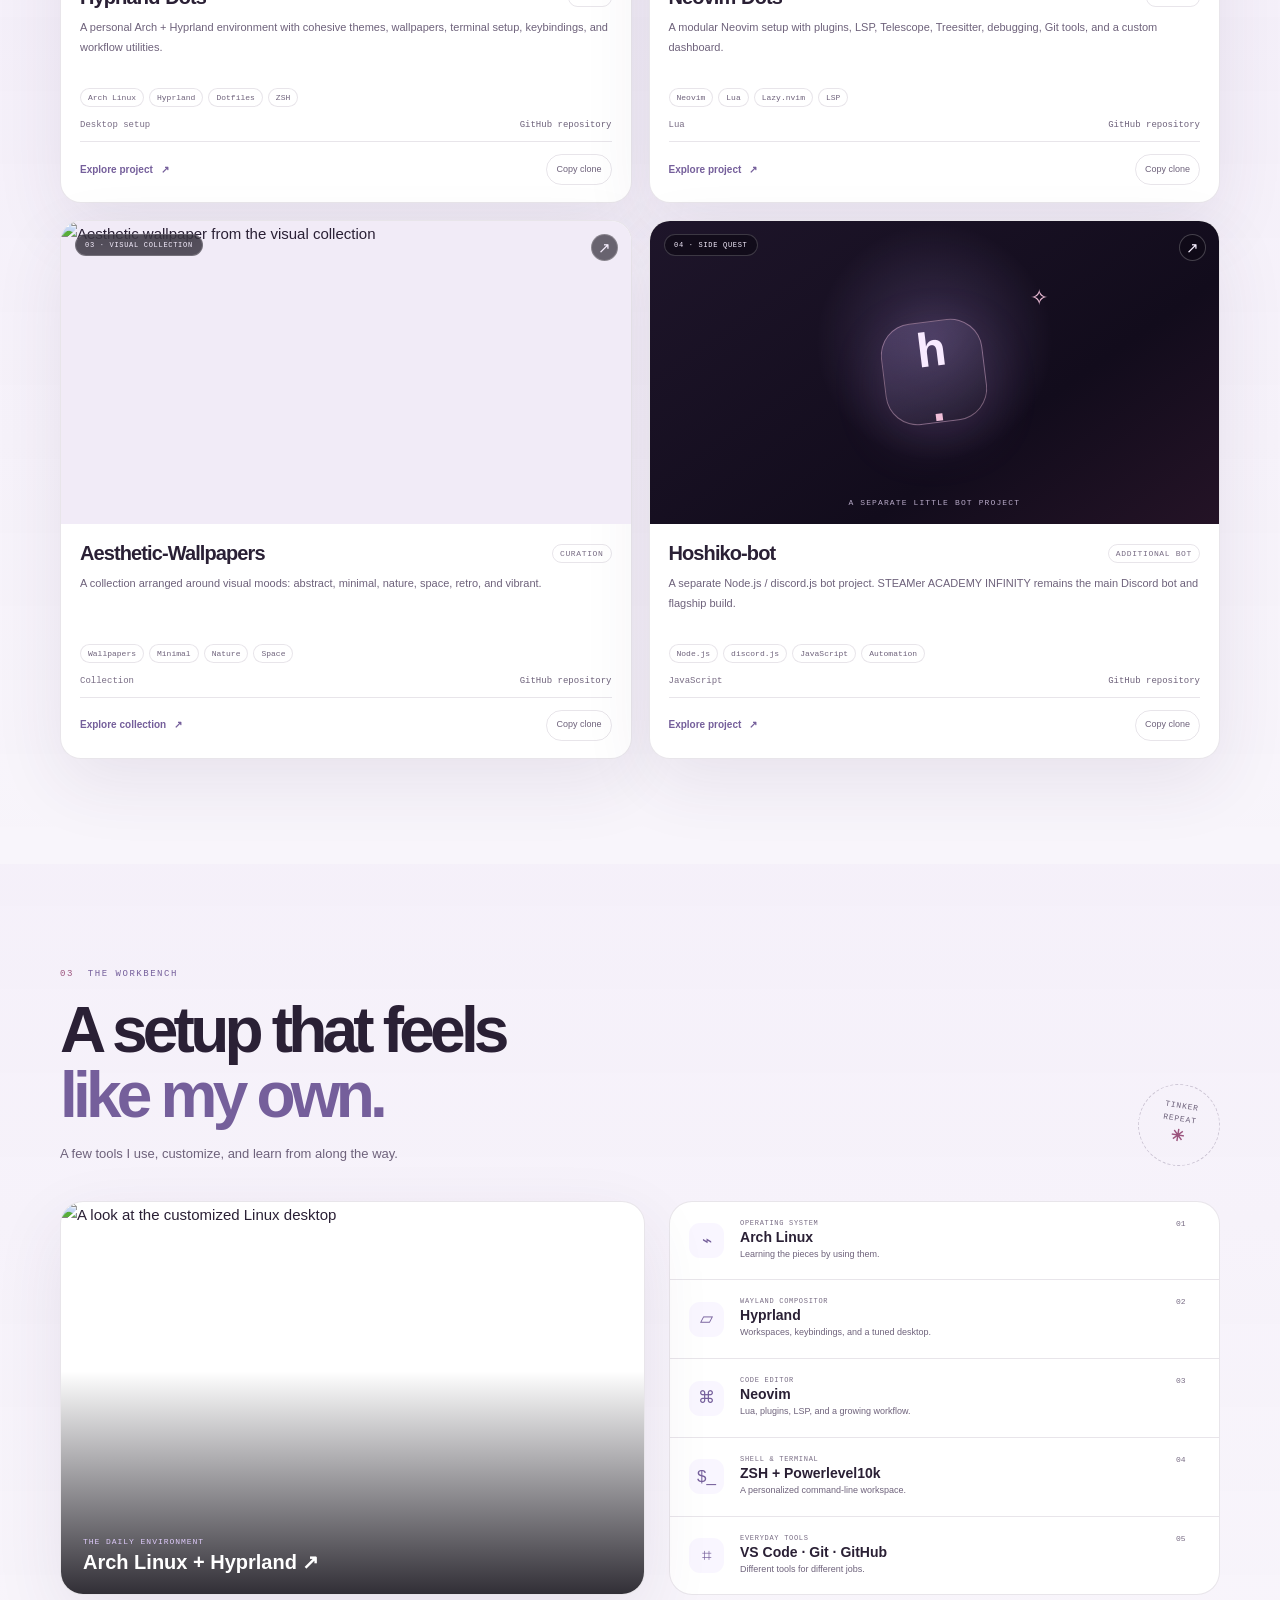
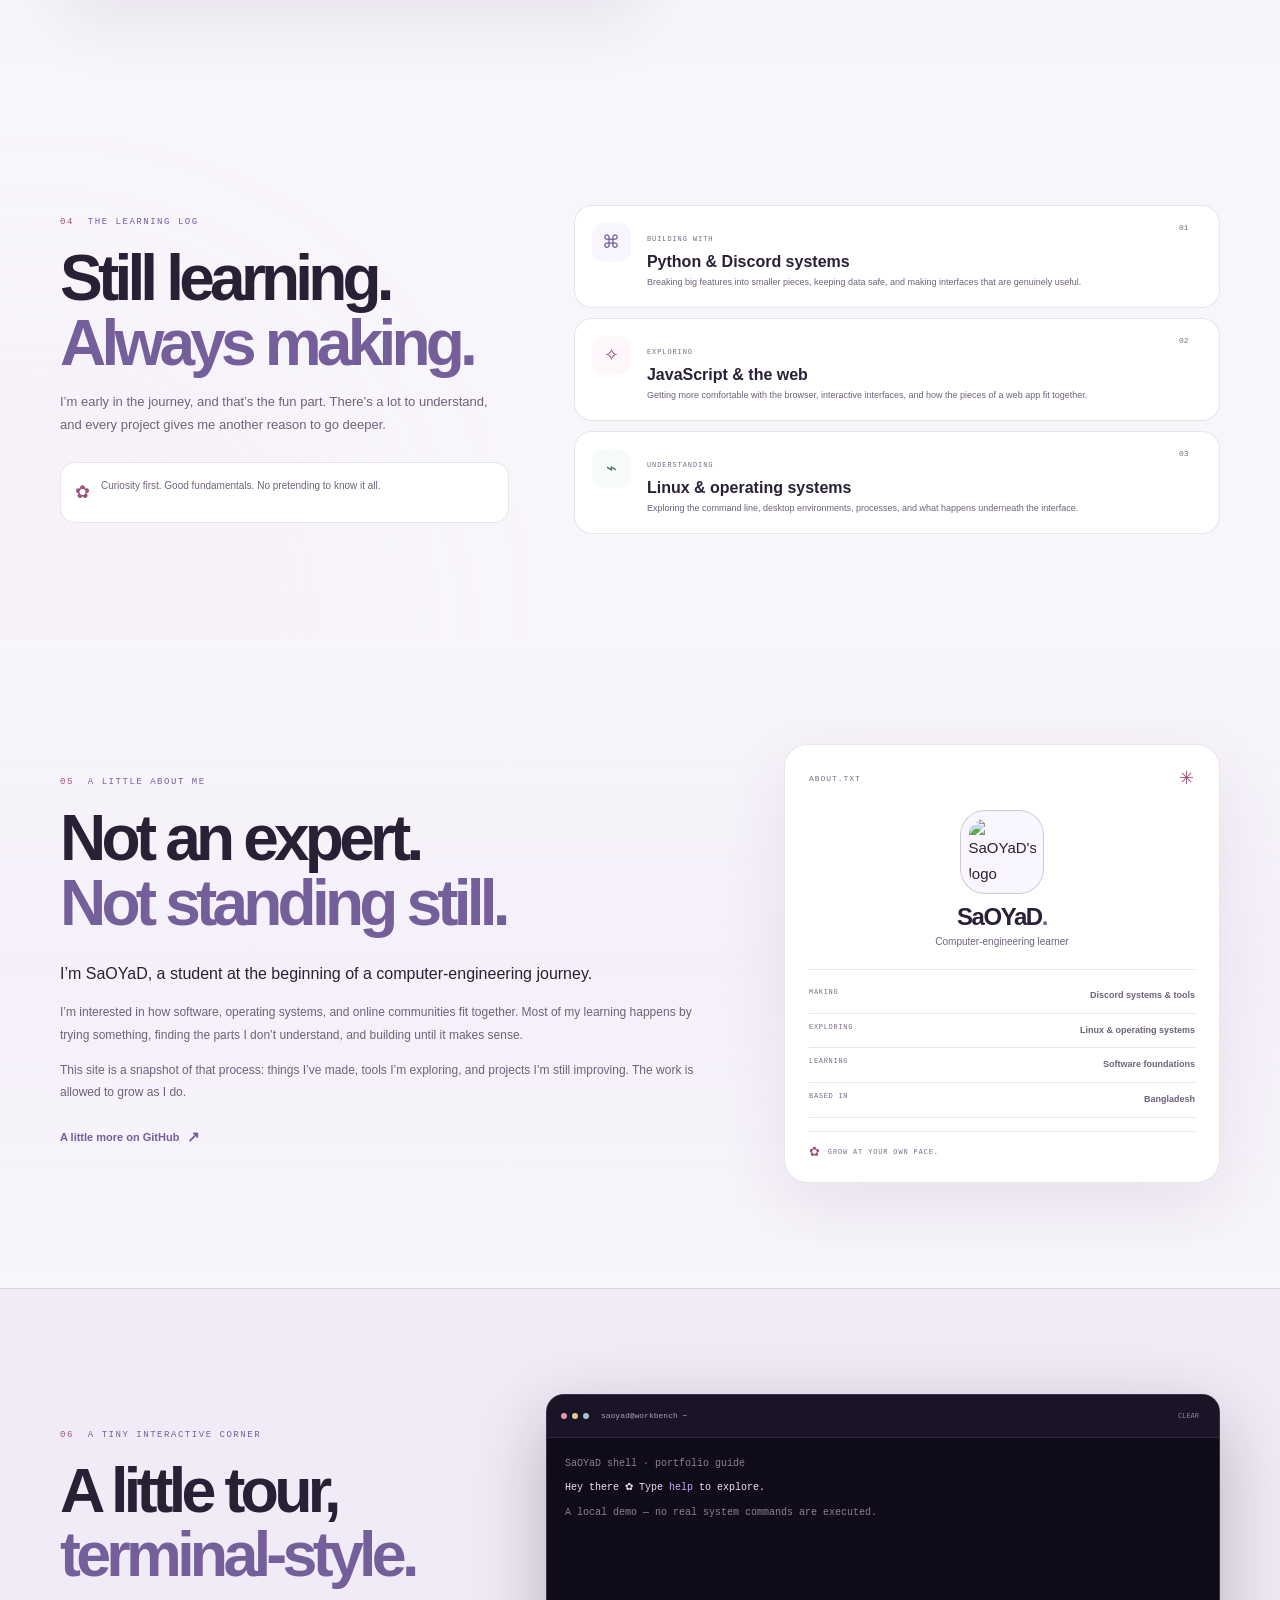
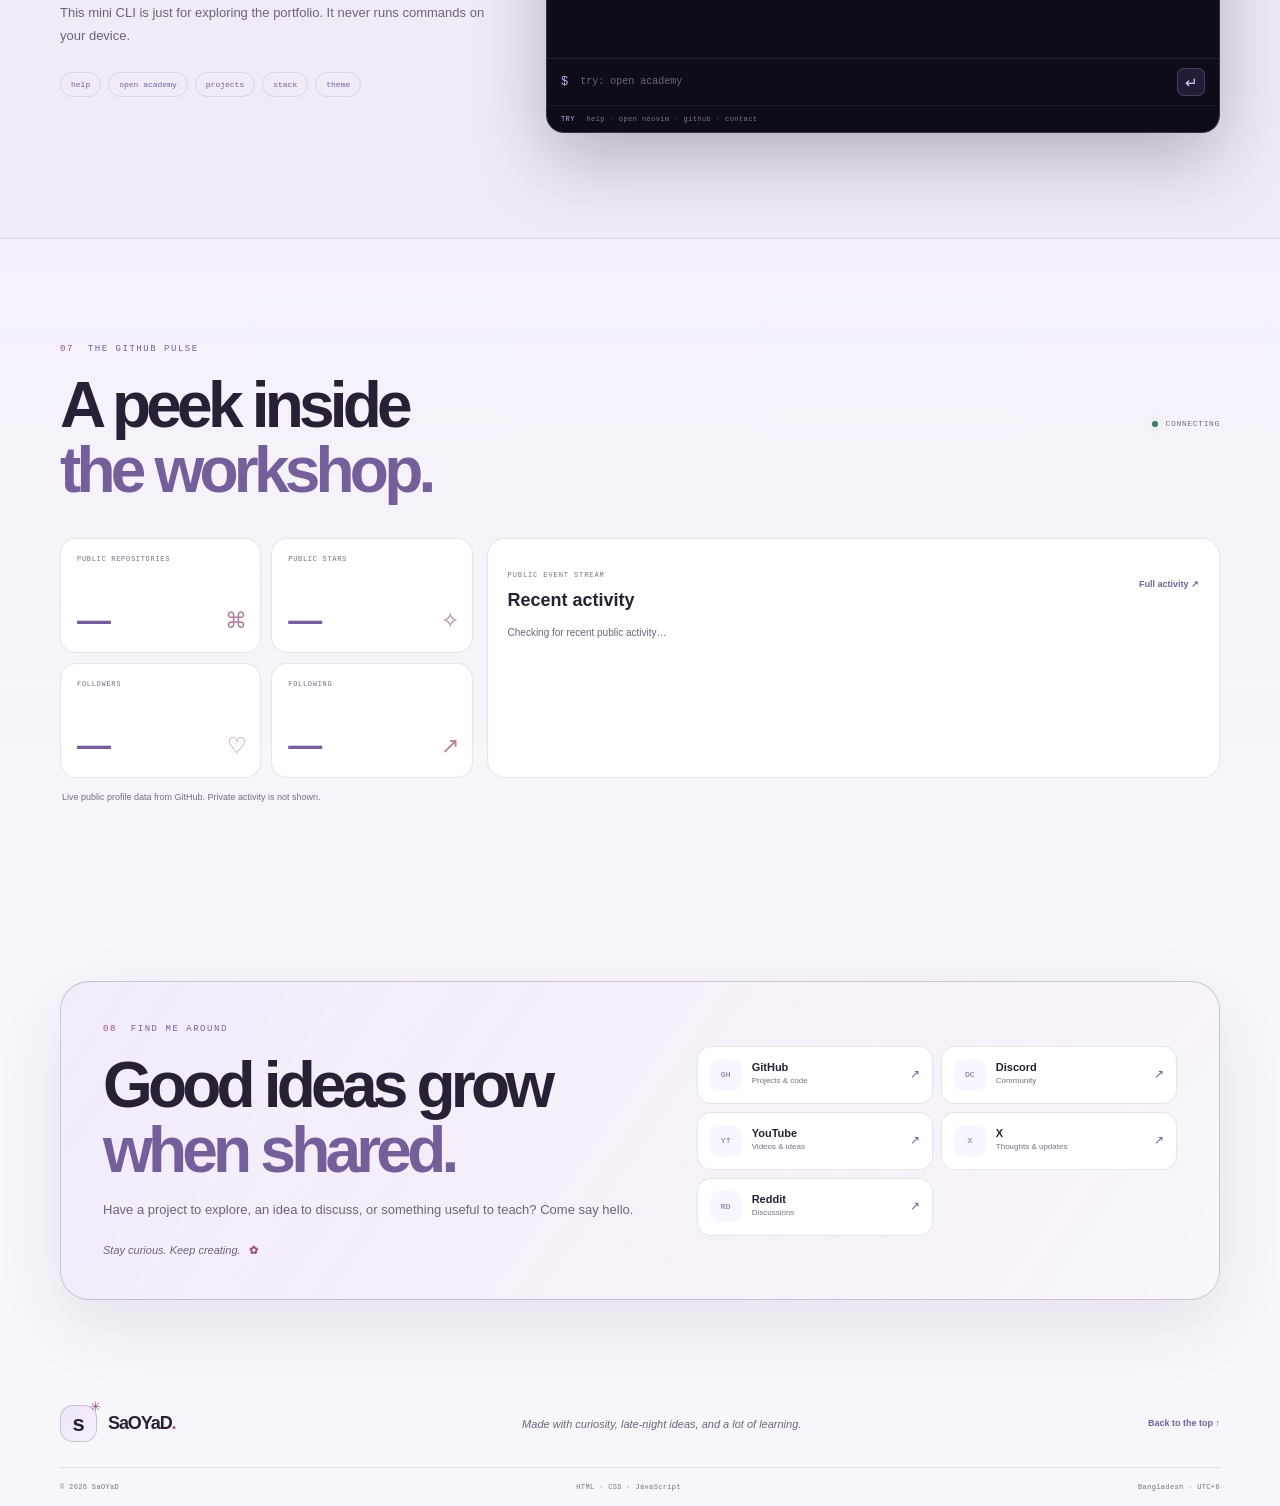
==== commit 4dc52d46: "Improve timer and GitHub status accessibility" ====
--- a/index.html
+++ b/index.html
@@ -163,7 +163,7 @@
             <p>A simple timer for study sessions, coding, or a proper break.</p>
             <div class="timer-face">
               <span class="timer-label" id="timer-label">FOCUS SESSION</span>
-              <strong id="timer-display">25:00</strong>
+              <strong id="timer-display" role="timer" aria-live="off" aria-label="25 minutes remaining">25:00</strong>
               <span class="timer-subtitle" id="timer-subtitle">One task. One window. You’ve got this.</span>
             </div>
             <div class="timer-presets" aria-label="Timer presets">
@@ -484,7 +484,7 @@
       <div class="shell">
         <div class="section-heading pulse-heading">
           <div><p class="eyebrow"><span>07</span> THE GITHUB PULSE</p><h2 id="pulse-title">A peek inside<br><em>the workshop.</em></h2></div>
-          <span class="api-status" id="api-status"><i></i> CONNECTING</span>
+          <span class="api-status" id="api-status" role="status" aria-live="polite"><i></i> CONNECTING</span>
         </div>
         <div class="pulse-layout">
           <div class="github-stats">
@@ -495,7 +495,7 @@
           </div>
           <div class="activity-card">
             <div class="activity-heading"><div><span>PUBLIC EVENT STREAM</span><h3>Recent activity</h3></div><a href="https://github.com/SaOYaD-SZN?tab=activity" target="_blank" rel="noopener noreferrer">Full activity ↗</a></div>
-            <div class="activity-list" id="activity-list"><p class="activity-placeholder">Checking for recent public activity…</p></div>
+            <div class="activity-list" id="activity-list" aria-live="polite" aria-relevant="additions text"><p class="activity-placeholder">Checking for recent public activity…</p></div>
           </div>
         </div>
         <p class="data-note" id="data-note">Live public profile data from GitHub. Private activity is not shown.</p>
--- a/styles.css
+++ b/styles.css
@@ -1,4 +1,4 @@
-/* SaOYaD — 2027 studio edition / soft sakura + midnight plum */
+/* SaOYaD — personal workbench / soft sakura + midnight plum */
 :root{
   color-scheme:dark;
   --bg:#100b19;--bg-soft:#171020;--surface:#1c1527;--surface-2:#241b31;
@@ -9,8 +9,8 @@
 html[data-theme="light"]{
   color-scheme:light;
   --bg:#f8f5fb;--bg-soft:#f1ebf7;--surface:#fff;--surface-2:#f7f1fb;
-  --text:#2a2035;--muted:#6e627b;--dim:#998da2;--line:rgba(67,47,87,.12);--line-strong:rgba(67,47,87,.23);
-  --violet:#8262b5;--violet-deep:#9b7ac9;--pink:#bb7eaa;--mint:#528d7b;--gold:#a58c52;
+  --text:#2a2035;--muted:#6e627b;--dim:#786c84;--line:rgba(67,47,87,.12);--line-strong:rgba(67,47,87,.23);
+  --violet:#755f9b;--violet-deep:#866caf;--pink:#9b547d;--mint:#3e7767;--gold:#826a3d;
   --shadow:0 24px 70px rgba(70,47,94,.09);
 }
 *{box-sizing:border-box}
@@ -542,3 +542,127 @@
 .toolbox-footnote span{color:var(--pink);font-size:14px}
 @media(max-width:760px){.utility-grid{grid-template-columns:1fr}.toolbox-heading{align-items:flex-start}.toolbox-stamp{width:68px;height:68px}}
 @media(max-width:540px){.utility-card{padding:16px}.utility-card h3{font-size:18px}.utility-textarea{font-size:9px}.timer-face strong{font-size:3.4rem}.contrast-preview{padding:14px}}
+
+
+/* 2026 polish layer — keep the sakura / midnight-plum identity */
+html { scroll-padding-top: 88px; }
+main section[id] { scroll-margin-top: 88px; }
+.nav-links a[aria-current="location"] {
+  background: var(--surface);
+  color: var(--text);
+  box-shadow: inset 0 0 0 1px var(--line);
+}
+.nav-links a:focus-visible,
+.button:focus-visible,
+.utility-button:focus-visible,
+.filter:focus-visible,
+.timer-preset:focus-visible,
+.command-chips button:focus-visible {
+  outline: 2px solid var(--violet);
+  outline-offset: 3px;
+}
+.ticker-track:hover,
+.ticker-track:focus-within { animation-play-state: paused; }
+.utility-card {
+  transition: transform .22s ease, border-color .22s ease, box-shadow .22s ease;
+}
+.utility-card:hover {
+  transform: translateY(-3px);
+  border-color: var(--line-strong);
+  box-shadow: 0 22px 55px rgba(0,0,0,.18);
+}
+.utility-topline { font-size: 8px; }
+.utility-local { font-size: 7px; }
+.utility-card>p:not(.utility-hint) { font-size: 11px; }
+.field-label,
+.utility-result-head>span:first-child { font-size: 8px; }
+.utility-textarea {
+  min-height: 140px;
+  font-size: 11px;
+  line-height: 1.7;
+  scrollbar-color: var(--line-strong) transparent;
+}
+.text-input { min-height: 165px; font-size: 12px; }
+.utility-button { min-height: 37px; font-size: 10px; }
+.utility-actions-wrap .utility-button { font-size: 9px; }
+.utility-status { font-size: 8px; }
+.utility-output { font-size: 10px; }
+.utility-copy { font-size: 10px; }
+.text-metrics { font-size: 9px; }
+.timer-label { font-size: 9px; }
+.timer-subtitle { font-size: 9px; }
+.timer-preset { font-size: 9px; }
+.utility-hint { font-size: 9px; }
+.color-control>span { font-size: 8px; }
+.contrast-result span { font-size: 10px; }
+.contrast-badges span { font-size: 8px; }
+.project-search:focus-within {
+  border-color: var(--violet);
+  box-shadow: 0 0 0 3px rgba(201,170,255,.1);
+}
+.filter { min-height: 34px; }
+.project-status { font-size: 9px; }
+.project-content>p { font-size: 11px; }
+.project-type { font-size: 8px; }
+.project-meta { font-size: 9px; }
+.copy-command { min-height: 31px; font-size: 9px; }
+.activity-copy strong { font-size: 11px; }
+.activity-copy span { font-size: 9px; }
+.activity-date { font-size: 8px; }
+.data-note { font-size: 9px; }
+.has-image-fallback {
+  background:
+    radial-gradient(circle at 50% 35%, rgba(201,170,255,.2), transparent 42%),
+    linear-gradient(145deg, var(--surface-2), var(--bg-soft)) !important;
+}
+.has-image-fallback img { opacity: 0; }
+.has-image-fallback::before {
+  content: "PREVIEW TEMPORARILY UNAVAILABLE";
+  position: absolute;
+  z-index: 0;
+  inset: 0;
+  display: grid;
+  place-items: center;
+  padding: 22px;
+  color: var(--dim);
+  font: 8px/1.8 "DM Mono", monospace;
+  letter-spacing: .15em;
+  text-align: center;
+}
+.desktop-image.has-image-fallback::before {
+  color: #d9c9ee;
+  background: linear-gradient(145deg, rgba(34,24,49,.3), rgba(13,9,20,.68));
+}
+.workbench-shot.has-image-fallback::before {
+  padding-bottom: 85px;
+}
+.project-visual.has-image-fallback::before {
+  padding-bottom: 42px;
+}
+.toast { max-width: min(440px, calc(100% - 32px)); }
+@media (hover: none) {
+  .utility-card:hover,
+  .project-card:hover,
+  .learning-card:hover { transform: none; }
+}
+@media (max-width: 760px) {
+  main section[id] { scroll-margin-top: 76px; }
+  .utility-card { padding: 18px; }
+  .utility-card h3 { font-size: 19px; }
+  .utility-actions { gap: 8px; }
+  .utility-button { min-height: 39px; padding-inline: 12px; }
+}
+@media (max-width: 540px) {
+  .utility-card { padding: 16px; }
+  .utility-card>p:not(.utility-hint) { font-size: 10px; }
+  .utility-textarea { min-height: 135px; font-size: 10px; }
+  .text-input { min-height: 150px; font-size: 11px; }
+  .timer-preset { min-height: 34px; }
+  .contrast-pickers { gap: 7px; }
+  .color-control { padding: 8px; gap: 6px; }
+  .color-control code { font-size: 8px; }
+}
+@media (prefers-reduced-motion: reduce) {
+  .ticker-track { animation: none; }
+  .utility-card, .project-card, .learning-card { transition: none; }
+}
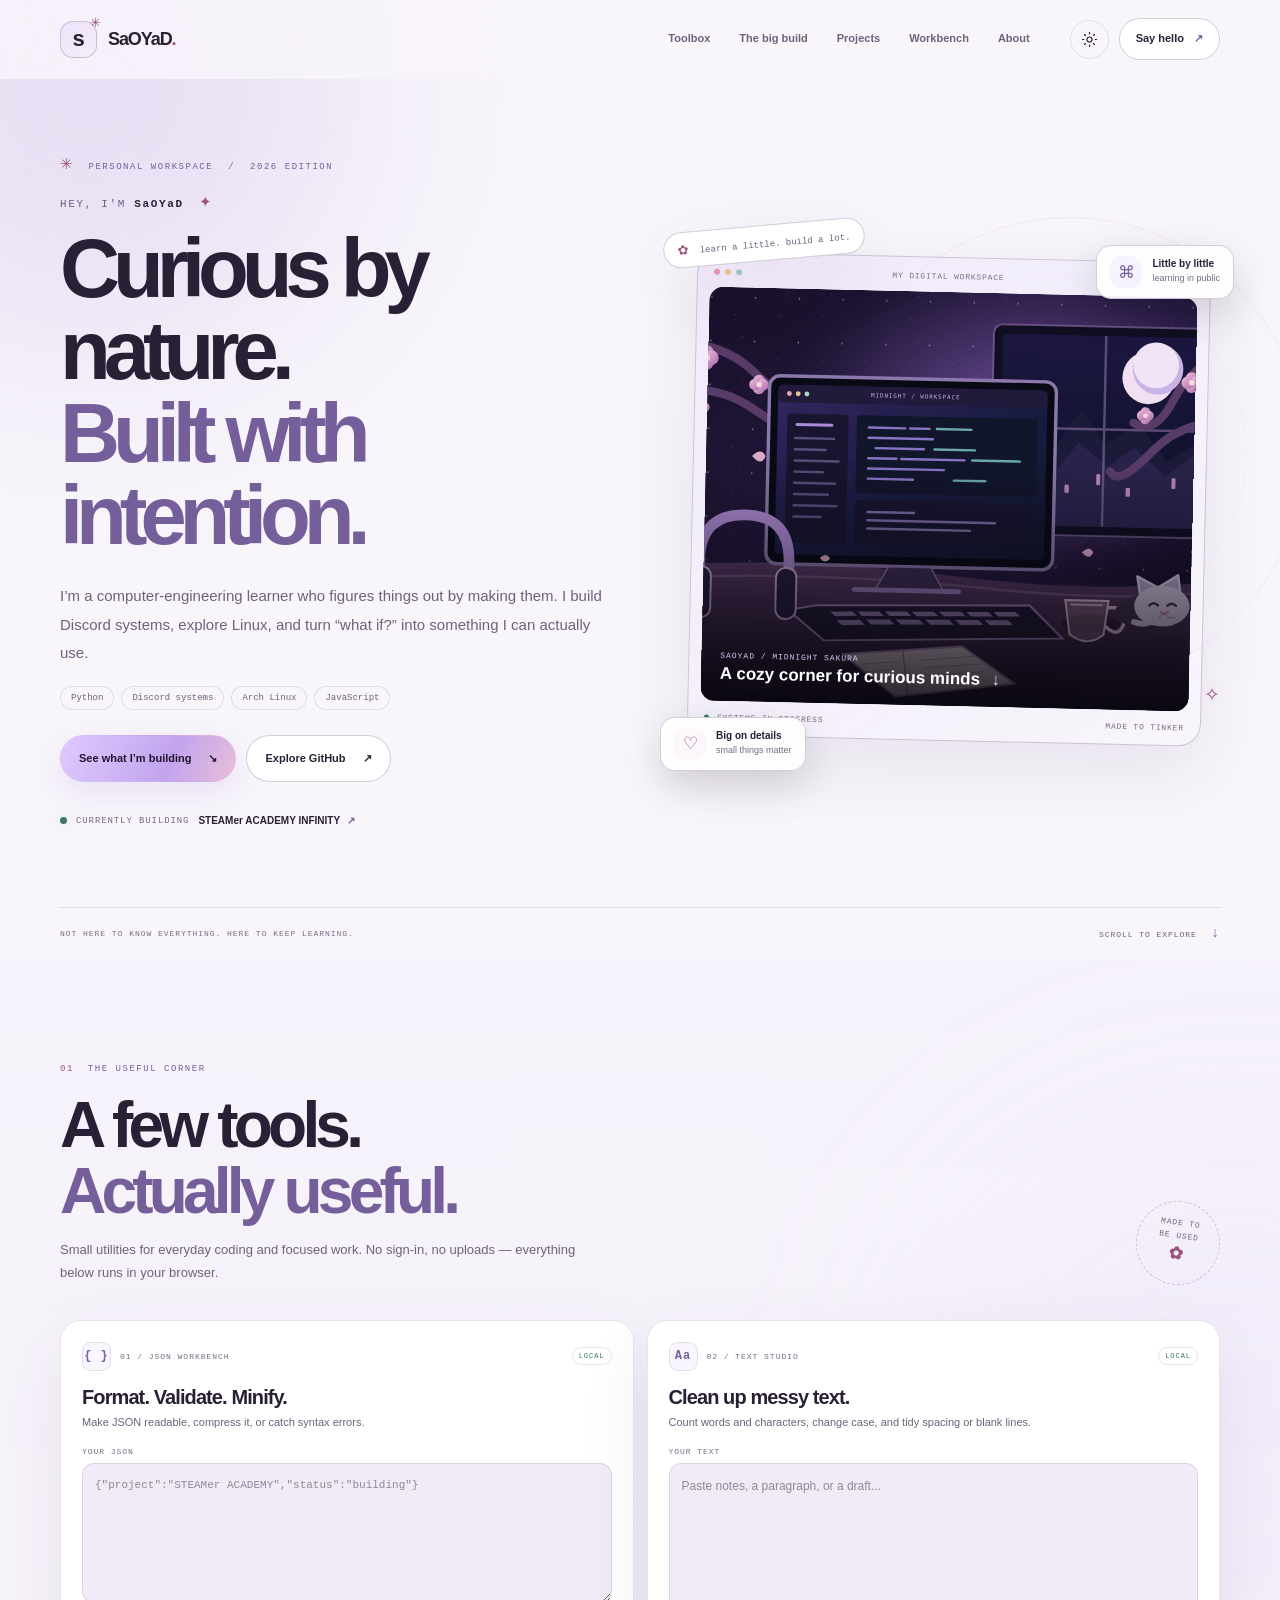
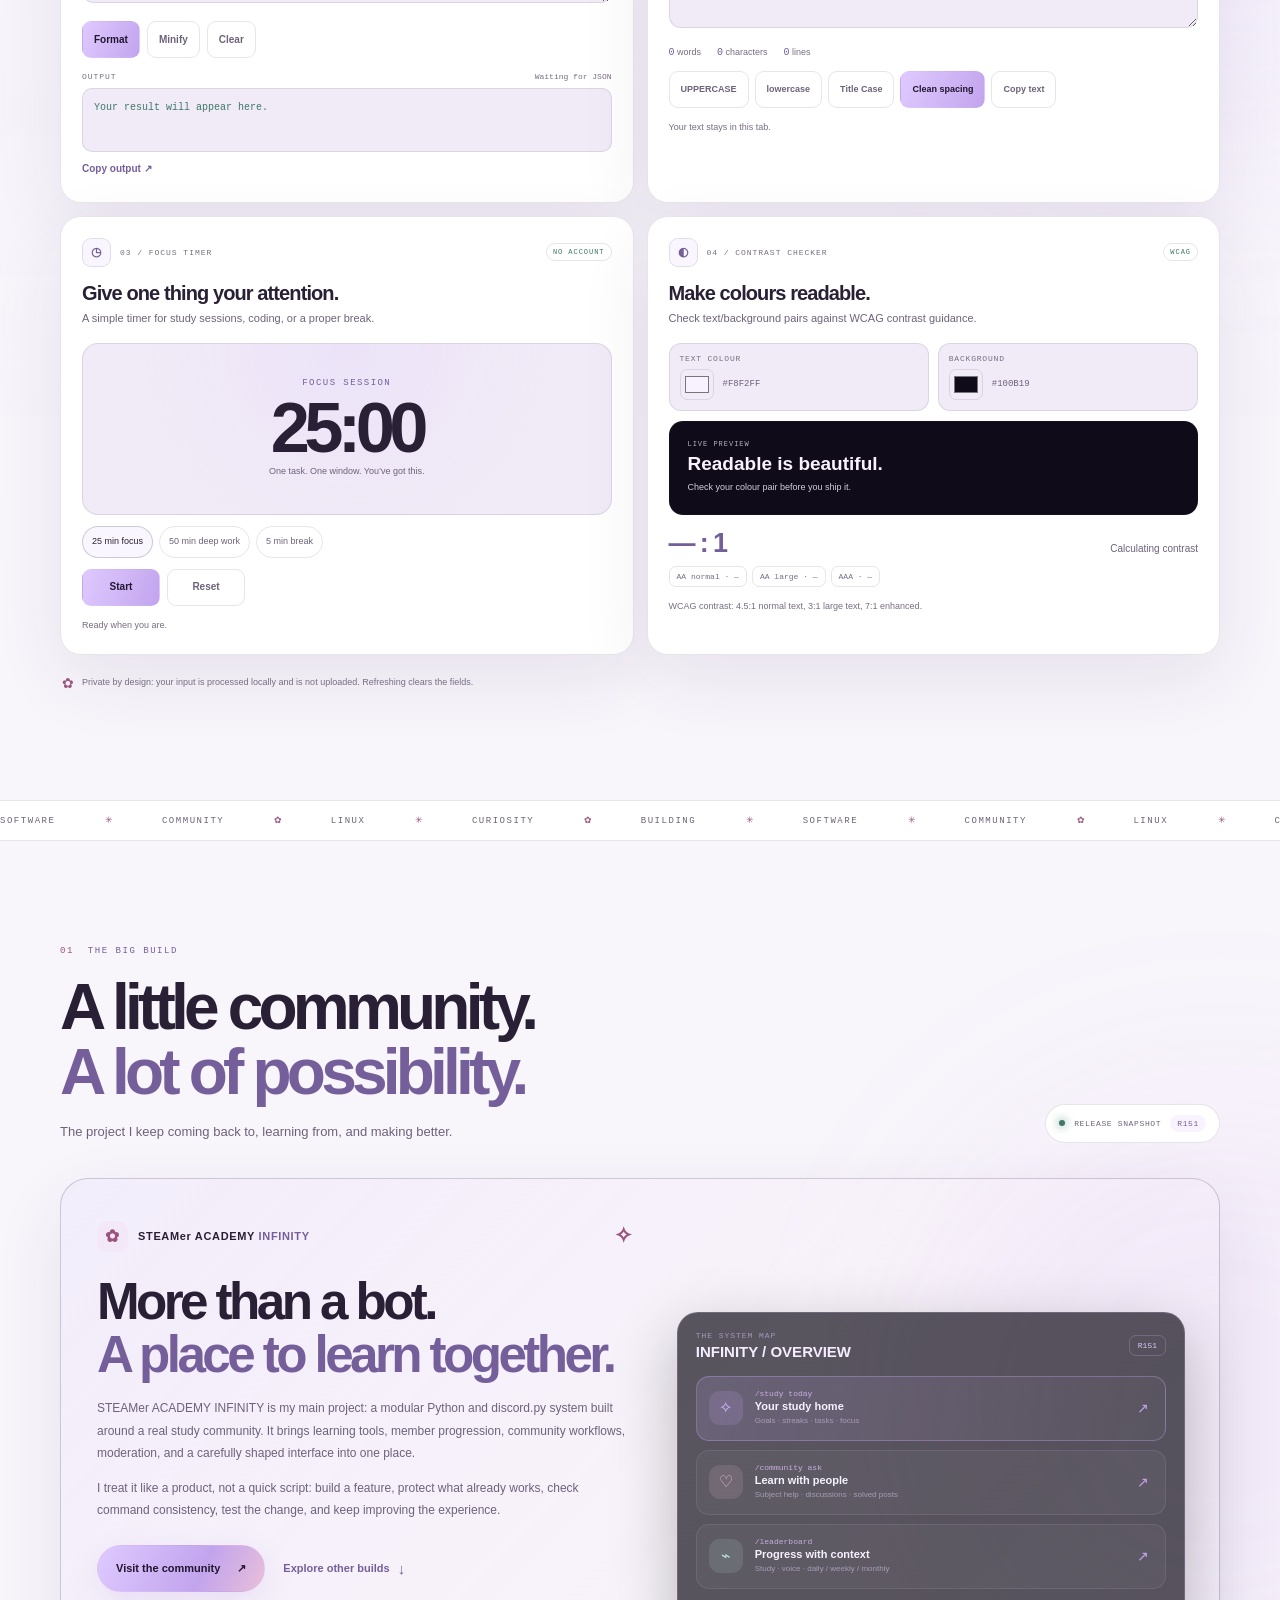
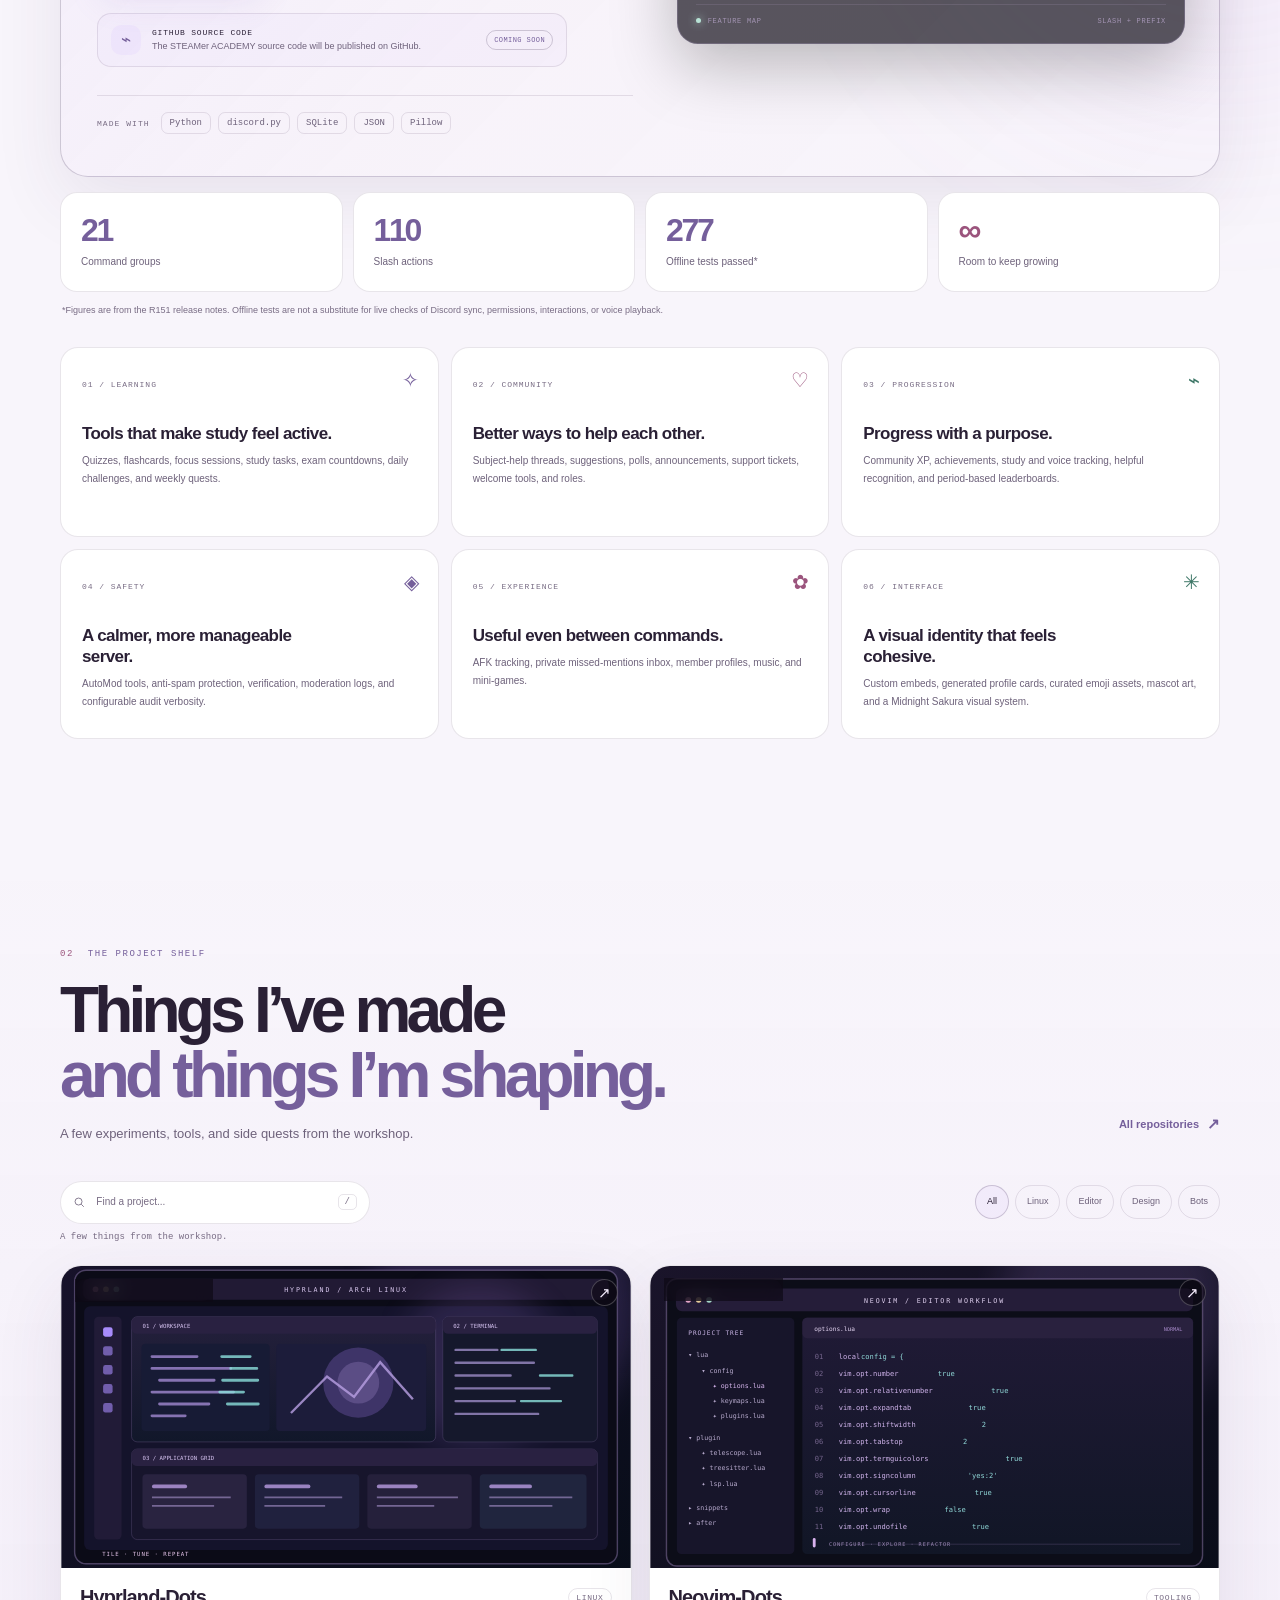
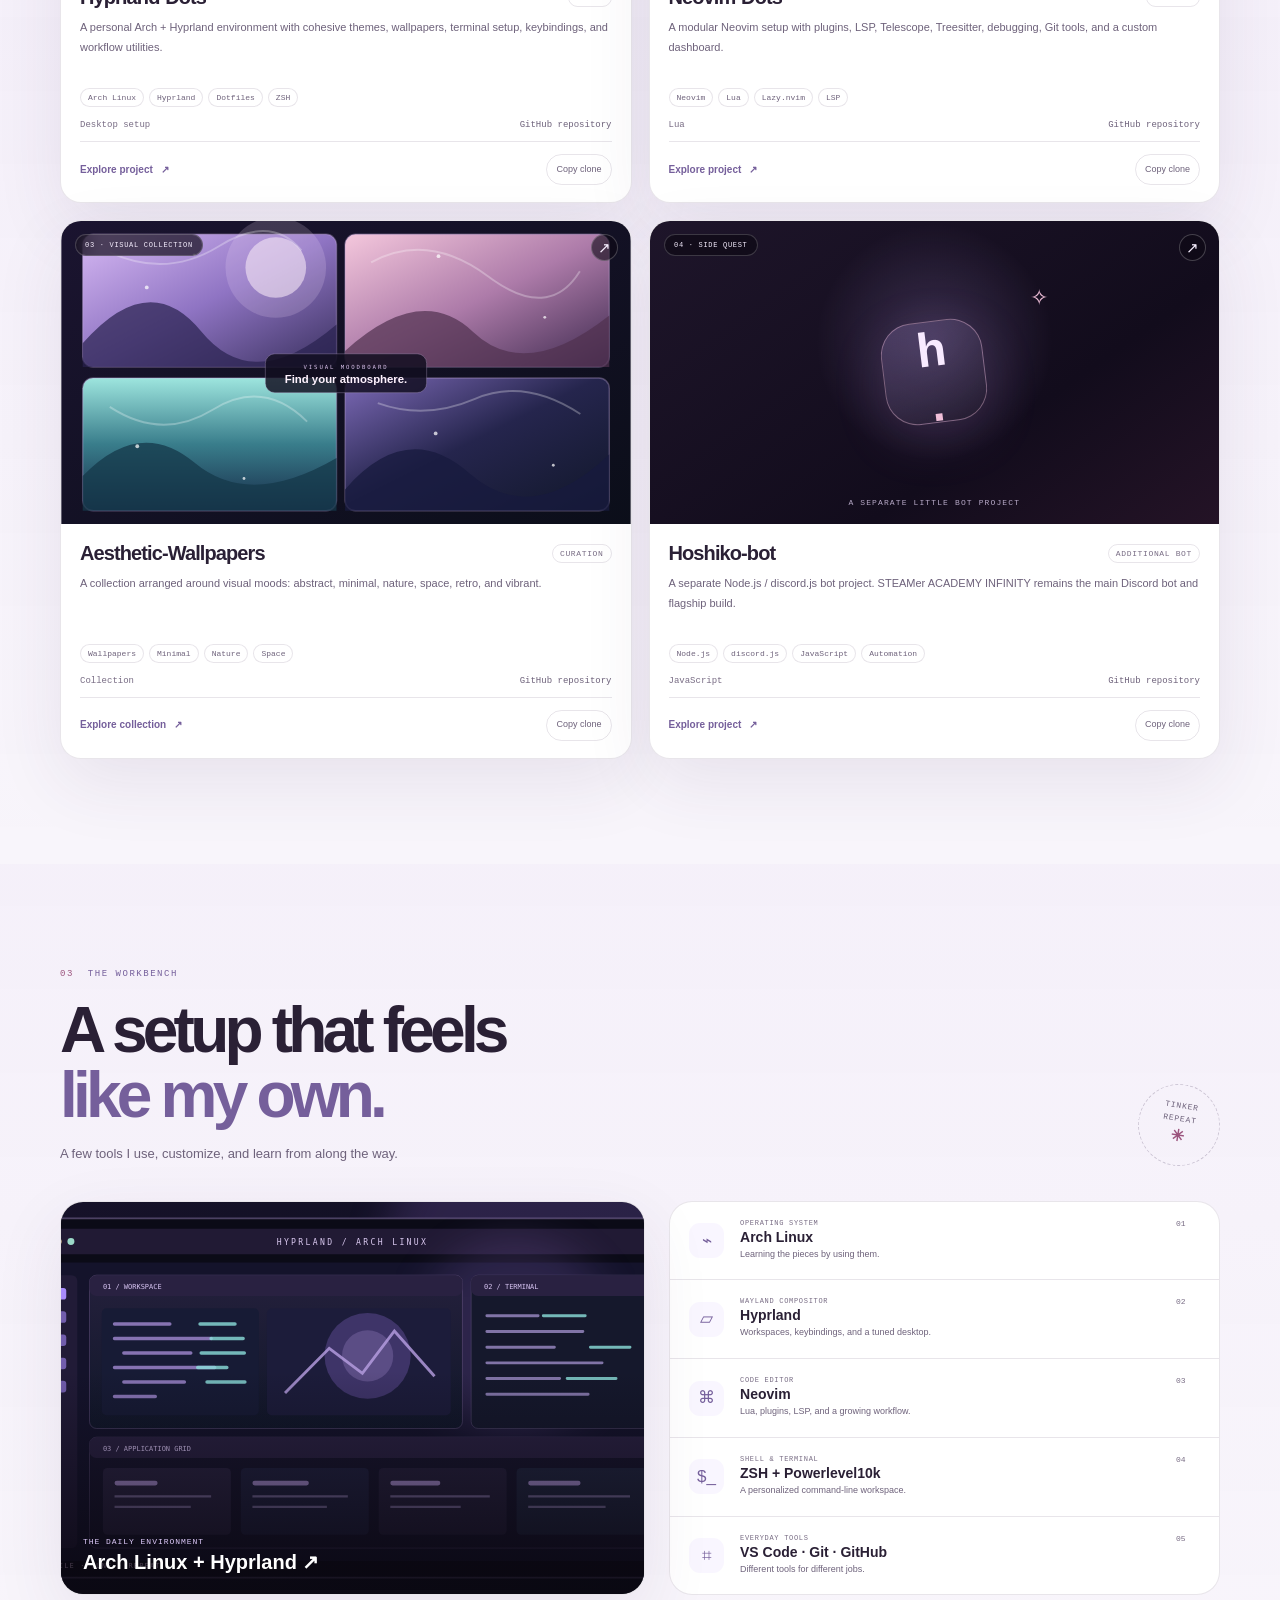
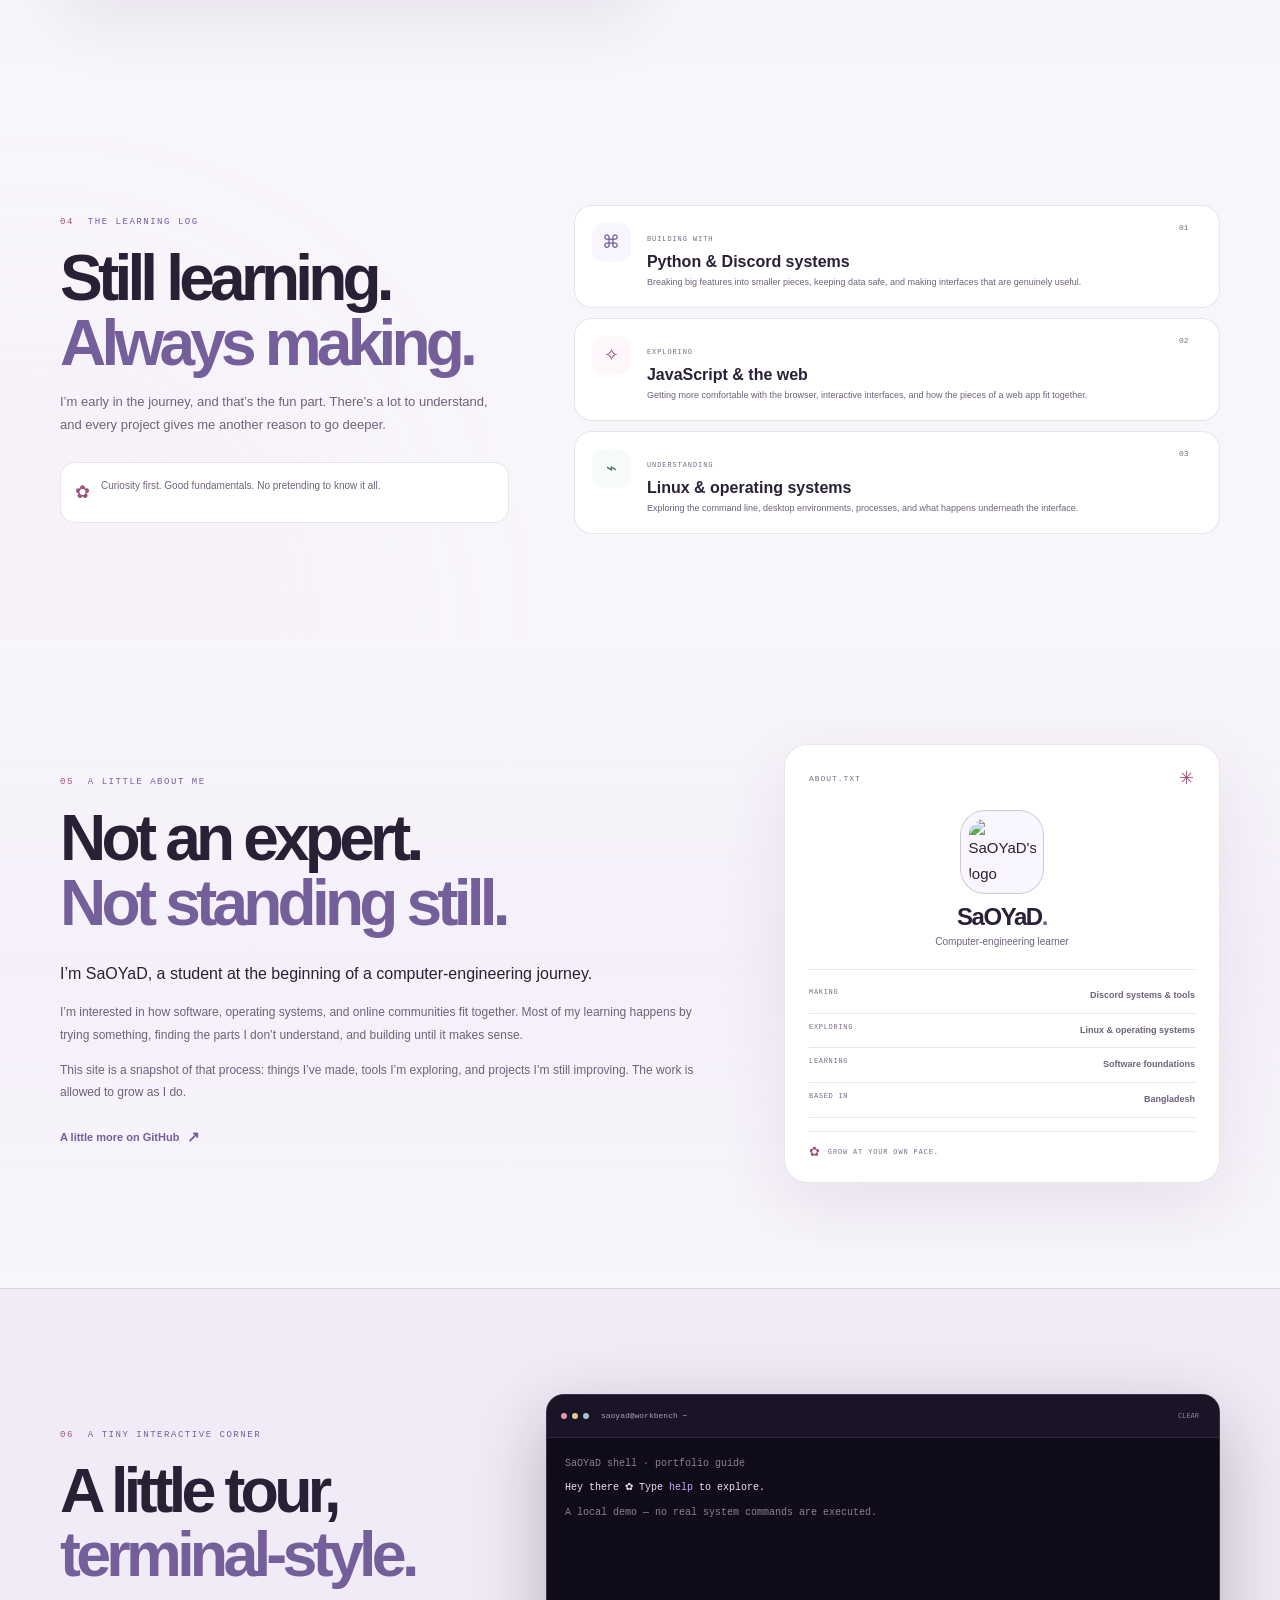
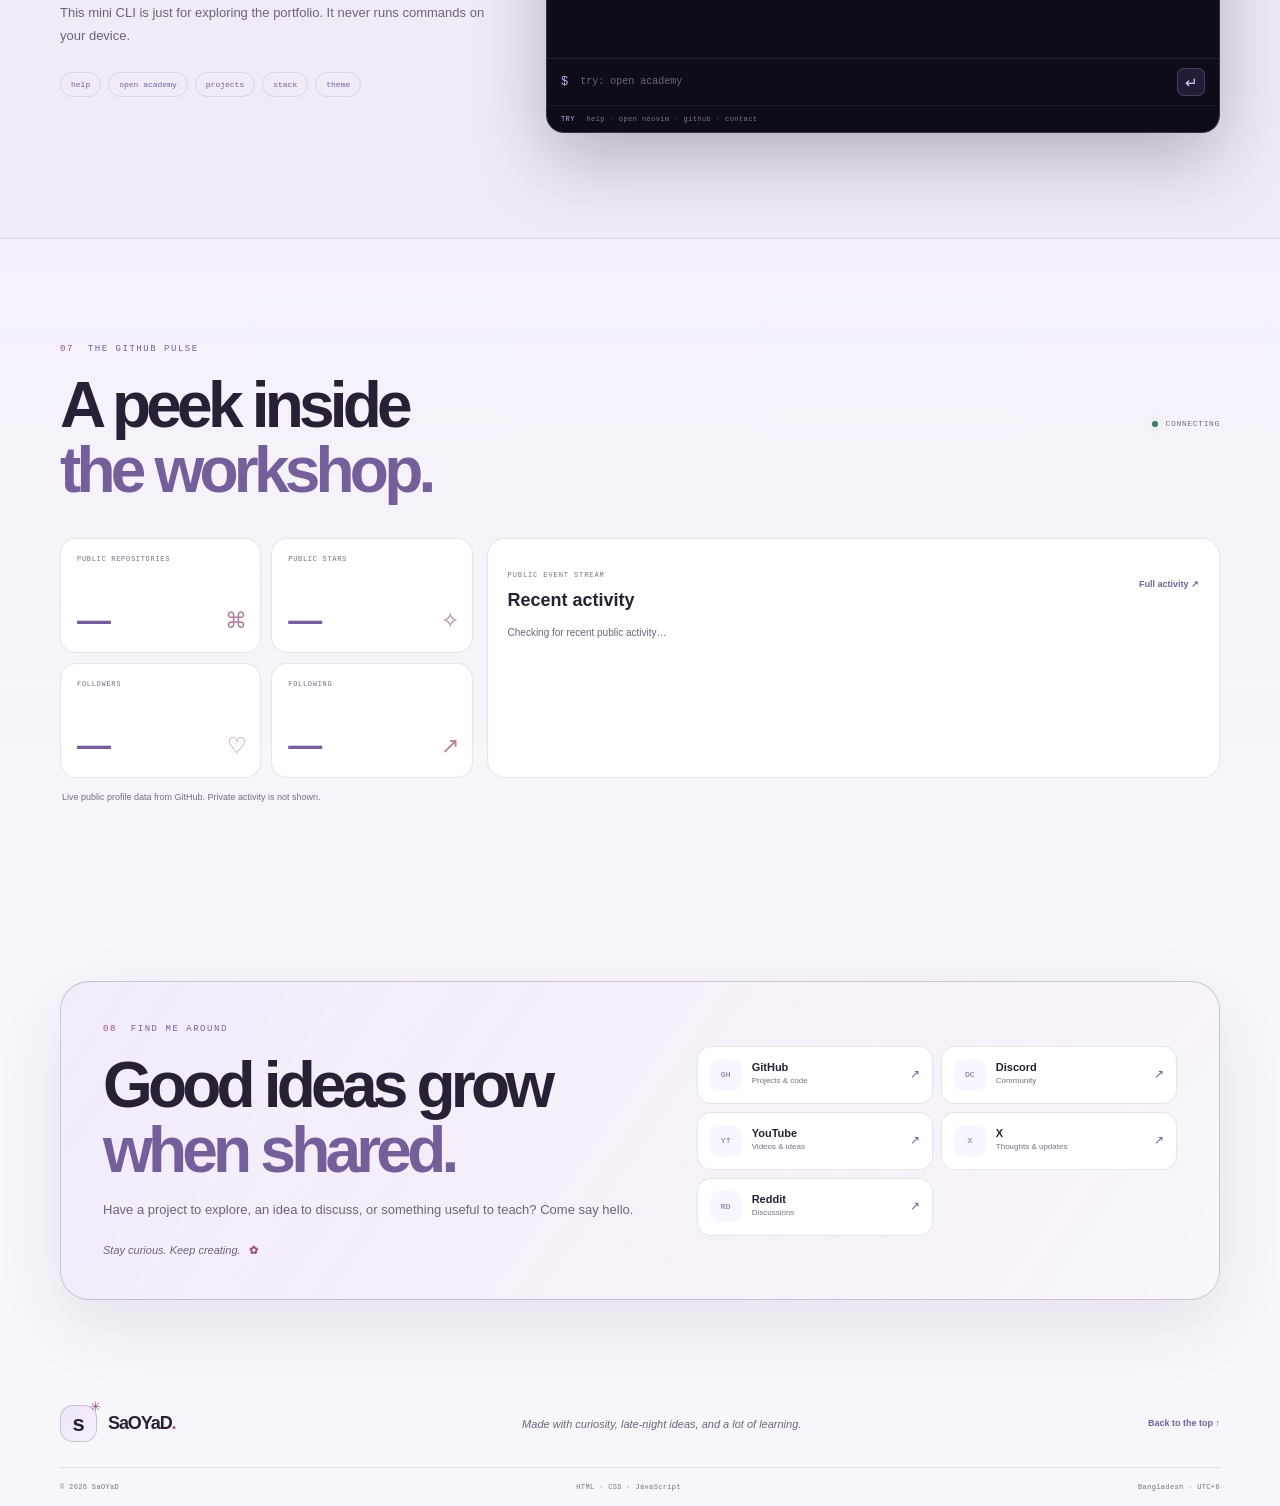
==== commit 378785f7: "Replace fragile remote previews with original local artwork" ====
--- a/index.html
+++ b/index.html
@@ -20,14 +20,14 @@
   <meta name="twitter:title" content="SaOYaD — Curious by Nature, Built with Intention">
   <meta name="twitter:description" content="A little corner for ambitious builds, Linux experiments, and learning in public.">
   <meta name="twitter:image" content="https://saoyad-szn.github.io/logo.avif">
-  <meta http-equiv="Content-Security-Policy" content="default-src 'self'; base-uri 'self'; form-action 'self'; object-src 'none'; script-src 'self'; style-src 'self' 'unsafe-inline' https://fonts.googleapis.com; font-src 'self' https://fonts.gstatic.com; img-src 'self' data: https://raw.githubusercontent.com https://avatars.githubusercontent.com; connect-src 'self' https://api.github.com; manifest-src 'self'; upgrade-insecure-requests;">
+  <meta http-equiv="Content-Security-Policy" content="default-src 'self'; base-uri 'self'; form-action 'self'; object-src 'none'; script-src 'self'; style-src 'self' 'unsafe-inline' https://fonts.googleapis.com; font-src 'self' https://fonts.gstatic.com; img-src 'self' data:; connect-src 'self' https://api.github.com; manifest-src 'self'; upgrade-insecure-requests;">
   <link rel="manifest" href="./manifest.json">
   <link rel="icon" type="image/avif" href="./logo.avif">
   <link rel="apple-touch-icon" href="./logo.avif">
   <link rel="preconnect" href="https://fonts.googleapis.com">
   <link rel="preconnect" href="https://fonts.gstatic.com" crossorigin>
-  <link rel="preconnect" href="https://raw.githubusercontent.com">
   <link href="https://fonts.googleapis.com/css2?family=DM+Mono:wght@400;500&family=DM+Sans:wght@400;500;600;700&family=Space+Grotesk:wght@400;500;600;700&display=swap" rel="stylesheet">
+  <link rel="preload" as="image" href="./assets/saoyad-workspace.svg" fetchpriority="high">
   <link rel="stylesheet" href="./styles.css">
   <script src="./script.js" defer></script>
 </head>
@@ -93,10 +93,10 @@
             <span>MY DIGITAL WORKSPACE</span>
             <span class="frame-code">01 / 04</span>
           </div>
-          <a class="desktop-image" href="https://github.com/SaOYaD-SZN/Hyprland-Dots" target="_blank" rel="noopener noreferrer" aria-label="Open the Hyprland-Dots project">
-            <img src="https://raw.githubusercontent.com/SaOYaD-SZN/Hyprland-Dots/main/review/0.png" alt="Arch Linux and Hyprland desktop customization" fetchpriority="high">
+          <a class="desktop-image" href="#workbench" aria-label="Jump to the Linux workbench details">
+            <img src="./assets/saoyad-workspace.svg" alt="Original illustrated midnight workspace with cherry blossoms, a glowing monitor, city lights, tea and a sleeping cat" width="1200" height="850" fetchpriority="high" decoding="async">
             <span class="desktop-image-shade"></span>
-            <span class="desktop-image-caption"><span>ARCH LINUX · HYPRLAND</span><strong>A workspace shaped by curiosity <b>↗</b></strong></span>
+            <span class="desktop-image-caption"><span>SAOYAD / MIDNIGHT SAKURA</span><strong>A cozy corner for curious minds <b>↓</b></strong></span>
           </a>
           <div class="frame-bottom">
             <span><i class="mini-live"></i> SYSTEMS IN PROGRESS</span>
@@ -324,7 +324,7 @@
         <div class="project-grid" id="project-grid">
           <article class="project-card" data-categories="linux" data-name="Hyprland-Dots" data-search="hyprland arch linux wayland dotfiles desktop setup zsh powerlevel10k wallpapers">
             <a class="project-visual" href="https://github.com/SaOYaD-SZN/Hyprland-Dots" target="_blank" rel="noopener noreferrer" aria-label="View Hyprland-Dots on GitHub">
-              <img src="https://raw.githubusercontent.com/SaOYaD-SZN/Hyprland-Dots/main/review/0.png" alt="Customized Arch Linux Hyprland desktop" loading="lazy" decoding="async">
+              <img src="./assets/cover-hyprland.svg" alt="Original illustrated preview of an Arch Linux and Hyprland tiled desktop" width="1200" height="675" loading="lazy" decoding="async">
               <span class="visual-label">01 · DESKTOP ENVIRONMENT</span><span class="visual-corner">↗</span>
             </a>
             <div class="project-content">
@@ -338,7 +338,7 @@
 
           <article class="project-card" data-categories="editor" data-name="Neovim-Dots" data-search="neovim lua editor configuration plugins lazy telescope lsp treesitter">
             <a class="project-visual project-visual-editor" href="https://github.com/SaOYaD-SZN/Neovim-Dots" target="_blank" rel="noopener noreferrer" aria-label="View Neovim-Dots on GitHub">
-              <img src="https://raw.githubusercontent.com/SaOYaD-SZN/Neovim-Dots/main/images/Dashboard.png" alt="Neovim-Dots editor dashboard" loading="lazy">
+              <img src="./assets/cover-neovim.svg" alt="Original illustrated Neovim editor preview with project tree and syntax-highlighted code" width="1200" height="675" loading="lazy" decoding="async">
               <span class="visual-label">02 · EDITOR WORKFLOW</span><span class="visual-corner">↗</span>
             </a>
             <div class="project-content">
@@ -352,7 +352,7 @@
 
           <article class="project-card" data-categories="design" data-name="Aesthetic-Wallpapers" data-search="wallpapers aesthetic minimal abstract nature space retro vibrant image collection">
             <a class="project-visual project-visual-wallpaper" href="https://github.com/SaOYaD-SZN/Aesthetic-Wallpapers" target="_blank" rel="noopener noreferrer" aria-label="View Aesthetic-Wallpapers on GitHub">
-              <img src="./wallpaper.jpg" alt="Aesthetic wallpaper from the visual collection" loading="lazy">
+              <img src="./assets/cover-wallpapers.svg" alt="Original abstract wallpaper moodboard in lavender, rose, teal and midnight blue" width="1200" height="675" loading="lazy" decoding="async">
               <span class="visual-label">03 · VISUAL COLLECTION</span><span class="visual-corner">↗</span>
             </a>
             <div class="project-content">
@@ -394,7 +394,7 @@
         </div>
         <div class="workbench-layout">
           <a class="workbench-shot" href="https://github.com/SaOYaD-SZN/Hyprland-Dots" target="_blank" rel="noopener noreferrer">
-            <img src="https://raw.githubusercontent.com/SaOYaD-SZN/Hyprland-Dots/main/review/0.png" alt="A look at the customized Linux desktop" loading="lazy">
+            <img src="./assets/cover-hyprland.svg" alt="Illustrated preview of the tiled Arch Linux and Hyprland workflow" width="1200" height="675" loading="lazy" decoding="async">
             <span class="shot-caption"><span>THE DAILY ENVIRONMENT</span><b>Arch Linux + Hyprland ↗</b></span>
           </a>
           <div class="tool-list">
@@ -436,7 +436,7 @@
         </div>
         <aside class="about-card">
           <div class="about-card-top"><span>ABOUT.TXT</span><span>✳</span></div>
-          <div class="about-avatar"><img src="./logo.avif" alt="SaOYaD's logo" width="76" height="76"></div>
+          <div class="about-avatar"><img src="./logo.avif" alt="SaOYaD's logo" width="76" height="76" loading="lazy" decoding="async"></div>
           <h3>SaOYaD<span>.</span></h3>
           <p>Computer-engineering learner</p>
           <div class="about-divider"></div>
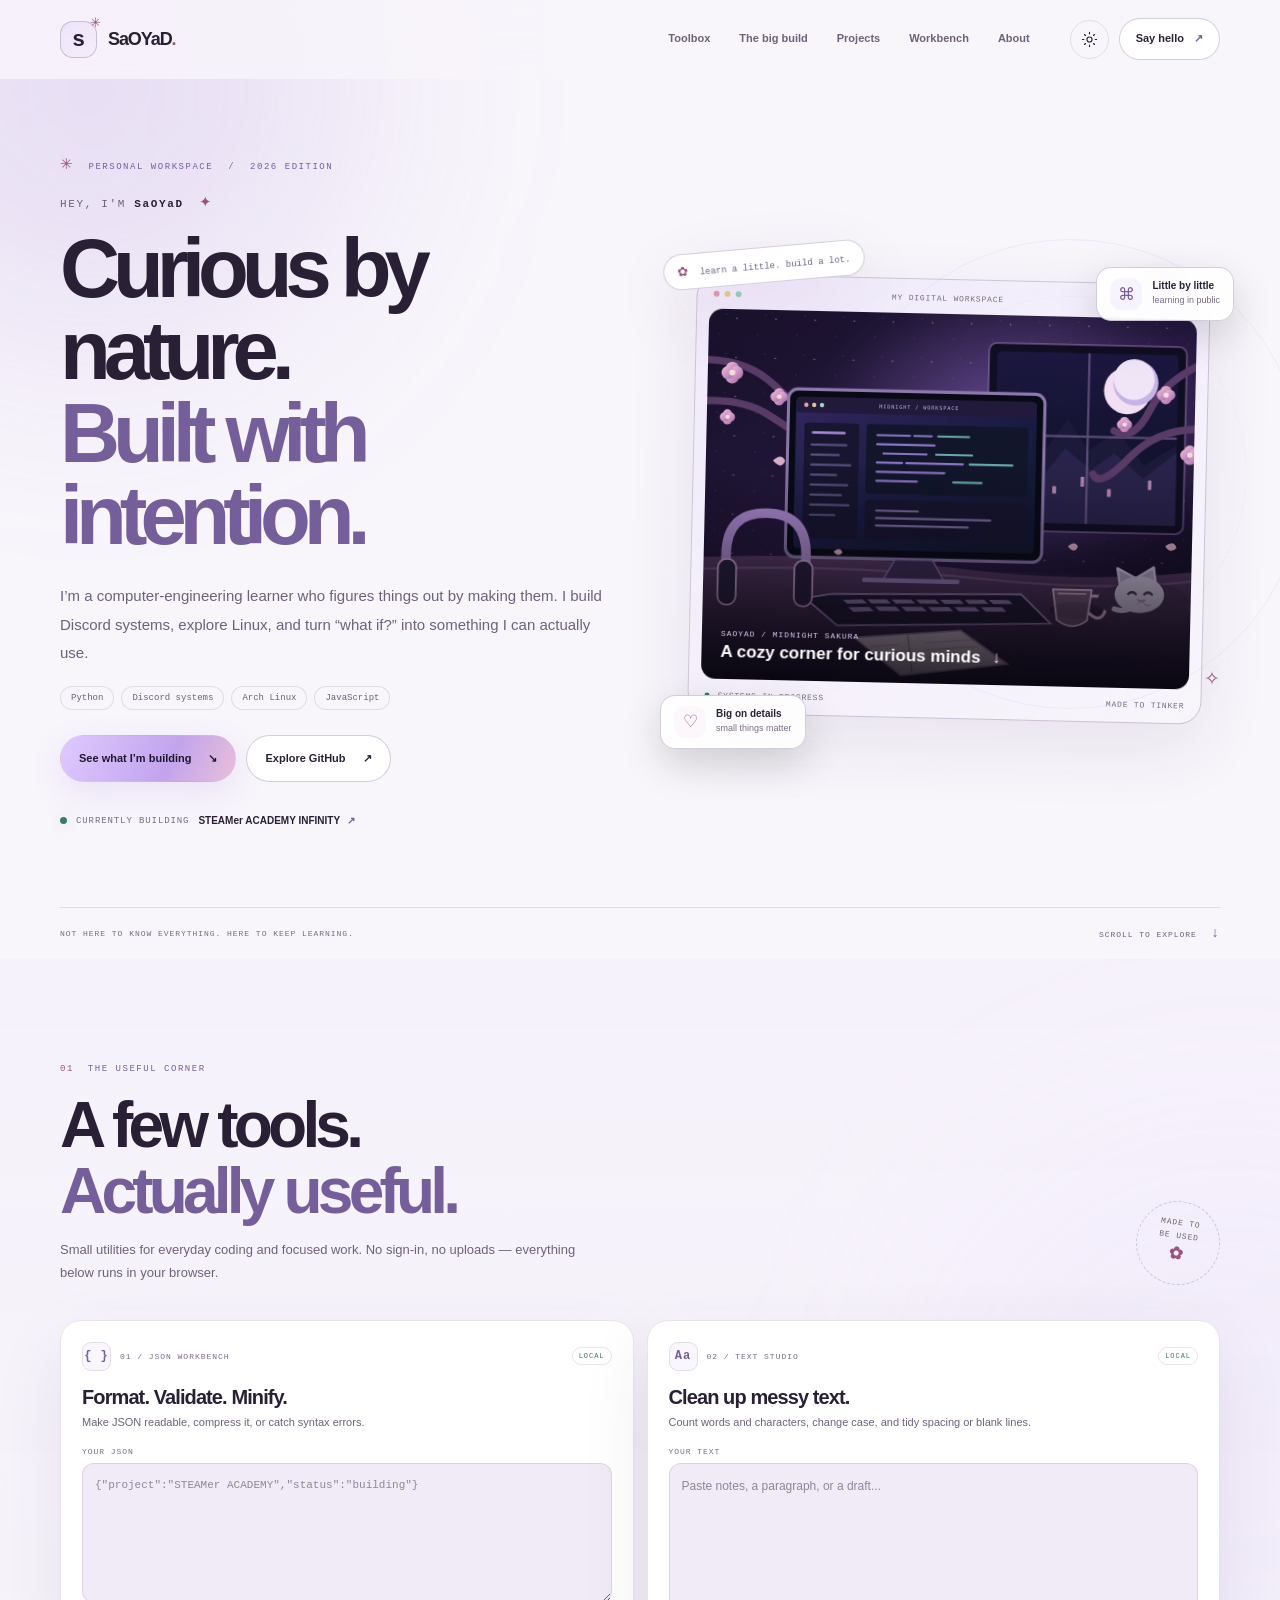
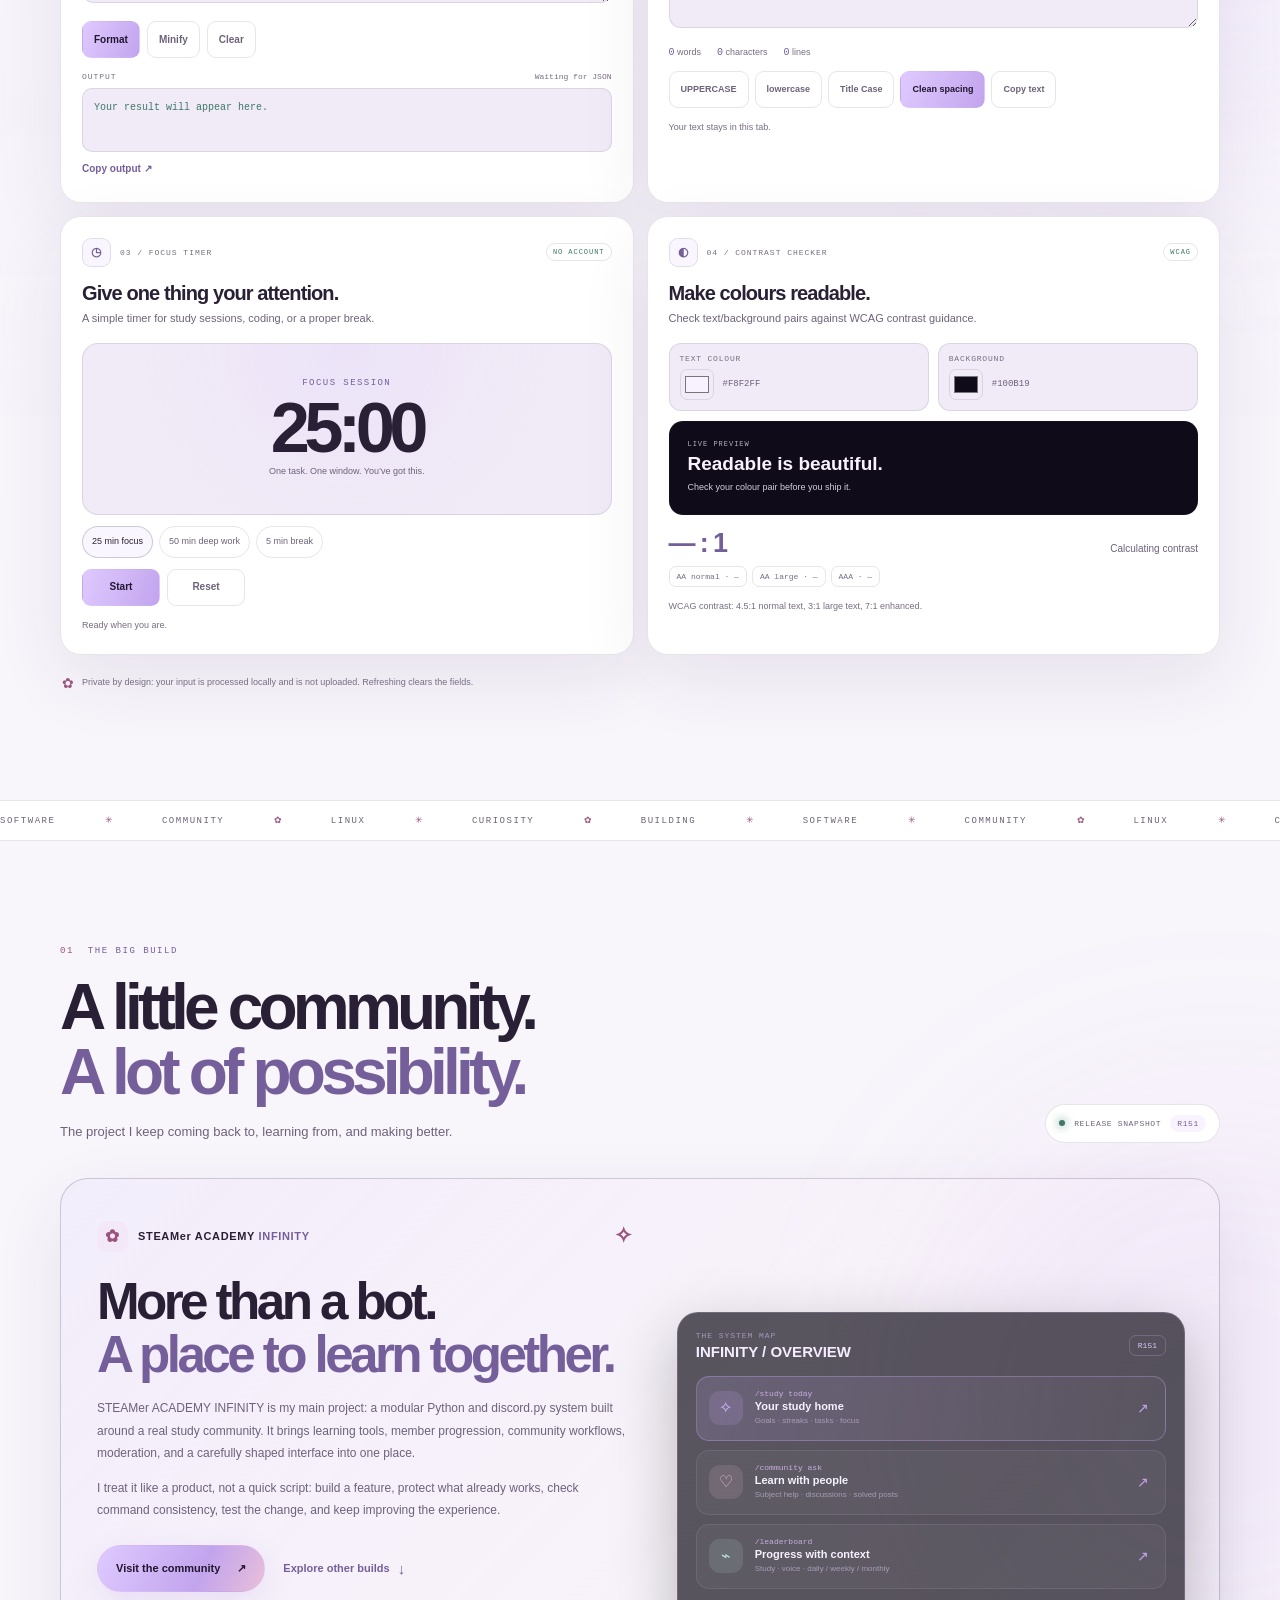
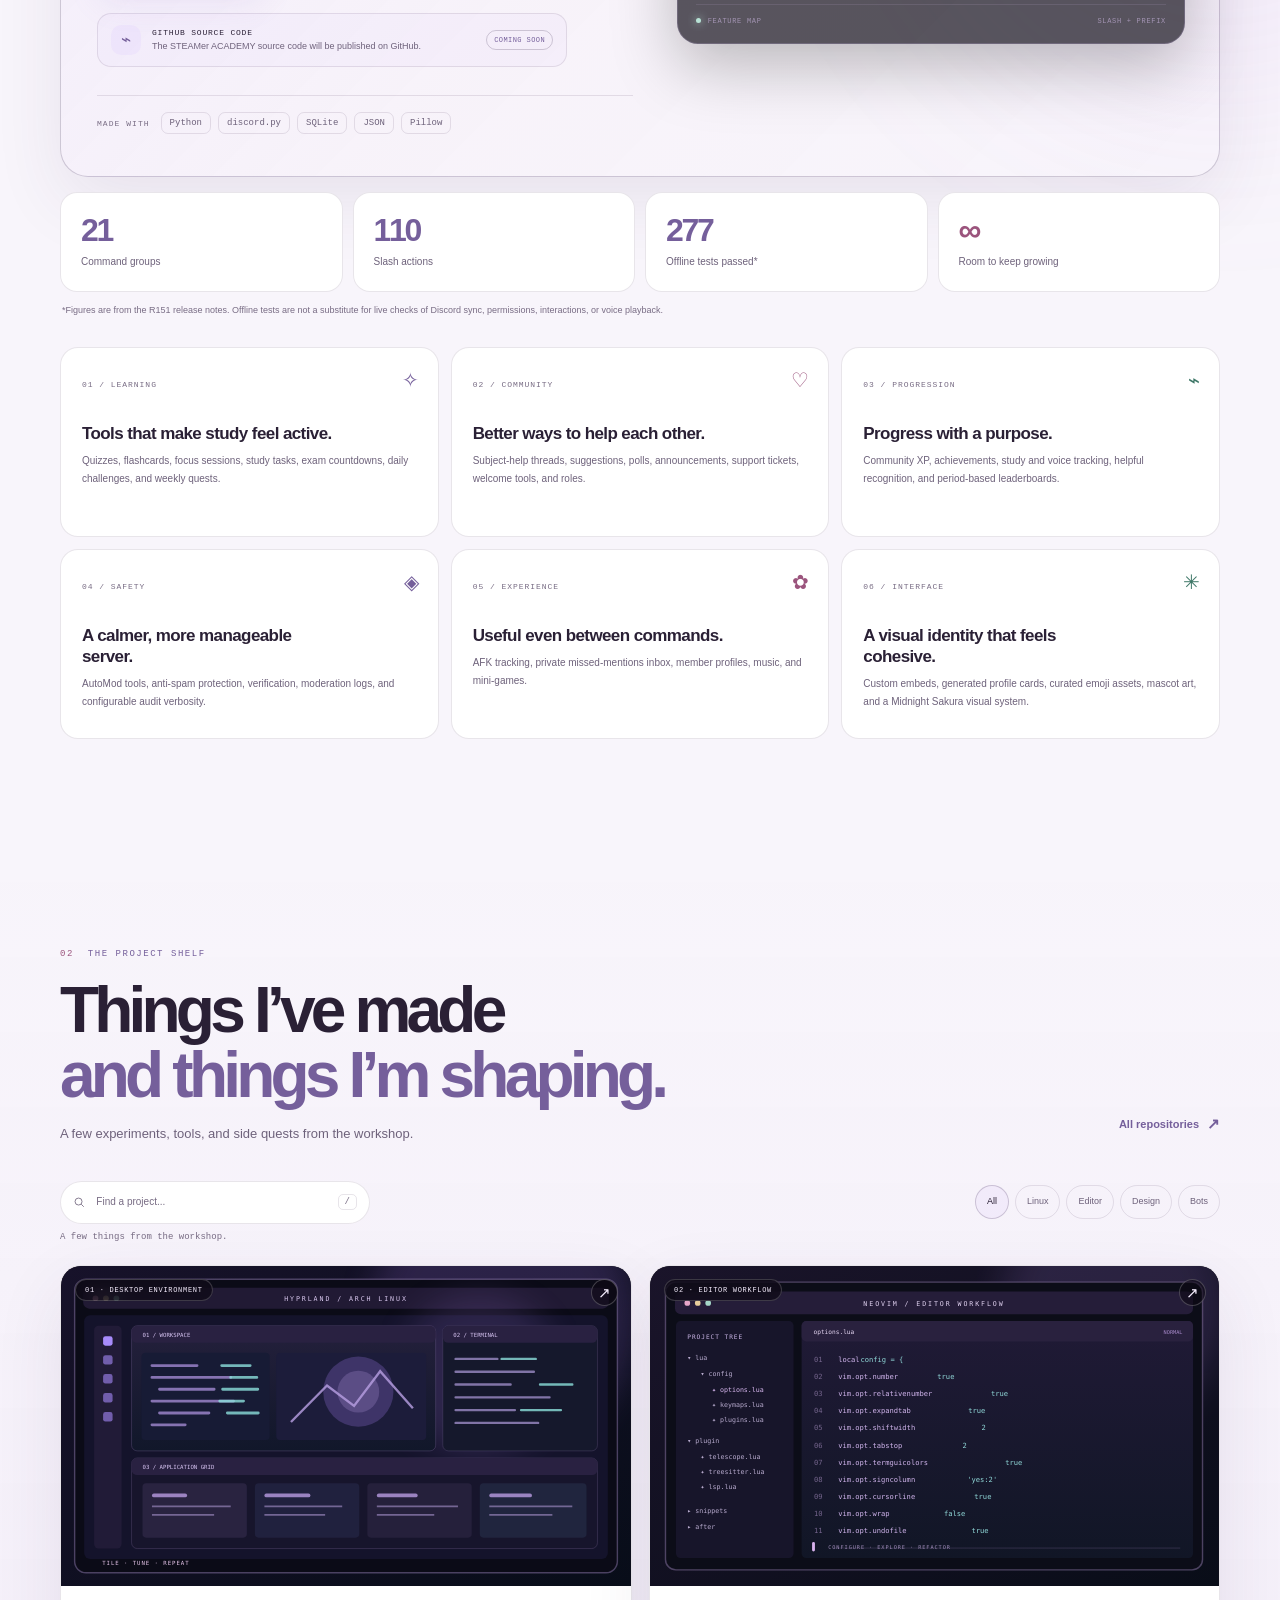
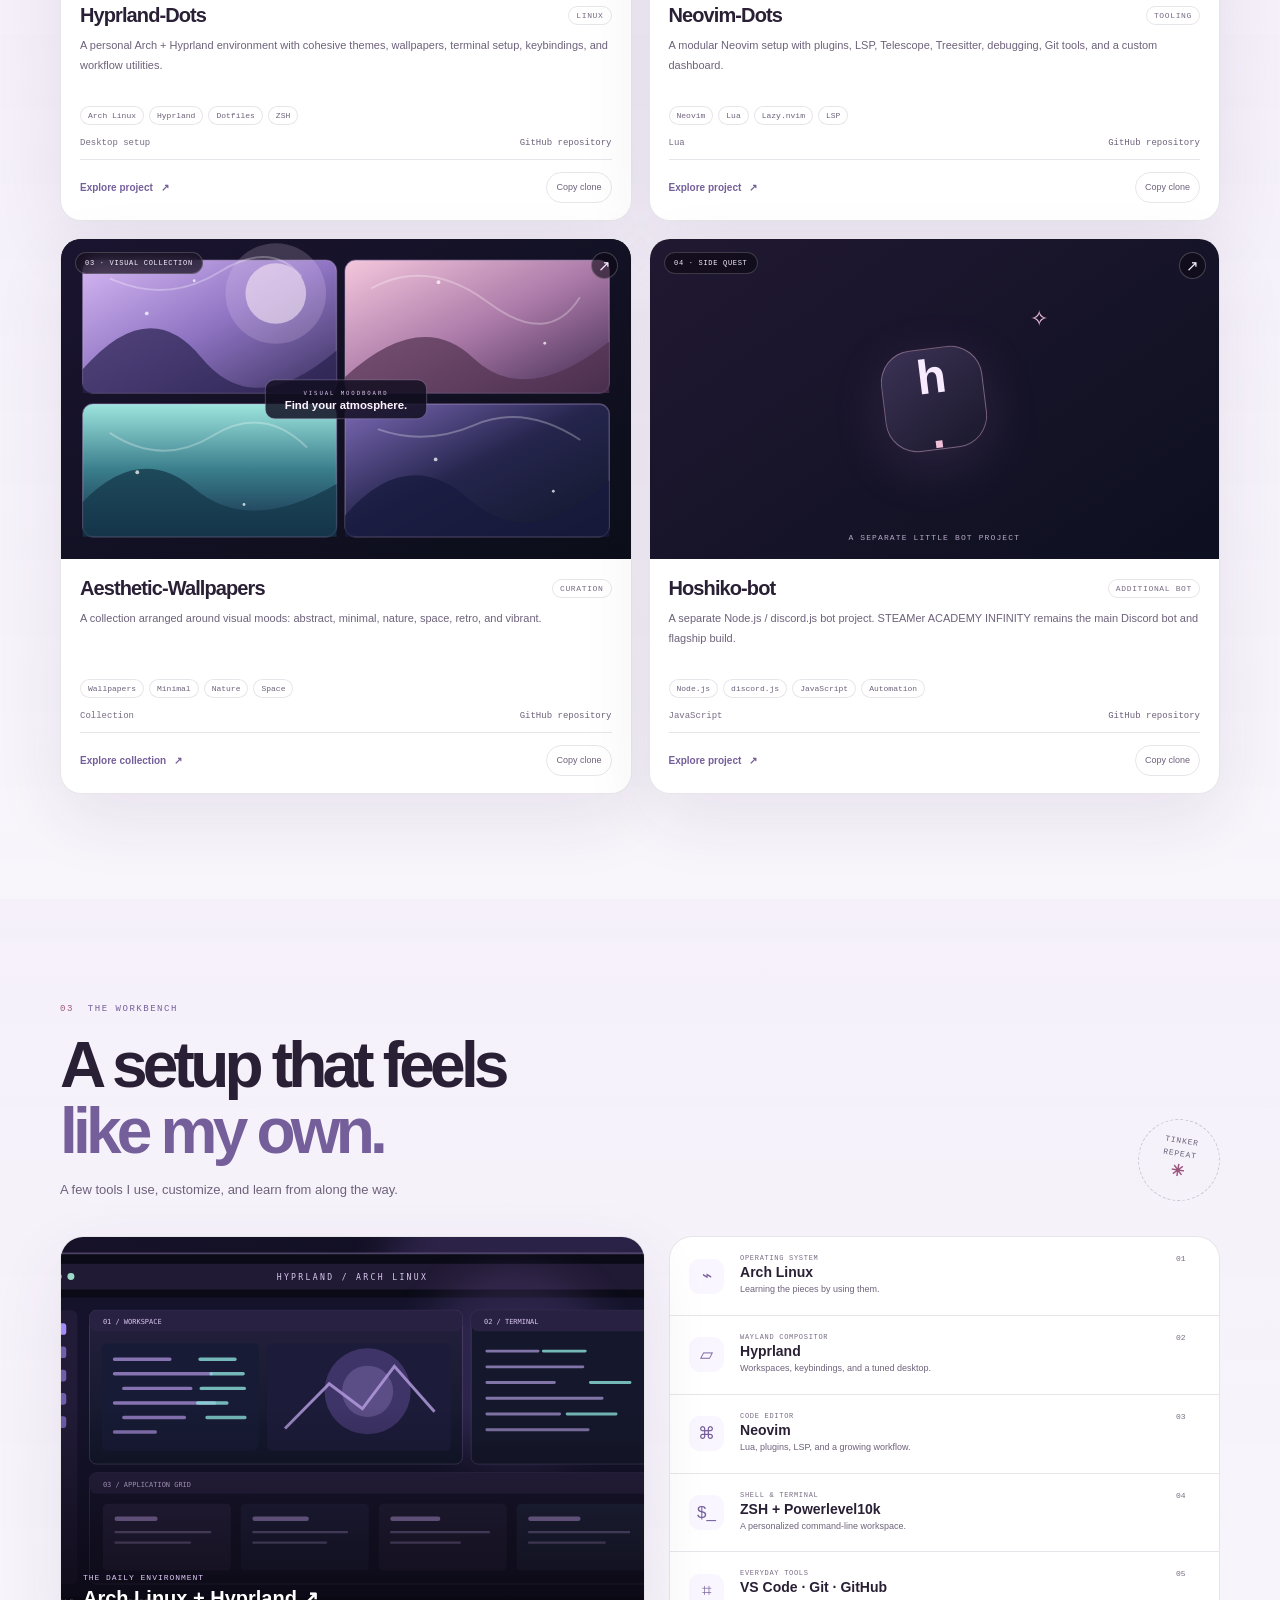
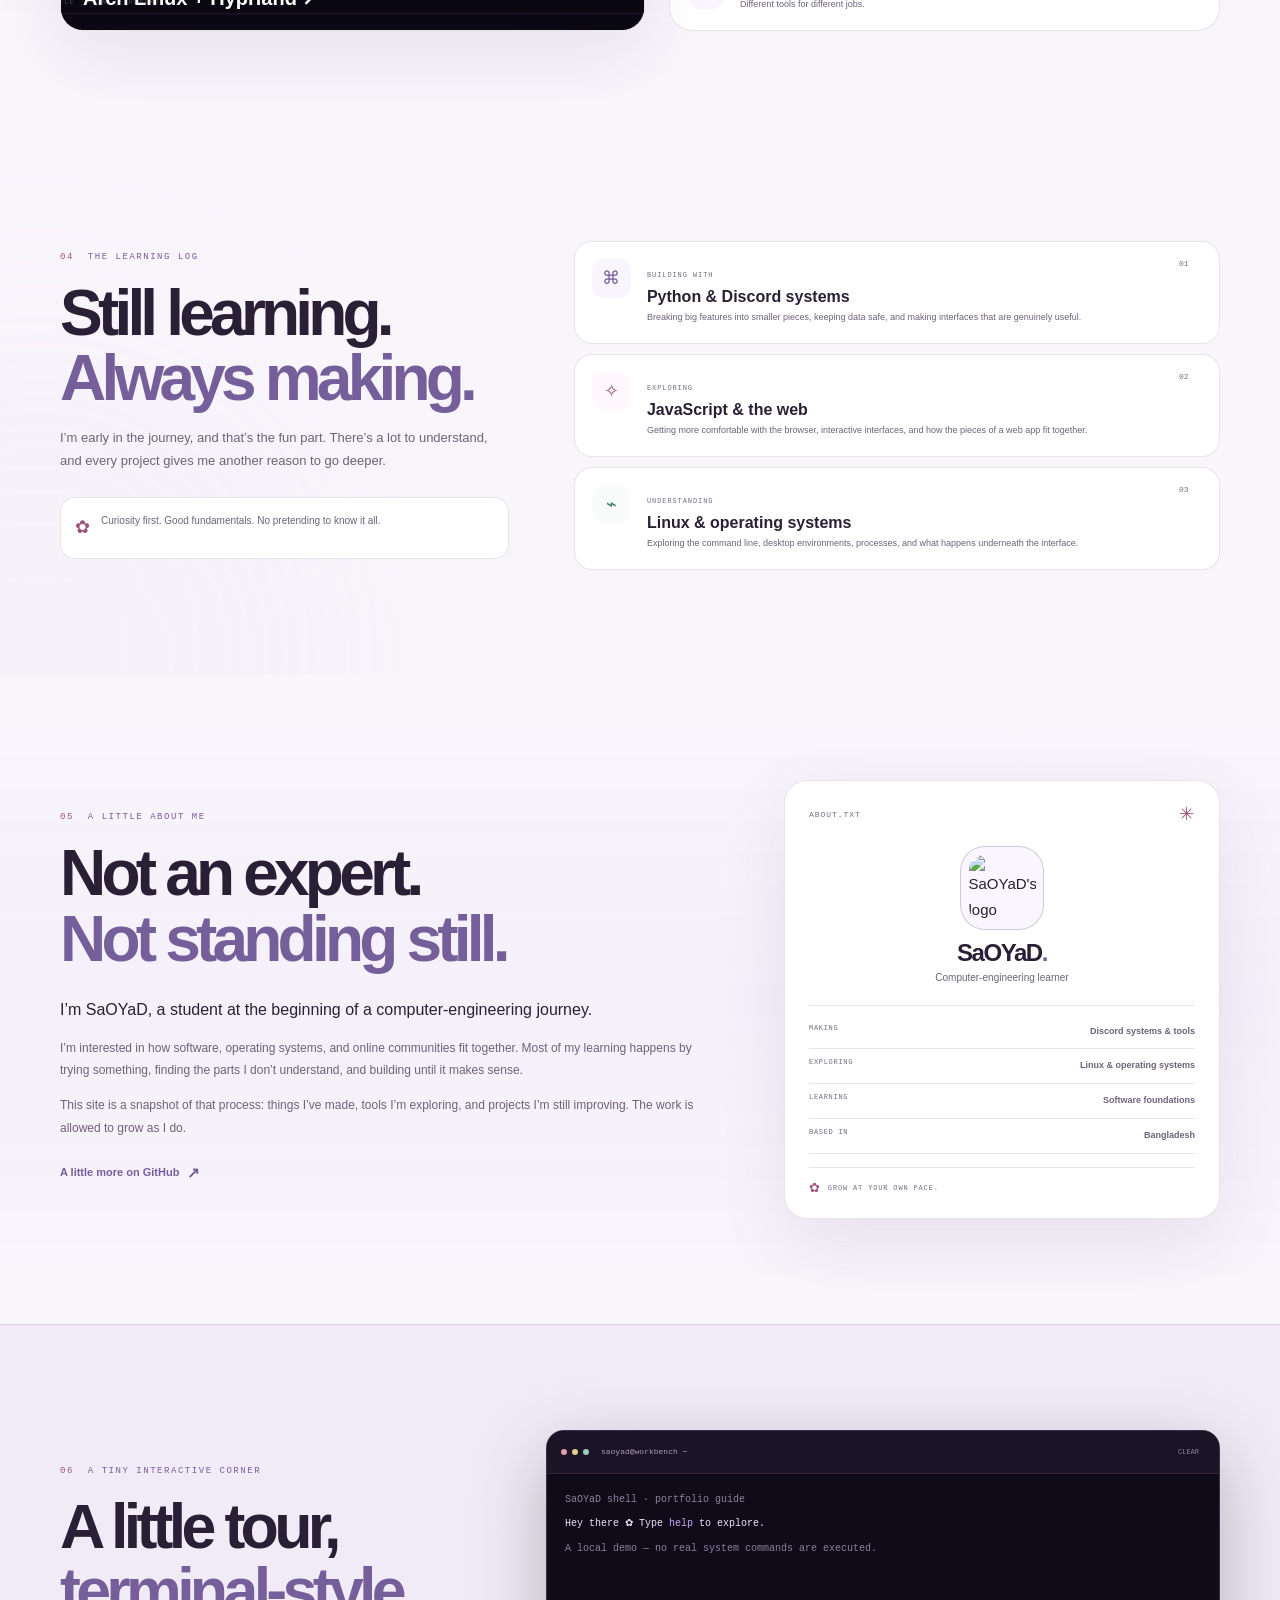
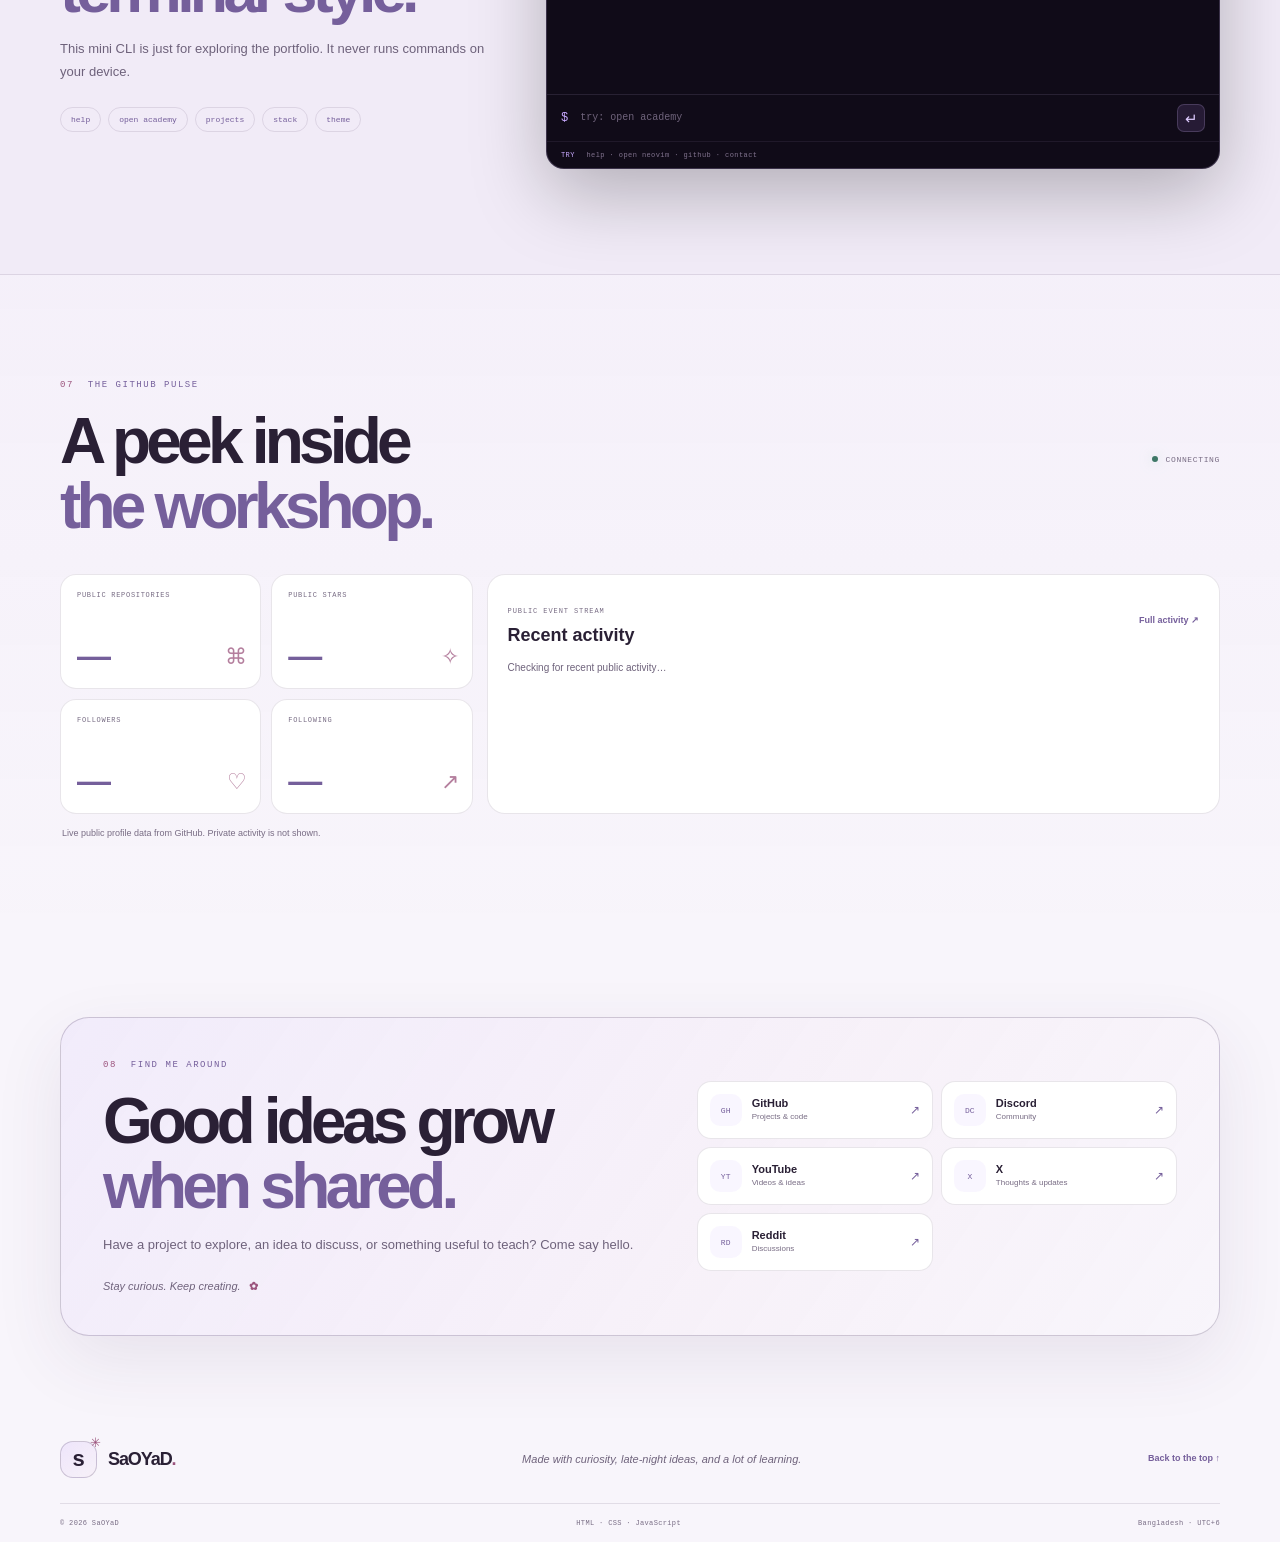
==== commit c36bd7d5: "Improve personal brand SEO metadata and Person structured data" ====
--- a/index.html
+++ b/index.html
@@ -5,21 +5,47 @@
   <meta name="viewport" content="width=device-width, initial-scale=1">
   <meta name="color-scheme" content="dark light">
   <meta name="theme-color" content="#100b19">
-  <title>SaOYaD — Curious by Nature, Built with Intention</title>
-  <meta name="description" content="The personal workspace of SaOYaD: a computer-engineering learner building Discord systems, exploring Linux, and learning through real projects.">
+  <title>SaOYaD | Developer Portfolio — Python, Linux & Discord Projects</title>
+  <meta name="description" content="Official website of SaOYaD (SaOYaD-SZN): student developer from Bangladesh exploring Python, JavaScript, Linux, web development, and building STEAMer ACADEMY Infinity, a Discord community bot.">
   <meta name="author" content="SaOYaD">
   <meta name="robots" content="index, follow, max-image-preview:large">
   <link rel="canonical" href="https://saoyad-szn.github.io/">
   <meta property="og:type" content="website">
   <meta property="og:url" content="https://saoyad-szn.github.io/">
-  <meta property="og:title" content="SaOYaD — Curious by Nature, Built with Intention">
-  <meta property="og:description" content="A little corner for ambitious builds, Linux experiments, and learning in public.">
+  <meta property="og:title" content="SaOYaD | Developer Portfolio — Python, Linux & Discord Projects">
+  <meta property="og:description" content="Official website of SaOYaD (SaOYaD-SZN), a student developer exploring Python, JavaScript, Linux, web development, and Discord systems.">
   <meta property="og:image" content="https://saoyad-szn.github.io/logo.avif">
   <meta property="og:site_name" content="SaOYaD">
   <meta name="twitter:card" content="summary">
-  <meta name="twitter:title" content="SaOYaD — Curious by Nature, Built with Intention">
-  <meta name="twitter:description" content="A little corner for ambitious builds, Linux experiments, and learning in public.">
+  <meta name="twitter:title" content="SaOYaD | Developer Portfolio — Python, Linux & Discord Projects">
+  <meta name="twitter:description" content="Official website of SaOYaD (SaOYaD-SZN), a student developer exploring Python, JavaScript, Linux, web development, and Discord systems.">
   <meta name="twitter:image" content="https://saoyad-szn.github.io/logo.avif">
+  <script type="application/ld+json">
+  {
+    "@context": "https://schema.org",
+    "@type": "Person",
+    "name": "SaOYaD",
+    "alternateName": ["SaOYaD-SZN", "SaOYaD123"],
+    "url": "https://saoyad-szn.github.io/",
+    "image": "https://saoyad-szn.github.io/logo.avif",
+    "description": "Student developer from Bangladesh exploring Python, JavaScript, Linux, web development, and Discord systems.",
+    "sameAs": [
+      "https://github.com/SaOYaD-SZN",
+      "https://x.com/SaOYaD123",
+      "https://www.youtube.com/@Silver_Lining_Skies",
+      "https://www.reddit.com/user/SaOYaD/"
+    ],
+    "knowsAbout": [
+      "Python programming",
+      "JavaScript",
+      "Linux",
+      "Arch Linux",
+      "Web development",
+      "Discord bot development",
+      "Software development"
+    ]
+  }
+  </script>
   <meta http-equiv="Content-Security-Policy" content="default-src 'self'; base-uri 'self'; form-action 'self'; object-src 'none'; script-src 'self'; style-src 'self' 'unsafe-inline' https://fonts.googleapis.com; font-src 'self' https://fonts.gstatic.com; img-src 'self' data:; connect-src 'self' https://api.github.com; manifest-src 'self'; upgrade-insecure-requests;">
   <link rel="manifest" href="./manifest.json">
   <link rel="icon" type="image/avif" href="./logo.avif">
--- a/styles.css
+++ b/styles.css
@@ -666,3 +666,42 @@
   .ticker-track { animation: none; }
   .utility-card, .project-card, .learning-card { transition: none; }
 }
+
+
+/* Original local artwork — consistent crops, no third-party image dependencies */
+.desktop-image {
+  aspect-ratio: 1.32 / 1;
+  background:
+    radial-gradient(circle at 55% 25%, rgba(201,170,255,.22), transparent 46%),
+    linear-gradient(145deg, #211832, #0d1020);
+}
+.desktop-image img {
+  object-position: center 52%;
+  background: #141020;
+}
+.project-visual {
+  aspect-ratio: 16 / 9;
+  background: linear-gradient(145deg, #211832, #0d1020);
+}
+.project-visual > img {
+  object-position: center;
+  background: #141020;
+}
+.project-visual-wallpaper img { object-position: center; }
+.workbench-shot img { object-position: center; }
+.desktop-image,
+.project-visual,
+.workbench-shot {
+  isolation: isolate;
+}
+.desktop-image.has-image-fallback,
+.project-visual.has-image-fallback,
+.workbench-shot.has-image-fallback {
+  border-color: var(--line-strong);
+}
+@media (max-width:760px) {
+  .desktop-image { aspect-ratio: 1.28 / 1; }
+}
+@media (max-width:540px) {
+  .desktop-image { aspect-ratio: 1.2 / 1; }
+}
